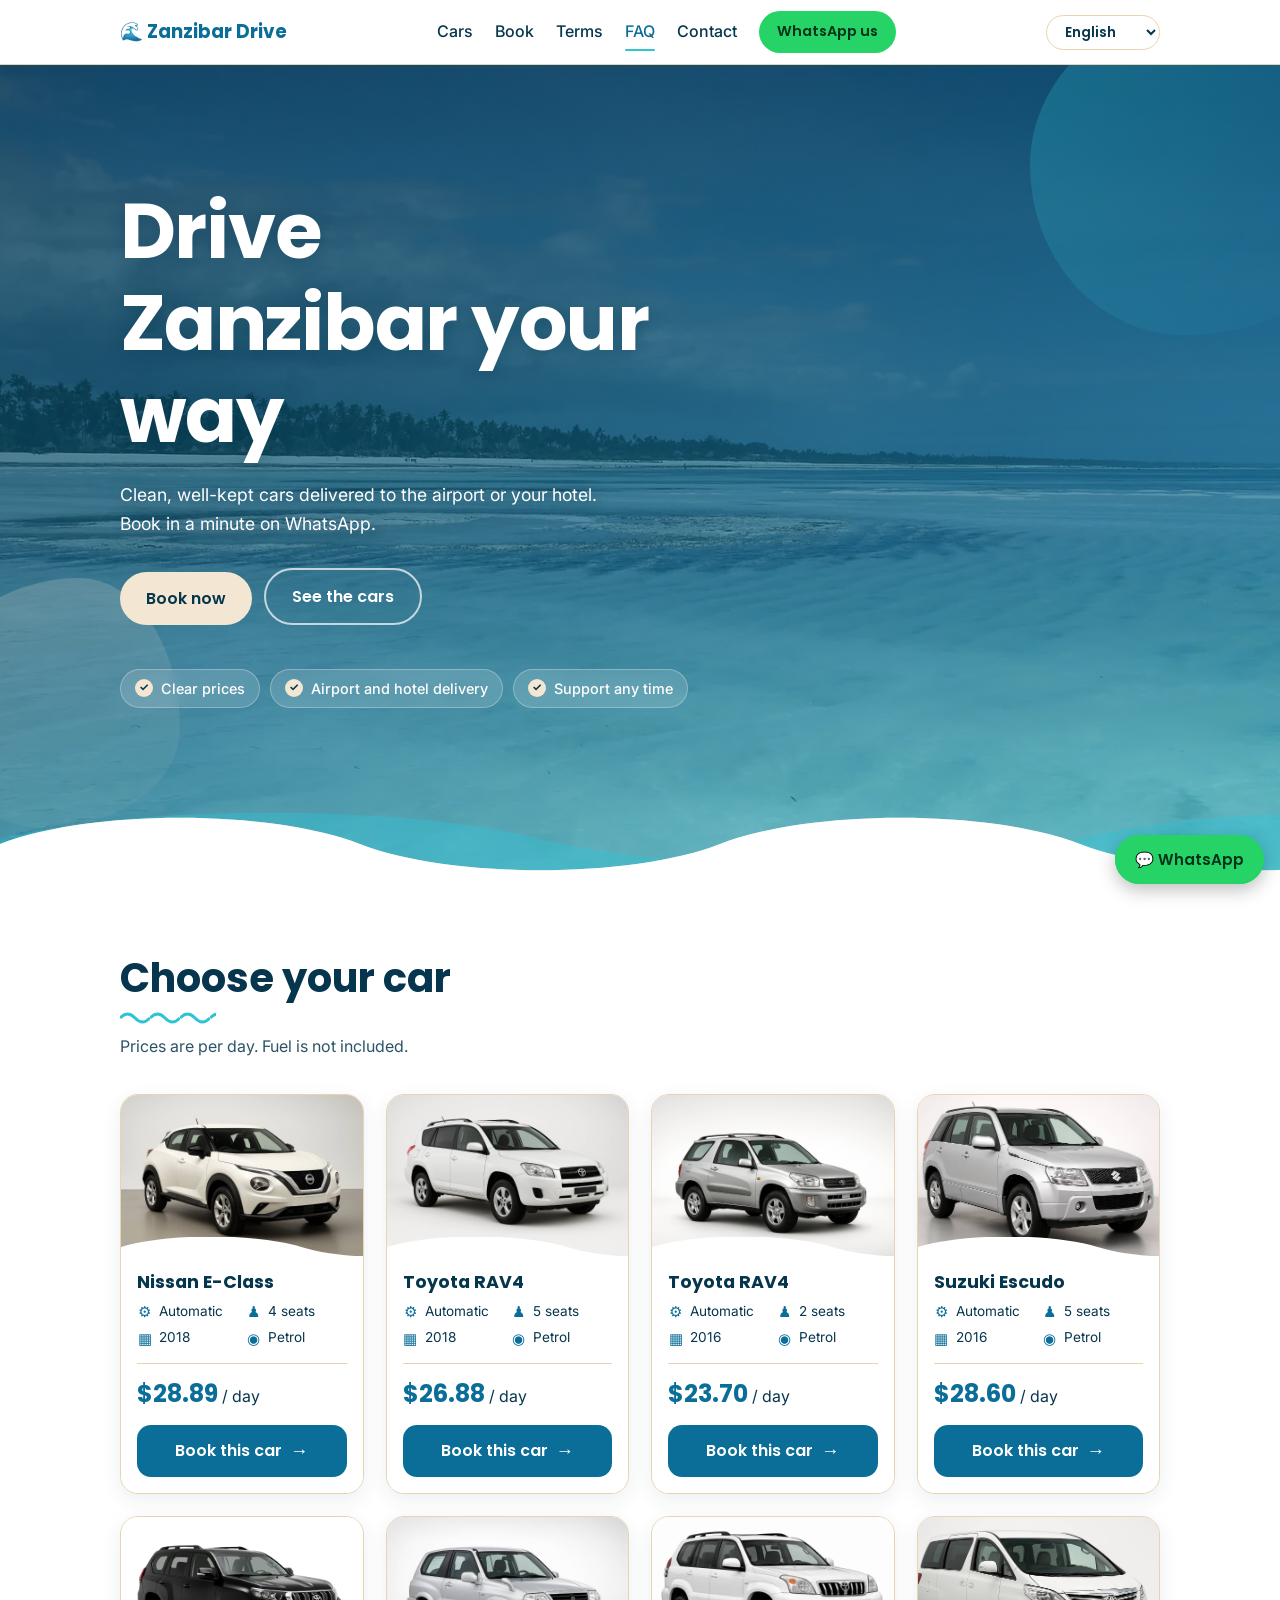
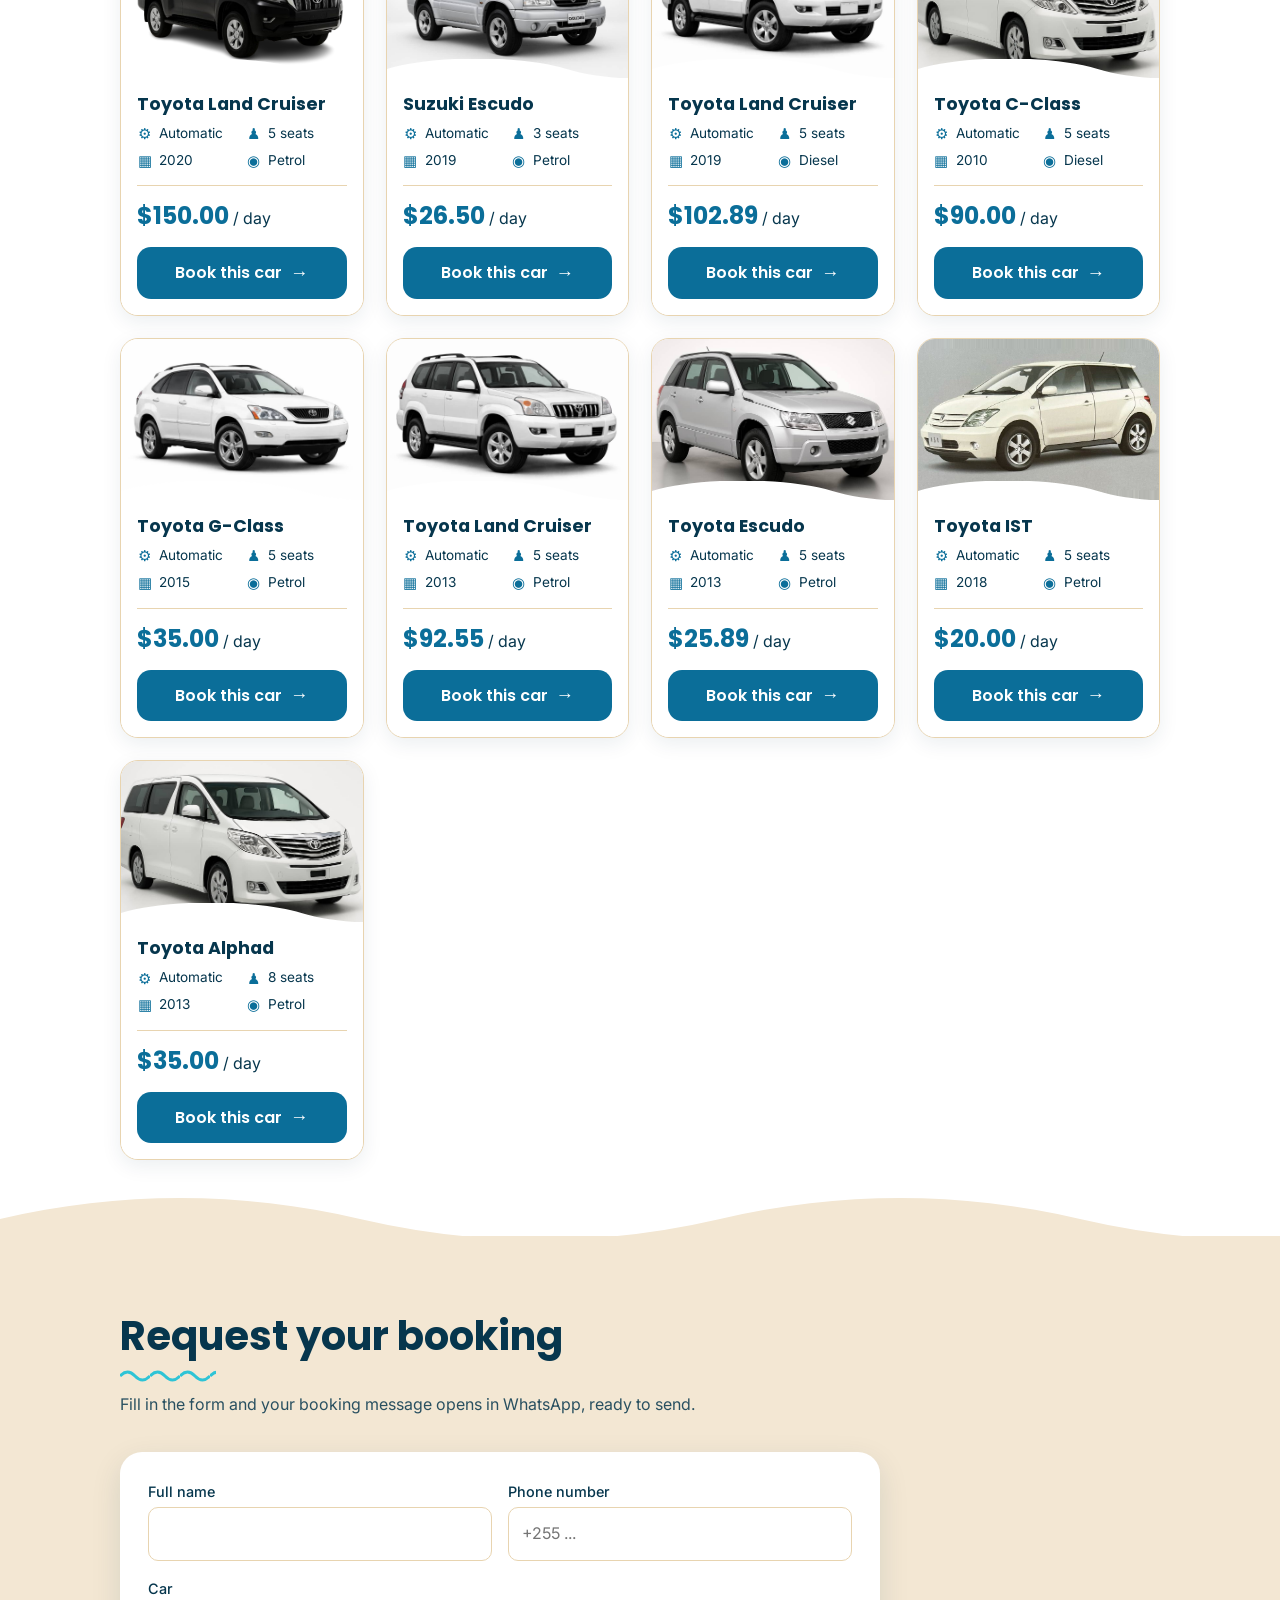
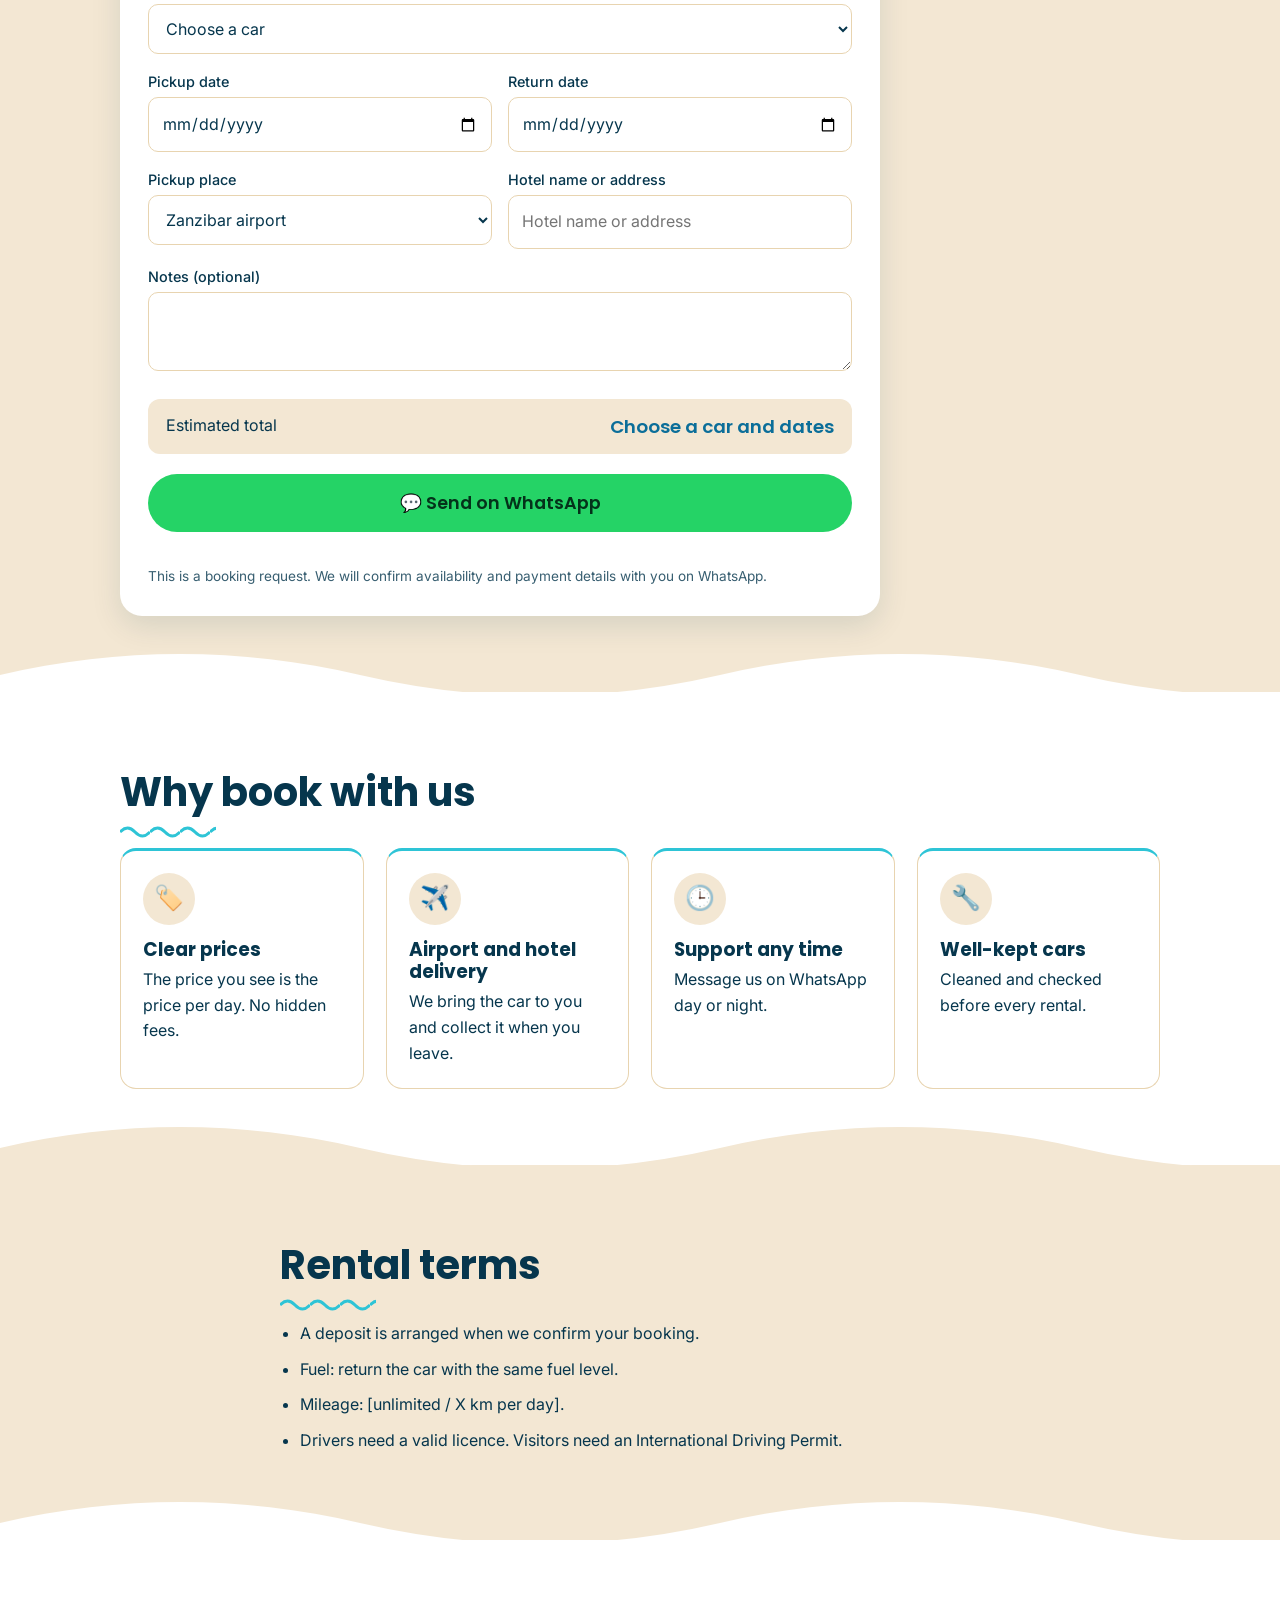
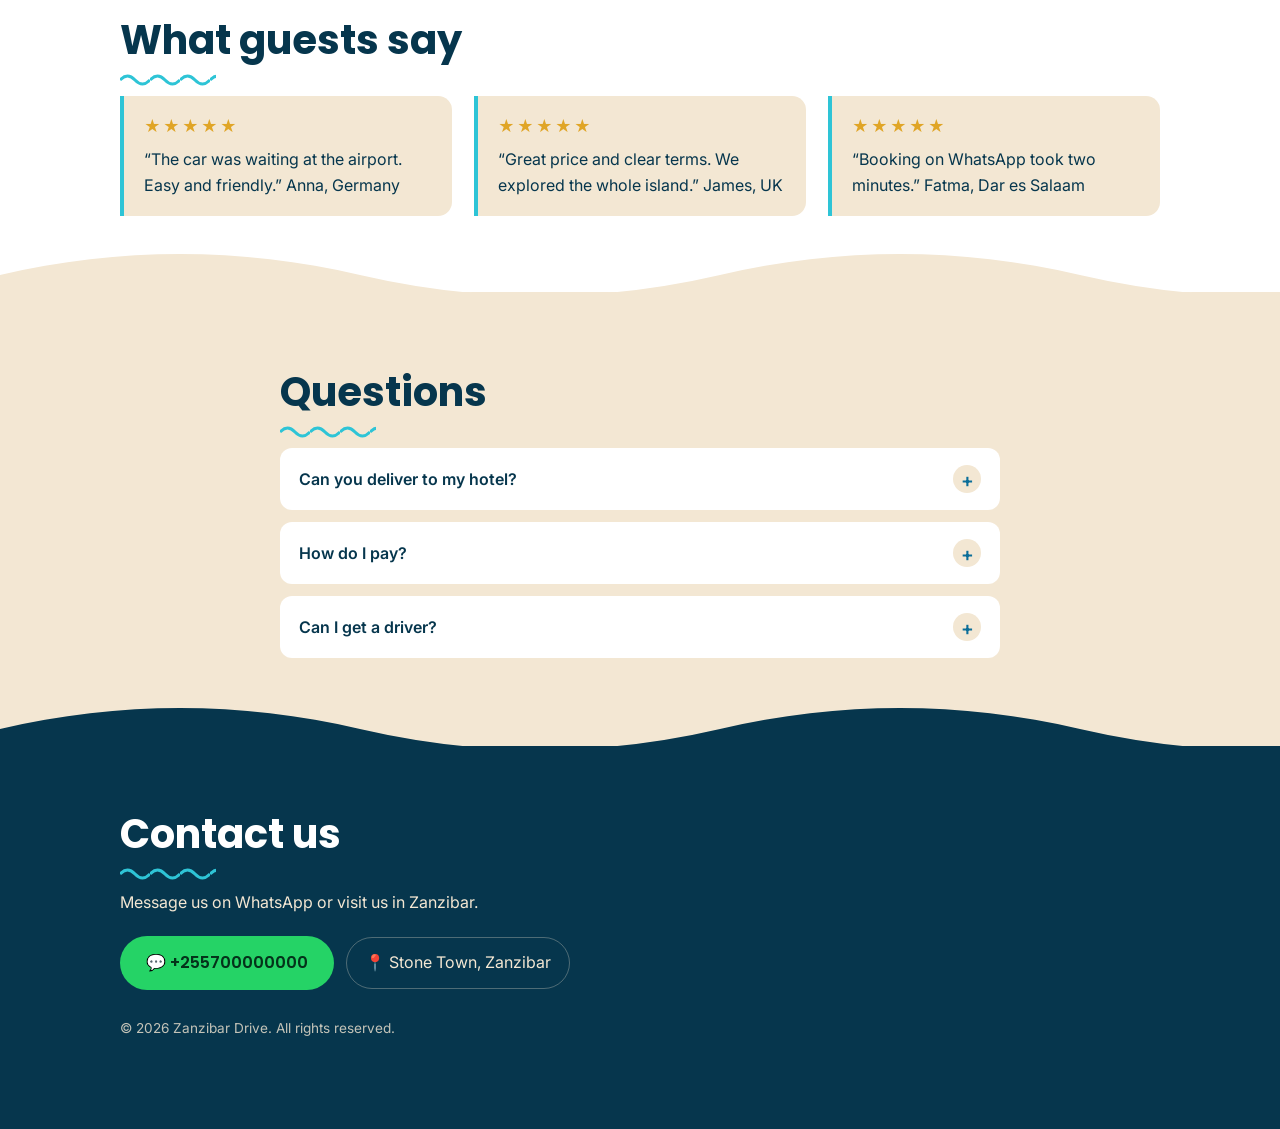
==== index.html @ 54d11bb3 "commit" ====
<!doctype html>
<html lang="en">
  <head>
    <meta charset="UTF-8" />
    <meta name="viewport" content="width=device-width, initial-scale=1" />
    <title>Zanzibar Drive | Car Rental Zanzibar, Airport Pickup</title>
    <meta
      name="description"
      content="Car rental in Zanzibar with airport and hotel delivery. Clear daily prices and easy booking on WhatsApp."
    />
    <meta
      name="keywords"
      content="car rental Zanzibar, airport pickup Zanzibar, hire a car Zanzibar, gari za kukodisha Zanzibar"
    />
    <meta
      property="og:title"
      content="Zanzibar Drive | Car Rental in Zanzibar"
    />
    <meta
      property="og:description"
      content="Clean cars delivered to the airport or your hotel. Book in a minute on WhatsApp."
    />
    <meta property="og:type" content="website" />
    <link rel="preconnect" href="https://fonts.googleapis.com" />
    <link rel="preconnect" href="https://fonts.gstatic.com" crossorigin />
    <link
      href="https://fonts.googleapis.com/css2?family=Inter:wght@400;500&family=Poppins:wght@500;600;700&display=swap"
      rel="stylesheet"
    />
    <link rel="stylesheet" href="css.css" />
  </head>
  <body id="top">
    <header>
      <div class="wrap bar">
        <a class="logo" href="#top">🌊 <span data-biz></span></a>
        <nav class="nav" id="nav">
          <a href="#fleetsec" data-i18n="nav_fleet"></a>
          <a href="#book" data-i18n="nav_book"></a>
          <a href="#terms" data-i18n="nav_terms"></a>
          <a href="#faq" data-i18n="nav_faq"></a>
          <a href="#contact" data-i18n="nav_contact"></a>
          <a class="btn btn-wa sm" data-wa data-i18n="wa"></a>
        </nav>
        <div class="tools">
          <select class="lang" id="lang" aria-label="Language">
            <option value="en">English</option>
            <option value="sw">Kiswahili</option>
            <option value="it">Italiano</option>
            <option value="de">Deutsch</option>
            <option value="fr">Français</option>
            <option value="es">Español</option>
          </select>
          <button class="menu" id="menu" type="button" aria-label="Menu" aria-controls="nav" aria-expanded="false">
            ☰
          </button>
        </div>
      </div>
    </header>

    <section class="hero">
      <div class="blob b1"></div>
      <div class="blob b2"></div>
      <div class="wrap">
        <h1 data-i18n="h1"></h1>
        <p data-i18n="hero_p"></p>
        <a class="btn btn-sand" href="#book" data-i18n="cta_book"></a>
        <a class="btn btn-line" href="#fleetsec" data-i18n="cta_fleet"></a>
        <ul class="trust">
          <li><span data-i18n="w1t"></span></li>
          <li><span data-i18n="w2t"></span></li>
          <li><span data-i18n="w3t"></span></li>
        </ul>
      </div>
      <div class="waves w3"></div>
      <div class="waves w1"></div>
      <div class="waves w2"></div>
    </section>

    <section id="fleetsec">
      <div class="wrap">
        <h2 data-i18n="fleet_h"></h2>
        <p class="lead" data-i18n="fleet_p"></p>
        <div class="grid" id="fleet"></div>
      </div>
    </section>

    <section class="sand" id="book">
      <div class="wrap">
        <h2 data-i18n="book_h"></h2>
        <p class="lead" data-i18n="book_p"></p>
        <form id="form" class="formcard" novalidate>
          <div class="fields">
            <label>
              <span data-i18n="f_name"></span>
              <input name="name" autocomplete="name" required />
            </label>
            <label>
              <span data-i18n="f_phone"></span>
              <input
                name="phone"
                type="tel"
                autocomplete="tel"
                placeholder="+255 ..."
                required
              />
            </label>
            <label class="full">
              <span data-i18n="f_car"></span>
              <select name="car" id="car" required></select>
            </label>
            <label>
              <span data-i18n="f_pick"></span>
              <input name="from" id="from" type="date" required />
            </label>
            <label>
              <span data-i18n="f_ret"></span>
              <input name="to" id="to" type="date" required />
            </label>
            <label>
              <span data-i18n="f_loc"></span>
              <select name="where">
                <option value="airport" data-i18n="l_air"></option>
                <option value="hotel" data-i18n="l_hotel"></option>
                <option value="other" data-i18n="l_other"></option>
              </select>
            </label>
            <label>
              <span data-i18n="f_place"></span>
              <input name="place" data-ph="f_place" />
            </label>
            <label class="full">
              <span data-i18n="f_notes"></span>
              <textarea name="notes" rows="2"></textarea>
            </label>
          </div>
          <div class="est">
            <img id="estImg" alt="" hidden />
            <span data-i18n="est"></span><strong id="total"></strong>
          </div>
          <button class="btn btn-wa big" type="submit">
            💬 <span data-i18n="send"></span>
          </button>
          <p class="msg" id="msg" role="status" aria-live="polite"></p>
          <p class="small" data-i18n="note"></p>
        </form>
      </div>
    </section>

    <section>
      <div class="wrap">
        <h2 data-i18n="why_h"></h2>
        <div class="grid why">
          <div>
            <span>🏷️</span>
            <h3 data-i18n="w1t"></h3>
            <p data-i18n="w1p"></p>
          </div>
          <div>
            <span>✈️</span>
            <h3 data-i18n="w2t"></h3>
            <p data-i18n="w2p"></p>
          </div>
          <div>
            <span>🕒</span>
            <h3 data-i18n="w3t"></h3>
            <p data-i18n="w3p"></p>
          </div>
          <div>
            <span>🔧</span>
            <h3 data-i18n="w4t"></h3>
            <p data-i18n="w4p"></p>
          </div>
        </div>
      </div>
    </section>

    <section class="sand" id="terms">
      <div class="wrap narrow">
        <h2 data-i18n="terms_h"></h2>
        <ul class="terms">
          <li data-i18n="tm1"></li>
          <li data-i18n="tm2"></li>
          <li data-i18n="tm3"></li>
          <li data-i18n="tm4"></li>
        </ul>
      </div>
    </section>

    <section>
      <div class="wrap">
        <h2 data-i18n="rev_h"></h2>
        <!-- PLACEHOLDER reviews: replace with real customer reviews -->
        <div class="grid reviews">
          <blockquote data-i18n="r1"></blockquote>
          <blockquote data-i18n="r2"></blockquote>
          <blockquote data-i18n="r3"></blockquote>
        </div>
      </div>
    </section>

    <section class="sand" id="faq">
      <div class="wrap narrow">
        <h2 data-i18n="faq_h"></h2>
        <details>
          <summary data-i18n="q1"></summary>
          <p data-i18n="a1"></p>
        </details>
        <details>
          <summary data-i18n="q2"></summary>
          <p data-i18n="a2"></p>
        </details>
        <details>
          <summary data-i18n="q3"></summary>
          <p data-i18n="a3"></p>
        </details>
      </div>
    </section>

    <footer id="contact">
      <div class="wrap">
        <h2 data-i18n="contact_h"></h2>
        <p data-i18n="contact_p"></p>
        <div id="contactInfo"></div>
        <p class="small">
          © <span id="year"></span> <span data-biz></span>.
          <span data-i18n="rights"></span>
        </p>
      </div>
    </footer>

    <a class="float" data-wa aria-label="WhatsApp">💬 WhatsApp</a>
    <script src="scripts.js"></script>
  </body>
</html>
---- css.css ----
:root {
  --ws: url("data:image/svg+xml,<svg xmlns='http://www.w3.org/2000/svg' viewBox='0 0 720 40' preserveAspectRatio='none'><path fill='%23F3E7D3' d='M0 22C120-6 240-6 360 22S600 50 720 22V40H0Z'/></svg>");
  --ww: url("data:image/svg+xml,<svg xmlns='http://www.w3.org/2000/svg' viewBox='0 0 720 40' preserveAspectRatio='none'><path fill='white' d='M0 22C120-6 240-6 360 22S600 50 720 22V40H0Z'/></svg>");
  --wd: url("data:image/svg+xml,<svg xmlns='http://www.w3.org/2000/svg' viewBox='0 0 720 40' preserveAspectRatio='none'><path fill='%2306364D' d='M0 22C120-6 240-6 360 22S600 50 720 22V40H0Z'/></svg>");
  --cw: url("data:image/svg+xml,<svg xmlns='http://www.w3.org/2000/svg' viewBox='0 0 360 20' preserveAspectRatio='none'><path fill='white' d='M0 10C45-4 135-4 180 10S315 24 360 10V20H0Z'/></svg>");
  --wl: url("data:image/svg+xml,<svg xmlns='http://www.w3.org/2000/svg' viewBox='0 0 30 12'><path d='M0 6Q7.5-2 15 6T30 6' fill='none' stroke='%232EC4D6' stroke-width='3'/></svg>");
  --ocean: #0B6E99;
  --deep: #06364D;
  --turq: #2EC4D6;
  --sand: #F3E7D3;
  --sand2: #E8D4B0;
  --wa: #25D366
}

* {
  box-sizing: border-box;
  margin: 0
}

html {
  scroll-behavior: smooth;
  scroll-padding-top: 72px
}

body {
  font: 16px/1.6 Inter, sans-serif;
  color: var(--deep);
  background: #fff
}

h1,
h2,
h3,
.logo,
.btn {
  font-family: Poppins, sans-serif
}

h1,
h2,
h3 {
  line-height: 1.2
}

a {
  color: inherit
}

:focus-visible {
  outline: 3px solid var(--turq);
  outline-offset: 2px
}

.wrap {
  max-width: 1080px;
  margin: auto;
  padding: 0 20px
}

.narrow {
  max-width: 760px
}

section {
  position: relative;
  padding: 76px 0
}

section.sand {
  background: var(--sand)
}

section.sand::before,
section.sand::after {
  content: "";
  position: absolute;
  left: 0;
  right: 0;
  height: 40px;
  pointer-events: none;
  background-repeat: repeat-x;
  background-size: 720px 40px;
  background-position: 0 100%;
  --d: 720px;
  animation: drift 24s linear infinite
}

section.sand::before {
  top: -39px;
  background-image: var(--ws)
}

section.sand::after {
  bottom: -1px;
  background-image: var(--ww);
  animation-duration: 34s;
  animation-direction: reverse
}

#faq::after {
  background-image: var(--wd)
}

h2 {
  font-size: clamp(1.8rem, 4vw, 2.5rem);
  margin-bottom: 10px
}

h2::after {
  content: "";
  display: block;
  width: 96px;
  height: 12px;
  margin-top: 10px;
  background: var(--wl) repeat-x 0 0/30px 12px;
  --d: 30px;
  animation: drift 2.4s linear infinite
}

.lead {
  margin-bottom: 34px;
  max-width: 60ch;
  opacity: .85
}

/* header */
header {
  position: sticky;
  top: 0;
  z-index: 20;
  background: rgba(255, 255, 255, .95);
  backdrop-filter: blur(8px);
  border-bottom: 1px solid var(--sand2)
}

.bar {
  display: flex;
  align-items: center;
  justify-content: space-between;
  height: 64px
}

.logo {
  font-weight: 700;
  font-size: 1.15rem;
  text-decoration: none;
  color: var(--ocean)
}

.nav {
  display: flex;
  align-items: center;
  gap: 22px;
  font-weight: 500
}

.nav a {
  text-decoration: none
}

.nav a:not(.btn):hover {
  color: var(--ocean)
}

.tools {
  display: flex;
  gap: 8px;
  align-items: center
}

.lang {
  width: auto
}

.lang,
.menu {
  border: 1px solid var(--sand2);
  background: #fff;
  color: var(--deep);
  border-radius: 99px;
  padding: 6px 14px;
  font: 600 .85rem Poppins, sans-serif;
  cursor: pointer
}

.menu {
  display: none;
  font-size: 1.1rem
}

/* buttons */
.btn {
  position: relative;
  overflow: hidden;
  isolation: isolate;
  display: inline-block;
  padding: 14px 26px;
  border-radius: 99px;
  font-weight: 600;
  font-size: 1rem;
  border: 0;
  cursor: pointer;
  text-decoration: none;
  text-align: center;
  transition: transform .15s
}

.btn::before {
  content: "";
  position: absolute;
  left: -25%;
  top: 115%;
  width: 150%;
  height: 260%;
  border-radius: 42%;
  background: rgba(255, 255, 255, .32);
  z-index: -1;
  transition: top .7s ease;
  animation: spin 6s linear infinite paused
}

.btn:hover::before,
.btn:focus-visible::before {
  top: -80%;
  animation-play-state: running
}

@keyframes spin {
  to {
    transform: rotate(360deg)
  }
}

.btn:hover {
  transform: translateY(-2px)
}

.btn-sand {
  background: var(--sand);
  color: var(--deep)
}

.btn-line {
  border: 2px solid rgba(255, 255, 255, .7);
  color: #fff;
  margin-left: 8px
}

.btn-b {
  background: var(--ocean);
  color: #fff;
  width: 100%
}

.btn-wa {
  background: var(--wa);
  color: #04321a
}

.btn.sm {
  padding: 9px 18px;
  font-size: .9rem
}

.btn.big {
  width: 100%;
  font-size: 1.1rem;
  padding: 16px
}

/* hero */
.hero {
  background: linear-gradient(170deg, rgba(6, 54, 77, .7), rgba(11, 110, 153, .62) 62%, rgba(46, 196, 214, .55)), url(images/hero.webp) center/cover;
  color: #fff;
  padding: 120px 0 170px;
  overflow: hidden
}

.hero h1 {
  font-size: clamp(2.5rem, 8vw, 4.8rem);
  max-width: 11ch;
  font-weight: 700;
  letter-spacing: -.02em
}

.hero p {
  max-width: 46ch;
  margin: 20px 0 30px;
  font-size: 1.1rem
}

.hero .btn {
  margin-bottom: 10px
}

.hero .wrap {
  position: relative;
  z-index: 1
}

.blob {
  position: absolute;
  opacity: .3;
  border-radius: 60% 40% 55% 45%/50% 60% 40% 50%;
  animation: morph 16s ease-in-out infinite alternate
}

.b1 {
  width: 340px;
  height: 340px;
  right: -90px;
  top: -70px;
  background: linear-gradient(135deg, var(--turq), rgba(11, 110, 153, .1))
}

.b2 {
  width: 250px;
  height: 250px;
  left: -70px;
  bottom: 50px;
  opacity: .22;
  background: linear-gradient(160deg, var(--sand), rgba(243, 231, 211, .1));
  animation-duration: 21s;
  animation-delay: -7s
}

@keyframes morph {
  50% {
    border-radius: 40% 60% 45% 55%/60% 40% 60% 40%;
    transform: translate(-22px, 26px) rotate(40deg)
  }

  100% {
    border-radius: 55% 45% 35% 65%/40% 55% 45% 60%;
    transform: translate(16px, -18px) rotate(90deg)
  }
}

.waves {
  position: absolute;
  left: 0;
  right: 0;
  bottom: -1px;
  background-repeat: repeat-x;
  background-position: 0 100%;
  animation: drift var(--t) linear infinite, bob var(--b) ease-in-out infinite alternate
}

.w3 {
  height: 110px;
  --d: 1080px;
  --t: 46s;
  --b: 8s;
  background-size: 1080px 80px;
  background-image: url("data:image/svg+xml,<svg xmlns='http://www.w3.org/2000/svg' viewBox='0 0 1080 80' preserveAspectRatio='none'><path fill='%232EC4D6' fill-opacity='.4' d='M0 40C135 5 405 5 540 40S945 75 1080 40V80H0Z'/></svg>")
}

.w1 {
  height: 100px;
  --d: 720px;
  --t: 30s;
  --b: 6s;
  background-size: 720px 70px;
  background-image: url("data:image/svg+xml,<svg xmlns='http://www.w3.org/2000/svg' viewBox='0 0 720 70' preserveAspectRatio='none'><path fill='%23F3E7D3' fill-opacity='.55' d='M0 35C90 0 270 0 360 35S630 70 720 35V70H0Z'/></svg>")
}

.w2 {
  height: 80px;
  --d: 720px;
  --t: 20s;
  --b: 5s;
  background-size: 720px 70px;
  background-image: url("data:image/svg+xml,<svg xmlns='http://www.w3.org/2000/svg' viewBox='0 0 720 70' preserveAspectRatio='none'><path fill='white' d='M0 35C90 0 270 0 360 35S630 70 720 35V70H0Z'/></svg>");
  animation-direction: reverse, alternate
}

@keyframes drift {
  from {
    background-position-x: 0
  }

  to {
    background-position-x: var(--d)
  }
}

@keyframes bob {
  to {
    transform: translateY(10px)
  }
}

/* cards */
.grid {
  display: grid;
  grid-template-columns: repeat(auto-fit, minmax(230px, 1fr));
  gap: 22px
}

.card {
  background: #fff;
  border: 1px solid var(--sand2);
  border-radius: 18px;
  overflow: hidden;
  box-shadow: 0 6px 20px rgba(6, 54, 77, .08);
  transition: transform .2s, box-shadow .2s
}

.card:hover {
  transform: translateY(-4px);
  box-shadow: 0 12px 28px rgba(6, 54, 77, .14)
}

.card img {
  display: block;
  width: 100%;
  height: auto;
  aspect-ratio: 3/2;
  object-fit: cover;
  background: #fff;
  transition: transform .5s ease
}

.cb {
  position: relative;
  padding: 16px
}

.cb::before {
  content: "";
  position: absolute;
  left: 0;
  right: 0;
  top: -19px;
  height: 20px;
  background: var(--cw) repeat-x 0 0/360px 20px;
  --d: 360px;
  animation: drift 7s linear infinite
}

.cb h3 {
  font-size: 1.1rem;
  font-weight: 700
}

.specs {
  display: grid;
  grid-template-columns: repeat(2, minmax(0, 1fr));
  gap: 5px 8px;
  margin: 8px 0 14px
}

.specs span {
  display: flex;
  align-items: center;
  gap: 7px;
  padding: 0;
  background: none;
  border-radius: 0;
  font-size: .85rem;
  white-space: nowrap
}

.specs span::before {
  width: 15px;
  color: var(--ocean);
  font-size: .95rem;
  line-height: 1;
  text-align: center
}

.specs .trans::before {
  content: "⚙"
}

.specs .seats::before {
  content: "♟"
}

.specs .year::before {
  content: "▦"
}

.specs .fuel::before {
  content: "◉"
}

.price {
  display: flex;
  align-items: baseline;
  gap: 4px;
  border-top: 1px solid var(--sand2);
  padding-top: 12px;
  margin-bottom: 14px
}

.price b {
  font: 700 1.5rem Poppins, sans-serif;
  color: var(--ocean)
}

.card .btn-b {
  display: flex;
  align-items: center;
  justify-content: center;
  gap: 8px;
  border-radius: 14px;
  padding: 13px 18px
}

.card .btn-b::after {
  content: "→";
  font-size: 1.15rem;
  line-height: 1
}

/* form */
.formcard {
  background: #fff;
  border-radius: 22px;
  padding: 28px;
  max-width: 760px;
  box-shadow: 0 10px 30px rgba(6, 54, 77, .12)
}

.fields {
  display: grid;
  grid-template-columns: 1fr 1fr;
  gap: 16px
}

.full {
  grid-column: 1/-1
}

label span {
  display: block;
  font-weight: 500;
  font-size: .9rem;
  margin-bottom: 4px
}

input,
select,
textarea {
  width: 100%;
  padding: 13px;
  border: 1.5px solid var(--sand2);
  border-radius: 10px;
  font: inherit;
  color: var(--deep);
  background: #fff
}

.est {
  display: flex;
  justify-content: space-between;
  align-items: center;
  gap: 12px;
  background: var(--sand);
  border-radius: 12px;
  padding: 14px 18px;
  margin: 20px 0
}

.est strong {
  font: 600 1.15rem Poppins, sans-serif;
  color: var(--ocean);
  text-align: right
}

.msg {
  min-height: 1.5em;
  margin-top: 10px;
  font-weight: 500
}

.msg.err {
  color: #B3261E
}

.msg.ok {
  color: #0B6E99
}

.small {
  font-size: .85rem;
  opacity: .8
}

/* content */
.why>div {
  border-top: 3px solid var(--turq);
  padding-top: 14px
}

.why span {
  font-size: 1.6rem
}

.why h3 {
  margin: 6px 0
}

.terms {
  padding-left: 20px
}

.terms li {
  margin-bottom: 10px
}

blockquote {
  border-left: 4px solid var(--turq);
  background: var(--sand);
  padding: 18px 20px;
  border-radius: 0 14px 14px 0
}

details {
  background: #fff;
  border-radius: 12px;
  padding: 16px 18px;
  margin-bottom: 12px
}

summary {
  cursor: pointer;
  font-weight: 600
}

details p {
  margin-top: 8px
}

footer {
  background: var(--deep);
  color: var(--sand);
  padding: 64px 0 90px
}

footer h2 {
  color: #fff
}

#contactInfo {
  margin: 20px 0;
  display: flex;
  flex-wrap: wrap;
  gap: 12px;
  align-items: center
}

footer .small {
  margin-top: 28px
}

.float::after {
  content: "";
  position: absolute;
  inset: 0;
  border-radius: 99px;
  border: 2px solid var(--wa);
  animation: ripple 2.6s ease-out infinite
}

@keyframes ripple {
  from {
    transform: scale(1);
    opacity: .8
  }

  to {
    transform: scale(1.4, 1.7);
    opacity: 0
  }
}

.float {
  position: fixed;
  right: 16px;
  bottom: 16px;
  z-index: 30;
  background: var(--wa);
  color: #04321a;
  font: 600 .95rem Poppins, sans-serif;
  padding: 13px 20px;
  border-radius: 99px;
  text-decoration: none;
  box-shadow: 0 6px 18px rgba(0, 0, 0, .25)
}

@media(max-width:820px) {
  .menu {
    display: block
  }

  .nav {
    display: none;
    position: absolute;
    top: 100%;
    left: 0;
    right: 0;
    background: #fff;
    flex-direction: column;
    align-items: stretch;
    gap: 14px;
    padding: 18px 20px;
    border-bottom: 1px solid var(--sand2)
  }

  .nav.open {
    display: flex
  }

  .nav .btn {
    display: block
  }

  .fields {
    grid-template-columns: 1fr
  }

  .hero {
    padding: 90px 0 150px
  }

  .btn-line {
    margin-left: 0
  }
}

@media(prefers-reduced-motion:reduce) {

  *,
  *::before,
  *::after {
    animation: none !important;
    transition: none !important
  }

  html {
    scroll-behavior: auto
  }
}

/* ===== UI/UX enhancements ===== */
header {
  transition: box-shadow .25s
}

header.scrolled {
  box-shadow: 0 6px 24px rgba(6, 54, 77, .1)
}

.nav a:not(.btn) {
  position: relative;
  padding: 4px 0
}

.nav a:not(.btn)::after {
  content: "";
  position: absolute;
  left: 0;
  right: 0;
  bottom: -2px;
  height: 2px;
  border-radius: 2px;
  background: var(--turq);
  transform: scaleX(0);
  transition: transform .25s
}

.nav a:not(.btn):hover::after,
.nav a.active::after {
  transform: scaleX(1)
}

.nav a.active {
  color: var(--ocean)
}

/* hero */
.hero h1,
.hero p {
  text-shadow: 0 2px 18px rgba(6, 54, 77, .35)
}

.trust {
  list-style: none;
  padding: 0;
  margin-top: 26px;
  display: flex;
  flex-wrap: wrap;
  gap: 10px
}

.trust li {
  display: inline-flex;
  align-items: center;
  gap: 8px;
  padding: 7px 14px;
  border-radius: 99px;
  background: rgba(255, 255, 255, .14);
  border: 1px solid rgba(255, 255, 255, .28);
  backdrop-filter: blur(6px);
  font-size: .9rem;
  font-weight: 500
}

.trust li::before {
  content: "✓";
  display: grid;
  place-items: center;
  width: 18px;
  height: 18px;
  border-radius: 50%;
  background: var(--sand);
  color: var(--deep);
  font-size: .7rem;
  font-weight: 700
}

/* fleet cards */
.card:hover img {
  transform: scale(1.04)
}

.card {
  display: flex;
  flex-direction: column
}

.cb {
  flex: 1;
  display: flex;
  flex-direction: column;
  background: #fff
}

.cb .btn-b {
  margin-top: auto
}

.price {
  margin-top: auto
}

/* form */
input,
select,
textarea {
  transition: border-color .2s, box-shadow .2s
}

input:hover,
select:hover,
textarea:hover {
  border-color: var(--turq)
}

input:focus,
select:focus,
textarea:focus {
  outline: none;
  border-color: var(--ocean);
  box-shadow: 0 0 0 4px rgba(46, 196, 214, .22)
}

[aria-invalid="true"] {
  border-color: #B3261E;
  background: #FFF6F5
}

[aria-invalid="true"]:focus {
  box-shadow: 0 0 0 4px rgba(179, 38, 30, .15)
}

.est {
  flex-wrap: wrap
}

.est img {
  width: 64px;
  height: 44px;
  object-fit: cover;
  border-radius: 8px;
  background: #fff;
  flex: none
}

.est img+span {
  flex: 1
}

.formcard.flash {
  animation: flash 1.4s ease
}

@keyframes flash {
  0%, 100% {
    box-shadow: 0 10px 30px rgba(6, 54, 77, .12)
  }

  30% {
    box-shadow: 0 0 0 5px var(--turq), 0 10px 30px rgba(6, 54, 77, .18)
  }
}

/* why us */
.why>div {
  background: #fff;
  border: 1px solid var(--sand2);
  border-top: 3px solid var(--turq);
  border-radius: 16px;
  padding: 22px;
  transition: transform .2s, box-shadow .2s
}

.why>div:hover {
  transform: translateY(-3px);
  box-shadow: 0 10px 24px rgba(6, 54, 77, .1)
}

.why span {
  display: grid;
  place-items: center;
  width: 52px;
  height: 52px;
  border-radius: 50%;
  background: var(--sand);
  font-size: 1.5rem
}

.why h3 {
  margin: 14px 0 6px
}

/* reviews */
blockquote::before {
  content: "★★★★★";
  display: block;
  margin-bottom: 8px;
  color: #E0A526;
  letter-spacing: 2px
}

/* FAQ */
details {
  border: 1px solid transparent;
  transition: border-color .2s, box-shadow .2s
}

details[open] {
  border-color: var(--sand2);
  box-shadow: 0 6px 18px rgba(6, 54, 77, .06)
}

summary {
  list-style: none;
  display: flex;
  justify-content: space-between;
  align-items: center;
  gap: 16px
}

summary::-webkit-details-marker {
  display: none
}

summary::after {
  content: "+";
  flex: none;
  display: grid;
  place-items: center;
  width: 28px;
  height: 28px;
  border-radius: 50%;
  background: var(--sand);
  color: var(--ocean);
  font-size: 1.2rem;
  transition: transform .25s
}

details[open] summary::after {
  transform: rotate(45deg)
}

/* footer contact links */
#contactInfo a:not(.btn) {
  text-decoration: none;
  padding: 12px 18px;
  border-radius: 99px;
  border: 1px solid rgba(243, 231, 211, .3)
}

#contactInfo a:not(.btn):hover {
  background: rgba(243, 231, 211, .1)
}

@media(max-width:520px) {
  .hero .btn {
    display: block;
    width: 100%
  }

  .trust li {
    font-size: .82rem
  }

  .formcard {
    padding: 20px
  }
}
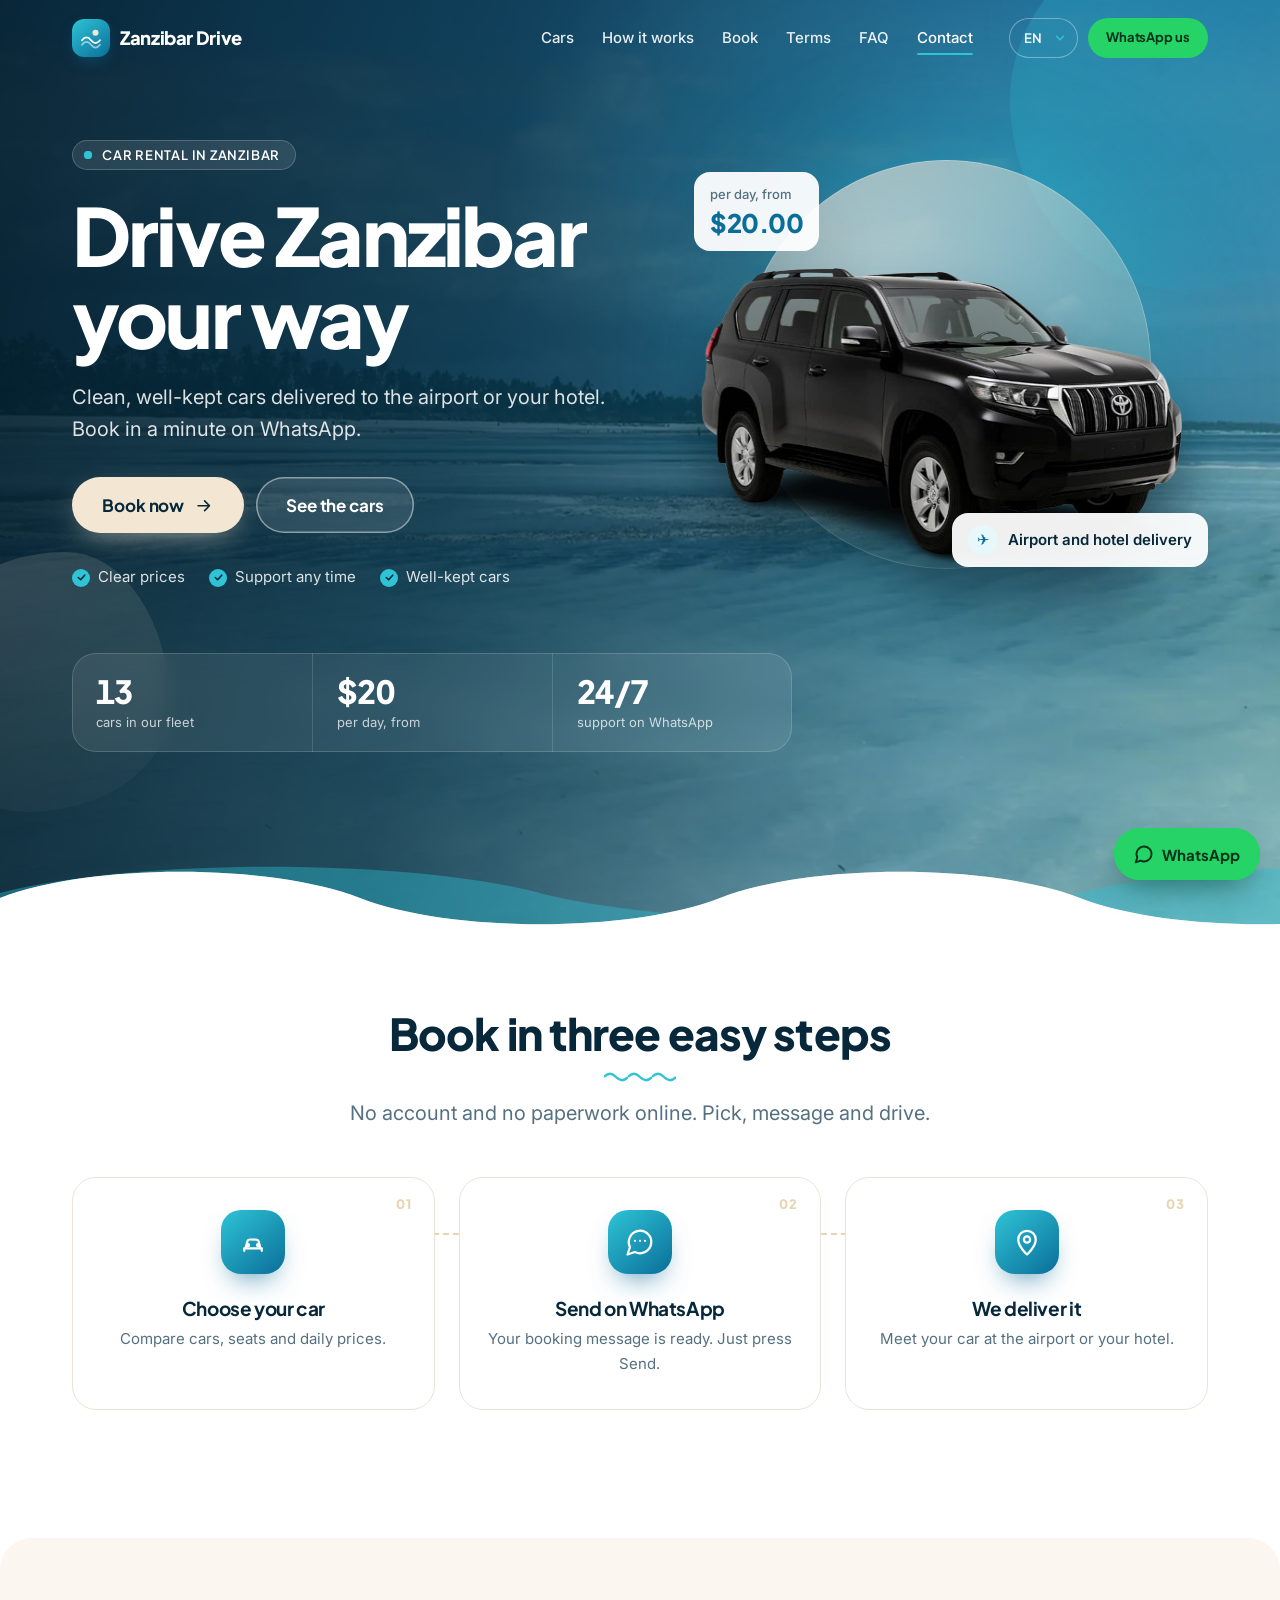
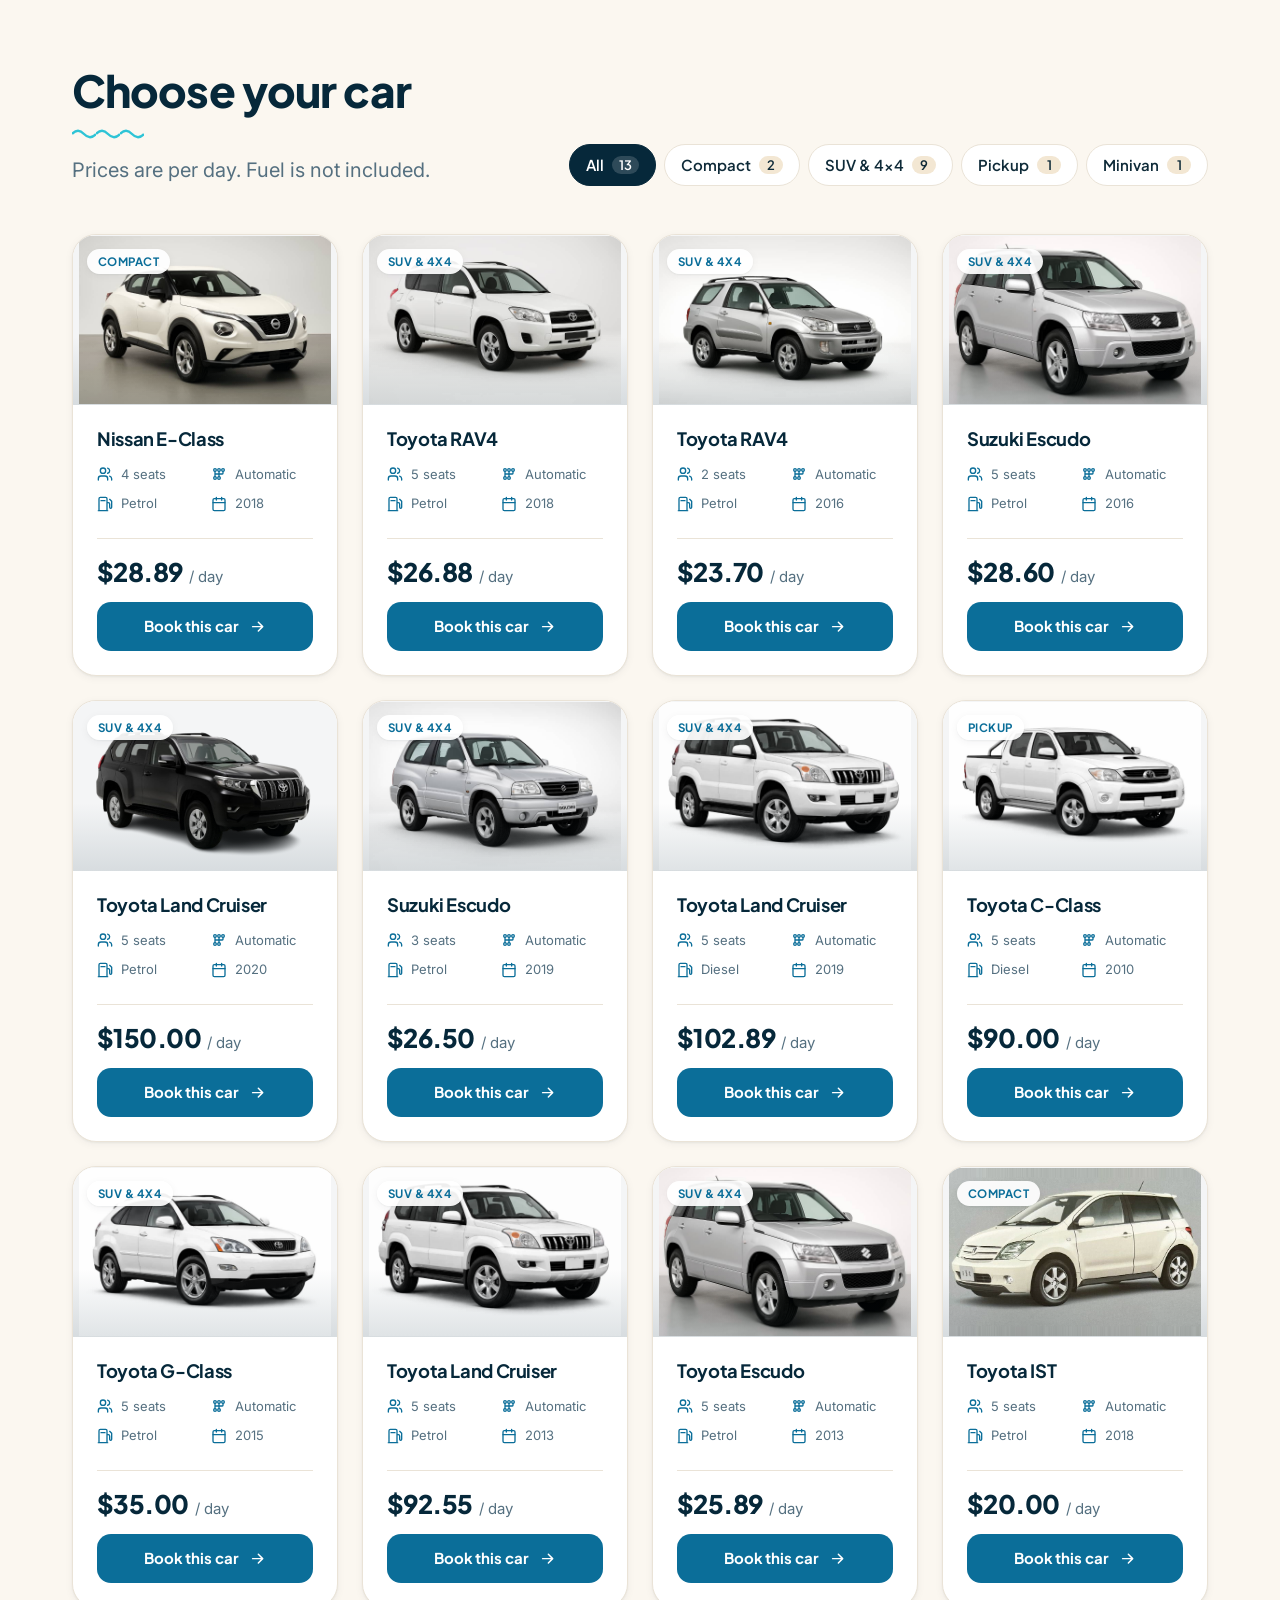
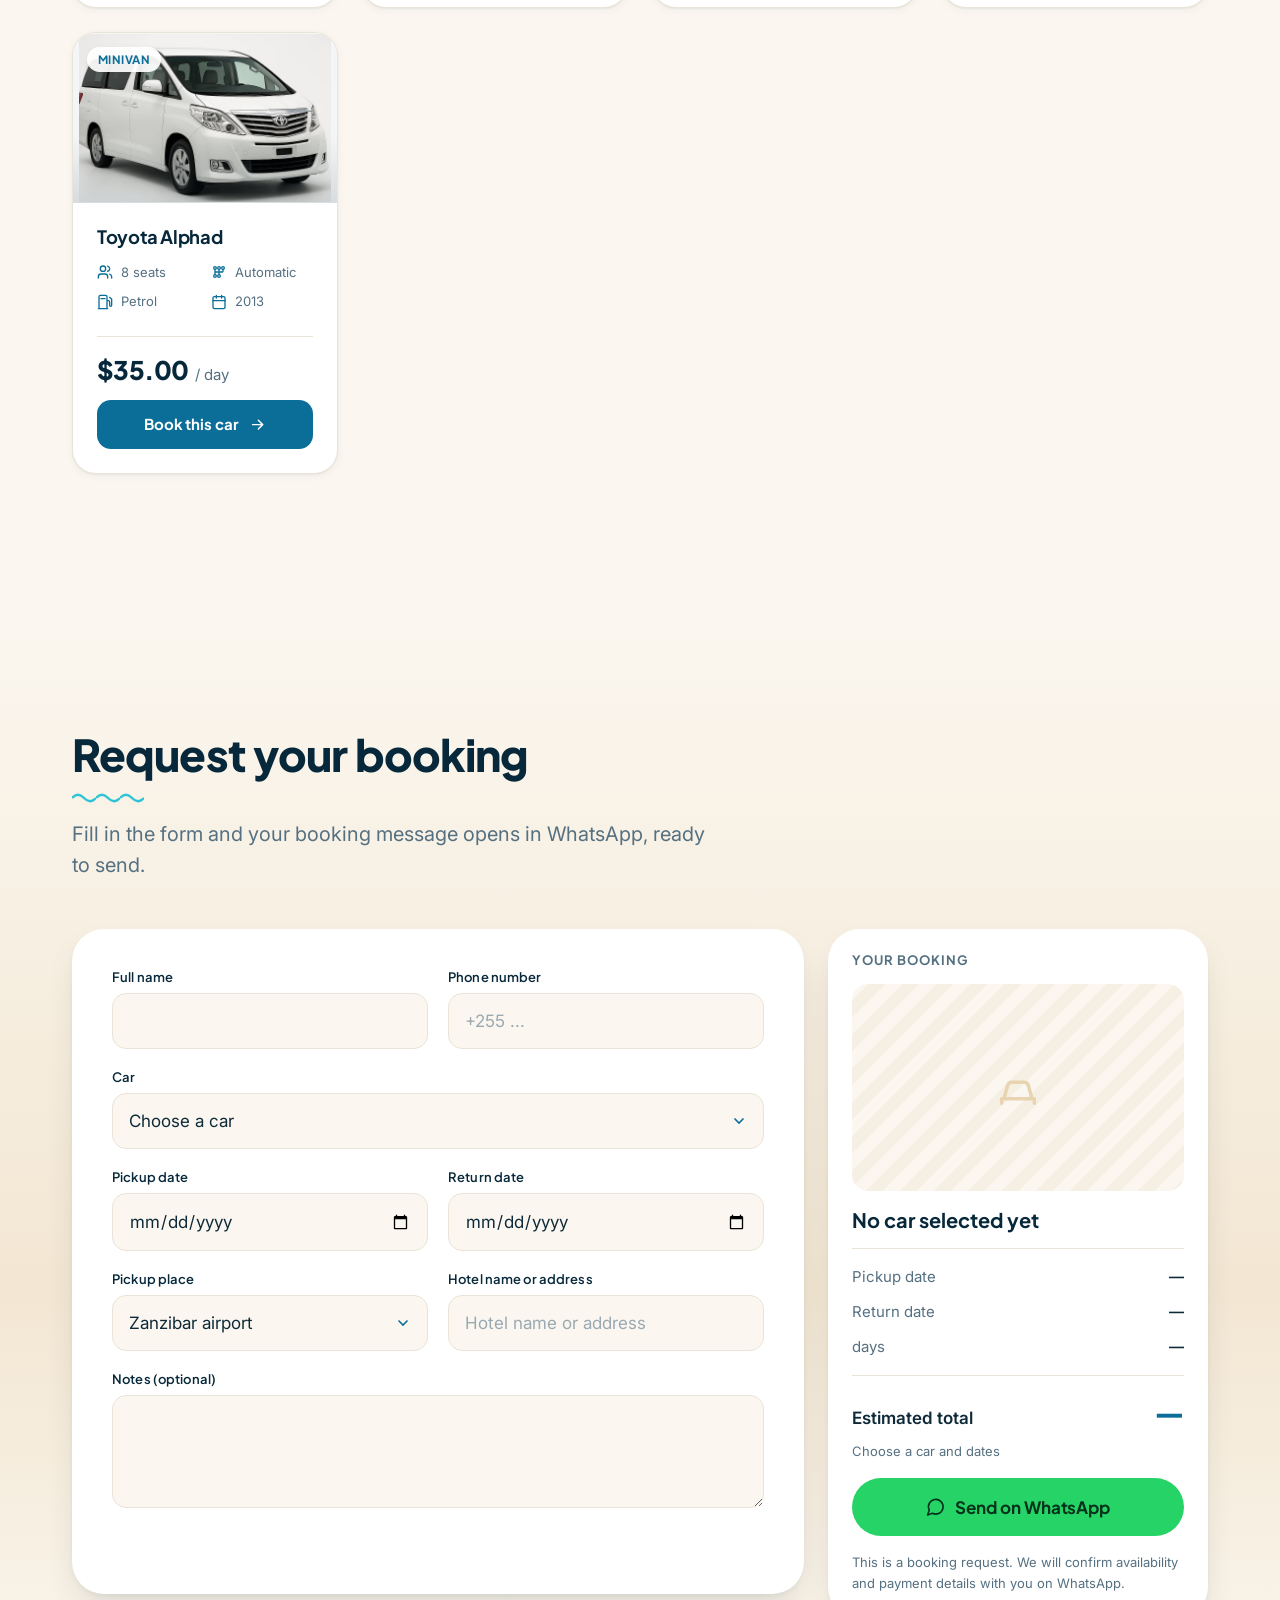
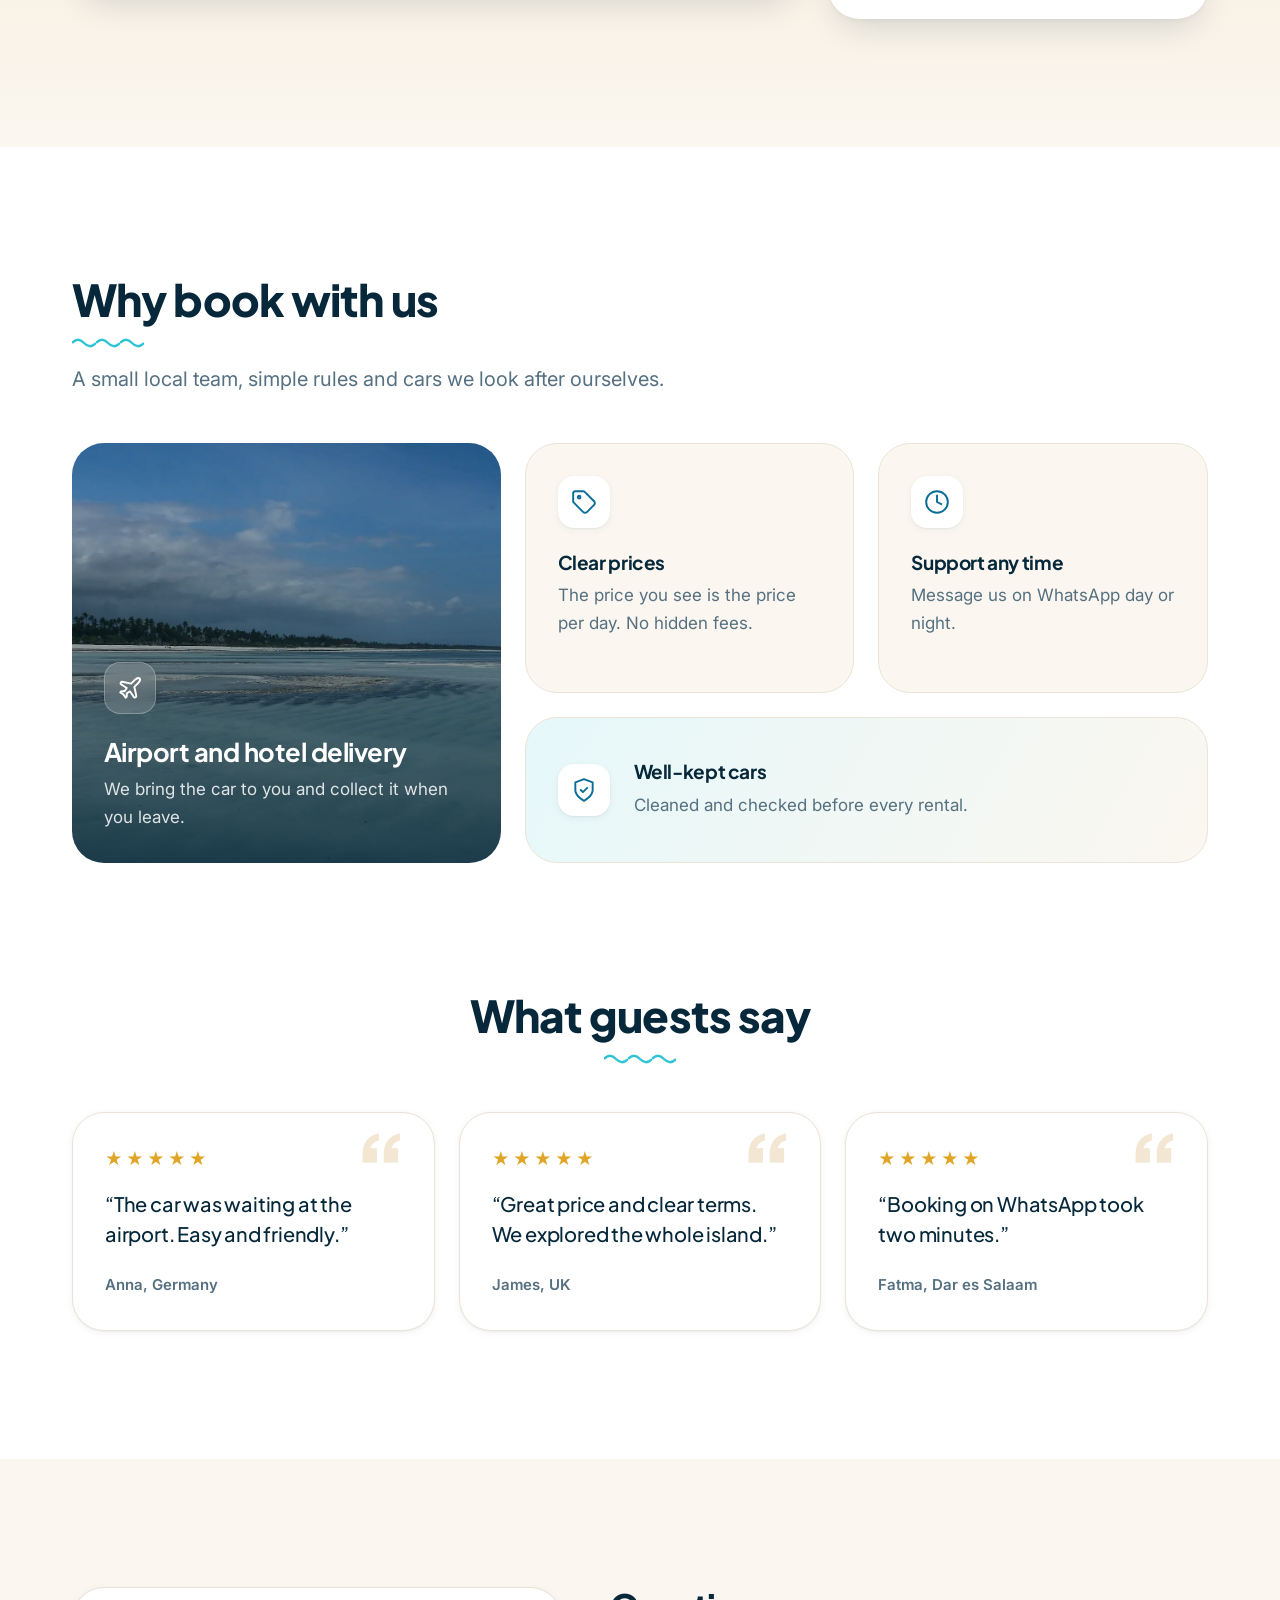
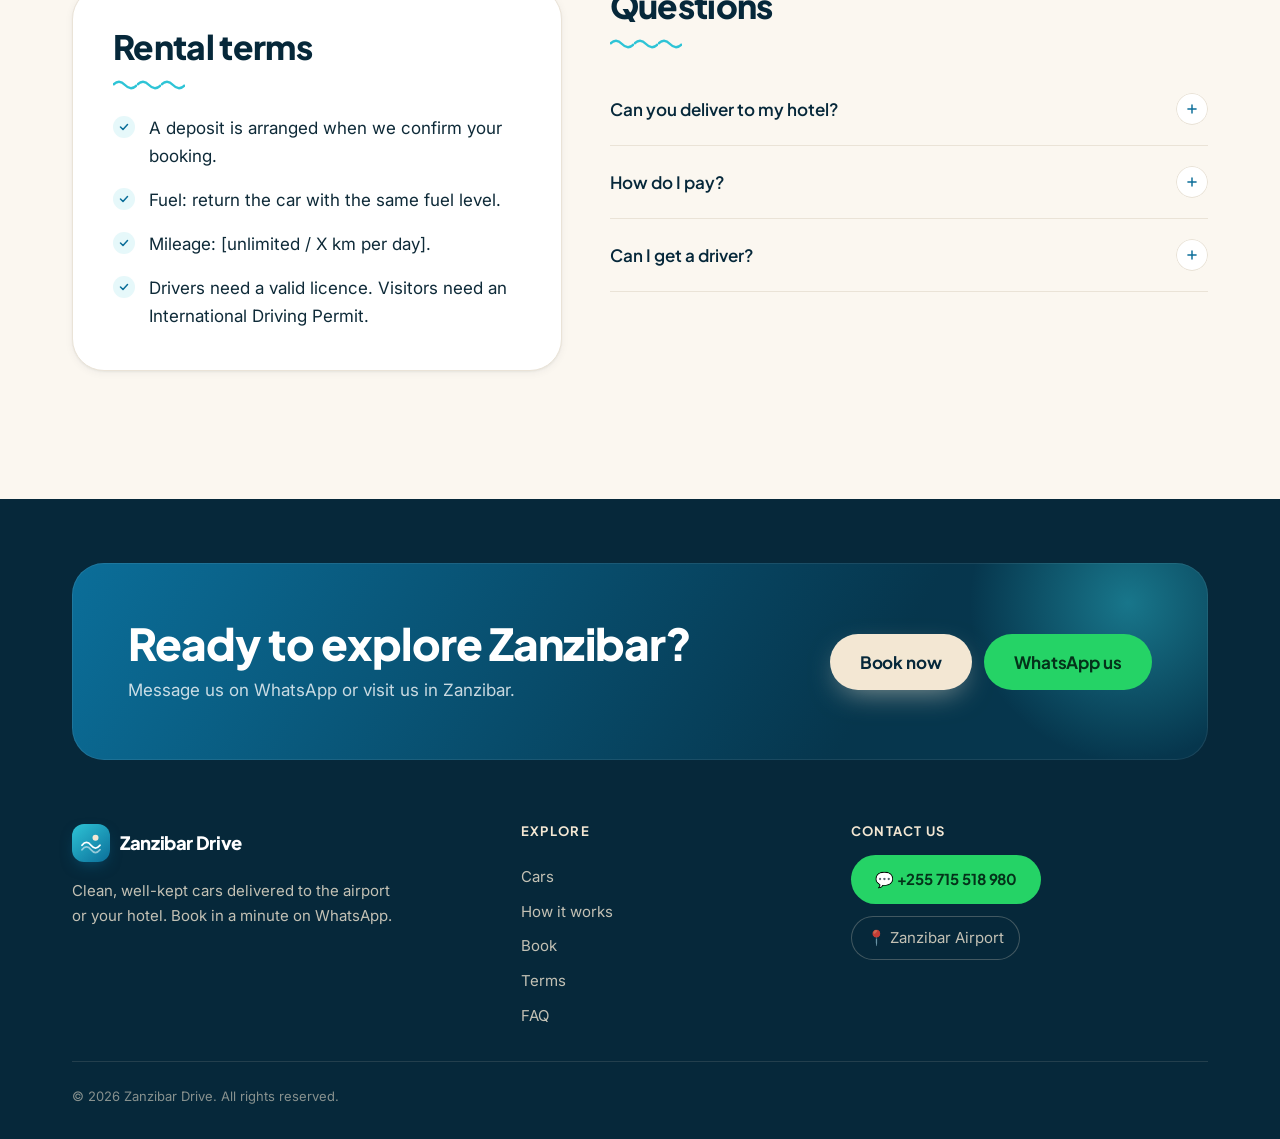
==== commit 9612c673: "commit" ====
--- a/index.html
+++ b/index.html
@@ -12,223 +12,400 @@
       name="keywords"
       content="car rental Zanzibar, airport pickup Zanzibar, hire a car Zanzibar, gari za kukodisha Zanzibar"
     />
-    <meta
-      property="og:title"
-      content="Zanzibar Drive | Car Rental in Zanzibar"
-    />
+    <meta property="og:title" content="Zanzibar Drive | Car Rental in Zanzibar" />
     <meta
       property="og:description"
       content="Clean cars delivered to the airport or your hotel. Book in a minute on WhatsApp."
     />
     <meta property="og:type" content="website" />
+    <meta property="og:image" content="images/hero.webp" />
+    <meta name="theme-color" content="#06364D" />
+    <script>document.documentElement.classList.add('js')</script>
+    <link rel="preload" as="image" href="images/hero.webp" />
     <link rel="preconnect" href="https://fonts.googleapis.com" />
     <link rel="preconnect" href="https://fonts.gstatic.com" crossorigin />
     <link
-      href="https://fonts.googleapis.com/css2?family=Inter:wght@400;500&family=Poppins:wght@500;600;700&display=swap"
+      href="https://fonts.googleapis.com/css2?family=Inter:wght@400;500;600&family=Plus+Jakarta+Sans:wght@500;600;700;800&display=swap"
       rel="stylesheet"
     />
     <link rel="stylesheet" href="css.css" />
   </head>
   <body id="top">
-    <header>
+    <a class="skip" href="#main" data-i18n="skip"></a>
+
+    <!-- ============ Header ============ -->
+    <header class="hdr" id="hdr">
       <div class="wrap bar">
-        <a class="logo" href="#top">🌊 <span data-biz></span></a>
-        <nav class="nav" id="nav">
+        <a class="logo" href="#top">
+          <span class="logo-mark" aria-hidden="true">
+            <svg viewBox="0 0 32 32"><path d="M4 19c4-5 8-5 12 0s8 5 12 0" /><path d="M4 25c4-5 8-5 12 0s8 5 12 0" opacity=".55" /><circle cx="22" cy="9" r="4" /></svg>
+          </span>
+          <span data-biz></span>
+        </a>
+
+        <nav class="nav" id="nav" aria-label="Main">
           <a href="#fleetsec" data-i18n="nav_fleet"></a>
+          <a href="#how" data-i18n="nav_how"></a>
           <a href="#book" data-i18n="nav_book"></a>
           <a href="#terms" data-i18n="nav_terms"></a>
           <a href="#faq" data-i18n="nav_faq"></a>
           <a href="#contact" data-i18n="nav_contact"></a>
-          <a class="btn btn-wa sm" data-wa data-i18n="wa"></a>
+          <div class="nav-extra">
+            <select class="lang" aria-label="Language">
+              <option value="en">English</option>
+              <option value="sw">Kiswahili</option>
+              <option value="it">Italiano</option>
+              <option value="de">Deutsch</option>
+              <option value="fr">Français</option>
+              <option value="es">Español</option>
+            </select>
+            <a class="btn btn-wa" data-wa><span data-i18n="wa"></span></a>
+          </div>
         </nav>
+
         <div class="tools">
           <select class="lang" id="lang" aria-label="Language">
-            <option value="en">English</option>
-            <option value="sw">Kiswahili</option>
-            <option value="it">Italiano</option>
-            <option value="de">Deutsch</option>
-            <option value="fr">Français</option>
-            <option value="es">Español</option>
+            <option value="en">EN</option>
+            <option value="sw">SW</option>
+            <option value="it">IT</option>
+            <option value="de">DE</option>
+            <option value="fr">FR</option>
+            <option value="es">ES</option>
           </select>
+          <a class="btn btn-wa sm hide-m" data-wa><span data-i18n="wa"></span></a>
           <button class="menu" id="menu" type="button" aria-label="Menu" aria-controls="nav" aria-expanded="false">
-            ☰
+            <span></span><span></span>
           </button>
         </div>
       </div>
     </header>
 
-    <section class="hero">
-      <div class="blob b1"></div>
-      <div class="blob b2"></div>
-      <div class="wrap">
-        <h1 data-i18n="h1"></h1>
-        <p data-i18n="hero_p"></p>
-        <a class="btn btn-sand" href="#book" data-i18n="cta_book"></a>
-        <a class="btn btn-line" href="#fleetsec" data-i18n="cta_fleet"></a>
-        <ul class="trust">
-          <li><span data-i18n="w1t"></span></li>
-          <li><span data-i18n="w2t"></span></li>
-          <li><span data-i18n="w3t"></span></li>
-        </ul>
-      </div>
-      <div class="waves w3"></div>
-      <div class="waves w1"></div>
-      <div class="waves w2"></div>
-    </section>
-
-    <section id="fleetsec">
-      <div class="wrap">
-        <h2 data-i18n="fleet_h"></h2>
-        <p class="lead" data-i18n="fleet_p"></p>
-        <div class="grid" id="fleet"></div>
-      </div>
-    </section>
-
-    <section class="sand" id="book">
-      <div class="wrap">
-        <h2 data-i18n="book_h"></h2>
-        <p class="lead" data-i18n="book_p"></p>
-        <form id="form" class="formcard" novalidate>
-          <div class="fields">
-            <label>
-              <span data-i18n="f_name"></span>
-              <input name="name" autocomplete="name" required />
-            </label>
-            <label>
-              <span data-i18n="f_phone"></span>
-              <input
-                name="phone"
-                type="tel"
-                autocomplete="tel"
-                placeholder="+255 ..."
-                required
-              />
-            </label>
-            <label class="full">
-              <span data-i18n="f_car"></span>
-              <select name="car" id="car" required></select>
-            </label>
-            <label>
-              <span data-i18n="f_pick"></span>
-              <input name="from" id="from" type="date" required />
-            </label>
-            <label>
-              <span data-i18n="f_ret"></span>
-              <input name="to" id="to" type="date" required />
-            </label>
-            <label>
-              <span data-i18n="f_loc"></span>
-              <select name="where">
-                <option value="airport" data-i18n="l_air"></option>
-                <option value="hotel" data-i18n="l_hotel"></option>
-                <option value="other" data-i18n="l_other"></option>
-              </select>
-            </label>
-            <label>
-              <span data-i18n="f_place"></span>
-              <input name="place" data-ph="f_place" />
-            </label>
-            <label class="full">
-              <span data-i18n="f_notes"></span>
-              <textarea name="notes" rows="2"></textarea>
-            </label>
-          </div>
-          <div class="est">
-            <img id="estImg" alt="" hidden />
-            <span data-i18n="est"></span><strong id="total"></strong>
-          </div>
-          <button class="btn btn-wa big" type="submit">
-            💬 <span data-i18n="send"></span>
-          </button>
-          <p class="msg" id="msg" role="status" aria-live="polite"></p>
-          <p class="small" data-i18n="note"></p>
-        </form>
-      </div>
-    </section>
-
-    <section>
-      <div class="wrap">
-        <h2 data-i18n="why_h"></h2>
-        <div class="grid why">
-          <div>
-            <span>🏷️</span>
-            <h3 data-i18n="w1t"></h3>
-            <p data-i18n="w1p"></p>
-          </div>
-          <div>
-            <span>✈️</span>
-            <h3 data-i18n="w2t"></h3>
-            <p data-i18n="w2p"></p>
-          </div>
-          <div>
-            <span>🕒</span>
-            <h3 data-i18n="w3t"></h3>
-            <p data-i18n="w3p"></p>
-          </div>
-          <div>
-            <span>🔧</span>
-            <h3 data-i18n="w4t"></h3>
-            <p data-i18n="w4p"></p>
-          </div>
-        </div>
-      </div>
-    </section>
-
-    <section class="sand" id="terms">
-      <div class="wrap narrow">
-        <h2 data-i18n="terms_h"></h2>
-        <ul class="terms">
-          <li data-i18n="tm1"></li>
-          <li data-i18n="tm2"></li>
-          <li data-i18n="tm3"></li>
-          <li data-i18n="tm4"></li>
-        </ul>
-      </div>
-    </section>
-
-    <section>
-      <div class="wrap">
-        <h2 data-i18n="rev_h"></h2>
-        <!-- PLACEHOLDER reviews: replace with real customer reviews -->
-        <div class="grid reviews">
-          <blockquote data-i18n="r1"></blockquote>
-          <blockquote data-i18n="r2"></blockquote>
-          <blockquote data-i18n="r3"></blockquote>
-        </div>
-      </div>
-    </section>
-
-    <section class="sand" id="faq">
-      <div class="wrap narrow">
-        <h2 data-i18n="faq_h"></h2>
-        <details>
-          <summary data-i18n="q1"></summary>
-          <p data-i18n="a1"></p>
-        </details>
-        <details>
-          <summary data-i18n="q2"></summary>
-          <p data-i18n="a2"></p>
-        </details>
-        <details>
-          <summary data-i18n="q3"></summary>
-          <p data-i18n="a3"></p>
-        </details>
-      </div>
-    </section>
-
+    <main id="main">
+      <!-- ============ Hero ============ -->
+      <section class="hero">
+        <div class="hero-bg" aria-hidden="true"></div>
+        <div class="blob b1" aria-hidden="true"></div>
+        <div class="blob b2" aria-hidden="true"></div>
+
+        <div class="wrap hero-grid">
+          <div class="hero-copy">
+            <p class="kicker"><span class="pulse" aria-hidden="true"></span><span data-i18n="hero_kicker"></span></p>
+            <h1 data-i18n="h1"></h1>
+            <p class="hero-p" data-i18n="hero_p"></p>
+            <div class="hero-cta">
+              <a class="btn btn-sand lg" href="#book"><span data-i18n="cta_book"></span>
+                <svg class="ic" viewBox="0 0 24 24" aria-hidden="true"><path d="M5 12h14M13 6l6 6-6 6" /></svg></a>
+              <a class="btn btn-glass lg" href="#fleetsec" data-i18n="cta_fleet"></a>
+            </div>
+            <ul class="trust">
+              <li data-i18n="w1t"></li>
+              <li data-i18n="w3t"></li>
+              <li data-i18n="w4t"></li>
+            </ul>
+          </div>
+
+          <div class="hero-visual" aria-hidden="true">
+            <div class="sun"></div>
+            <img class="hero-car" src="images/Toyota Land Cruiser.png" alt="" width="612" height="408" />
+            <div class="float-chip chip-a">
+              <small data-i18n="stat_from"></small>
+              <b id="heroFrom"></b>
+            </div>
+            <div class="float-chip chip-b">
+              <span class="chip-ic">✈</span><span data-i18n="w2t"></span>
+            </div>
+          </div>
+        </div>
+
+        <div class="wrap">
+          <dl class="stats">
+            <div><dt><b id="statCars" data-count="0">0</b></dt><dd data-i18n="stat_cars"></dd></div>
+            <div><dt><b id="statFrom" data-count="0" data-dec="0">0</b></dt><dd data-i18n="stat_from"></dd></div>
+            <div><dt><b>24/7</b></dt><dd data-i18n="stat_support"></dd></div>          </dl>
+        </div>
+
+        <div class="waves w3" aria-hidden="true"></div>
+        <div class="waves w1" aria-hidden="true"></div>
+        <div class="waves w2" aria-hidden="true"></div>
+      </section>
+
+      <!-- ============ How it works ============ -->
+      <section class="how" id="how">
+        <div class="wrap">
+          <div class="sec-head center reveal">
+            <h2 data-i18n="how_h"></h2>
+            <p class="lead" data-i18n="how_p"></p>
+          </div>
+          <ol class="steps">
+            <li class="step reveal" style="--i:0">
+              <span class="step-n">01</span>
+              <span class="step-ic" aria-hidden="true"><svg viewBox="0 0 24 24"><path d="M5 17h14M6 17l1.5-5.5A2 2 0 0 1 9.4 10h5.2a2 2 0 0 1 1.9 1.5L18 17M5 17v2M19 17v2" /><circle cx="8" cy="14.5" r=".8" /><circle cx="16" cy="14.5" r=".8" /></svg></span>
+              <h3 data-i18n="s1t"></h3>
+              <p data-i18n="s1p"></p>
+            </li>
+            <li class="step reveal" style="--i:1">
+              <span class="step-n">02</span>
+              <span class="step-ic" aria-hidden="true"><svg viewBox="0 0 24 24"><path d="M7.9 20A9 9 0 1 0 4 16.1L2 22Z" /><path d="M8 11h.01M12 11h.01M16 11h.01" /></svg></span>
+              <h3 data-i18n="s2t"></h3>
+              <p data-i18n="s2p"></p>
+            </li>
+            <li class="step reveal" style="--i:2">
+              <span class="step-n">03</span>
+              <span class="step-ic" aria-hidden="true"><svg viewBox="0 0 24 24"><path d="M12 22s7-6.2 7-12a7 7 0 1 0-14 0c0 5.8 7 12 7 12Z" /><circle cx="12" cy="10" r="2.5" /></svg></span>
+              <h3 data-i18n="s3t"></h3>
+              <p data-i18n="s3p"></p>
+            </li>
+          </ol>
+        </div>
+      </section>
+
+      <!-- ============ Fleet ============ -->
+      <section class="fleet" id="fleetsec">
+        <div class="wrap">
+          <div class="sec-head split reveal">
+            <div>
+              <h2 data-i18n="fleet_h"></h2>
+              <p class="lead" data-i18n="fleet_p"></p>
+            </div>
+            <div class="filters" id="filters" role="group" aria-label="Filter"></div>
+          </div>
+          <div class="grid" id="fleet" aria-live="polite"></div>
+        </div>
+      </section>
+
+      <!-- ============ Booking ============ -->
+      <section class="book" id="book">
+        <div class="wrap">
+          <div class="sec-head reveal">
+            <h2 data-i18n="book_h"></h2>
+            <p class="lead" data-i18n="book_p"></p>
+          </div>
+
+          <div class="book-grid reveal">
+            <form id="form" class="formcard" novalidate>
+              <div class="fields">
+                <label>
+                  <span data-i18n="f_name"></span>
+                  <input name="name" autocomplete="name" required />
+                </label>
+                <label>
+                  <span data-i18n="f_phone"></span>
+                  <input name="phone" type="tel" autocomplete="tel" placeholder="+255 ..." required />
+                </label>
+                <label class="full">
+                  <span data-i18n="f_car"></span>
+                  <select name="car" id="car" required></select>
+                </label>
+                <label>
+                  <span data-i18n="f_pick"></span>
+                  <input name="from" id="from" type="date" required />
+                </label>
+                <label>
+                  <span data-i18n="f_ret"></span>
+                  <input name="to" id="to" type="date" required />
+                </label>
+                <label>
+                  <span data-i18n="f_loc"></span>
+                  <select name="where">
+                    <option value="airport" data-i18n="l_air"></option>
+                    <option value="hotel" data-i18n="l_hotel"></option>
+                    <option value="other" data-i18n="l_other"></option>
+                  </select>
+                </label>
+                <label>
+                  <span data-i18n="f_place"></span>
+                  <input name="place" data-ph="f_place" />
+                </label>
+                <label class="full">
+                  <span data-i18n="f_notes"></span>
+                  <textarea name="notes" rows="3"></textarea>
+                </label>
+              </div>
+              <p class="msg" id="msg" role="status" aria-live="polite"></p>
+            </form>
+
+            <aside class="summary" aria-labelledby="sumTitle">
+              <h3 id="sumTitle" data-i18n="sum_h"></h3>
+              <div class="sum-media">
+                <img id="estImg" alt="" hidden />
+                <div class="sum-ph" id="sumPh" aria-hidden="true">
+                  <svg viewBox="0 0 24 24"><path d="M5 17h14M6 17l1.5-5.5A2 2 0 0 1 9.4 10h5.2a2 2 0 0 1 1.9 1.5L18 17M5 17v2M19 17v2" /></svg>
+                </div>
+              </div>
+              <p class="sum-car"><b id="sumCar"></b><span id="sumRate"></span></p>
+              <dl class="sum-rows">
+                <div><dt data-i18n="f_pick"></dt><dd id="sumFrom">—</dd></div>
+                <div><dt data-i18n="f_ret"></dt><dd id="sumTo">—</dd></div>
+                <div><dt data-i18n="days"></dt><dd id="sumDays">—</dd></div>
+              </dl>
+              <div class="sum-total">
+                <span data-i18n="est"></span>
+                <strong id="total">—</strong>
+              </div>
+              <p class="sum-hint" id="sumHint"></p>
+              <button class="btn btn-wa big" id="sendBtn" type="submit" form="form">
+                <svg class="ic" viewBox="0 0 24 24" aria-hidden="true"><path d="M7.9 20A9 9 0 1 0 4 16.1L2 22Z" /></svg>
+                <span data-i18n="send"></span>
+              </button>
+              <p class="small" data-i18n="note"></p>
+            </aside>
+          </div>
+        </div>
+      </section>
+
+      <!-- ============ Why us ============ -->
+      <section class="why-sec">
+        <div class="wrap">
+          <div class="sec-head reveal">
+            <h2 data-i18n="why_h"></h2>
+            <p class="lead" data-i18n="why_p"></p>
+          </div>
+          <div class="bento">
+            <article class="b-card b-feature reveal" style="--i:0">
+              <div class="b-copy">
+                <span class="b-ic" aria-hidden="true"><svg viewBox="0 0 24 24"><path d="M17.8 19.2 16 11l3.5-3.5C21 6 21.5 4 21 3c-1-.5-3 0-4.5 1.5L13 8 4.8 6.2c-.5-.1-.9.1-1.1.5l-.3.5c-.2.5-.1 1 .3 1.3L9 12l-2 3H4l-1 1 3 2 2 3 1-1v-3l3-2 3.5 5.3c.3.4.8.5 1.3.3l.5-.2c.4-.3.6-.7.5-1.2z" /></svg></span>
+                <h3 data-i18n="w2t"></h3>
+                <p data-i18n="w2p"></p>
+              </div>
+            </article>
+            <article class="b-card reveal" style="--i:1">
+              <span class="b-ic" aria-hidden="true"><svg viewBox="0 0 24 24"><path d="M12.6 2.6A2 2 0 0 0 11.2 2H4a2 2 0 0 0-2 2v7.2a2 2 0 0 0 .6 1.4l8.7 8.7a2.4 2.4 0 0 0 3.4 0l6.6-6.6a2.4 2.4 0 0 0 0-3.4z" /><circle cx="7.5" cy="7.5" r="1.2" /></svg></span>
+              <h3 data-i18n="w1t"></h3>
+              <p data-i18n="w1p"></p>
+            </article>
+            <article class="b-card reveal" style="--i:2">
+              <span class="b-ic" aria-hidden="true"><svg viewBox="0 0 24 24"><circle cx="12" cy="12" r="10" /><path d="M12 6v6l4 2" /></svg></span>
+              <h3 data-i18n="w3t"></h3>
+              <p data-i18n="w3p"></p>
+            </article>
+            <article class="b-card b-wide reveal" style="--i:3">
+              <span class="b-ic" aria-hidden="true"><svg viewBox="0 0 24 24"><path d="M12 22s8-4 8-10V5l-8-3-8 3v7c0 6 8 10 8 10Z" /><path d="m9 12 2 2 4-4" /></svg></span>
+              <div>
+                <h3 data-i18n="w4t"></h3>
+                <p data-i18n="w4p"></p>
+              </div>
+            </article>
+          </div>
+        </div>
+      </section>
+
+      <!-- ============ Reviews ============ -->
+      <section class="reviews-sec">
+        <div class="wrap">
+          <div class="sec-head center reveal">
+            <h2 data-i18n="rev_h"></h2>
+          </div>
+          <!-- PLACEHOLDER reviews: replace with real customer reviews -->
+          <div class="reviews">
+            <blockquote class="reveal" style="--i:0" data-review="r1"></blockquote>
+            <blockquote class="reveal" style="--i:1" data-review="r2"></blockquote>
+            <blockquote class="reveal" style="--i:2" data-review="r3"></blockquote>
+          </div>
+        </div>
+      </section>
+
+      <!-- ============ Terms + FAQ ============ -->
+      <section class="info">
+        <div class="wrap info-grid">
+          <div class="terms-card reveal" id="terms">
+            <h2 data-i18n="terms_h"></h2>
+            <ul class="terms">
+              <li data-i18n="tm1"></li>
+              <li data-i18n="tm2"></li>
+              <li data-i18n="tm3"></li>
+              <li data-i18n="tm4"></li>
+            </ul>
+          </div>
+          <div class="faq reveal" id="faq">
+            <h2 data-i18n="faq_h"></h2>
+            <details>
+              <summary data-i18n="q1"></summary>
+              <p data-i18n="a1"></p>
+            </details>
+            <details>
+              <summary data-i18n="q2"></summary>
+              <p data-i18n="a2"></p>
+            </details>
+            <details>
+              <summary data-i18n="q3"></summary>
+              <p data-i18n="a3"></p>
+            </details>
+          </div>
+        </div>
+      </section>
+    </main>
+
+    <!-- ============ Footer ============ -->
     <footer id="contact">
       <div class="wrap">
-        <h2 data-i18n="contact_h"></h2>
-        <p data-i18n="contact_p"></p>
-        <div id="contactInfo"></div>
-        <p class="small">
-          © <span id="year"></span> <span data-biz></span>.
-          <span data-i18n="rights"></span>
+        <div class="cta-band reveal">
+          <div>
+            <h2 data-i18n="cta_h"></h2>
+            <p data-i18n="contact_p"></p>
+          </div>
+          <div class="cta-actions">
+            <a class="btn btn-sand lg" href="#book" data-i18n="cta_book"></a>
+            <a class="btn btn-wa lg" data-wa data-i18n="wa"></a>
+          </div>
+        </div>
+
+        <div class="foot-grid">
+          <div class="foot-brand">
+            <a class="logo" href="#top">
+              <span class="logo-mark" aria-hidden="true">
+                <svg viewBox="0 0 32 32"><path d="M4 19c4-5 8-5 12 0s8 5 12 0" /><path d="M4 25c4-5 8-5 12 0s8 5 12 0" opacity=".55" /><circle cx="22" cy="9" r="4" /></svg>
+              </span>
+              <span data-biz></span>
+            </a>
+            <p data-i18n="hero_p"></p>
+          </div>
+          <nav class="foot-links" aria-label="Footer">
+            <h3 data-i18n="foot_explore"></h3>
+            <a href="#fleetsec" data-i18n="nav_fleet"></a>
+            <a href="#how" data-i18n="nav_how"></a>
+            <a href="#book" data-i18n="nav_book"></a>
+            <a href="#terms" data-i18n="nav_terms"></a>
+            <a href="#faq" data-i18n="nav_faq"></a>
+          </nav>
+          <div class="foot-contact">
+            <h3 data-i18n="contact_h"></h3>
+            <div id="contactInfo"></div>
+          </div>
+        </div>
+
+        <p class="copy">
+          © <span id="year"></span> <span data-biz></span>. <span data-i18n="rights"></span>
         </p>
       </div>
     </footer>
 
-    <a class="float" data-wa aria-label="WhatsApp">💬 WhatsApp</a>
+    <!-- Car details modal -->
+    <dialog class="modal" id="carModal" aria-labelledby="mTitle">
+      <div class="modal-box">
+        <button class="modal-x" type="button" data-close data-i18n-label="close">
+          <svg viewBox="0 0 24 24" aria-hidden="true"><path d="M18 6 6 18M6 6l12 12" /></svg>
+        </button>
+        <div class="modal-media"><img id="mImg" alt="" /></div>
+        <div class="modal-body">
+          <span class="tag" id="mType"></span>
+          <h3 id="mTitle"></h3>
+          <ul class="specs" id="mSpecs"></ul>
+          <div class="modal-foot">
+            <p class="price" id="mPrice"></p>
+            <a class="btn btn-b" href="#book" id="mBook" data-car=""><span data-i18n="book_car"></span>
+              <svg class="ic" viewBox="0 0 24 24" aria-hidden="true"><path d="M5 12h14M13 6l6 6-6 6" /></svg></a>
+          </div>
+        </div>
+      </div>
+    </dialog>
+
+    <div class="toast" id="toast" role="status" aria-live="polite"></div>
+
+    <a class="float" data-wa aria-label="WhatsApp">
+      <svg viewBox="0 0 24 24" aria-hidden="true"><path d="M7.9 20A9 9 0 1 0 4 16.1L2 22Z" /></svg>
+      <span>WhatsApp</span>
+    </a>
+
     <script src="scripts.js"></script>
   </body>
 </html>
--- a/css.css
+++ b/css.css
@@ -1,31 +1,98 @@
+/* =========================================================
+   Zanzibar Drive: design system
+   ========================================================= */
 :root {
-  --ws: url("data:image/svg+xml,<svg xmlns='http://www.w3.org/2000/svg' viewBox='0 0 720 40' preserveAspectRatio='none'><path fill='%23F3E7D3' d='M0 22C120-6 240-6 360 22S600 50 720 22V40H0Z'/></svg>");
-  --ww: url("data:image/svg+xml,<svg xmlns='http://www.w3.org/2000/svg' viewBox='0 0 720 40' preserveAspectRatio='none'><path fill='white' d='M0 22C120-6 240-6 360 22S600 50 720 22V40H0Z'/></svg>");
-  --wd: url("data:image/svg+xml,<svg xmlns='http://www.w3.org/2000/svg' viewBox='0 0 720 40' preserveAspectRatio='none'><path fill='%2306364D' d='M0 22C120-6 240-6 360 22S600 50 720 22V40H0Z'/></svg>");
-  --cw: url("data:image/svg+xml,<svg xmlns='http://www.w3.org/2000/svg' viewBox='0 0 360 20' preserveAspectRatio='none'><path fill='white' d='M0 10C45-4 135-4 180 10S315 24 360 10V20H0Z'/></svg>");
-  --wl: url("data:image/svg+xml,<svg xmlns='http://www.w3.org/2000/svg' viewBox='0 0 30 12'><path d='M0 6Q7.5-2 15 6T30 6' fill='none' stroke='%232EC4D6' stroke-width='3'/></svg>");
+  /* colour */
+  --ink: #06283A;
+  --deep: #06364D;
   --ocean: #0B6E99;
-  --deep: #06364D;
+  --ocean-700: #08597C;
   --turq: #2EC4D6;
+  --turq-50: #E6F8FA;
   --sand: #F3E7D3;
-  --sand2: #E8D4B0;
-  --wa: #25D366
-}
-
-* {
+  --sand-2: #E8D4B0;
+  --sand-50: #FBF7F0;
+  --text: #0E2A38;
+  --muted: #557080;
+  --line: #EAE3D7;
+  --white: #fff;
+  --wa: #25D366;
+  --wa-ink: #04321a;
+  --err: #B3261E;
+  --gold: #E0A526;
+
+  /* type */
+  --f-display: "Plus Jakarta Sans", system-ui, -apple-system, "Segoe UI", sans-serif;
+  --f-body: Inter, system-ui, -apple-system, "Segoe UI", sans-serif;
+  --fs-xs: .8125rem;
+  --fs-sm: .9375rem;
+  --fs-md: 1.0625rem;
+  --fs-lg: 1.25rem;
+  --fs-h3: 1.1875rem;
+  --fs-h2: clamp(1.9rem, 3.6vw, 2.75rem);
+  --fs-h1: clamp(2.6rem, 6.4vw, 5rem);
+
+  /* space (8pt) */
+  --s1: 4px;
+  --s2: 8px;
+  --s3: 12px;
+  --s4: 16px;
+  --s5: 24px;
+  --s6: 32px;
+  --s7: 48px;
+  --s8: 64px;
+  --s9: 96px;
+  --sec: clamp(72px, 10vw, 128px);
+
+  /* shape & depth */
+  --r-sm: 10px;
+  --r: 16px;
+  --r-lg: 24px;
+  --r-xl: 32px;
+  --r-pill: 999px;
+  --sh-1: 0 1px 2px rgba(6, 40, 58, .05), 0 2px 8px rgba(6, 40, 58, .05);
+  --sh-2: 0 2px 4px rgba(6, 40, 58, .04), 0 16px 36px -12px rgba(6, 40, 58, .18);
+  --sh-3: 0 40px 80px -24px rgba(6, 40, 58, .38);
+  --ease: cubic-bezier(.2, .7, .2, 1);
+  --hdr: 76px;
+}
+
+/* =========================================================
+   Base
+   ========================================================= */
+*,
+*::before,
+*::after {
   box-sizing: border-box;
   margin: 0
 }
 
 html {
   scroll-behavior: smooth;
-  scroll-padding-top: 72px
+  scroll-padding-top: calc(var(--hdr) + 12px);
+  -webkit-text-size-adjust: 100%
+}
+
+html.lock {
+  overflow: hidden
 }
 
 body {
-  font: 16px/1.6 Inter, sans-serif;
-  color: var(--deep);
-  background: #fff
+  font: 400 var(--fs-md)/1.65 var(--f-body);
+  color: var(--text);
+  background: var(--white);
+  -webkit-font-smoothing: antialiased;
+  overflow-x: hidden
+}
+
+img,
+svg {
+  display: block;
+  max-width: 100%
+}
+
+[hidden] {
+  display: none !important
 }
 
 h1,
@@ -33,176 +100,155 @@
 h3,
 .logo,
 .btn {
-  font-family: Poppins, sans-serif
+  font-family: var(--f-display)
 }
 
 h1,
 h2,
 h3 {
-  line-height: 1.2
+  line-height: 1.12;
+  letter-spacing: -.02em;
+  color: var(--ink);
+  font-weight: 700
+}
+
+h2 {
+  font-size: var(--fs-h2);
+  font-weight: 800
+}
+
+h3 {
+  font-size: var(--fs-h3)
 }
 
 a {
   color: inherit
 }
 
+button {
+  font: inherit;
+  color: inherit;
+  background: none;
+  border: 0;
+  cursor: pointer
+}
+
 :focus-visible {
   outline: 3px solid var(--turq);
-  outline-offset: 2px
+  outline-offset: 3px;
+  border-radius: 6px
 }
 
 .wrap {
-  max-width: 1080px;
-  margin: auto;
-  padding: 0 20px
-}
-
-.narrow {
-  max-width: 760px
+  width: 100%;
+  max-width: 1200px;
+  margin-inline: auto;
+  padding-inline: clamp(16px, 4vw, 32px)
+}
+
+.ic {
+  width: 1.15em;
+  height: 1.15em;
+  fill: none;
+  stroke: currentColor;
+  stroke-width: 2;
+  stroke-linecap: round;
+  stroke-linejoin: round;
+  flex: none
+}
+
+.skip {
+  position: fixed;
+  left: 16px;
+  top: -60px;
+  z-index: 100;
+  background: var(--ink);
+  color: #fff;
+  padding: 10px 16px;
+  border-radius: var(--r-sm);
+  transition: top .2s
+}
+
+.skip:focus {
+  top: 12px
 }
 
 section {
   position: relative;
-  padding: 76px 0
-}
-
-section.sand {
-  background: var(--sand)
-}
-
-section.sand::before,
-section.sand::after {
-  content: "";
-  position: absolute;
-  left: 0;
-  right: 0;
-  height: 40px;
-  pointer-events: none;
-  background-repeat: repeat-x;
-  background-size: 720px 40px;
-  background-position: 0 100%;
-  --d: 720px;
-  animation: drift 24s linear infinite
-}
-
-section.sand::before {
-  top: -39px;
-  background-image: var(--ws)
-}
-
-section.sand::after {
-  bottom: -1px;
-  background-image: var(--ww);
-  animation-duration: 34s;
-  animation-direction: reverse
-}
-
-#faq::after {
-  background-image: var(--wd)
-}
-
-h2 {
-  font-size: clamp(1.8rem, 4vw, 2.5rem);
-  margin-bottom: 10px
-}
-
-h2::after {
+  padding-block: var(--sec)
+}
+
+.sec-head {
+  max-width: 640px;
+  margin-bottom: var(--s7)
+}
+
+.sec-head.center {
+  margin-inline: auto;
+  text-align: center
+}
+
+.sec-head.split {
+  max-width: none;
+  display: flex;
+  justify-content: space-between;
+  align-items: flex-end;
+  gap: var(--s5);
+  flex-wrap: wrap
+}
+
+/* the brand's wavy underline under headings */
+.sec-head h2::after,
+.info h2::after {
   content: "";
   display: block;
-  width: 96px;
-  height: 12px;
-  margin-top: 10px;
-  background: var(--wl) repeat-x 0 0/30px 12px;
-  --d: 30px;
-  animation: drift 2.4s linear infinite
+  width: 72px;
+  height: 10px;
+  margin-top: 14px;
+  background: url("data:image/svg+xml,<svg xmlns='http://www.w3.org/2000/svg' viewBox='0 0 30 12'><path d='M0 6Q7.5-2 15 6T30 6' fill='none' stroke='%232EC4D6' stroke-width='3'/></svg>") repeat-x 0 0/24px 10px;
+  animation: drift 2.4s linear infinite;
+  --d: 24px
+}
+
+.sec-head.center h2::after {
+  margin-inline: auto
 }
 
 .lead {
-  margin-bottom: 34px;
-  max-width: 60ch;
-  opacity: .85
-}
-
-/* header */
-header {
-  position: sticky;
-  top: 0;
-  z-index: 20;
-  background: rgba(255, 255, 255, .95);
-  backdrop-filter: blur(8px);
-  border-bottom: 1px solid var(--sand2)
-}
-
-.bar {
-  display: flex;
-  align-items: center;
-  justify-content: space-between;
-  height: 64px
-}
-
-.logo {
-  font-weight: 700;
-  font-size: 1.15rem;
-  text-decoration: none;
-  color: var(--ocean)
-}
-
-.nav {
-  display: flex;
-  align-items: center;
-  gap: 22px;
-  font-weight: 500
-}
-
-.nav a {
-  text-decoration: none
-}
-
-.nav a:not(.btn):hover {
-  color: var(--ocean)
-}
-
-.tools {
-  display: flex;
-  gap: 8px;
-  align-items: center
-}
-
-.lang {
-  width: auto
-}
-
-.lang,
-.menu {
-  border: 1px solid var(--sand2);
-  background: #fff;
-  color: var(--deep);
-  border-radius: 99px;
-  padding: 6px 14px;
-  font: 600 .85rem Poppins, sans-serif;
-  cursor: pointer
-}
-
-.menu {
-  display: none;
-  font-size: 1.1rem
-}
-
-/* buttons */
+  margin-top: var(--s4);
+  color: var(--muted);
+  font-size: var(--fs-lg);
+  line-height: 1.55
+}
+
+.small {
+  font-size: var(--fs-xs);
+  color: var(--muted)
+}
+
+/* =========================================================
+   Buttons
+   ========================================================= */
 .btn {
   position: relative;
   overflow: hidden;
   isolation: isolate;
-  display: inline-block;
-  padding: 14px 26px;
-  border-radius: 99px;
-  font-weight: 600;
-  font-size: 1rem;
-  border: 0;
-  cursor: pointer;
+  display: inline-flex;
+  align-items: center;
+  justify-content: center;
+  gap: 10px;
+  min-height: 48px;
+  padding: 12px 24px;
+  border-radius: var(--r-pill);
+  font-weight: 700;
+  font-size: var(--fs-sm);
+  letter-spacing: -.005em;
   text-decoration: none;
   text-align: center;
-  transition: transform .15s
+  white-space: nowrap;
+  cursor: pointer;
+  border: 0;
+  transition: transform .25s var(--ease), box-shadow .25s var(--ease), background-color .25s
 }
 
 .btn::before {
@@ -213,9 +259,9 @@
   width: 150%;
   height: 260%;
   border-radius: 42%;
-  background: rgba(255, 255, 255, .32);
+  background: rgba(255, 255, 255, .28);
   z-index: -1;
-  transition: top .7s ease;
+  transition: top .7s var(--ease);
   animation: spin 6s linear infinite paused
 }
 
@@ -225,100 +271,330 @@
   animation-play-state: running
 }
 
+.btn:hover {
+  transform: translateY(-2px)
+}
+
+.btn:active {
+  transform: translateY(0) scale(.98)
+}
+
+.btn .ic {
+  transition: transform .25s var(--ease)
+}
+
+.btn:hover .ic {
+  transform: translateX(3px)
+}
+
+.btn.sm {
+  min-height: 40px;
+  padding: 8px 18px;
+  font-size: var(--fs-xs)
+}
+
+.btn.lg {
+  min-height: 56px;
+  padding: 14px 30px;
+  font-size: var(--fs-md)
+}
+
+.btn.big {
+  width: 100%;
+  min-height: 58px;
+  font-size: var(--fs-md)
+}
+
+.btn-sand {
+  background: var(--sand);
+  color: var(--ink);
+  box-shadow: 0 10px 30px -10px rgba(243, 231, 211, .6)
+}
+
+.btn-glass {
+  color: #fff;
+  background: rgba(255, 255, 255, .1);
+  box-shadow: inset 0 0 0 1.5px rgba(255, 255, 255, .45);
+  backdrop-filter: blur(8px)
+}
+
+.btn-glass:hover {
+  background: rgba(255, 255, 255, .18)
+}
+
+.btn-b {
+  background: var(--ocean);
+  color: #fff
+}
+
+.btn-b:hover {
+  background: var(--ocean-700);
+  box-shadow: 0 12px 24px -10px rgba(11, 110, 153, .6)
+}
+
+.btn-wa {
+  background: var(--wa);
+  color: var(--wa-ink)
+}
+
+.btn-wa:hover {
+  box-shadow: 0 12px 24px -10px rgba(37, 211, 102, .7)
+}
+
 @keyframes spin {
   to {
     transform: rotate(360deg)
   }
 }
 
-.btn:hover {
-  transform: translateY(-2px)
-}
-
-.btn-sand {
-  background: var(--sand);
-  color: var(--deep)
-}
-
-.btn-line {
-  border: 2px solid rgba(255, 255, 255, .7);
+/* =========================================================
+   Header
+   ========================================================= */
+.hdr {
+  position: fixed;
+  inset: 0 0 auto;
+  z-index: 50;
   color: #fff;
-  margin-left: 8px
-}
-
-.btn-b {
-  background: var(--ocean);
+  transition: background-color .35s, box-shadow .35s, color .35s, backdrop-filter .35s
+}
+
+.hdr.scrolled {
+  color: var(--ink);
+  background: rgba(255, 255, 255, .86);
+  backdrop-filter: saturate(1.6) blur(14px);
+  box-shadow: 0 1px 0 var(--line), 0 10px 30px -18px rgba(6, 40, 58, .35)
+}
+
+.bar {
+  height: var(--hdr);
+  display: flex;
+  align-items: center;
+  gap: var(--s5)
+}
+
+.logo {
+  display: inline-flex;
+  align-items: center;
+  gap: 10px;
+  font-weight: 800;
+  font-size: 1.15rem;
+  letter-spacing: -.02em;
+  text-decoration: none;
+  margin-right: auto
+}
+
+.logo-mark {
+  display: grid;
+  place-items: center;
+  width: 38px;
+  height: 38px;
+  border-radius: 12px;
+  background: linear-gradient(140deg, var(--turq), var(--ocean));
+  box-shadow: 0 6px 16px -6px rgba(11, 110, 153, .7)
+}
+
+.logo-mark svg {
+  width: 24px;
+  height: 24px;
+  fill: none;
+  stroke: #fff;
+  stroke-width: 2.4;
+  stroke-linecap: round
+}
+
+.logo-mark circle {
+  fill: var(--sand);
+  stroke: none
+}
+
+.nav {
+  display: flex;
+  align-items: center;
+  gap: 4px;
+  font-weight: 500;
+  font-size: var(--fs-sm)
+}
+
+.nav>a {
+  position: relative;
+  padding: 8px 12px;
+  border-radius: var(--r-pill);
+  text-decoration: none;
+  opacity: .9;
+  transition: opacity .2s, background-color .2s
+}
+
+.nav>a:hover {
+  opacity: 1;
+  background: rgba(255, 255, 255, .12)
+}
+
+.hdr.scrolled .nav>a:hover {
+  background: var(--turq-50)
+}
+
+.nav>a::after {
+  content: "";
+  position: absolute;
+  left: 12px;
+  right: 12px;
+  bottom: 3px;
+  height: 2px;
+  border-radius: 2px;
+  background: var(--turq);
+  transform: scaleX(0);
+  transition: transform .3s var(--ease)
+}
+
+.nav>a.active {
+  opacity: 1
+}
+
+.nav>a.active::after {
+  transform: scaleX(1)
+}
+
+.nav-extra {
+  display: none
+}
+
+.tools {
+  display: flex;
+  align-items: center;
+  gap: 10px;
+  flex: none
+}
+
+.tools>* {
+  flex: none
+}
+
+.lang {
+  appearance: none;
+  -webkit-appearance: none;
+  min-height: 40px;
+  padding: 8px 32px 8px 14px;
+  border-radius: var(--r-pill);
+  border: 1px solid currentColor;
+  border-color: rgba(255, 255, 255, .35);
+  color: inherit;
+  font: 600 var(--fs-xs) var(--f-display);
+  cursor: pointer;
+  background: transparent url("data:image/svg+xml,<svg xmlns='http://www.w3.org/2000/svg' viewBox='0 0 24 24' fill='none' stroke='%232EC4D6' stroke-width='2.5' stroke-linecap='round'><path d='m6 9 6 6 6-6'/></svg>") no-repeat right 10px center/14px
+}
+
+.hdr.scrolled .lang {
+  border-color: var(--line)
+}
+
+select.lang {
+  width: auto
+}
+
+.nav-extra select.lang {
+  width: 100%
+}
+
+.lang option {
+  color: var(--ink)
+}
+
+.menu {
+  display: none;
+  position: relative;
+  width: 44px;
+  height: 44px;
+  border-radius: 50%;
+  border: 1px solid rgba(255, 255, 255, .35)
+}
+
+.hdr.scrolled .menu {
+  border-color: var(--line)
+}
+
+.menu span {
+  position: absolute;
+  left: 13px;
+  right: 13px;
+  height: 2px;
+  border-radius: 2px;
+  background: currentColor;
+  transition: transform .35s var(--ease), top .35s var(--ease)
+}
+
+.menu span:first-child {
+  top: 17px
+}
+
+.menu span:last-child {
+  top: 25px
+}
+
+.menu[aria-expanded="true"] span:first-child {
+  top: 21px;
+  transform: rotate(45deg)
+}
+
+.menu[aria-expanded="true"] span:last-child {
+  top: 21px;
+  transform: rotate(-45deg)
+}
+
+/* =========================================================
+   Hero
+   ========================================================= */
+.hero {
+  position: relative;
+  min-height: min(100svh, 920px);
+  display: flex;
+  flex-direction: column;
+  justify-content: center;
+  padding: calc(var(--hdr) + 48px) 0 180px;
   color: #fff;
-  width: 100%
-}
-
-.btn-wa {
-  background: var(--wa);
-  color: #04321a
-}
-
-.btn.sm {
-  padding: 9px 18px;
-  font-size: .9rem
-}
-
-.btn.big {
-  width: 100%;
-  font-size: 1.1rem;
-  padding: 16px
-}
-
-/* hero */
-.hero {
-  background: linear-gradient(170deg, rgba(6, 54, 77, .7), rgba(11, 110, 153, .62) 62%, rgba(46, 196, 214, .55)), url(images/hero.webp) center/cover;
-  color: #fff;
-  padding: 120px 0 170px;
-  overflow: hidden
-}
-
-.hero h1 {
-  font-size: clamp(2.5rem, 8vw, 4.8rem);
-  max-width: 11ch;
-  font-weight: 700;
-  letter-spacing: -.02em
-}
-
-.hero p {
-  max-width: 46ch;
-  margin: 20px 0 30px;
-  font-size: 1.1rem
-}
-
-.hero .btn {
-  margin-bottom: 10px
-}
-
-.hero .wrap {
-  position: relative;
-  z-index: 1
+  overflow: hidden;
+  background: var(--deep)
+}
+
+.hero-bg {
+  position: absolute;
+  inset: -6% 0 0;
+  background:
+    linear-gradient(100deg, rgba(4, 30, 45, .94) 0%, rgba(6, 54, 77, .82) 38%, rgba(11, 110, 153, .45) 72%, rgba(46, 196, 214, .25) 100%),
+    url(images/hero.webp) center 60%/cover;
+  transform: scale(1.08);
+  will-change: transform
+}
+
+.hero::after {
+  content: "";
+  position: absolute;
+  inset: 0;
+  pointer-events: none;
+  background: radial-gradient(60% 50% at 80% 20%, rgba(46, 196, 214, .25), transparent 70%)
 }
 
 .blob {
   position: absolute;
-  opacity: .3;
+  opacity: .28;
   border-radius: 60% 40% 55% 45%/50% 60% 40% 50%;
-  animation: morph 16s ease-in-out infinite alternate
+  animation: morph 16s ease-in-out infinite alternate;
+  pointer-events: none
 }
 
 .b1 {
-  width: 340px;
-  height: 340px;
-  right: -90px;
-  top: -70px;
+  width: 380px;
+  height: 380px;
+  right: -110px;
+  top: -90px;
   background: linear-gradient(135deg, var(--turq), rgba(11, 110, 153, .1))
 }
 
 .b2 {
-  width: 250px;
-  height: 250px;
-  left: -70px;
-  bottom: 50px;
-  opacity: .22;
+  width: 260px;
+  height: 260px;
+  left: -90px;
+  bottom: 120px;
+  opacity: .16;
   background: linear-gradient(160deg, var(--sand), rgba(243, 231, 211, .1));
   animation-duration: 21s;
   animation-delay: -7s
@@ -336,14 +612,275 @@
   }
 }
 
+.hero-grid {
+  position: relative;
+  z-index: 2;
+  display: grid;
+  grid-template-columns: 1.05fr .95fr;
+  align-items: center;
+  gap: var(--s6)
+}
+
+.kicker {
+  display: inline-flex;
+  align-items: center;
+  gap: 10px;
+  padding: 7px 16px 7px 12px;
+  border-radius: var(--r-pill);
+  background: rgba(255, 255, 255, .1);
+  box-shadow: inset 0 0 0 1px rgba(255, 255, 255, .2);
+  backdrop-filter: blur(8px);
+  font: 600 var(--fs-xs) var(--f-display);
+  letter-spacing: .06em;
+  text-transform: uppercase
+}
+
+.pulse {
+  position: relative;
+  width: 8px;
+  height: 8px;
+  border-radius: 50%;
+  background: var(--turq)
+}
+
+.pulse::after {
+  content: "";
+  position: absolute;
+  inset: 0;
+  border-radius: 50%;
+  background: var(--turq);
+  animation: ping 2s var(--ease) infinite
+}
+
+@keyframes ping {
+  to {
+    transform: scale(3);
+    opacity: 0
+  }
+}
+
+.hero h1 {
+  margin-top: var(--s5);
+  font-size: var(--fs-h1);
+  font-weight: 800;
+  line-height: 1.02;
+  letter-spacing: -.035em;
+  color: #fff;
+  max-width: 12ch;
+  text-wrap: balance
+}
+
+.hero-p {
+  margin-top: var(--s5);
+  max-width: 46ch;
+  font-size: var(--fs-lg);
+  line-height: 1.6;
+  color: rgba(255, 255, 255, .86)
+}
+
+.hero-cta {
+  display: flex;
+  flex-wrap: wrap;
+  gap: var(--s3);
+  margin-top: var(--s6)
+}
+
+.trust {
+  list-style: none;
+  padding: 0;
+  margin-top: var(--s6);
+  display: flex;
+  flex-wrap: wrap;
+  gap: var(--s2) var(--s5);
+  font-size: var(--fs-sm);
+  color: rgba(255, 255, 255, .85)
+}
+
+.trust li {
+  display: inline-flex;
+  align-items: center;
+  gap: 8px
+}
+
+.trust li::before {
+  content: "";
+  width: 18px;
+  height: 18px;
+  border-radius: 50%;
+  background: var(--turq) url("data:image/svg+xml,<svg xmlns='http://www.w3.org/2000/svg' viewBox='0 0 24 24' fill='none' stroke='%2306283A' stroke-width='3.5' stroke-linecap='round' stroke-linejoin='round'><path d='m5 12 5 5 9-10'/></svg>") center/11px no-repeat;
+  flex: none
+}
+
+/* hero visual: featured car */
+.hero-visual {
+  position: relative;
+  aspect-ratio: 1.15;
+  display: grid;
+  place-items: center;
+  will-change: transform
+}
+
+.sun {
+  position: absolute;
+  width: 78%;
+  aspect-ratio: 1;
+  border-radius: 50%;
+  background:
+    radial-gradient(circle at 35% 30%, rgba(255, 255, 255, .35), transparent 60%),
+    linear-gradient(160deg, rgba(243, 231, 211, .55), rgba(46, 196, 214, .25));
+  box-shadow: inset 0 0 0 1px rgba(255, 255, 255, .25), 0 0 120px rgba(46, 196, 214, .35)
+}
+
+.hero-car {
+  position: relative;
+  width: 108%;
+  max-width: none;
+  margin-top: 14%;
+  filter: drop-shadow(0 40px 30px rgba(0, 15, 25, .55));
+  animation: carIn 1.2s .35s var(--ease) both, hover 6s 1.6s ease-in-out infinite alternate
+}
+
+@keyframes carIn {
+  from {
+    opacity: 0;
+    transform: translateX(18%)
+  }
+}
+
+@keyframes hover {
+  to {
+    transform: translateY(-8px)
+  }
+}
+
+.float-chip {
+  position: absolute;
+  display: flex;
+  align-items: center;
+  gap: 10px;
+  padding: 12px 16px;
+  border-radius: var(--r);
+  background: rgba(255, 255, 255, .94);
+  color: var(--ink);
+  box-shadow: var(--sh-3);
+  font-size: var(--fs-sm);
+  font-weight: 600;
+  animation: rise .9s var(--ease) both
+}
+
+.chip-a {
+  top: 10%;
+  left: 2%;
+  flex-direction: column;
+  align-items: flex-start;
+  gap: 0;
+  animation-delay: .9s
+}
+
+.chip-a small {
+  font-size: var(--fs-xs);
+  color: var(--muted);
+  font-weight: 500
+}
+
+.chip-a b {
+  font: 800 1.6rem var(--f-display);
+  color: var(--ocean);
+  letter-spacing: -.02em
+}
+
+.chip-b {
+  right: 0;
+  bottom: 8%;
+  animation-delay: 1.1s
+}
+
+.chip-ic {
+  display: grid;
+  place-items: center;
+  width: 30px;
+  height: 30px;
+  border-radius: 50%;
+  background: var(--turq-50);
+  color: var(--ocean)
+}
+
+/* stats bar */
+.stats {
+  position: relative;
+  z-index: 2;
+  margin-top: var(--s7);
+  display: grid;
+  grid-template-columns: repeat(3, 1fr);
+  border-radius: var(--r-lg);
+  background: rgba(255, 255, 255, .08);
+  box-shadow: inset 0 0 0 1px rgba(255, 255, 255, .16);
+  backdrop-filter: blur(12px);
+  max-width: 720px
+}
+
+.stats>div {
+  padding: 18px 24px
+}
+
+.stats>div+div {
+  border-left: 1px solid rgba(255, 255, 255, .14)
+}
+
+.stats b {
+  font: 800 clamp(1.5rem, 3vw, 2rem) var(--f-display);
+  letter-spacing: -.02em;
+  font-variant-numeric: tabular-nums
+}
+
+.stats dd {
+  font-size: var(--fs-xs);
+  color: rgba(255, 255, 255, .75)
+}
+
+/* hero entrance */
+.hero-copy>* {
+  animation: rise .9s var(--ease) both
+}
+
+.hero-copy>:nth-child(2) {
+  animation-delay: .08s
+}
+
+.hero-copy>:nth-child(3) {
+  animation-delay: .16s
+}
+
+.hero-copy>:nth-child(4) {
+  animation-delay: .24s
+}
+
+.hero-copy>:nth-child(5) {
+  animation-delay: .32s
+}
+
+.stats {
+  animation: rise .9s .45s var(--ease) both
+}
+
+@keyframes rise {
+  from {
+    opacity: 0;
+    transform: translateY(24px)
+  }
+}
+
+/* signature waves */
 .waves {
   position: absolute;
   left: 0;
   right: 0;
   bottom: -1px;
+  z-index: 1;
   background-repeat: repeat-x;
   background-position: 0 100%;
-  animation: drift var(--t) linear infinite, bob var(--b) ease-in-out infinite alternate
+  animation: drift var(--t) linear infinite, bob var(--b) ease-in-out infinite alternate;
+  pointer-events: none
 }
 
 .w3 {
@@ -390,347 +927,1475 @@
   }
 }
 
-/* cards */
+/* =========================================================
+   How it works
+   ========================================================= */
+.how {
+  padding-top: calc(var(--sec) * .6)
+}
+
+.steps {
+  list-style: none;
+  padding: 0;
+  display: grid;
+  grid-template-columns: repeat(3, 1fr);
+  gap: var(--s5);
+  counter-reset: s;
+  position: relative
+}
+
+.steps::before {
+  content: "";
+  position: absolute;
+  top: 56px;
+  left: 16%;
+  right: 16%;
+  border-top: 2px dashed var(--sand-2);
+  z-index: -1
+}
+
+.step {
+  position: relative;
+  text-align: center;
+  padding: var(--s6) var(--s5);
+  border-radius: var(--r-lg);
+  background: var(--white);
+  border: 1px solid var(--line);
+  transition: transform .35s var(--ease), box-shadow .35s var(--ease), border-color .35s
+}
+
+.step:hover {
+  transform: translateY(-4px);
+  box-shadow: var(--sh-2);
+  border-color: transparent
+}
+
+.step-n {
+  position: absolute;
+  top: 18px;
+  right: 22px;
+  font: 800 var(--fs-xs) var(--f-display);
+  color: var(--sand-2);
+  letter-spacing: .08em
+}
+
+.step-ic {
+  display: grid;
+  place-items: center;
+  width: 64px;
+  height: 64px;
+  margin: 0 auto var(--s5);
+  border-radius: 20px;
+  background: linear-gradient(140deg, var(--turq), var(--ocean));
+  box-shadow: 0 14px 28px -12px rgba(11, 110, 153, .75)
+}
+
+.step-ic svg {
+  width: 30px;
+  height: 30px;
+  fill: none;
+  stroke: #fff;
+  stroke-width: 1.8;
+  stroke-linecap: round;
+  stroke-linejoin: round
+}
+
+.step p {
+  margin-top: var(--s2);
+  color: var(--muted);
+  font-size: var(--fs-sm)
+}
+
+/* =========================================================
+   Fleet
+   ========================================================= */
+.fleet {
+  background: var(--sand-50);
+  border-radius: var(--r-xl) var(--r-xl) 0 0
+}
+
+.filters {
+  display: flex;
+  flex-wrap: wrap;
+  gap: var(--s2)
+}
+
+.fchip {
+  display: inline-flex;
+  align-items: center;
+  gap: 8px;
+  min-height: 42px;
+  padding: 8px 16px;
+  border-radius: var(--r-pill);
+  background: var(--white);
+  border: 1px solid var(--line);
+  font: 600 var(--fs-sm) var(--f-display);
+  color: var(--text);
+  transition: background-color .2s, color .2s, border-color .2s, transform .2s
+}
+
+.fchip span {
+  min-width: 24px;
+  padding: 1px 7px;
+  border-radius: var(--r-pill);
+  background: var(--sand);
+  font-size: var(--fs-xs)
+}
+
+.fchip:hover {
+  border-color: var(--turq);
+  transform: translateY(-1px)
+}
+
+.fchip.on {
+  background: var(--ink);
+  border-color: var(--ink);
+  color: #fff
+}
+
+.fchip.on span {
+  background: rgba(255, 255, 255, .16)
+}
+
 .grid {
   display: grid;
-  grid-template-columns: repeat(auto-fit, minmax(230px, 1fr));
-  gap: 22px
+  grid-template-columns: repeat(auto-fill, minmax(260px, 1fr));
+  gap: var(--s5)
 }
 
 .card {
-  background: #fff;
-  border: 1px solid var(--sand2);
-  border-radius: 18px;
+  display: flex;
+  flex-direction: column;
+  border-radius: var(--r-lg);
+  background: var(--white);
+  border: 1px solid var(--line);
   overflow: hidden;
-  box-shadow: 0 6px 20px rgba(6, 54, 77, .08);
-  transition: transform .2s, box-shadow .2s
+  box-shadow: var(--sh-1);
+  transition: transform .4s var(--ease), box-shadow .4s var(--ease), border-color .4s
 }
 
 .card:hover {
-  transform: translateY(-4px);
-  box-shadow: 0 12px 28px rgba(6, 54, 77, .14)
-}
-
-.card img {
+  transform: translateY(-6px);
+  box-shadow: var(--sh-2);
+  border-color: transparent
+}
+
+.card-media {
+  position: relative;
   display: block;
   width: 100%;
-  height: auto;
+  overflow: hidden;
+  background: #F4F5F6;
+  cursor: zoom-in
+}
+
+.card-media img {
+  width: 100%;
   aspect-ratio: 3/2;
   object-fit: cover;
-  background: #fff;
-  transition: transform .5s ease
-}
-
-.cb {
-  position: relative;
-  padding: 16px
-}
-
-.cb::before {
+  transition: transform .7s var(--ease)
+}
+
+.card:hover .card-media img {
+  transform: scale(1.06)
+}
+
+.card-media::after {
   content: "";
   position: absolute;
-  left: 0;
-  right: 0;
-  top: -19px;
-  height: 20px;
-  background: var(--cw) repeat-x 0 0/360px 20px;
-  --d: 360px;
-  animation: drift 7s linear infinite
+  inset: auto 0 0;
+  height: 40%;
+  background: linear-gradient(to top, rgba(6, 40, 58, .12), transparent);
+  pointer-events: none
+}
+
+.tag {
+  display: inline-block;
+  padding: 5px 11px;
+  border-radius: var(--r-pill);
+  background: rgba(255, 255, 255, .92);
+  color: var(--ocean);
+  font: 700 .72rem var(--f-display);
+  letter-spacing: .04em;
+  text-transform: uppercase;
+  box-shadow: var(--sh-1)
+}
+
+.card-media .tag {
+  position: absolute;
+  top: 14px;
+  left: 14px;
+  z-index: 1
+}
+
+.peek {
+  position: absolute;
+  top: 12px;
+  right: 12px;
+  z-index: 1;
+  display: grid;
+  place-items: center;
+  width: 38px;
+  height: 38px;
+  border-radius: 50%;
+  background: rgba(255, 255, 255, .92);
+  color: var(--ink);
+  box-shadow: var(--sh-1);
+  opacity: 0;
+  transform: scale(.8);
+  transition: opacity .3s, transform .3s var(--ease)
+}
+
+.card:hover .peek,
+.card-media:focus-visible .peek {
+  opacity: 1;
+  transform: none
+}
+
+.cb {
+  flex: 1;
+  display: flex;
+  flex-direction: column;
+  padding: var(--s5)
 }
 
 .cb h3 {
-  font-size: 1.1rem;
-  font-weight: 700
+  font-size: 1.15rem
 }
 
 .specs {
+  list-style: none;
+  padding: 0;
+  margin: 14px 0 var(--s5);
   display: grid;
   grid-template-columns: repeat(2, minmax(0, 1fr));
-  gap: 5px 8px;
-  margin: 8px 0 14px
-}
-
-.specs span {
+  gap: 8px 12px;
+  font-size: var(--fs-xs);
+  color: var(--muted)
+}
+
+.specs li {
   display: flex;
   align-items: center;
-  gap: 7px;
-  padding: 0;
-  background: none;
-  border-radius: 0;
-  font-size: .85rem;
-  white-space: nowrap
-}
-
-.specs span::before {
-  width: 15px;
-  color: var(--ocean);
-  font-size: .95rem;
-  line-height: 1;
-  text-align: center
-}
-
-.specs .trans::before {
-  content: "⚙"
-}
-
-.specs .seats::before {
-  content: "♟"
-}
-
-.specs .year::before {
-  content: "▦"
-}
-
-.specs .fuel::before {
-  content: "◉"
+  gap: 8px;
+  white-space: nowrap;
+  overflow: hidden;
+  text-overflow: ellipsis
+}
+
+.specs .ic {
+  width: 16px;
+  height: 16px;
+  color: var(--ocean)
+}
+
+.card-foot {
+  margin-top: auto;
+  padding-top: var(--s4);
+  border-top: 1px solid var(--line);
+  display: grid;
+  gap: var(--s3)
 }
 
 .price {
   display: flex;
   align-items: baseline;
-  gap: 4px;
-  border-top: 1px solid var(--sand2);
-  padding-top: 12px;
-  margin-bottom: 14px
+  gap: 6px;
+  color: var(--muted);
+  font-size: var(--fs-sm)
 }
 
 .price b {
-  font: 700 1.5rem Poppins, sans-serif;
-  color: var(--ocean)
+  font: 800 1.6rem var(--f-display);
+  color: var(--ink);
+  letter-spacing: -.02em
 }
 
 .card .btn-b {
-  display: flex;
-  align-items: center;
-  justify-content: center;
-  gap: 8px;
-  border-radius: 14px;
-  padding: 13px 18px
-}
-
-.card .btn-b::after {
-  content: "→";
-  font-size: 1.15rem;
-  line-height: 1
-}
-
-/* form */
+  width: 100%;
+  border-radius: 14px
+}
+
+.empty {
+  grid-column: 1/-1;
+  padding: var(--s8) var(--s5);
+  text-align: center;
+  color: var(--muted);
+  border: 1.5px dashed var(--sand-2);
+  border-radius: var(--r-lg)
+}
+
+/* =========================================================
+   Booking
+   ========================================================= */
+.book {
+  background: linear-gradient(180deg, var(--sand-50), var(--sand) 60%, var(--sand-50))
+}
+
+.book-grid {
+  display: grid;
+  grid-template-columns: 1fr 380px;
+  gap: var(--s5);
+  align-items: start;
+  border-radius: var(--r-xl)
+}
+
+.book-grid.flash .formcard,
+.book-grid.flash .summary {
+  animation: flash 1.6s var(--ease)
+}
+
+@keyframes flash {
+  30% {
+    box-shadow: 0 0 0 4px var(--turq), var(--sh-2)
+  }
+}
+
+.formcard,
+.summary {
+  background: var(--white);
+  border-radius: var(--r-xl);
+  box-shadow: var(--sh-2)
+}
+
 .formcard {
-  background: #fff;
-  border-radius: 22px;
-  padding: 28px;
-  max-width: 760px;
-  box-shadow: 0 10px 30px rgba(6, 54, 77, .12)
+  padding: clamp(20px, 4vw, 40px)
 }
 
 .fields {
   display: grid;
   grid-template-columns: 1fr 1fr;
-  gap: 16px
+  gap: 20px
 }
 
 .full {
   grid-column: 1/-1
 }
 
-label span {
+label>span {
   display: block;
-  font-weight: 500;
-  font-size: .9rem;
-  margin-bottom: 4px
+  margin-bottom: 8px;
+  font: 600 var(--fs-xs) var(--f-display);
+  color: var(--ink);
+  letter-spacing: .01em
 }
 
 input,
 select,
 textarea {
   width: 100%;
-  padding: 13px;
-  border: 1.5px solid var(--sand2);
-  border-radius: 10px;
+  min-height: 52px;
+  padding: 13px 16px;
+  border: 1.5px solid var(--line);
+  border-radius: 14px;
   font: inherit;
-  color: var(--deep);
-  background: #fff
-}
-
-.est {
+  font-size: var(--fs-md);
+  color: var(--text);
+  background: var(--sand-50);
+  transition: border-color .2s, box-shadow .2s, background-color .2s
+}
+
+select:not(.lang) {
+  appearance: none;
+  -webkit-appearance: none;
+  padding-right: 44px;
+  background: var(--sand-50) url("data:image/svg+xml,<svg xmlns='http://www.w3.org/2000/svg' viewBox='0 0 24 24' fill='none' stroke='%230B6E99' stroke-width='2.5' stroke-linecap='round'><path d='m6 9 6 6 6-6'/></svg>") no-repeat right 16px center/16px
+}
+
+textarea {
+  resize: vertical;
+  min-height: 96px
+}
+
+input::placeholder,
+textarea::placeholder {
+  color: #9AA9B1
+}
+
+input:hover,
+select:not(.lang):hover,
+textarea:hover {
+  border-color: var(--sand-2)
+}
+
+input:focus,
+select:not(.lang):focus,
+textarea:focus {
+  outline: none;
+  border-color: var(--ocean);
+  background-color: #fff;
+  box-shadow: 0 0 0 4px rgba(46, 196, 214, .2)
+}
+
+[aria-invalid="true"] {
+  border-color: var(--err) !important;
+  background-color: #FFF6F5 !important
+}
+
+[aria-invalid="true"]:focus {
+  box-shadow: 0 0 0 4px rgba(179, 38, 30, .14) !important
+}
+
+.msg {
+  min-height: 1.5em;
+  margin-top: var(--s4);
+  font-size: var(--fs-sm);
+  font-weight: 500
+}
+
+.msg.err {
+  color: var(--err)
+}
+
+.msg.ok {
+  color: var(--ocean)
+}
+
+.summary {
+  position: sticky;
+  top: calc(var(--hdr) + 20px);
+  padding: var(--s5);
+  display: grid;
+  gap: var(--s4)
+}
+
+.summary h3 {
+  font-size: var(--fs-xs);
+  text-transform: uppercase;
+  letter-spacing: .08em;
+  color: var(--muted)
+}
+
+.sum-media {
+  border-radius: var(--r);
+  overflow: hidden;
+  background: #F4F5F6
+}
+
+.sum-media img {
+  width: 100%;
+  aspect-ratio: 16/10;
+  object-fit: cover;
+  animation: fadeIn .5s var(--ease)
+}
+
+.sum-ph {
+  aspect-ratio: 16/10;
+  display: grid;
+  place-items: center;
+  background: repeating-linear-gradient(135deg, var(--sand-50) 0 12px, #F6EFE3 12px 24px)
+}
+
+.sum-ph svg {
+  width: 56px;
+  height: 56px;
+  fill: none;
+  stroke: var(--sand-2);
+  stroke-width: 1.5;
+  stroke-linecap: round;
+  stroke-linejoin: round
+}
+
+@keyframes fadeIn {
+  from {
+    opacity: 0;
+    transform: scale(1.03)
+  }
+}
+
+.sum-car {
+  display: flex;
+  justify-content: space-between;
+  align-items: baseline;
+  gap: var(--s3);
+  flex-wrap: wrap
+}
+
+.sum-car b {
+  font: 700 var(--fs-lg) var(--f-display);
+  color: var(--ink)
+}
+
+.sum-car span {
+  font-size: var(--fs-xs);
+  color: var(--muted)
+}
+
+.sum-rows {
+  display: grid;
+  gap: 10px;
+  padding: var(--s4) 0;
+  border-block: 1px solid var(--line);
+  font-size: var(--fs-sm)
+}
+
+.sum-rows div {
+  display: flex;
+  justify-content: space-between;
+  gap: var(--s3)
+}
+
+.sum-rows dt {
+  color: var(--muted)
+}
+
+.sum-rows dd {
+  font-weight: 600;
+  text-align: right
+}
+
+.sum-total {
+  display: flex;
+  justify-content: space-between;
+  align-items: baseline;
+  gap: var(--s3)
+}
+
+.sum-total span {
+  font-weight: 600
+}
+
+.sum-total strong {
+  font: 800 1.9rem var(--f-display);
+  color: var(--ocean);
+  letter-spacing: -.02em
+}
+
+.sum-hint {
+  margin-top: -8px;
+  font-size: var(--fs-xs);
+  color: var(--muted)
+}
+
+.sum-hint:empty {
+  display: none
+}
+
+#sendBtn.is-sent {
+  animation: pop .5s var(--ease)
+}
+
+@keyframes pop {
+  40% {
+    transform: scale(1.04)
+  }
+}
+
+/* =========================================================
+   Why us (bento)
+   ========================================================= */
+.bento {
+  display: grid;
+  grid-template-columns: 1.3fr 1fr 1fr;
+  grid-template-rows: auto auto;
+  gap: var(--s5)
+}
+
+.b-card {
+  position: relative;
+  padding: var(--s6);
+  border-radius: var(--r-xl);
+  background: var(--sand-50);
+  border: 1px solid var(--line);
+  transition: transform .35s var(--ease), box-shadow .35s var(--ease)
+}
+
+.b-card:hover {
+  transform: translateY(-4px);
+  box-shadow: var(--sh-2)
+}
+
+.b-card p {
+  margin-top: var(--s2);
+  color: var(--muted)
+}
+
+.b-ic {
+  display: grid;
+  place-items: center;
+  width: 52px;
+  height: 52px;
+  margin-bottom: var(--s5);
+  border-radius: 16px;
+  background: var(--white);
+  color: var(--ocean);
+  box-shadow: var(--sh-1)
+}
+
+.b-ic svg {
+  width: 26px;
+  height: 26px;
+  fill: none;
+  stroke: currentColor;
+  stroke-width: 1.8;
+  stroke-linecap: round;
+  stroke-linejoin: round
+}
+
+.b-feature {
+  grid-row: span 2;
+  min-height: 420px;
+  display: flex;
+  align-items: flex-end;
+  overflow: hidden;
+  border: 0;
+  color: #fff;
+  background:
+    linear-gradient(180deg, rgba(6, 40, 58, .05) 20%, rgba(6, 40, 58, .88) 100%),
+    url(images/hero.webp) center/cover
+}
+
+.b-feature h3 {
+  color: #fff;
+  font-size: 1.6rem
+}
+
+.b-feature p {
+  color: rgba(255, 255, 255, .85);
+  max-width: 34ch
+}
+
+.b-feature .b-ic {
+  background: rgba(255, 255, 255, .16);
+  color: #fff;
+  backdrop-filter: blur(8px);
+  box-shadow: inset 0 0 0 1px rgba(255, 255, 255, .25)
+}
+
+.b-wide {
+  grid-column: span 2;
+  display: flex;
+  gap: var(--s5);
+  align-items: center;
+  background: linear-gradient(120deg, var(--turq-50), var(--sand-50))
+}
+
+.b-wide .b-ic {
+  margin-bottom: 0
+}
+
+/* =========================================================
+   Reviews
+   ========================================================= */
+.reviews-sec {
+  padding-top: 0
+}
+
+.reviews {
+  display: grid;
+  grid-template-columns: repeat(3, 1fr);
+  gap: var(--s5)
+}
+
+blockquote {
+  position: relative;
+  display: flex;
+  flex-direction: column;
+  padding: var(--s6);
+  border-radius: var(--r-xl);
+  background: var(--white);
+  border: 1px solid var(--line);
+  box-shadow: var(--sh-1)
+}
+
+blockquote::before {
+  content: "★★★★★";
+  color: var(--gold);
+  letter-spacing: 3px;
+  margin-bottom: var(--s4)
+}
+
+blockquote::after {
+  content: "“";
+  position: absolute;
+  top: 6px;
+  right: 24px;
+  font: 800 6rem/1 var(--f-display);
+  color: var(--sand);
+  pointer-events: none
+}
+
+blockquote p {
+  font: 500 var(--fs-lg)/1.5 var(--f-display);
+  color: var(--ink);
+  letter-spacing: -.01em
+}
+
+blockquote cite {
+  margin-top: auto;
+  padding-top: var(--s5);
+  font-style: normal;
+  font-size: var(--fs-sm);
+  font-weight: 600;
+  color: var(--muted)
+}
+
+/* =========================================================
+   Terms + FAQ
+   ========================================================= */
+.info {
+  background: var(--sand-50)
+}
+
+.info-grid {
+  display: grid;
+  grid-template-columns: .9fr 1.1fr;
+  gap: var(--s7);
+  align-items: start
+}
+
+.info h2 {
+  font-size: clamp(1.6rem, 3vw, 2.1rem);
+  margin-bottom: var(--s5)
+}
+
+.terms-card {
+  padding: clamp(24px, 4vw, 40px);
+  border-radius: var(--r-xl);
+  background: var(--white);
+  box-shadow: var(--sh-1);
+  border: 1px solid var(--line)
+}
+
+.terms {
+  list-style: none;
+  padding: 0;
+  display: grid;
+  gap: var(--s4)
+}
+
+.terms li {
+  position: relative;
+  padding-left: 36px;
+  color: var(--text)
+}
+
+.terms li::before {
+  content: "";
+  position: absolute;
+  left: 0;
+  top: 2px;
+  width: 22px;
+  height: 22px;
+  border-radius: 50%;
+  background: var(--turq-50) url("data:image/svg+xml,<svg xmlns='http://www.w3.org/2000/svg' viewBox='0 0 24 24' fill='none' stroke='%230B6E99' stroke-width='3' stroke-linecap='round' stroke-linejoin='round'><path d='m5 12 5 5 9-10'/></svg>") center/12px no-repeat
+}
+
+details {
+  border-bottom: 1px solid var(--line)
+}
+
+summary {
+  list-style: none;
   display: flex;
   justify-content: space-between;
   align-items: center;
-  gap: 12px;
-  background: var(--sand);
-  border-radius: 12px;
-  padding: 14px 18px;
-  margin: 20px 0
-}
-
-.est strong {
-  font: 600 1.15rem Poppins, sans-serif;
-  color: var(--ocean);
-  text-align: right
-}
-
-.msg {
-  min-height: 1.5em;
-  margin-top: 10px;
-  font-weight: 500
-}
-
-.msg.err {
-  color: #B3261E
-}
-
-.msg.ok {
-  color: #0B6E99
-}
-
-.small {
-  font-size: .85rem;
-  opacity: .8
-}
-
-/* content */
-.why>div {
-  border-top: 3px solid var(--turq);
-  padding-top: 14px
-}
-
-.why span {
-  font-size: 1.6rem
-}
-
-.why h3 {
-  margin: 6px 0
-}
-
-.terms {
-  padding-left: 20px
-}
-
-.terms li {
-  margin-bottom: 10px
-}
-
-blockquote {
-  border-left: 4px solid var(--turq);
-  background: var(--sand);
-  padding: 18px 20px;
-  border-radius: 0 14px 14px 0
-}
-
-details {
-  background: #fff;
-  border-radius: 12px;
-  padding: 16px 18px;
-  margin-bottom: 12px
-}
-
-summary {
+  gap: var(--s4);
+  padding: 20px 0;
   cursor: pointer;
-  font-weight: 600
+  font: 600 var(--fs-md) var(--f-display);
+  color: var(--ink)
+}
+
+summary::-webkit-details-marker {
+  display: none
+}
+
+summary::after {
+  content: "";
+  flex: none;
+  width: 32px;
+  height: 32px;
+  border-radius: 50%;
+  background: var(--white) url("data:image/svg+xml,<svg xmlns='http://www.w3.org/2000/svg' viewBox='0 0 24 24' fill='none' stroke='%230B6E99' stroke-width='2.5' stroke-linecap='round'><path d='M12 5v14M5 12h14'/></svg>") center/14px no-repeat;
+  box-shadow: inset 0 0 0 1px var(--line);
+  transition: transform .35s var(--ease), background-color .3s
+}
+
+details[open] summary::after {
+  transform: rotate(135deg);
+  background-color: var(--turq-50)
+}
+
+summary:hover {
+  color: var(--ocean)
 }
 
 details p {
-  margin-top: 8px
-}
-
+  padding: 0 48px 20px 0;
+  color: var(--muted);
+  animation: rise .4s var(--ease)
+}
+
+/* =========================================================
+   Footer
+   ========================================================= */
 footer {
-  background: var(--deep);
-  color: var(--sand);
-  padding: 64px 0 90px
-}
-
-footer h2 {
+  position: relative;
+  background: var(--ink);
+  color: rgba(243, 231, 211, .8);
+  padding: var(--s8) 0 var(--s6)
+}
+
+.cta-band {
+  position: relative;
+  overflow: hidden;
+  display: flex;
+  justify-content: space-between;
+  align-items: center;
+  gap: var(--s5);
+  flex-wrap: wrap;
+  padding: clamp(28px, 5vw, 56px);
+  border-radius: var(--r-xl);
+  background: linear-gradient(120deg, var(--ocean), var(--deep) 70%);
+  box-shadow: inset 0 0 0 1px rgba(255, 255, 255, .08);
+  margin-bottom: var(--s8)
+}
+
+.cta-band::before {
+  content: "";
+  position: absolute;
+  right: -80px;
+  top: -120px;
+  width: 320px;
+  height: 320px;
+  border-radius: 50%;
+  background: radial-gradient(circle, rgba(46, 196, 214, .45), transparent 70%);
+  pointer-events: none
+}
+
+.cta-band h2 {
   color: #fff
 }
 
-#contactInfo {
-  margin: 20px 0;
+.cta-band p {
+  margin-top: var(--s2);
+  color: rgba(255, 255, 255, .78)
+}
+
+.cta-actions {
+  position: relative;
   display: flex;
   flex-wrap: wrap;
-  gap: 12px;
-  align-items: center
-}
-
-footer .small {
-  margin-top: 28px
+  gap: var(--s3)
+}
+
+.foot-grid {
+  display: grid;
+  grid-template-columns: 1.4fr 1fr 1.2fr;
+  gap: var(--s6);
+  padding-bottom: var(--s6);
+  border-bottom: 1px solid rgba(243, 231, 211, .12)
+}
+
+.foot-brand .logo {
+  color: #fff
+}
+
+.foot-brand p {
+  margin-top: var(--s4);
+  max-width: 36ch;
+  font-size: var(--fs-sm)
+}
+
+footer h3 {
+  margin-bottom: var(--s4);
+  font-size: var(--fs-xs);
+  text-transform: uppercase;
+  letter-spacing: .1em;
+  color: var(--sand)
+}
+
+.foot-links {
+  display: flex;
+  flex-direction: column;
+  gap: 10px;
+  font-size: var(--fs-sm)
+}
+
+.foot-links a {
+  width: fit-content;
+  text-decoration: none;
+  transition: color .2s, transform .2s
+}
+
+.foot-links a:hover {
+  color: #fff;
+  transform: translateX(3px)
+}
+
+#contactInfo {
+  display: flex;
+  flex-direction: column;
+  align-items: flex-start;
+  gap: var(--s3)
+}
+
+#contactInfo .addr {
+  text-decoration: none;
+  font-size: var(--fs-sm);
+  padding: 10px 16px;
+  border-radius: var(--r-pill);
+  box-shadow: inset 0 0 0 1px rgba(243, 231, 211, .25);
+  transition: background-color .2s
+}
+
+#contactInfo .addr:hover {
+  background: rgba(243, 231, 211, .08)
+}
+
+.copy {
+  padding-top: var(--s5);
+  font-size: var(--fs-xs);
+  color: rgba(243, 231, 211, .55)
+}
+
+/* =========================================================
+   Modal, toast, floating WhatsApp
+   ========================================================= */
+.modal {
+  width: min(880px, calc(100% - 32px));
+  max-height: calc(100% - 32px);
+  margin: auto;
+  padding: 0;
+  border: 0;
+  border-radius: var(--r-xl);
+  background: var(--white);
+  color: var(--text);
+  box-shadow: var(--sh-3);
+  overflow: auto
+}
+
+.modal::backdrop {
+  background: rgba(4, 25, 37, .6);
+  backdrop-filter: blur(6px)
+}
+
+.modal[open] {
+  animation: modalIn .45s var(--ease)
+}
+
+.modal[open]::backdrop {
+  animation: fadeIn .3s ease
+}
+
+@keyframes modalIn {
+  from {
+    opacity: 0;
+    transform: translateY(24px) scale(.97)
+  }
+}
+
+.modal-box {
+  position: relative;
+  display: grid;
+  grid-template-columns: 1.2fr 1fr
+}
+
+.modal-media {
+  background: #F4F5F6
+}
+
+.modal-media img {
+  width: 100%;
+  height: 100%;
+  min-height: 300px;
+  object-fit: cover
+}
+
+.modal-body {
+  display: flex;
+  flex-direction: column;
+  align-items: flex-start;
+  gap: var(--s3);
+  padding: clamp(24px, 4vw, 40px)
+}
+
+.modal-body .tag {
+  background: var(--turq-50);
+  box-shadow: none
+}
+
+.modal-body h3 {
+  font-size: clamp(1.5rem, 3vw, 2rem);
+  font-weight: 800
+}
+
+.modal-body .specs {
+  width: 100%;
+  font-size: var(--fs-sm);
+  gap: 12px
+}
+
+.modal-foot {
+  margin-top: auto;
+  width: 100%;
+  display: grid;
+  gap: var(--s3);
+  padding-top: var(--s4);
+  border-top: 1px solid var(--line)
+}
+
+.modal-foot .btn {
+  width: 100%
+}
+
+.modal-x {
+  position: absolute;
+  top: 14px;
+  right: 14px;
+  z-index: 2;
+  display: grid;
+  place-items: center;
+  width: 42px;
+  height: 42px;
+  border-radius: 50%;
+  background: rgba(255, 255, 255, .95);
+  box-shadow: var(--sh-1);
+  transition: transform .25s var(--ease)
+}
+
+.modal-x:hover {
+  transform: rotate(90deg)
+}
+
+.modal-x svg {
+  width: 20px;
+  height: 20px;
+  fill: none;
+  stroke: var(--ink);
+  stroke-width: 2.2;
+  stroke-linecap: round
+}
+
+.toast {
+  position: fixed;
+  left: 50%;
+  bottom: 24px;
+  z-index: 60;
+  max-width: calc(100% - 32px);
+  padding: 14px 20px;
+  border-radius: var(--r);
+  background: var(--ink);
+  color: #fff;
+  font-size: var(--fs-sm);
+  font-weight: 500;
+  box-shadow: var(--sh-3);
+  transform: translate(-50%, 140%);
+  opacity: 0;
+  transition: transform .45s var(--ease), opacity .3s;
+  pointer-events: none
+}
+
+.toast.show {
+  transform: translate(-50%, 0);
+  opacity: 1
+}
+
+.toast.err {
+  background: var(--err)
+}
+
+.toast.ok {
+  background: var(--ocean)
+}
+
+.float {
+  position: fixed;
+  right: 20px;
+  bottom: 20px;
+  z-index: 40;
+  display: inline-flex;
+  align-items: center;
+  gap: 8px;
+  min-height: 52px;
+  padding: 12px 20px;
+  border-radius: var(--r-pill);
+  background: var(--wa);
+  color: var(--wa-ink);
+  font: 700 var(--fs-sm) var(--f-display);
+  text-decoration: none;
+  box-shadow: 0 14px 30px -10px rgba(4, 50, 26, .55);
+  transition: transform .25s var(--ease)
+}
+
+.float:hover {
+  transform: translateY(-3px)
+}
+
+.float svg {
+  width: 20px;
+  height: 20px;
+  fill: none;
+  stroke: currentColor;
+  stroke-width: 2.2;
+  stroke-linejoin: round
 }
 
 .float::after {
   content: "";
   position: absolute;
   inset: 0;
-  border-radius: 99px;
+  border-radius: inherit;
   border: 2px solid var(--wa);
   animation: ripple 2.6s ease-out infinite
 }
 
 @keyframes ripple {
-  from {
-    transform: scale(1);
-    opacity: .8
-  }
-
   to {
-    transform: scale(1.4, 1.7);
+    transform: scale(1.35, 1.6);
     opacity: 0
   }
 }
 
-.float {
-  position: fixed;
-  right: 16px;
-  bottom: 16px;
-  z-index: 30;
-  background: var(--wa);
-  color: #04321a;
-  font: 600 .95rem Poppins, sans-serif;
-  padding: 13px 20px;
-  border-radius: 99px;
-  text-decoration: none;
-  box-shadow: 0 6px 18px rgba(0, 0, 0, .25)
-}
-
-@media(max-width:820px) {
+/* =========================================================
+   Scroll reveal (only when JS is running)
+   ========================================================= */
+.js .reveal {
+  opacity: 0;
+  transform: translateY(28px);
+  transition: opacity .8s var(--ease), transform .8s var(--ease);
+  transition-delay: calc(var(--i, 0) * 90ms)
+}
+
+.js .reveal.in {
+  opacity: 1;
+  transform: none
+}
+
+/* =========================================================
+   Responsive
+   ========================================================= */
+@media (max-width: 1080px) {
+  .nav>a {
+    padding: 8px 9px
+  }
+
+  .hide-m {
+    display: none
+  }
+}
+
+@media (max-width: 960px) {
+  .hero-grid {
+    grid-template-columns: 1fr
+  }
+
+  .hero-visual {
+    max-width: 520px;
+    width: 100%;
+    margin: 0 auto;
+    aspect-ratio: 1.5
+  }
+
+  .hero-car {
+    margin-top: 6%
+  }
+
+  .book-grid {
+    grid-template-columns: 1fr
+  }
+
+  .summary {
+    position: static
+  }
+
+  .bento {
+    grid-template-columns: 1fr 1fr
+  }
+
+  .b-feature {
+    grid-column: span 2;
+    grid-row: auto;
+    min-height: 320px
+  }
+
+  .info-grid {
+    grid-template-columns: 1fr;
+    gap: var(--s6)
+  }
+
+  .foot-grid {
+    grid-template-columns: 1fr 1fr
+  }
+
+  .foot-brand {
+    grid-column: span 2
+  }
+}
+
+@media (max-width: 900px) {
   .menu {
-    display: block
+    display: block;
+    z-index: 2
+  }
+
+  .tools .lang {
+    display: none
   }
 
   .nav {
-    display: none;
-    position: absolute;
-    top: 100%;
-    left: 0;
-    right: 0;
-    background: #fff;
+    position: fixed;
+    inset: 0;
+    z-index: 1;
     flex-direction: column;
     align-items: stretch;
-    gap: 14px;
-    padding: 18px 20px;
-    border-bottom: 1px solid var(--sand2)
+    justify-content: flex-start;
+    gap: 4px;
+    padding: calc(var(--hdr) + 24px) 24px 32px;
+    background: var(--ink);
+    color: #fff;
+    font: 700 1.6rem var(--f-display);
+    letter-spacing: -.02em;
+    opacity: 0;
+    visibility: hidden;
+    transform: translateY(-12px);
+    transition: opacity .35s var(--ease), transform .35s var(--ease), visibility .35s
   }
 
   .nav.open {
-    display: flex
-  }
-
-  .nav .btn {
-    display: block
+    opacity: 1;
+    visibility: visible;
+    transform: none
+  }
+
+  .nav>a {
+    padding: 12px 0;
+    border-radius: 0;
+    border-bottom: 1px solid rgba(255, 255, 255, .08)
+  }
+
+  .nav>a:hover {
+    background: none
+  }
+
+  .nav>a::after {
+    left: 0;
+    right: auto;
+    width: 32px;
+    bottom: 8px
+  }
+
+  .nav-extra {
+    display: grid;
+    gap: var(--s3);
+    margin-top: auto
+  }
+
+  .nav-extra .lang {
+    min-height: 52px;
+    font-size: var(--fs-md);
+    border-color: rgba(255, 255, 255, .25) !important;
+    color: #fff
+  }
+
+  .nav-extra .btn {
+    min-height: 56px;
+    font-size: var(--fs-md)
+  }
+
+  .hdr.menu-open {
+    color: #fff;
+    background: transparent;
+    box-shadow: none;
+    backdrop-filter: none
+  }
+
+  .hdr.menu-open .logo {
+    position: relative;
+    z-index: 2
+  }
+
+  .hdr.menu-open .menu {
+    border-color: rgba(255, 255, 255, .3)
+  }
+}
+
+@media (max-width: 720px) {
+  :root {
+    --hdr: 68px
+  }
+
+  .steps {
+    grid-template-columns: 1fr
+  }
+
+  .steps::before {
+    display: none
+  }
+
+  .step {
+    display: grid;
+    grid-template-columns: auto 1fr;
+    gap: 4px 18px;
+    text-align: left;
+    padding: var(--s5)
+  }
+
+  .step-ic {
+    grid-row: span 2;
+    margin: 0;
+    width: 56px;
+    height: 56px
+  }
+
+  .step p {
+    margin: 0
+  }
+
+  .reviews {
+    grid-template-columns: 1fr
+  }
+
+  .stats>div {
+    padding: 14px 16px
+  }
+
+  .chip-b {
+    display: none
+  }
+}
+
+@media (max-width: 560px) {
+  .hero {
+    padding-bottom: 150px
+  }
+
+  .hero-cta .btn {
+    flex: 1 1 100%
   }
 
   .fields {
     grid-template-columns: 1fr
   }
 
-  .hero {
-    padding: 90px 0 150px
-  }
-
-  .btn-line {
-    margin-left: 0
-  }
-}
-
-@media(prefers-reduced-motion:reduce) {
+  /* compact horizontal car cards on phones */
+  .grid {
+    gap: var(--s3)
+  }
+
+  .card {
+    display: grid;
+    grid-template-columns: 38% 1fr;
+    border-radius: var(--r)
+  }
+
+  .card-media img {
+    height: 100%;
+    aspect-ratio: auto;
+    min-height: 100%
+  }
+
+  .card-media .tag {
+    top: 8px;
+    left: 8px;
+    padding: 3px 8px;
+    font-size: .62rem
+  }
+
+  .peek {
+    display: none
+  }
+
+  .cb {
+    padding: 14px
+  }
+
+  .cb h3 {
+    font-size: 1rem
+  }
+
+  .specs {
+    grid-template-columns: 1fr 1fr;
+    gap: 4px 8px;
+    margin: 8px 0 10px;
+    font-size: .75rem
+  }
+
+  .specs .ic {
+    width: 13px;
+    height: 13px
+  }
+
+  .card-foot {
+    padding-top: 10px;
+    gap: 8px
+  }
+
+  .price b {
+    font-size: 1.25rem
+  }
+
+  .card .btn-b {
+    min-height: 42px;
+    padding: 8px 12px;
+    font-size: var(--fs-xs)
+  }
+
+  .card:hover {
+    transform: none
+  }
+
+  .bento {
+    grid-template-columns: 1fr
+  }
+
+  .b-feature,
+  .b-wide {
+    grid-column: auto
+  }
+
+  .b-wide {
+    flex-direction: column;
+    align-items: flex-start
+  }
+
+  .b-wide .b-ic {
+    margin-bottom: var(--s2)
+  }
+
+  .foot-grid {
+    grid-template-columns: 1fr
+  }
+
+  .foot-brand {
+    grid-column: auto
+  }
+
+  .cta-actions,
+  .cta-actions .btn {
+    width: 100%
+  }
+
+  .modal-box {
+    grid-template-columns: 1fr
+  }
+
+  .modal-media img {
+    min-height: 0;
+    aspect-ratio: 3/2
+  }
+
+  .float span {
+    display: none
+  }
+
+  .float {
+    padding: 0;
+    width: 56px;
+    justify-content: center
+  }
+
+  .chip-a {
+    top: 0
+  }
+
+  .stats b {
+    font-size: 1.35rem
+  }
+}
+
+@media (prefers-reduced-motion: reduce) {
 
   *,
   *::before,
@@ -742,273 +2407,9 @@
   html {
     scroll-behavior: auto
   }
-}
-
-/* ===== UI/UX enhancements ===== */
-header {
-  transition: box-shadow .25s
-}
-
-header.scrolled {
-  box-shadow: 0 6px 24px rgba(6, 54, 77, .1)
-}
-
-.nav a:not(.btn) {
-  position: relative;
-  padding: 4px 0
-}
-
-.nav a:not(.btn)::after {
-  content: "";
-  position: absolute;
-  left: 0;
-  right: 0;
-  bottom: -2px;
-  height: 2px;
-  border-radius: 2px;
-  background: var(--turq);
-  transform: scaleX(0);
-  transition: transform .25s
-}
-
-.nav a:not(.btn):hover::after,
-.nav a.active::after {
-  transform: scaleX(1)
-}
-
-.nav a.active {
-  color: var(--ocean)
-}
-
-/* hero */
-.hero h1,
-.hero p {
-  text-shadow: 0 2px 18px rgba(6, 54, 77, .35)
-}
-
-.trust {
-  list-style: none;
-  padding: 0;
-  margin-top: 26px;
-  display: flex;
-  flex-wrap: wrap;
-  gap: 10px
-}
-
-.trust li {
-  display: inline-flex;
-  align-items: center;
-  gap: 8px;
-  padding: 7px 14px;
-  border-radius: 99px;
-  background: rgba(255, 255, 255, .14);
-  border: 1px solid rgba(255, 255, 255, .28);
-  backdrop-filter: blur(6px);
-  font-size: .9rem;
-  font-weight: 500
-}
-
-.trust li::before {
-  content: "✓";
-  display: grid;
-  place-items: center;
-  width: 18px;
-  height: 18px;
-  border-radius: 50%;
-  background: var(--sand);
-  color: var(--deep);
-  font-size: .7rem;
-  font-weight: 700
-}
-
-/* fleet cards */
-.card:hover img {
-  transform: scale(1.04)
-}
-
-.card {
-  display: flex;
-  flex-direction: column
-}
-
-.cb {
-  flex: 1;
-  display: flex;
-  flex-direction: column;
-  background: #fff
-}
-
-.cb .btn-b {
-  margin-top: auto
-}
-
-.price {
-  margin-top: auto
-}
-
-/* form */
-input,
-select,
-textarea {
-  transition: border-color .2s, box-shadow .2s
-}
-
-input:hover,
-select:hover,
-textarea:hover {
-  border-color: var(--turq)
-}
-
-input:focus,
-select:focus,
-textarea:focus {
-  outline: none;
-  border-color: var(--ocean);
-  box-shadow: 0 0 0 4px rgba(46, 196, 214, .22)
-}
-
-[aria-invalid="true"] {
-  border-color: #B3261E;
-  background: #FFF6F5
-}
-
-[aria-invalid="true"]:focus {
-  box-shadow: 0 0 0 4px rgba(179, 38, 30, .15)
-}
-
-.est {
-  flex-wrap: wrap
-}
-
-.est img {
-  width: 64px;
-  height: 44px;
-  object-fit: cover;
-  border-radius: 8px;
-  background: #fff;
-  flex: none
-}
-
-.est img+span {
-  flex: 1
-}
-
-.formcard.flash {
-  animation: flash 1.4s ease
-}
-
-@keyframes flash {
-  0%, 100% {
-    box-shadow: 0 10px 30px rgba(6, 54, 77, .12)
-  }
-
-  30% {
-    box-shadow: 0 0 0 5px var(--turq), 0 10px 30px rgba(6, 54, 77, .18)
-  }
-}
-
-/* why us */
-.why>div {
-  background: #fff;
-  border: 1px solid var(--sand2);
-  border-top: 3px solid var(--turq);
-  border-radius: 16px;
-  padding: 22px;
-  transition: transform .2s, box-shadow .2s
-}
-
-.why>div:hover {
-  transform: translateY(-3px);
-  box-shadow: 0 10px 24px rgba(6, 54, 77, .1)
-}
-
-.why span {
-  display: grid;
-  place-items: center;
-  width: 52px;
-  height: 52px;
-  border-radius: 50%;
-  background: var(--sand);
-  font-size: 1.5rem
-}
-
-.why h3 {
-  margin: 14px 0 6px
-}
-
-/* reviews */
-blockquote::before {
-  content: "★★★★★";
-  display: block;
-  margin-bottom: 8px;
-  color: #E0A526;
-  letter-spacing: 2px
-}
-
-/* FAQ */
-details {
-  border: 1px solid transparent;
-  transition: border-color .2s, box-shadow .2s
-}
-
-details[open] {
-  border-color: var(--sand2);
-  box-shadow: 0 6px 18px rgba(6, 54, 77, .06)
-}
-
-summary {
-  list-style: none;
-  display: flex;
-  justify-content: space-between;
-  align-items: center;
-  gap: 16px
-}
-
-summary::-webkit-details-marker {
-  display: none
-}
-
-summary::after {
-  content: "+";
-  flex: none;
-  display: grid;
-  place-items: center;
-  width: 28px;
-  height: 28px;
-  border-radius: 50%;
-  background: var(--sand);
-  color: var(--ocean);
-  font-size: 1.2rem;
-  transition: transform .25s
-}
-
-details[open] summary::after {
-  transform: rotate(45deg)
-}
-
-/* footer contact links */
-#contactInfo a:not(.btn) {
-  text-decoration: none;
-  padding: 12px 18px;
-  border-radius: 99px;
-  border: 1px solid rgba(243, 231, 211, .3)
-}
-
-#contactInfo a:not(.btn):hover {
-  background: rgba(243, 231, 211, .1)
-}
-
-@media(max-width:520px) {
-  .hero .btn {
-    display: block;
-    width: 100%
-  }
-
-  .trust li {
-    font-size: .82rem
-  }
-
-  .formcard {
-    padding: 20px
-  }
-}
+
+  .js .reveal {
+    opacity: 1;
+    transform: none
+  }
+}
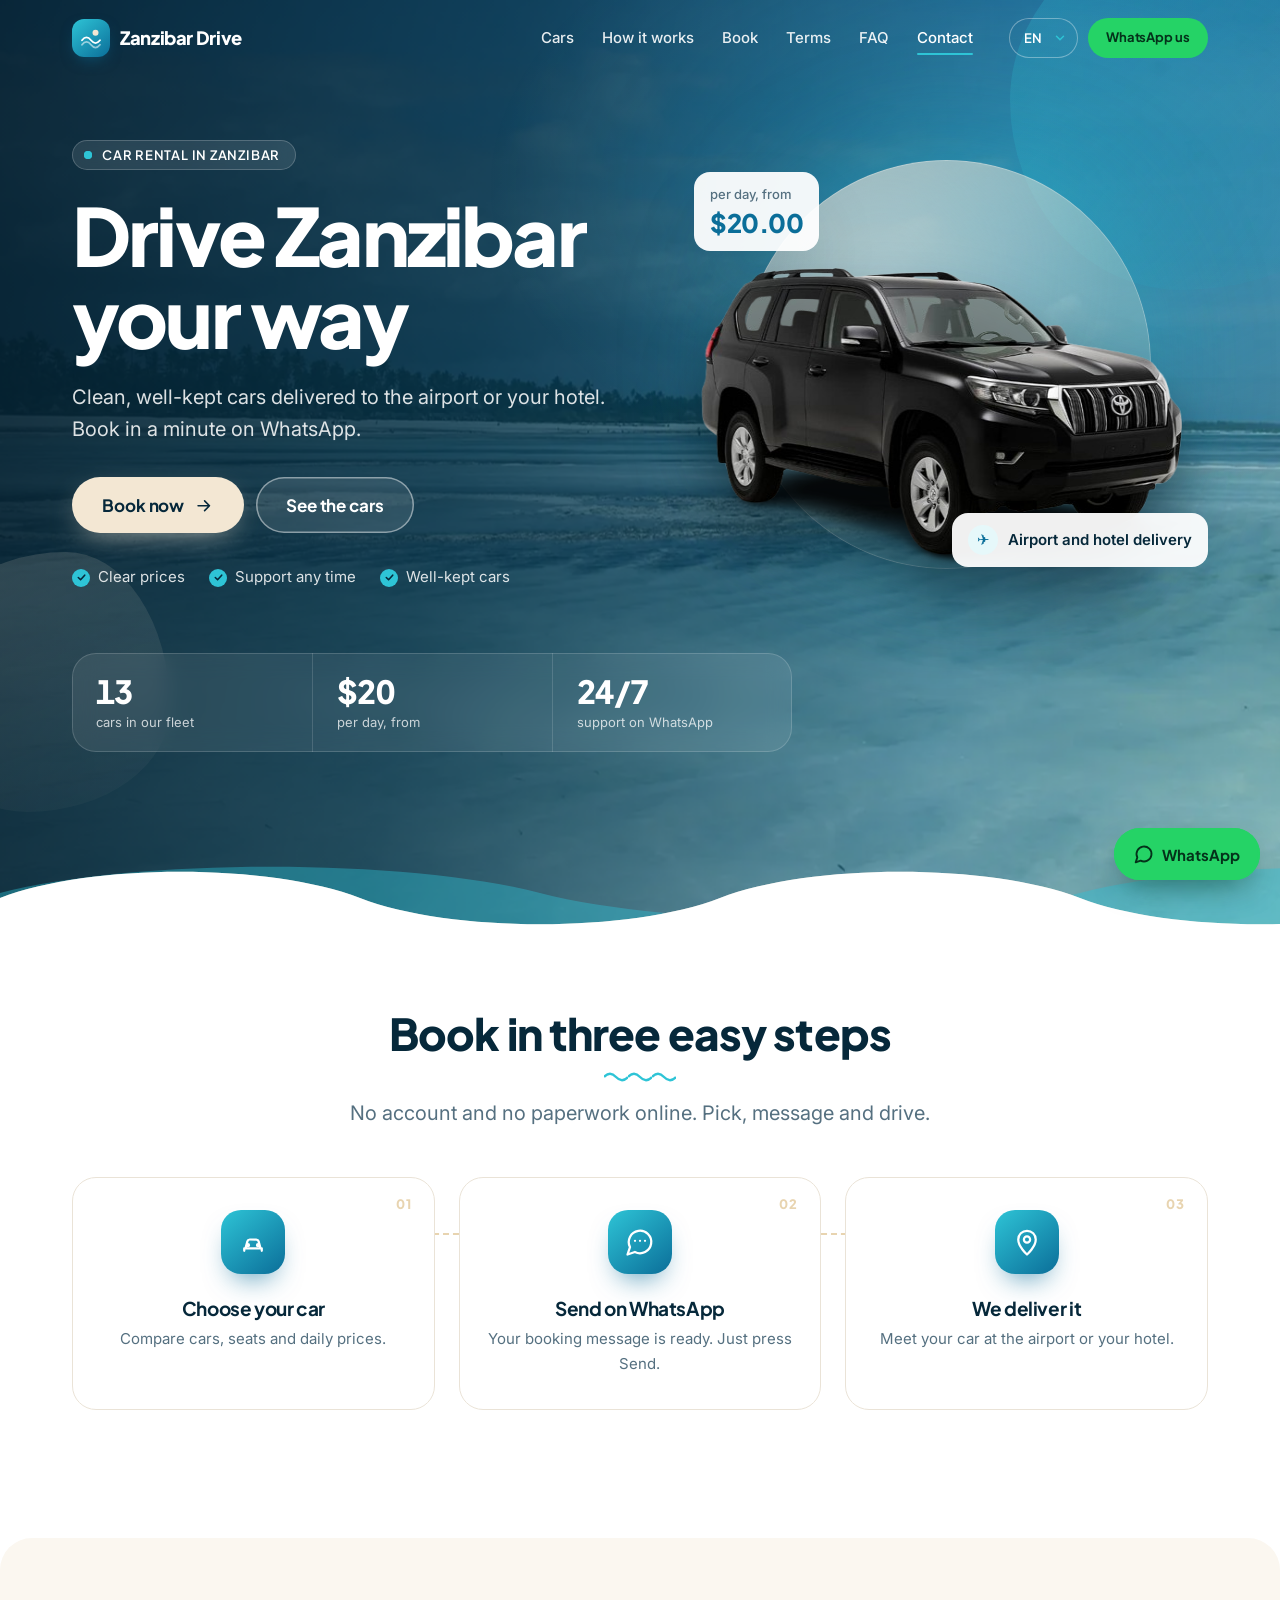
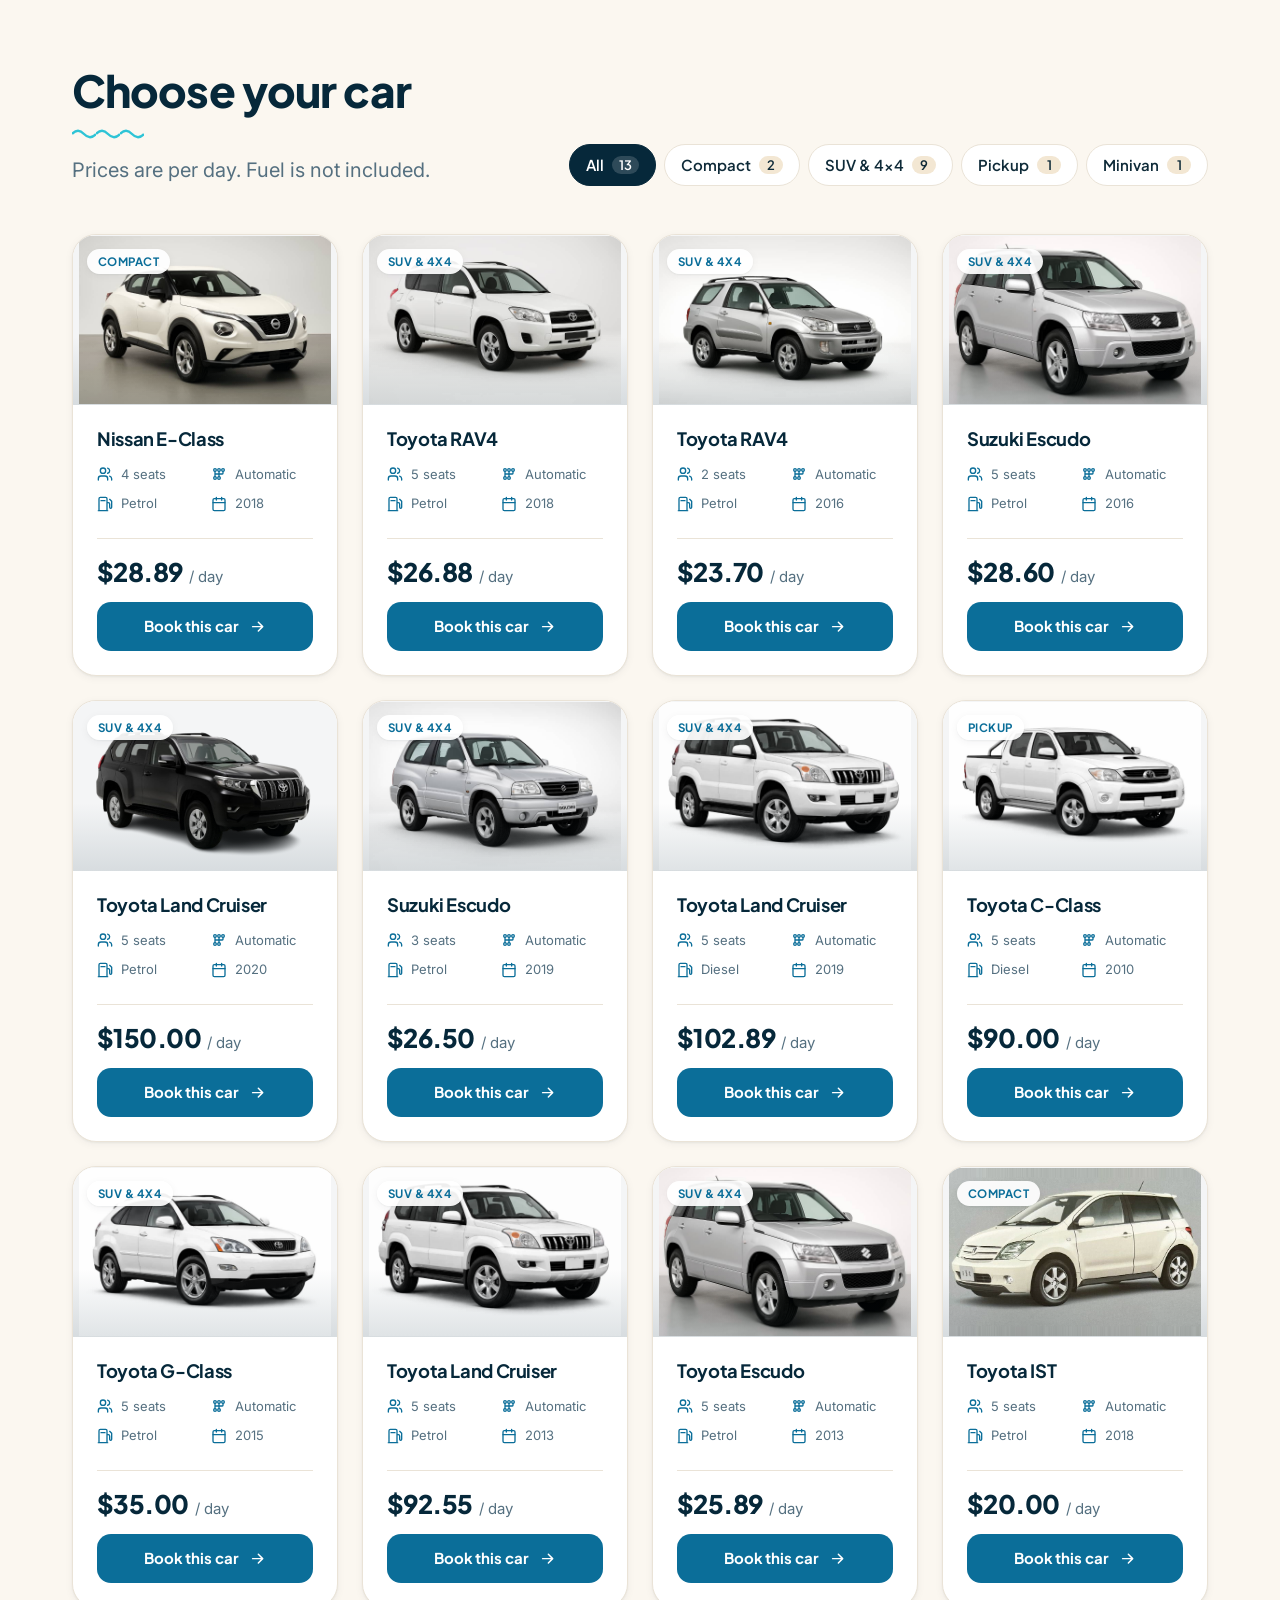
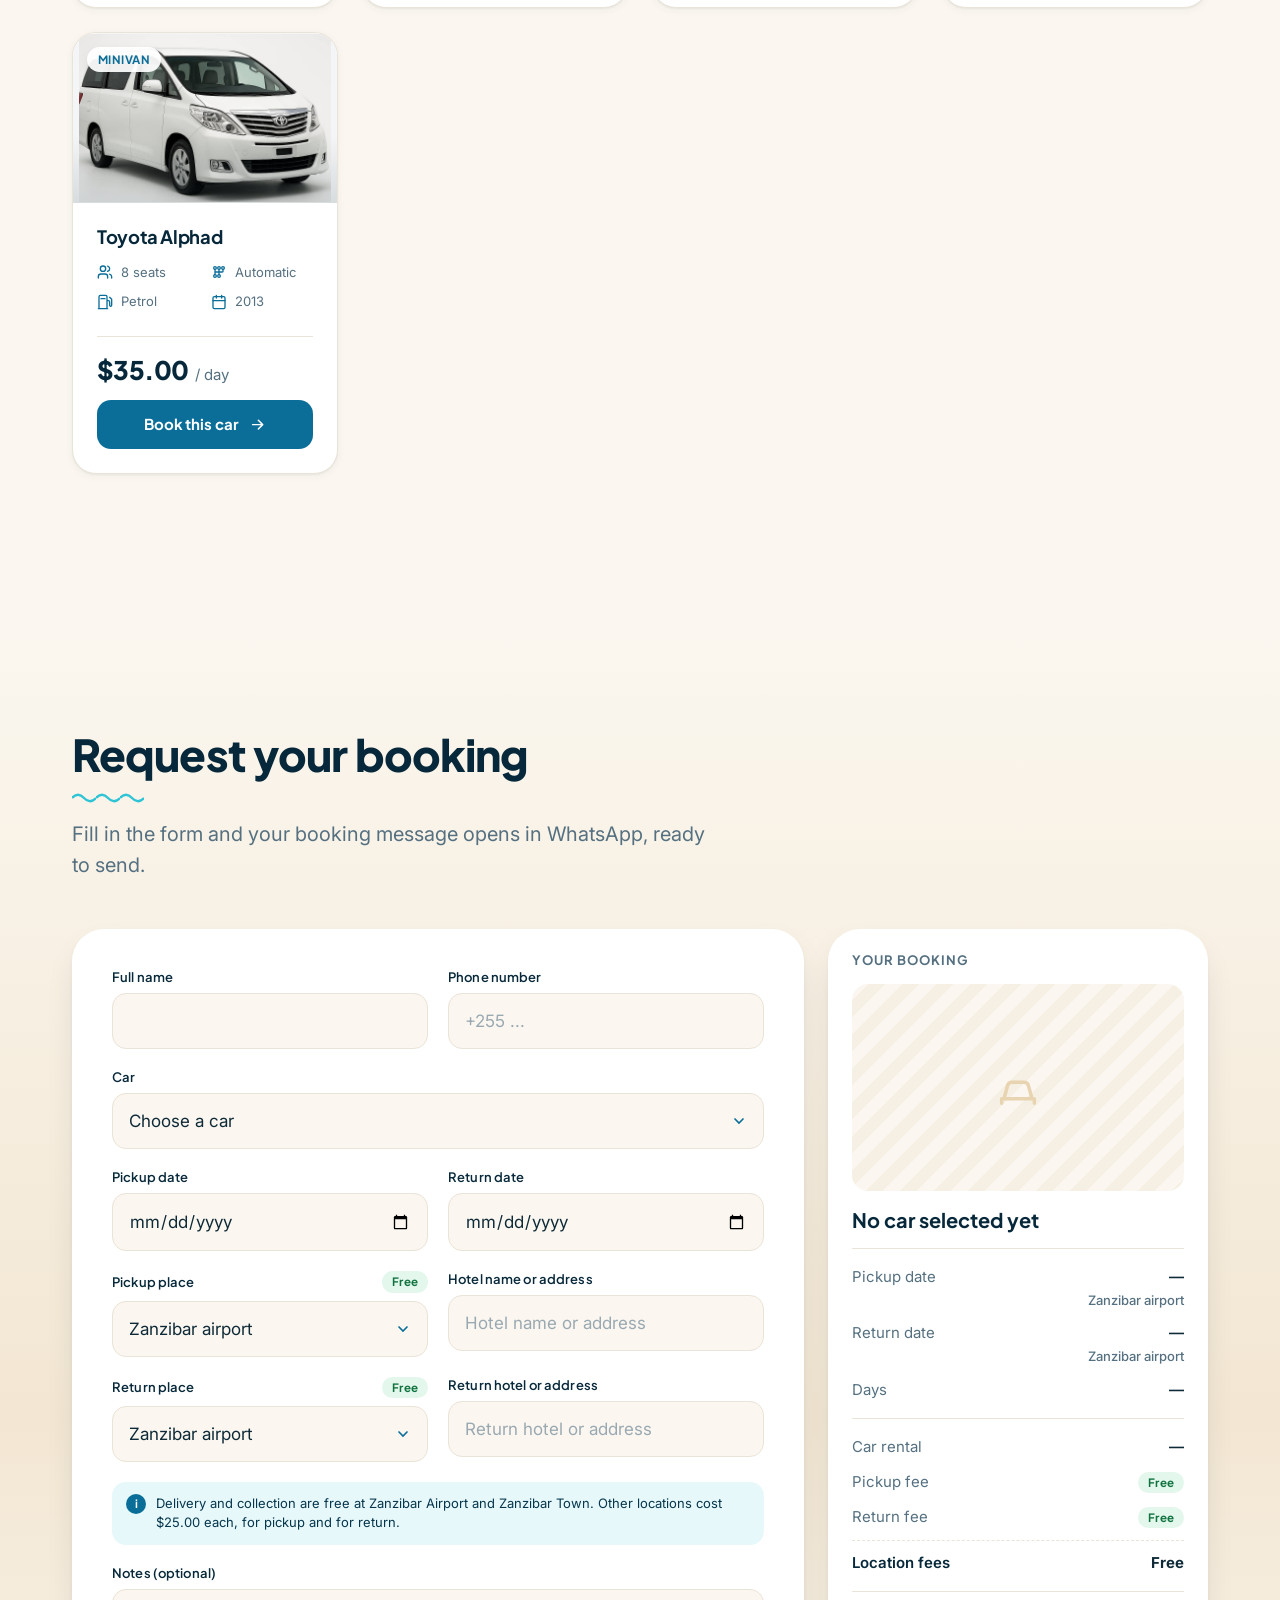
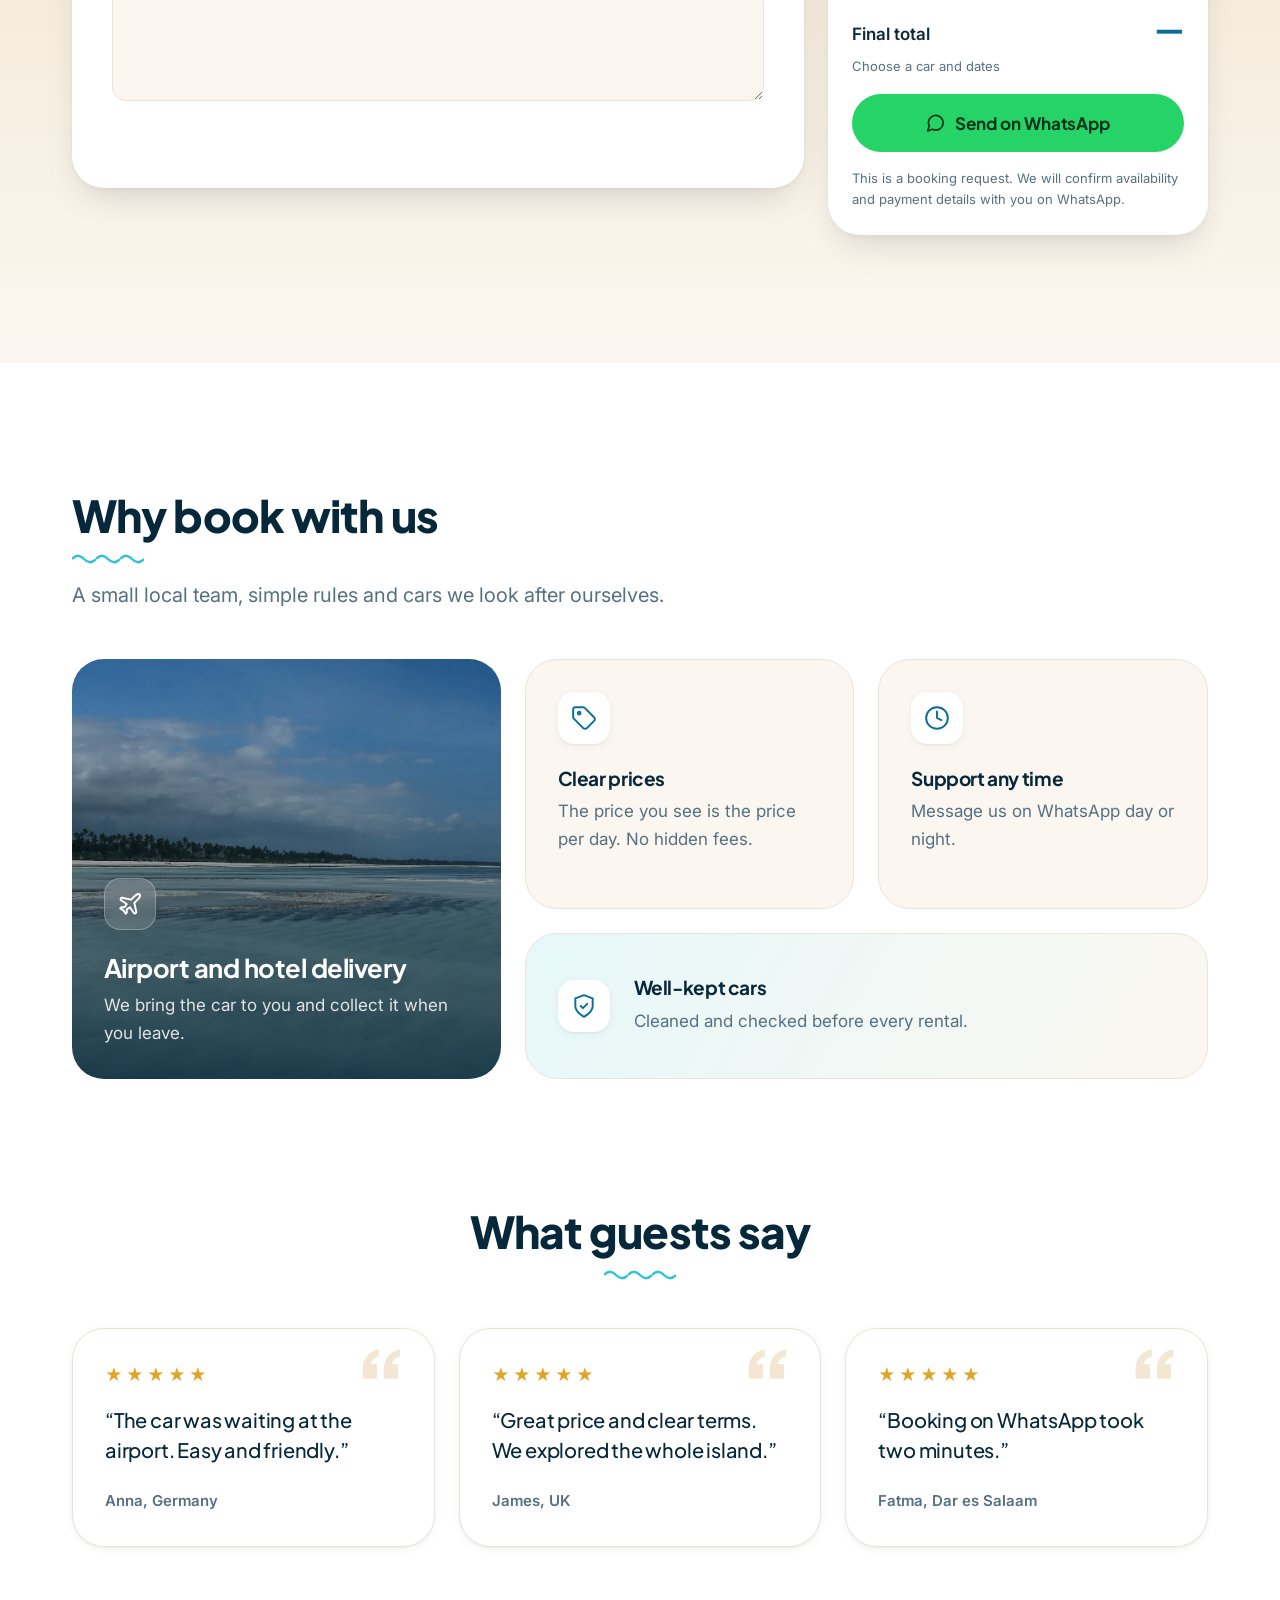
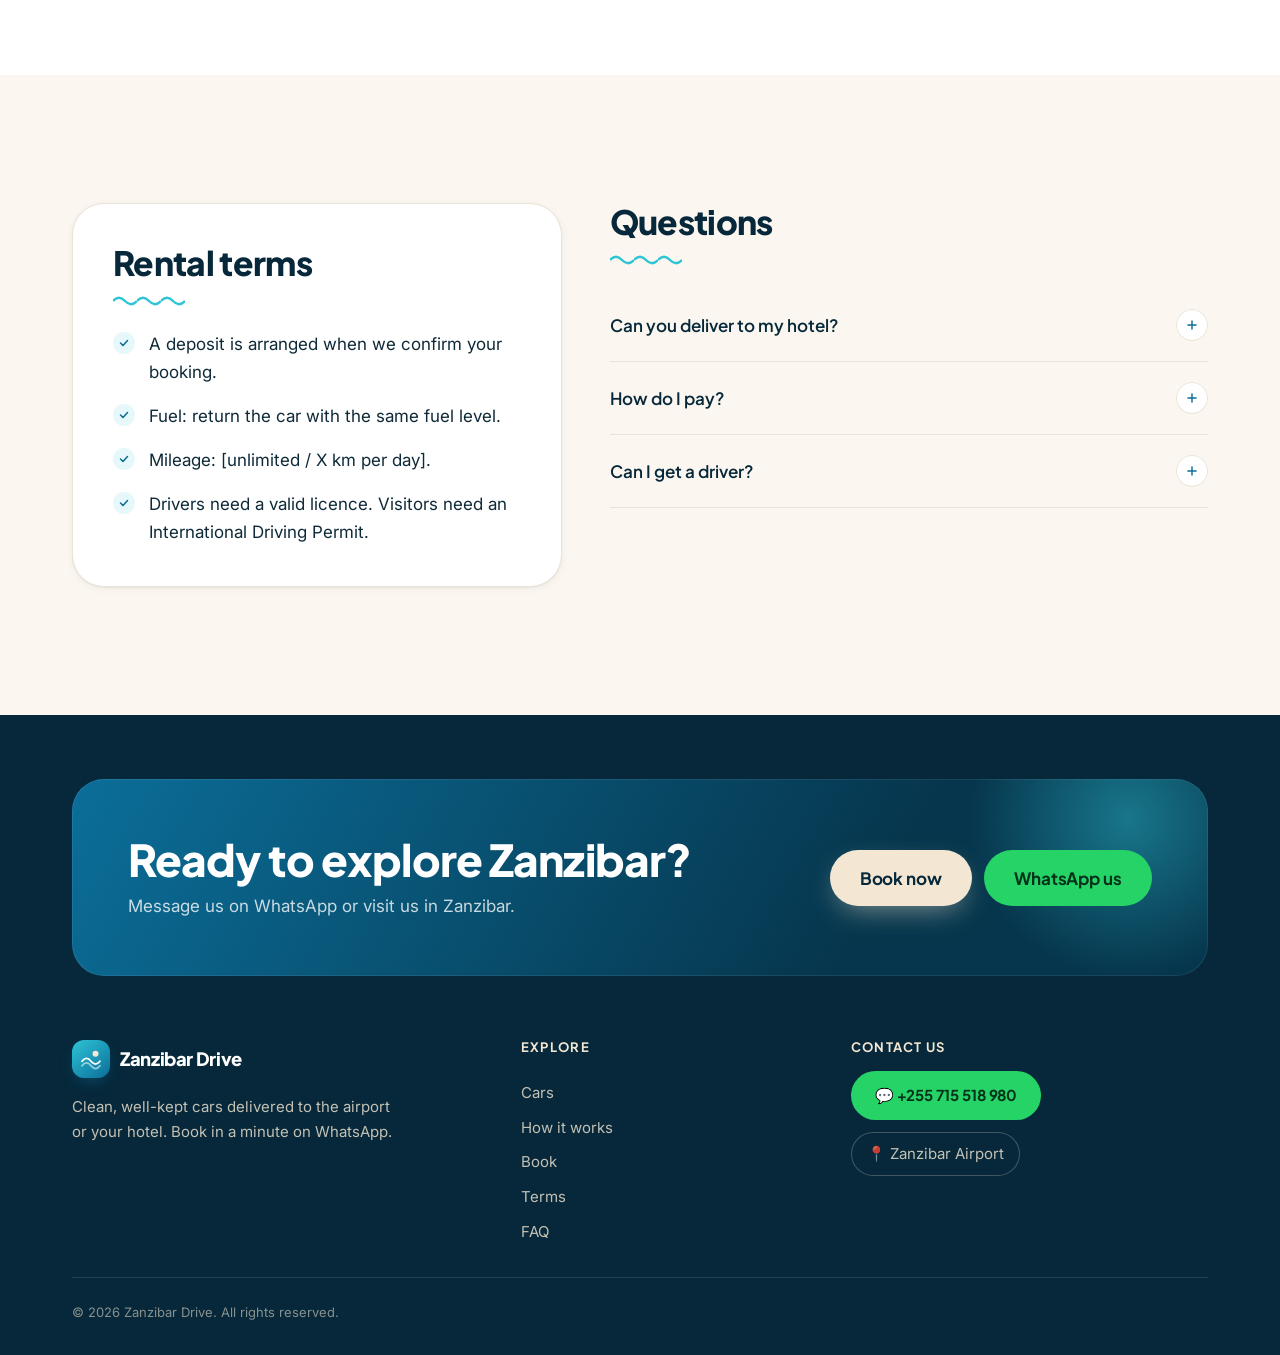
==== commit 66ef2351: "hh" ====
--- a/index.html
+++ b/index.html
@@ -205,17 +205,22 @@
                   <input name="to" id="to" type="date" required />
                 </label>
                 <label>
-                  <span data-i18n="f_loc"></span>
-                  <select name="where">
-                    <option value="airport" data-i18n="l_air"></option>
-                    <option value="hotel" data-i18n="l_hotel"></option>
-                    <option value="other" data-i18n="l_other"></option>
-                  </select>
+                  <span class="lbl"><span data-i18n="f_loc"></span><em class="fee-pill" id="pickupFeePill"></em></span>
+                  <select name="pickup_loc" id="pickupLoc" class="loc-select" required></select>
                 </label>
                 <label>
                   <span data-i18n="f_place"></span>
                   <input name="place" data-ph="f_place" />
                 </label>
+                <label>
+                  <span class="lbl"><span data-i18n="f_ret_loc"></span><em class="fee-pill" id="returnFeePill"></em></span>
+                  <select name="return_loc" id="returnLoc" class="loc-select" required></select>
+                </label>
+                <label>
+                  <span data-i18n="f_ret_place"></span>
+                  <input name="return_place" data-ph="f_ret_place" />
+                </label>
+                <p class="full fee-note" id="feeNote"></p>
                 <label class="full">
                   <span data-i18n="f_notes"></span>
                   <textarea name="notes" rows="3"></textarea>
@@ -233,13 +238,10 @@
                 </div>
               </div>
               <p class="sum-car"><b id="sumCar"></b><span id="sumRate"></span></p>
-              <dl class="sum-rows">
-                <div><dt data-i18n="f_pick"></dt><dd id="sumFrom">—</dd></div>
-                <div><dt data-i18n="f_ret"></dt><dd id="sumTo">—</dd></div>
-                <div><dt data-i18n="days"></dt><dd id="sumDays">—</dd></div>
-              </dl>
+              <dl class="sum-rows" id="sumTrip"></dl>
+              <dl class="sum-rows sum-money" id="sumMoney"></dl>
               <div class="sum-total">
-                <span data-i18n="est"></span>
+                <span data-i18n="sum_total"></span>
                 <strong id="total">—</strong>
               </div>
               <p class="sum-hint" id="sumHint"></p>
--- a/css.css
+++ b/css.css
@@ -2413,3 +2413,114 @@
     transform: none
   }
 }
+
+
+/* =========================================================
+   Delivery & return location fees
+   ========================================================= */
+label>.lbl {
+  display: flex;
+  align-items: center;
+  justify-content: space-between;
+  gap: 8px;
+  margin-bottom: 8px;
+  font: 600 var(--fs-xs) var(--f-display);
+  color: var(--ink)
+}
+
+.fee-pill {
+  display: inline-flex;
+  align-items: center;
+  padding: 2px 10px;
+  border-radius: var(--r-pill);
+  font: 700 .72rem/1.5 var(--f-display);
+  font-style: normal;
+  letter-spacing: .02em;
+  white-space: nowrap
+}
+
+.fee-pill:empty {
+  display: none
+}
+
+.fee-pill.is-free {
+  background: #E3F7EC;
+  color: #11733F
+}
+
+.fee-pill.is-paid {
+  background: #FFF1DD;
+  color: #8A5300
+}
+
+.fee-note {
+  display: flex;
+  gap: 10px;
+  align-items: flex-start;
+  padding: 12px 14px;
+  border-radius: 14px;
+  background: var(--turq-50);
+  color: var(--deep);
+  font-size: var(--fs-xs);
+  line-height: 1.5
+}
+
+.fee-note::before {
+  content: "i";
+  flex: none;
+  display: grid;
+  place-items: center;
+  width: 20px;
+  height: 20px;
+  border-radius: 50%;
+  background: var(--ocean);
+  color: #fff;
+  font: 700 .72rem var(--f-display)
+}
+
+.sum-rows dd small {
+  display: block;
+  font-size: var(--fs-xs);
+  font-weight: 500;
+  color: var(--muted)
+}
+
+.sum-rows+.sum-rows {
+  margin-top: calc(var(--s4) * -1);
+  border-top: 0
+}
+
+.sum-money div.sub {
+  padding-top: 10px;
+  border-top: 1px dashed var(--line)
+}
+
+.sum-money div.sub dt {
+  color: var(--ink);
+  font-weight: 600
+}
+
+#total.bump {
+  animation: bump .45s var(--ease)
+}
+
+@keyframes bump {
+  40% {
+    transform: scale(1.08);
+    color: var(--turq)
+  }
+}
+
+optgroup {
+  font-weight: 700;
+  color: var(--muted)
+}
+
+option {
+  color: var(--text);
+  font-weight: 400
+}
+
+.sum-rows dt::first-letter {
+  text-transform: uppercase
+}
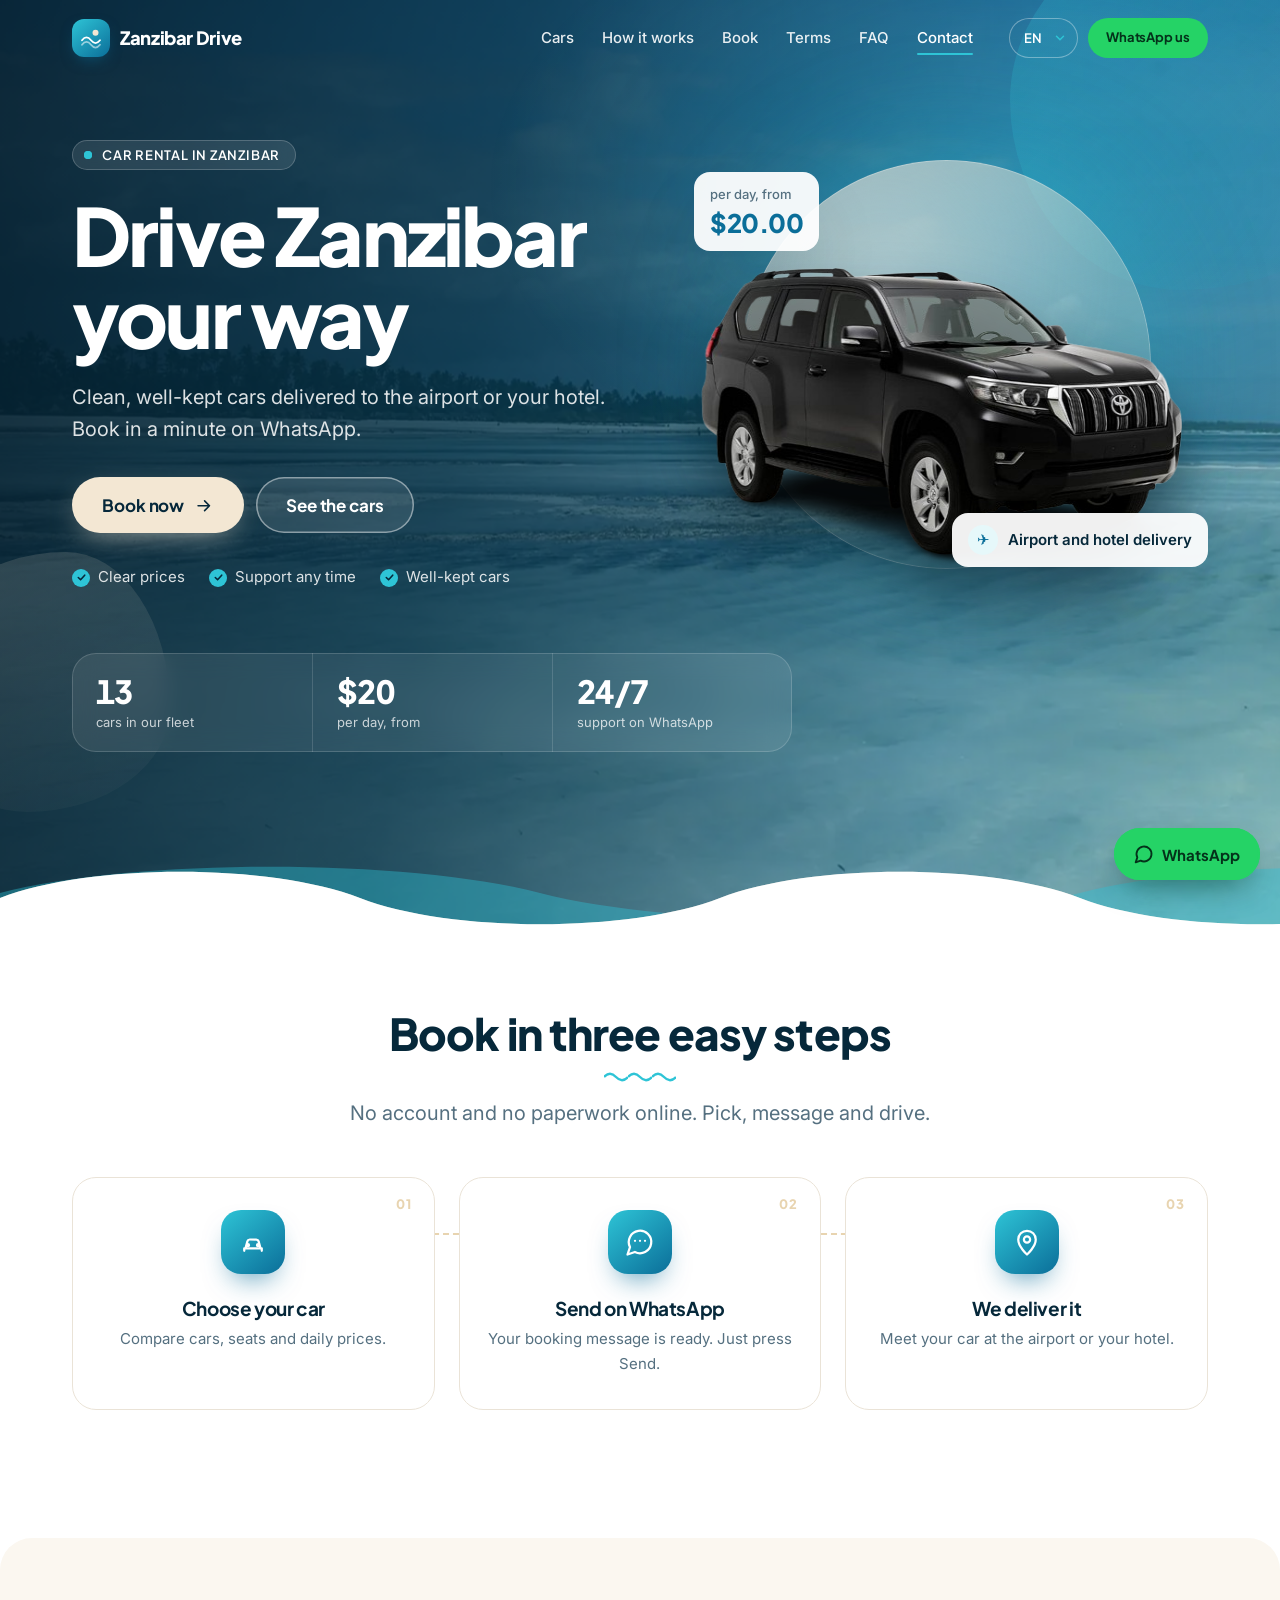
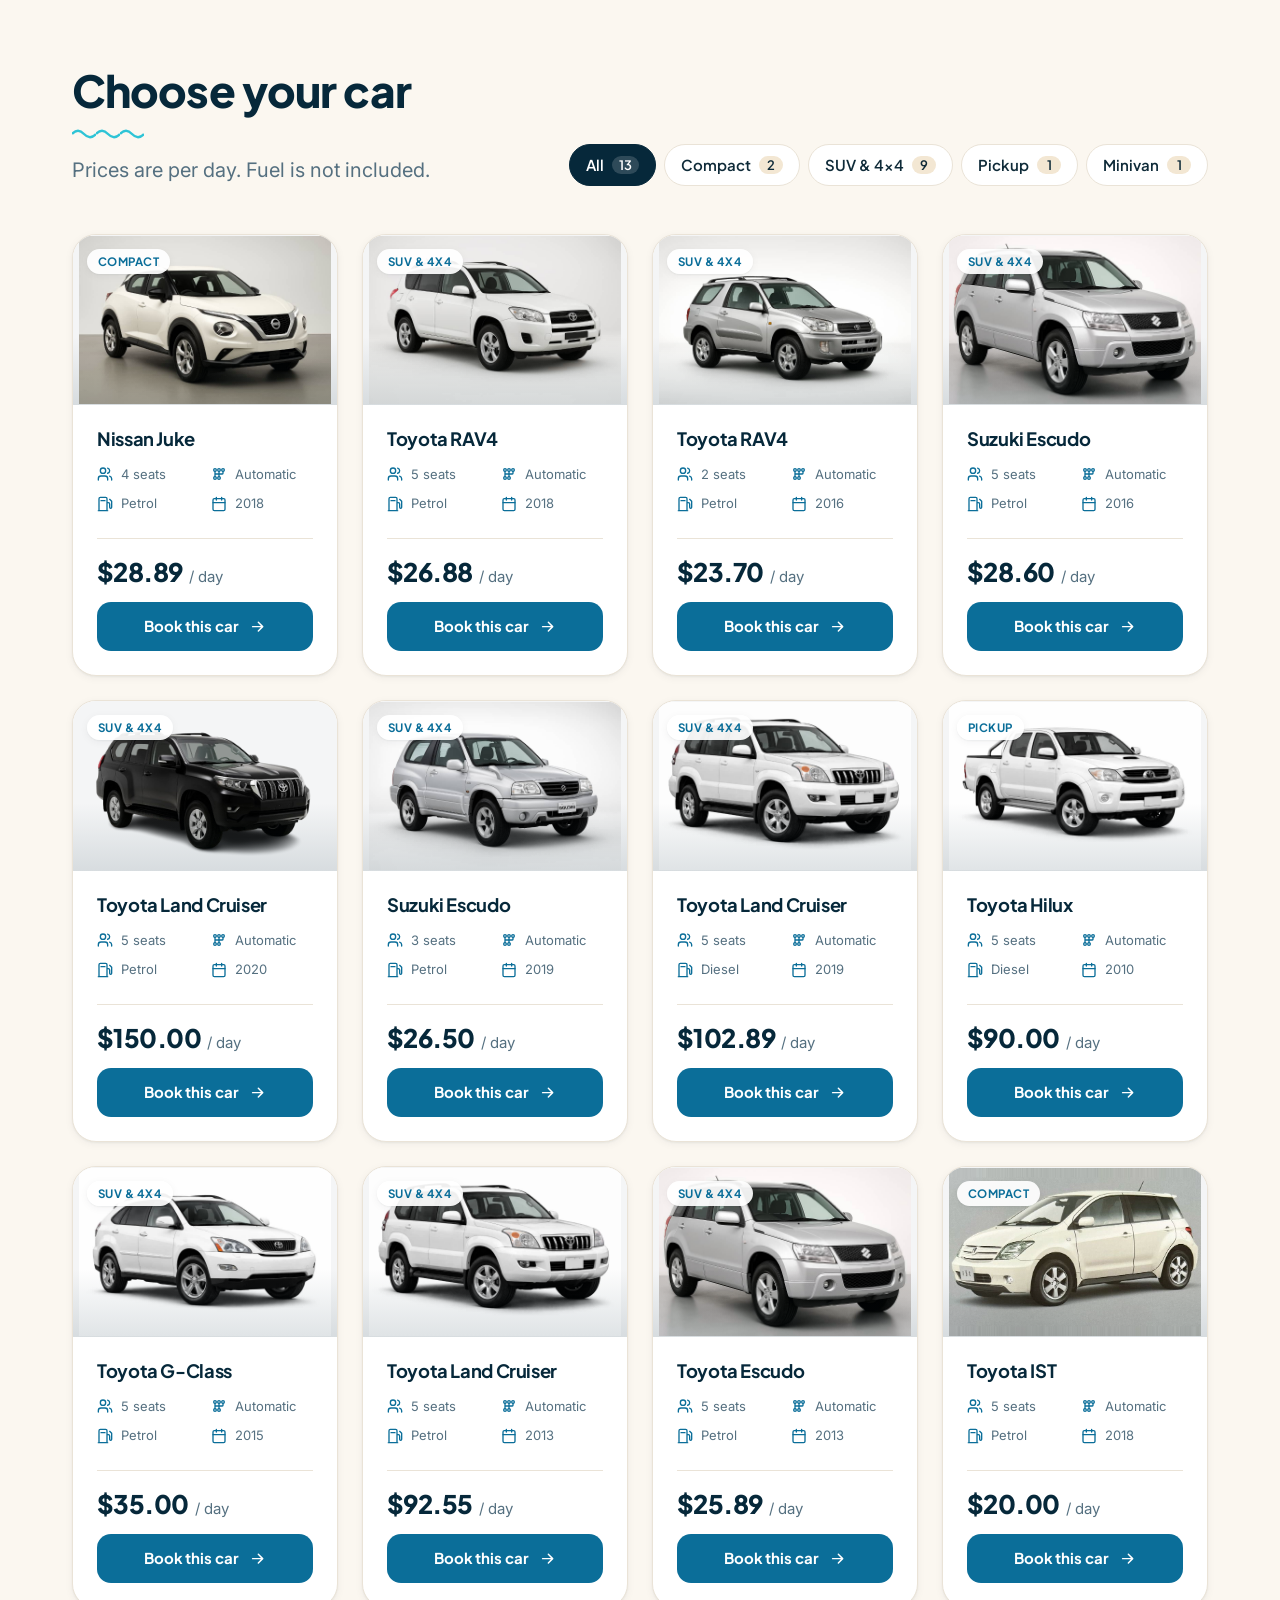
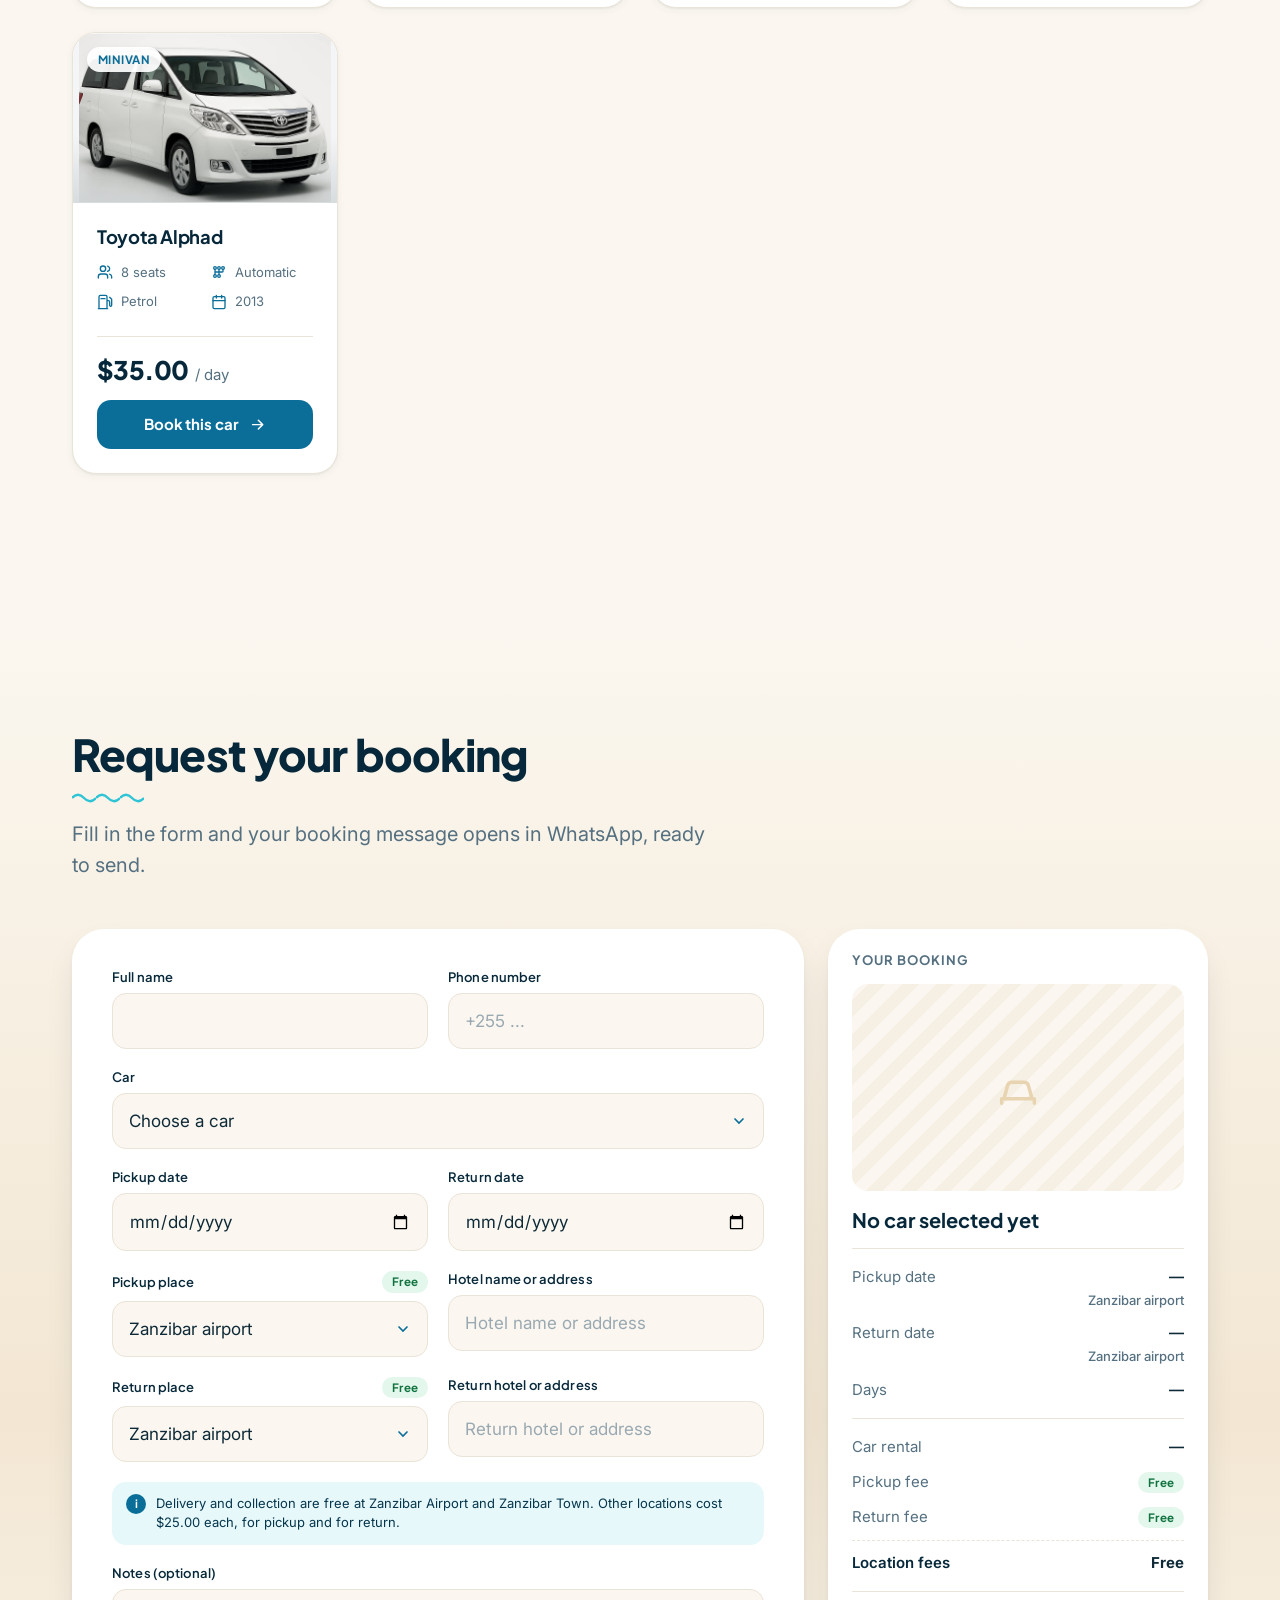
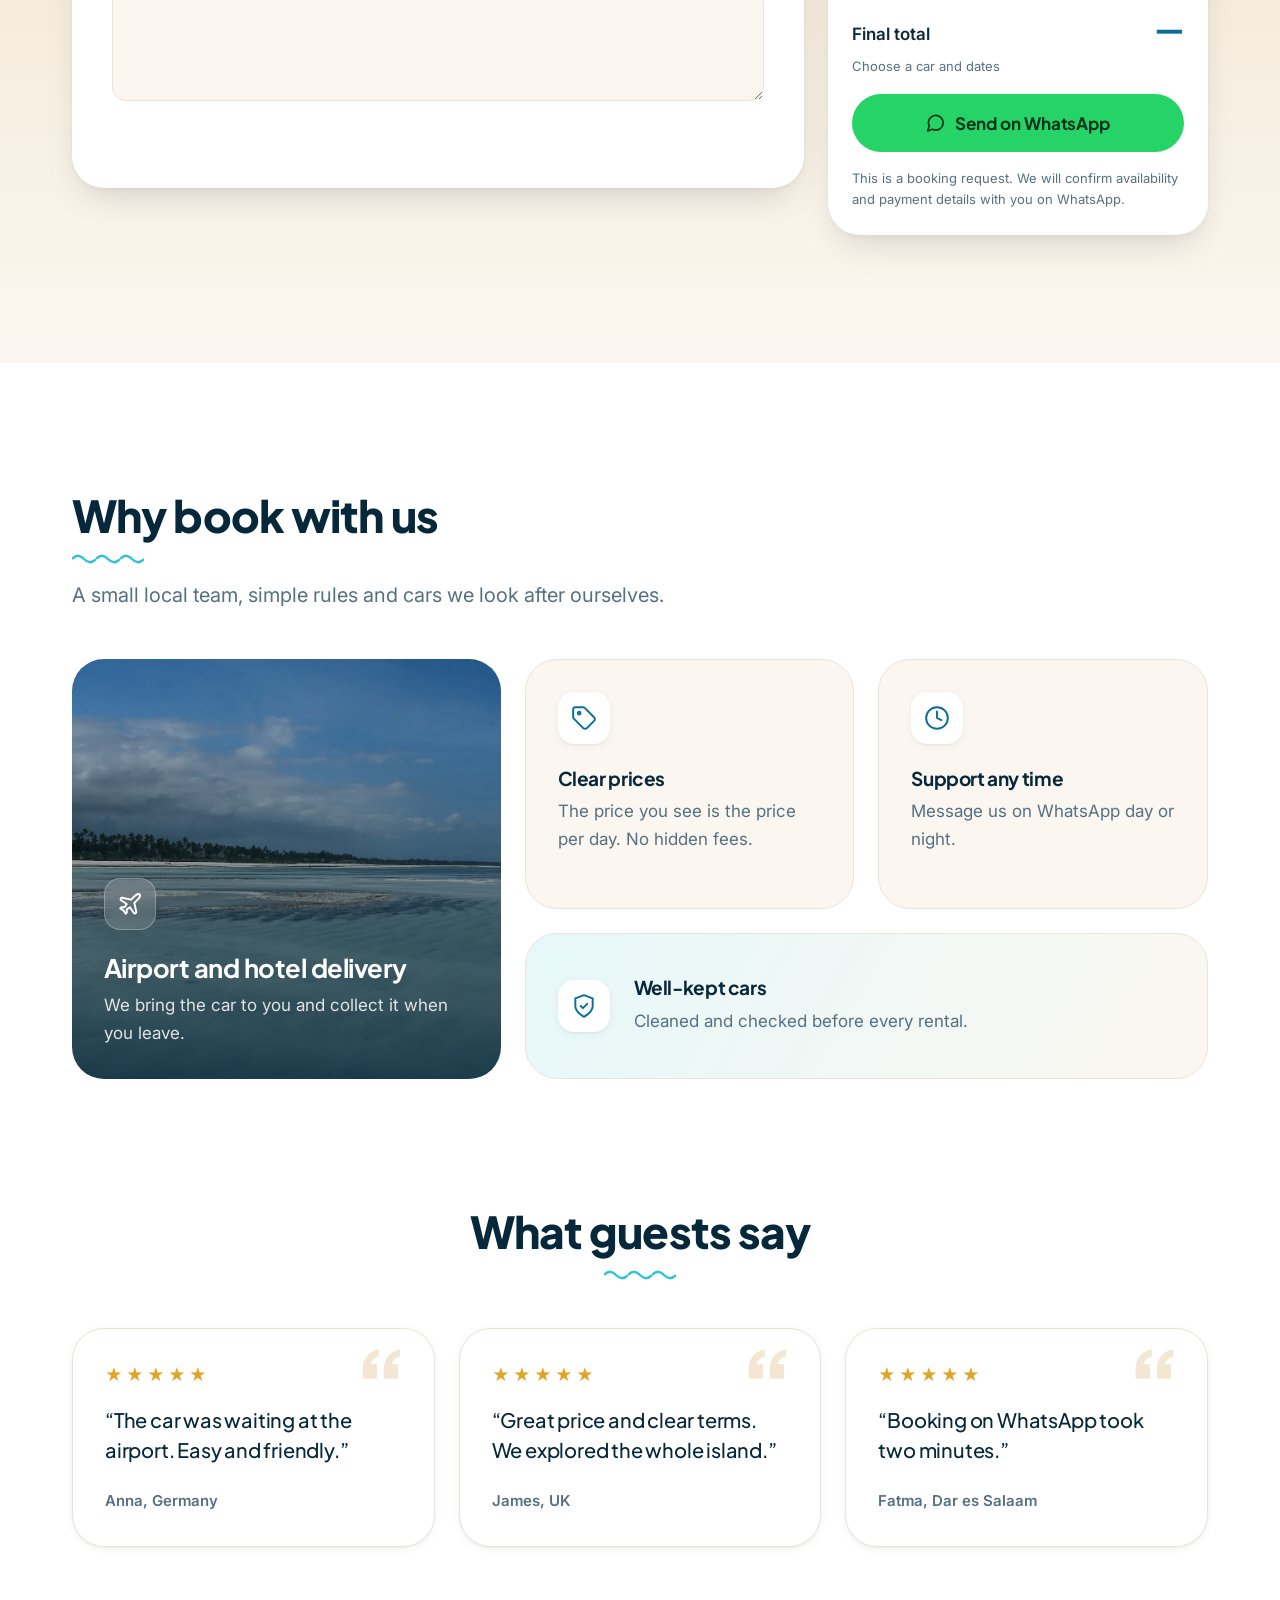
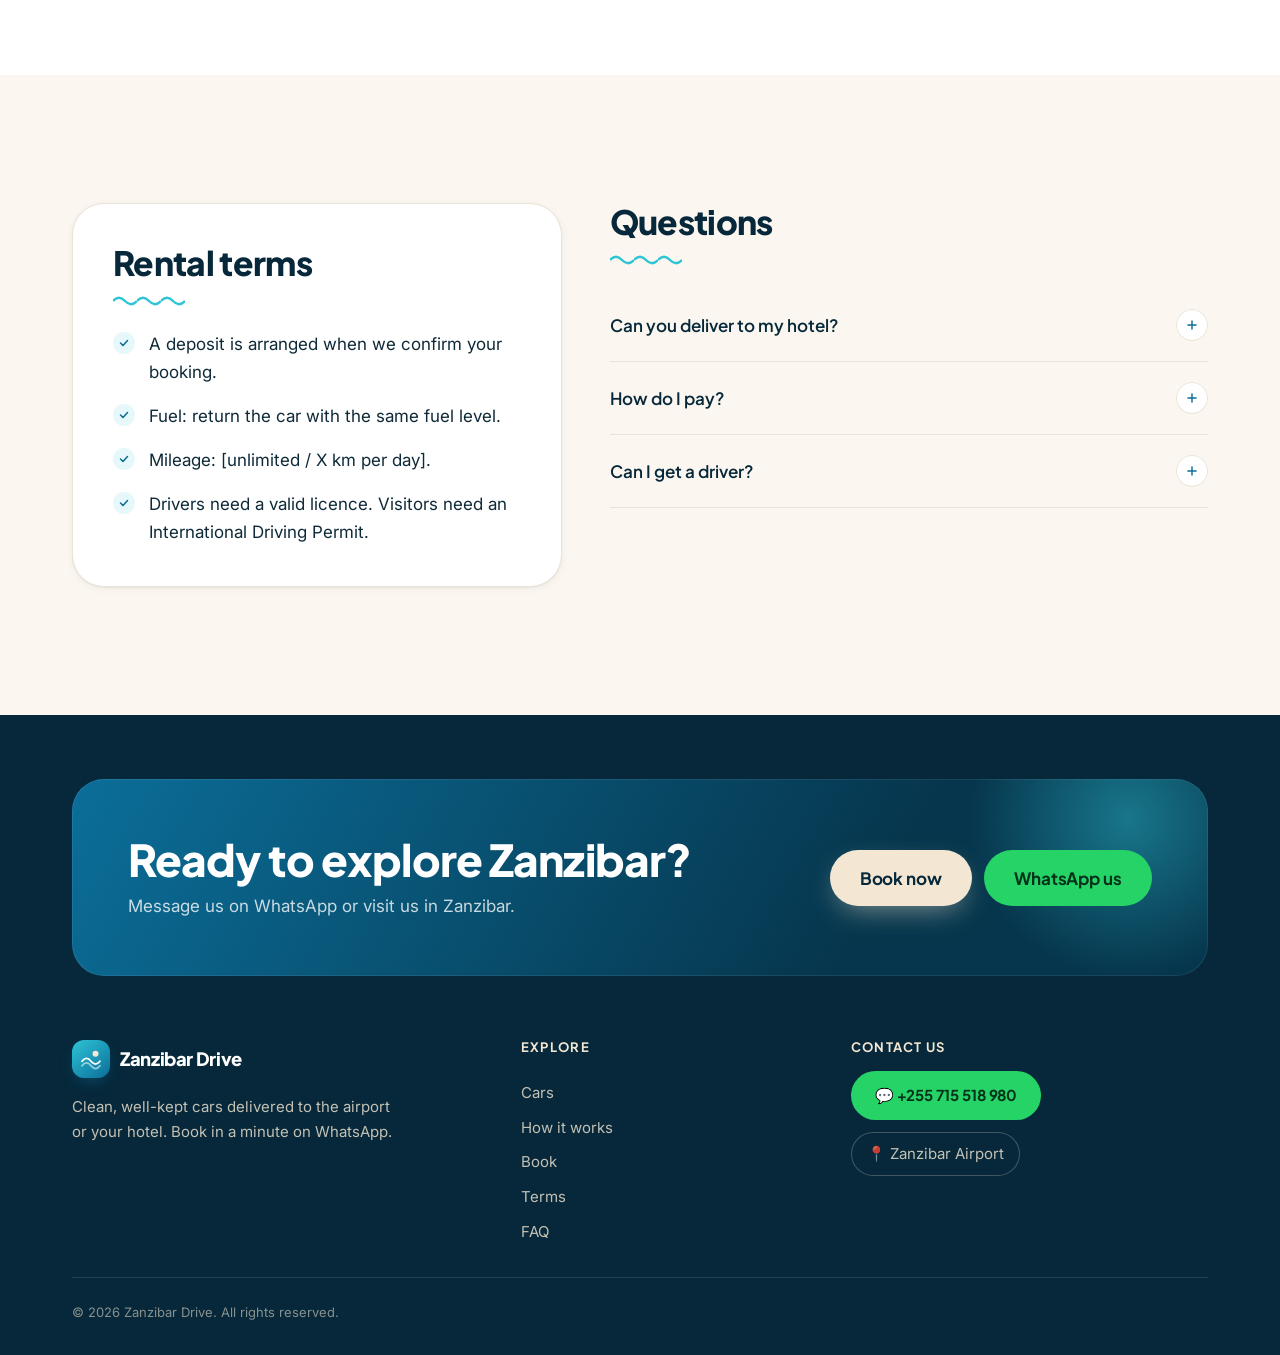
==== commit 32bb9180: "commit" ====
--- a/index.html
+++ b/index.html
@@ -12,7 +12,10 @@
       name="keywords"
       content="car rental Zanzibar, airport pickup Zanzibar, hire a car Zanzibar, gari za kukodisha Zanzibar"
     />
-    <meta property="og:title" content="Zanzibar Drive | Car Rental in Zanzibar" />
+    <meta
+      property="og:title"
+      content="Zanzibar Drive | Car Rental in Zanzibar"
+    />
     <meta
       property="og:description"
       content="Clean cars delivered to the airport or your hotel. Book in a minute on WhatsApp."
@@ -20,7 +23,9 @@
     <meta property="og:type" content="website" />
     <meta property="og:image" content="images/hero.webp" />
     <meta name="theme-color" content="#06364D" />
-    <script>document.documentElement.classList.add('js')</script>
+    <script>
+      document.documentElement.classList.add("js");
+    </script>
     <link rel="preload" as="image" href="images/hero.webp" />
     <link rel="preconnect" href="https://fonts.googleapis.com" />
     <link rel="preconnect" href="https://fonts.gstatic.com" crossorigin />
@@ -38,7 +43,11 @@
       <div class="wrap bar">
         <a class="logo" href="#top">
           <span class="logo-mark" aria-hidden="true">
-            <svg viewBox="0 0 32 32"><path d="M4 19c4-5 8-5 12 0s8 5 12 0" /><path d="M4 25c4-5 8-5 12 0s8 5 12 0" opacity=".55" /><circle cx="22" cy="9" r="4" /></svg>
+            <svg viewBox="0 0 32 32">
+              <path d="M4 19c4-5 8-5 12 0s8 5 12 0" />
+              <path d="M4 25c4-5 8-5 12 0s8 5 12 0" opacity=".55" />
+              <circle cx="22" cy="9" r="4" />
+            </svg>
           </span>
           <span data-biz></span>
         </a>
@@ -72,8 +81,17 @@
             <option value="fr">FR</option>
             <option value="es">ES</option>
           </select>
-          <a class="btn btn-wa sm hide-m" data-wa><span data-i18n="wa"></span></a>
-          <button class="menu" id="menu" type="button" aria-label="Menu" aria-controls="nav" aria-expanded="false">
+          <a class="btn btn-wa sm hide-m" data-wa
+            ><span data-i18n="wa"></span
+          ></a>
+          <button
+            class="menu"
+            id="menu"
+            type="button"
+            aria-label="Menu"
+            aria-controls="nav"
+            aria-expanded="false"
+          >
             <span></span><span></span>
           </button>
         </div>
@@ -89,13 +107,23 @@
 
         <div class="wrap hero-grid">
           <div class="hero-copy">
-            <p class="kicker"><span class="pulse" aria-hidden="true"></span><span data-i18n="hero_kicker"></span></p>
+            <p class="kicker">
+              <span class="pulse" aria-hidden="true"></span
+              ><span data-i18n="hero_kicker"></span>
+            </p>
             <h1 data-i18n="h1"></h1>
             <p class="hero-p" data-i18n="hero_p"></p>
             <div class="hero-cta">
-              <a class="btn btn-sand lg" href="#book"><span data-i18n="cta_book"></span>
-                <svg class="ic" viewBox="0 0 24 24" aria-hidden="true"><path d="M5 12h14M13 6l6 6-6 6" /></svg></a>
-              <a class="btn btn-glass lg" href="#fleetsec" data-i18n="cta_fleet"></a>
+              <a class="btn btn-sand lg" href="#book"
+                ><span data-i18n="cta_book"></span>
+                <svg class="ic" viewBox="0 0 24 24" aria-hidden="true">
+                  <path d="M5 12h14M13 6l6 6-6 6" /></svg
+              ></a>
+              <a
+                class="btn btn-glass lg"
+                href="#fleetsec"
+                data-i18n="cta_fleet"
+              ></a>
             </div>
             <ul class="trust">
               <li data-i18n="w1t"></li>
@@ -106,7 +134,13 @@
 
           <div class="hero-visual" aria-hidden="true">
             <div class="sun"></div>
-            <img class="hero-car" src="images/Toyota Land Cruiser.png" alt="" width="612" height="408" />
+            <img
+              class="hero-car"
+              src="images/Toyota Land Cruiser.png"
+              alt=""
+              width="612"
+              height="408"
+            />
             <div class="float-chip chip-a">
               <small data-i18n="stat_from"></small>
               <b id="heroFrom"></b>
@@ -119,9 +153,19 @@
 
         <div class="wrap">
           <dl class="stats">
-            <div><dt><b id="statCars" data-count="0">0</b></dt><dd data-i18n="stat_cars"></dd></div>
-            <div><dt><b id="statFrom" data-count="0" data-dec="0">0</b></dt><dd data-i18n="stat_from"></dd></div>
-            <div><dt><b>24/7</b></dt><dd data-i18n="stat_support"></dd></div>          </dl>
+            <div>
+              <dt><b id="statCars" data-count="0">0</b></dt>
+              <dd data-i18n="stat_cars"></dd>
+            </div>
+            <div>
+              <dt><b id="statFrom" data-count="0" data-dec="0">0</b></dt>
+              <dd data-i18n="stat_from"></dd>
+            </div>
+            <div>
+              <dt><b>24/7</b></dt>
+              <dd data-i18n="stat_support"></dd>
+            </div>
+          </dl>
         </div>
 
         <div class="waves w3" aria-hidden="true"></div>
@@ -137,21 +181,36 @@
             <p class="lead" data-i18n="how_p"></p>
           </div>
           <ol class="steps">
-            <li class="step reveal" style="--i:0">
+            <li class="step reveal" style="--i: 0">
               <span class="step-n">01</span>
-              <span class="step-ic" aria-hidden="true"><svg viewBox="0 0 24 24"><path d="M5 17h14M6 17l1.5-5.5A2 2 0 0 1 9.4 10h5.2a2 2 0 0 1 1.9 1.5L18 17M5 17v2M19 17v2" /><circle cx="8" cy="14.5" r=".8" /><circle cx="16" cy="14.5" r=".8" /></svg></span>
+              <span class="step-ic" aria-hidden="true"
+                ><svg viewBox="0 0 24 24">
+                  <path
+                    d="M5 17h14M6 17l1.5-5.5A2 2 0 0 1 9.4 10h5.2a2 2 0 0 1 1.9 1.5L18 17M5 17v2M19 17v2"
+                  />
+                  <circle cx="8" cy="14.5" r=".8" />
+                  <circle cx="16" cy="14.5" r=".8" /></svg
+              ></span>
               <h3 data-i18n="s1t"></h3>
               <p data-i18n="s1p"></p>
             </li>
-            <li class="step reveal" style="--i:1">
+            <li class="step reveal" style="--i: 1">
               <span class="step-n">02</span>
-              <span class="step-ic" aria-hidden="true"><svg viewBox="0 0 24 24"><path d="M7.9 20A9 9 0 1 0 4 16.1L2 22Z" /><path d="M8 11h.01M12 11h.01M16 11h.01" /></svg></span>
+              <span class="step-ic" aria-hidden="true"
+                ><svg viewBox="0 0 24 24">
+                  <path d="M7.9 20A9 9 0 1 0 4 16.1L2 22Z" />
+                  <path d="M8 11h.01M12 11h.01M16 11h.01" /></svg
+              ></span>
               <h3 data-i18n="s2t"></h3>
               <p data-i18n="s2p"></p>
             </li>
-            <li class="step reveal" style="--i:2">
+            <li class="step reveal" style="--i: 2">
               <span class="step-n">03</span>
-              <span class="step-ic" aria-hidden="true"><svg viewBox="0 0 24 24"><path d="M12 22s7-6.2 7-12a7 7 0 1 0-14 0c0 5.8 7 12 7 12Z" /><circle cx="12" cy="10" r="2.5" /></svg></span>
+              <span class="step-ic" aria-hidden="true"
+                ><svg viewBox="0 0 24 24">
+                  <path d="M12 22s7-6.2 7-12a7 7 0 1 0-14 0c0 5.8 7 12 7 12Z" />
+                  <circle cx="12" cy="10" r="2.5" /></svg
+              ></span>
               <h3 data-i18n="s3t"></h3>
               <p data-i18n="s3p"></p>
             </li>
@@ -167,7 +226,12 @@
               <h2 data-i18n="fleet_h"></h2>
               <p class="lead" data-i18n="fleet_p"></p>
             </div>
-            <div class="filters" id="filters" role="group" aria-label="Filter"></div>
+            <div
+              class="filters"
+              id="filters"
+              role="group"
+              aria-label="Filter"
+            ></div>
           </div>
           <div class="grid" id="fleet" aria-live="polite"></div>
         </div>
@@ -190,7 +254,13 @@
                 </label>
                 <label>
                   <span data-i18n="f_phone"></span>
-                  <input name="phone" type="tel" autocomplete="tel" placeholder="+255 ..." required />
+                  <input
+                    name="phone"
+                    type="tel"
+                    autocomplete="tel"
+                    placeholder="+255 ..."
+                    required
+                  />
                 </label>
                 <label class="full">
                   <span data-i18n="f_car"></span>
@@ -205,16 +275,32 @@
                   <input name="to" id="to" type="date" required />
                 </label>
                 <label>
-                  <span class="lbl"><span data-i18n="f_loc"></span><em class="fee-pill" id="pickupFeePill"></em></span>
-                  <select name="pickup_loc" id="pickupLoc" class="loc-select" required></select>
+                  <span class="lbl"
+                    ><span data-i18n="f_loc"></span
+                    ><em class="fee-pill" id="pickupFeePill"></em
+                  ></span>
+                  <select
+                    name="pickup_loc"
+                    id="pickupLoc"
+                    class="loc-select"
+                    required
+                  ></select>
                 </label>
                 <label>
                   <span data-i18n="f_place"></span>
                   <input name="place" data-ph="f_place" />
                 </label>
                 <label>
-                  <span class="lbl"><span data-i18n="f_ret_loc"></span><em class="fee-pill" id="returnFeePill"></em></span>
-                  <select name="return_loc" id="returnLoc" class="loc-select" required></select>
+                  <span class="lbl"
+                    ><span data-i18n="f_ret_loc"></span
+                    ><em class="fee-pill" id="returnFeePill"></em
+                  ></span>
+                  <select
+                    name="return_loc"
+                    id="returnLoc"
+                    class="loc-select"
+                    required
+                  ></select>
                 </label>
                 <label>
                   <span data-i18n="f_ret_place"></span>
@@ -234,10 +320,16 @@
               <div class="sum-media">
                 <img id="estImg" alt="" hidden />
                 <div class="sum-ph" id="sumPh" aria-hidden="true">
-                  <svg viewBox="0 0 24 24"><path d="M5 17h14M6 17l1.5-5.5A2 2 0 0 1 9.4 10h5.2a2 2 0 0 1 1.9 1.5L18 17M5 17v2M19 17v2" /></svg>
+                  <svg viewBox="0 0 24 24">
+                    <path
+                      d="M5 17h14M6 17l1.5-5.5A2 2 0 0 1 9.4 10h5.2a2 2 0 0 1 1.9 1.5L18 17M5 17v2M19 17v2"
+                    />
+                  </svg>
                 </div>
               </div>
-              <p class="sum-car"><b id="sumCar"></b><span id="sumRate"></span></p>
+              <p class="sum-car">
+                <b id="sumCar"></b><span id="sumRate"></span>
+              </p>
               <dl class="sum-rows" id="sumTrip"></dl>
               <dl class="sum-rows sum-money" id="sumMoney"></dl>
               <div class="sum-total">
@@ -245,8 +337,15 @@
                 <strong id="total">—</strong>
               </div>
               <p class="sum-hint" id="sumHint"></p>
-              <button class="btn btn-wa big" id="sendBtn" type="submit" form="form">
-                <svg class="ic" viewBox="0 0 24 24" aria-hidden="true"><path d="M7.9 20A9 9 0 1 0 4 16.1L2 22Z" /></svg>
+              <button
+                class="btn btn-wa big"
+                id="sendBtn"
+                type="submit"
+                form="form"
+              >
+                <svg class="ic" viewBox="0 0 24 24" aria-hidden="true">
+                  <path d="M7.9 20A9 9 0 1 0 4 16.1L2 22Z" />
+                </svg>
                 <span data-i18n="send"></span>
               </button>
               <p class="small" data-i18n="note"></p>
@@ -263,25 +362,44 @@
             <p class="lead" data-i18n="why_p"></p>
           </div>
           <div class="bento">
-            <article class="b-card b-feature reveal" style="--i:0">
+            <article class="b-card b-feature reveal" style="--i: 0">
               <div class="b-copy">
-                <span class="b-ic" aria-hidden="true"><svg viewBox="0 0 24 24"><path d="M17.8 19.2 16 11l3.5-3.5C21 6 21.5 4 21 3c-1-.5-3 0-4.5 1.5L13 8 4.8 6.2c-.5-.1-.9.1-1.1.5l-.3.5c-.2.5-.1 1 .3 1.3L9 12l-2 3H4l-1 1 3 2 2 3 1-1v-3l3-2 3.5 5.3c.3.4.8.5 1.3.3l.5-.2c.4-.3.6-.7.5-1.2z" /></svg></span>
+                <span class="b-ic" aria-hidden="true"
+                  ><svg viewBox="0 0 24 24">
+                    <path
+                      d="M17.8 19.2 16 11l3.5-3.5C21 6 21.5 4 21 3c-1-.5-3 0-4.5 1.5L13 8 4.8 6.2c-.5-.1-.9.1-1.1.5l-.3.5c-.2.5-.1 1 .3 1.3L9 12l-2 3H4l-1 1 3 2 2 3 1-1v-3l3-2 3.5 5.3c.3.4.8.5 1.3.3l.5-.2c.4-.3.6-.7.5-1.2z"
+                    /></svg
+                ></span>
                 <h3 data-i18n="w2t"></h3>
                 <p data-i18n="w2p"></p>
               </div>
             </article>
-            <article class="b-card reveal" style="--i:1">
-              <span class="b-ic" aria-hidden="true"><svg viewBox="0 0 24 24"><path d="M12.6 2.6A2 2 0 0 0 11.2 2H4a2 2 0 0 0-2 2v7.2a2 2 0 0 0 .6 1.4l8.7 8.7a2.4 2.4 0 0 0 3.4 0l6.6-6.6a2.4 2.4 0 0 0 0-3.4z" /><circle cx="7.5" cy="7.5" r="1.2" /></svg></span>
+            <article class="b-card reveal" style="--i: 1">
+              <span class="b-ic" aria-hidden="true"
+                ><svg viewBox="0 0 24 24">
+                  <path
+                    d="M12.6 2.6A2 2 0 0 0 11.2 2H4a2 2 0 0 0-2 2v7.2a2 2 0 0 0 .6 1.4l8.7 8.7a2.4 2.4 0 0 0 3.4 0l6.6-6.6a2.4 2.4 0 0 0 0-3.4z"
+                  />
+                  <circle cx="7.5" cy="7.5" r="1.2" /></svg
+              ></span>
               <h3 data-i18n="w1t"></h3>
               <p data-i18n="w1p"></p>
             </article>
-            <article class="b-card reveal" style="--i:2">
-              <span class="b-ic" aria-hidden="true"><svg viewBox="0 0 24 24"><circle cx="12" cy="12" r="10" /><path d="M12 6v6l4 2" /></svg></span>
+            <article class="b-card reveal" style="--i: 2">
+              <span class="b-ic" aria-hidden="true"
+                ><svg viewBox="0 0 24 24">
+                  <circle cx="12" cy="12" r="10" />
+                  <path d="M12 6v6l4 2" /></svg
+              ></span>
               <h3 data-i18n="w3t"></h3>
               <p data-i18n="w3p"></p>
             </article>
-            <article class="b-card b-wide reveal" style="--i:3">
-              <span class="b-ic" aria-hidden="true"><svg viewBox="0 0 24 24"><path d="M12 22s8-4 8-10V5l-8-3-8 3v7c0 6 8 10 8 10Z" /><path d="m9 12 2 2 4-4" /></svg></span>
+            <article class="b-card b-wide reveal" style="--i: 3">
+              <span class="b-ic" aria-hidden="true"
+                ><svg viewBox="0 0 24 24">
+                  <path d="M12 22s8-4 8-10V5l-8-3-8 3v7c0 6 8 10 8 10Z" />
+                  <path d="m9 12 2 2 4-4" /></svg
+              ></span>
               <div>
                 <h3 data-i18n="w4t"></h3>
                 <p data-i18n="w4p"></p>
@@ -299,9 +417,21 @@
           </div>
           <!-- PLACEHOLDER reviews: replace with real customer reviews -->
           <div class="reviews">
-            <blockquote class="reveal" style="--i:0" data-review="r1"></blockquote>
-            <blockquote class="reveal" style="--i:1" data-review="r2"></blockquote>
-            <blockquote class="reveal" style="--i:2" data-review="r3"></blockquote>
+            <blockquote
+              class="reveal"
+              style="--i: 0"
+              data-review="r1"
+            ></blockquote>
+            <blockquote
+              class="reveal"
+              style="--i: 1"
+              data-review="r2"
+            ></blockquote>
+            <blockquote
+              class="reveal"
+              style="--i: 2"
+              data-review="r3"
+            ></blockquote>
           </div>
         </div>
       </section>
@@ -355,7 +485,11 @@
           <div class="foot-brand">
             <a class="logo" href="#top">
               <span class="logo-mark" aria-hidden="true">
-                <svg viewBox="0 0 32 32"><path d="M4 19c4-5 8-5 12 0s8 5 12 0" /><path d="M4 25c4-5 8-5 12 0s8 5 12 0" opacity=".55" /><circle cx="22" cy="9" r="4" /></svg>
+                <svg viewBox="0 0 32 32">
+                  <path d="M4 19c4-5 8-5 12 0s8 5 12 0" />
+                  <path d="M4 25c4-5 8-5 12 0s8 5 12 0" opacity=".55" />
+                  <circle cx="22" cy="9" r="4" />
+                </svg>
               </span>
               <span data-biz></span>
             </a>
@@ -376,7 +510,8 @@
         </div>
 
         <p class="copy">
-          © <span id="year"></span> <span data-biz></span>. <span data-i18n="rights"></span>
+          © <span id="year"></span> <span data-biz></span>.
+          <span data-i18n="rights"></span>
         </p>
       </div>
     </footer>
@@ -384,8 +519,15 @@
     <!-- Car details modal -->
     <dialog class="modal" id="carModal" aria-labelledby="mTitle">
       <div class="modal-box">
-        <button class="modal-x" type="button" data-close data-i18n-label="close">
-          <svg viewBox="0 0 24 24" aria-hidden="true"><path d="M18 6 6 18M6 6l12 12" /></svg>
+        <button
+          class="modal-x"
+          type="button"
+          data-close
+          data-i18n-label="close"
+        >
+          <svg viewBox="0 0 24 24" aria-hidden="true">
+            <path d="M18 6 6 18M6 6l12 12" />
+          </svg>
         </button>
         <div class="modal-media"><img id="mImg" alt="" /></div>
         <div class="modal-body">
@@ -394,8 +536,11 @@
           <ul class="specs" id="mSpecs"></ul>
           <div class="modal-foot">
             <p class="price" id="mPrice"></p>
-            <a class="btn btn-b" href="#book" id="mBook" data-car=""><span data-i18n="book_car"></span>
-              <svg class="ic" viewBox="0 0 24 24" aria-hidden="true"><path d="M5 12h14M13 6l6 6-6 6" /></svg></a>
+            <a class="btn btn-b" href="#book" id="mBook" data-car=""
+              ><span data-i18n="book_car"></span>
+              <svg class="ic" viewBox="0 0 24 24" aria-hidden="true">
+                <path d="M5 12h14M13 6l6 6-6 6" /></svg
+            ></a>
           </div>
         </div>
       </div>
@@ -404,7 +549,9 @@
     <div class="toast" id="toast" role="status" aria-live="polite"></div>
 
     <a class="float" data-wa aria-label="WhatsApp">
-      <svg viewBox="0 0 24 24" aria-hidden="true"><path d="M7.9 20A9 9 0 1 0 4 16.1L2 22Z" /></svg>
+      <svg viewBox="0 0 24 24" aria-hidden="true">
+        <path d="M7.9 20A9 9 0 1 0 4 16.1L2 22Z" />
+      </svg>
       <span>WhatsApp</span>
     </a>
 
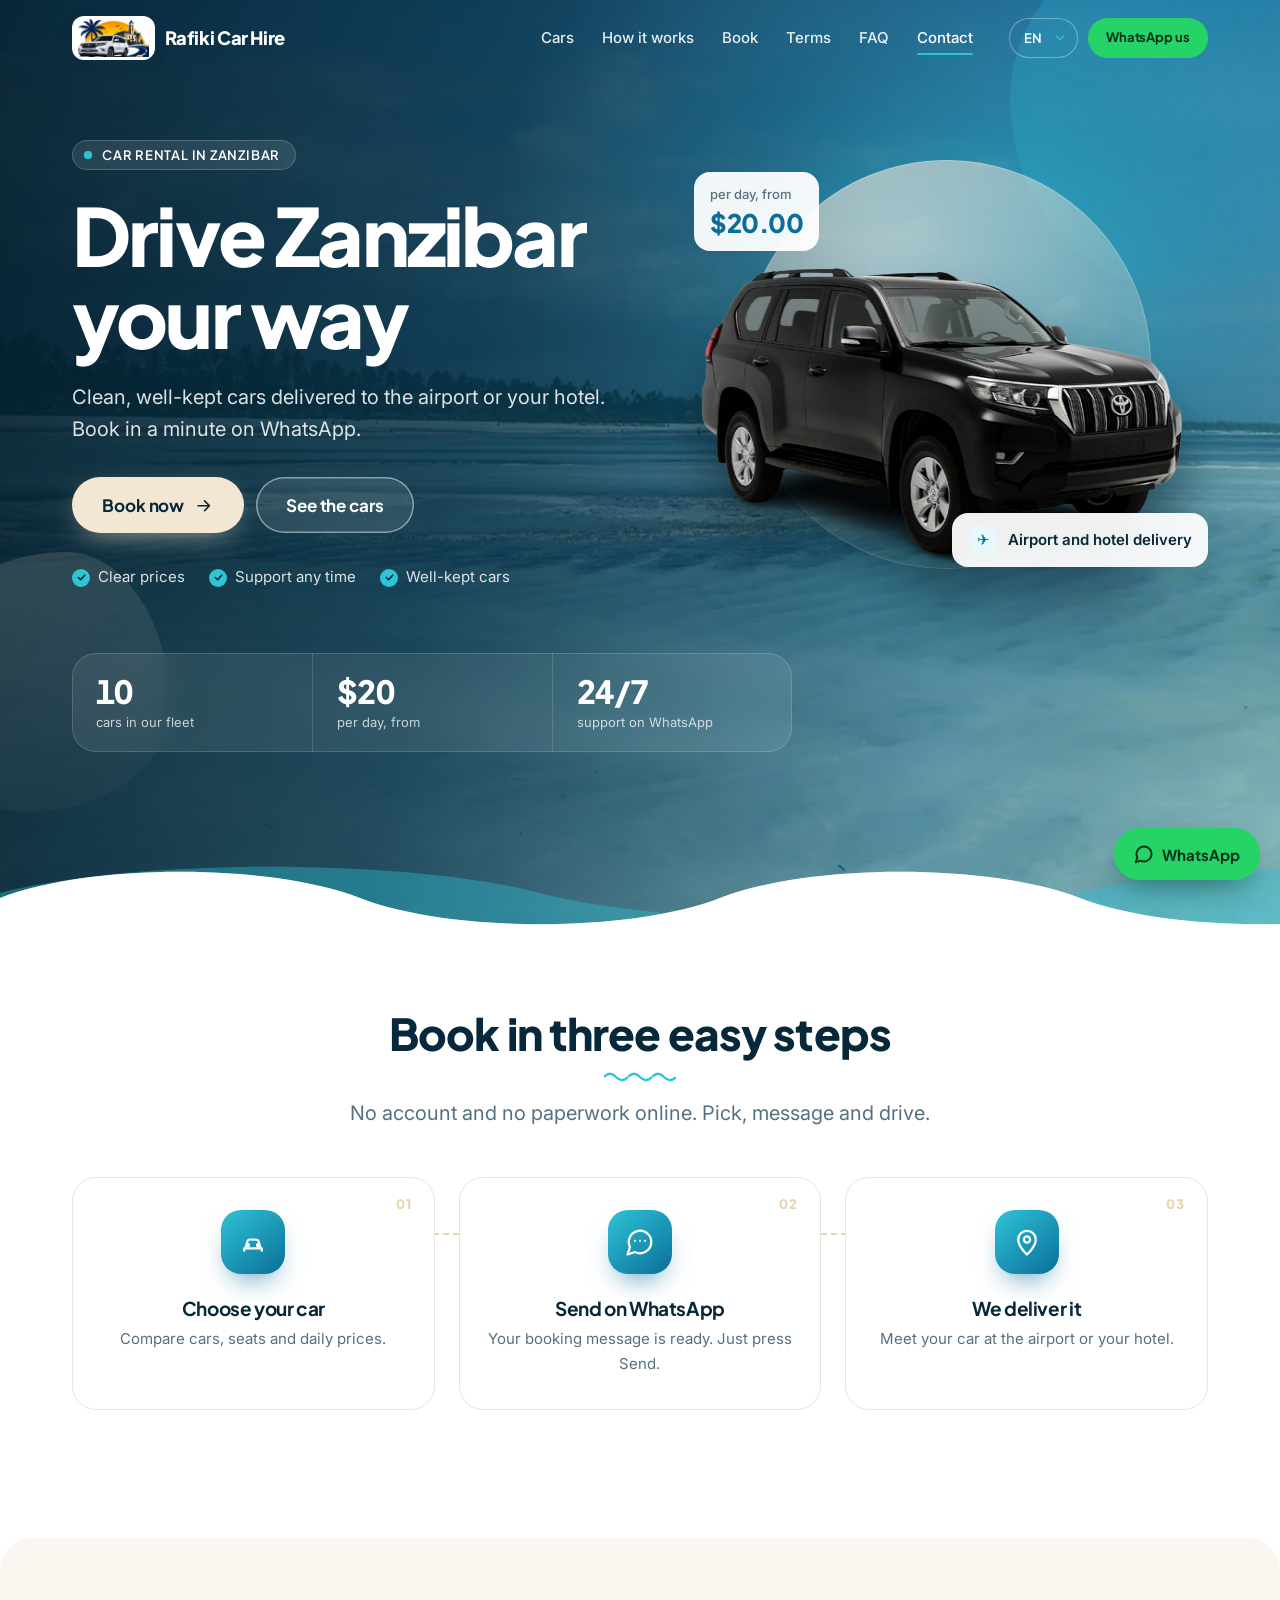
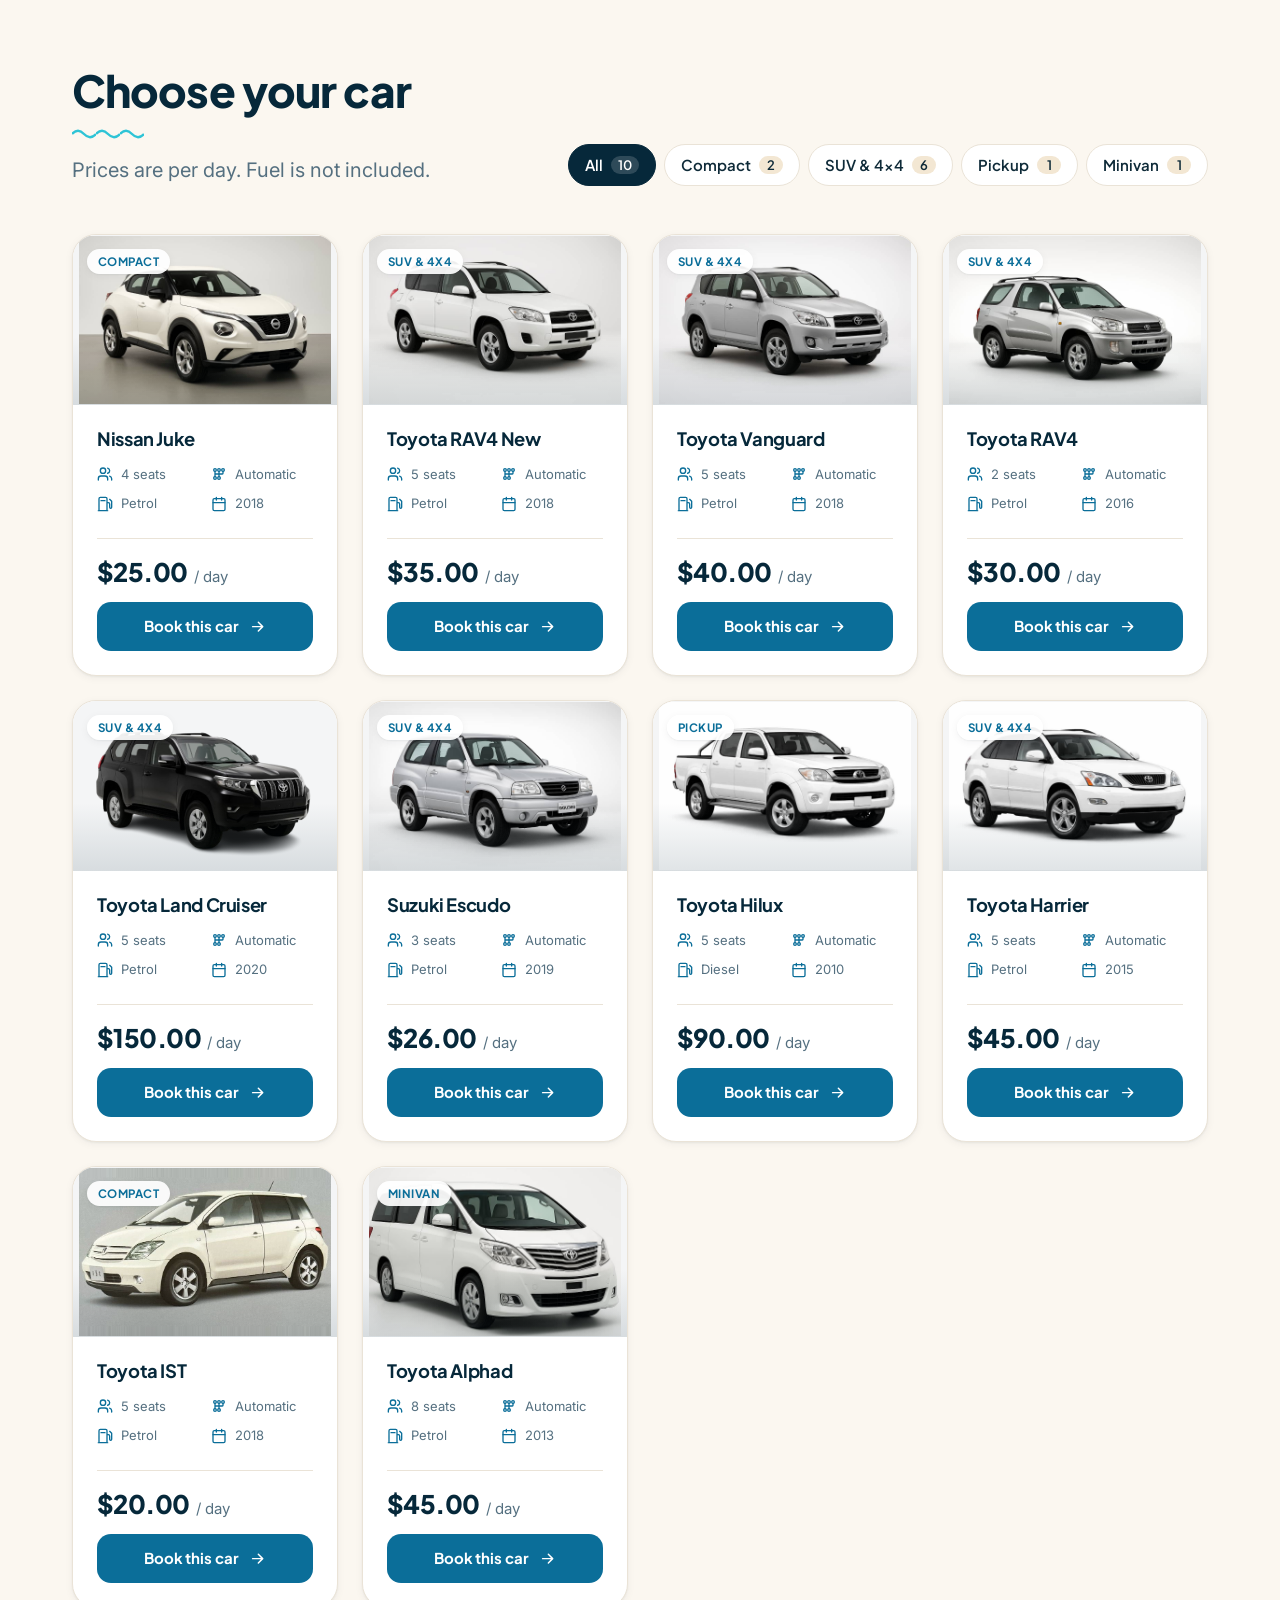
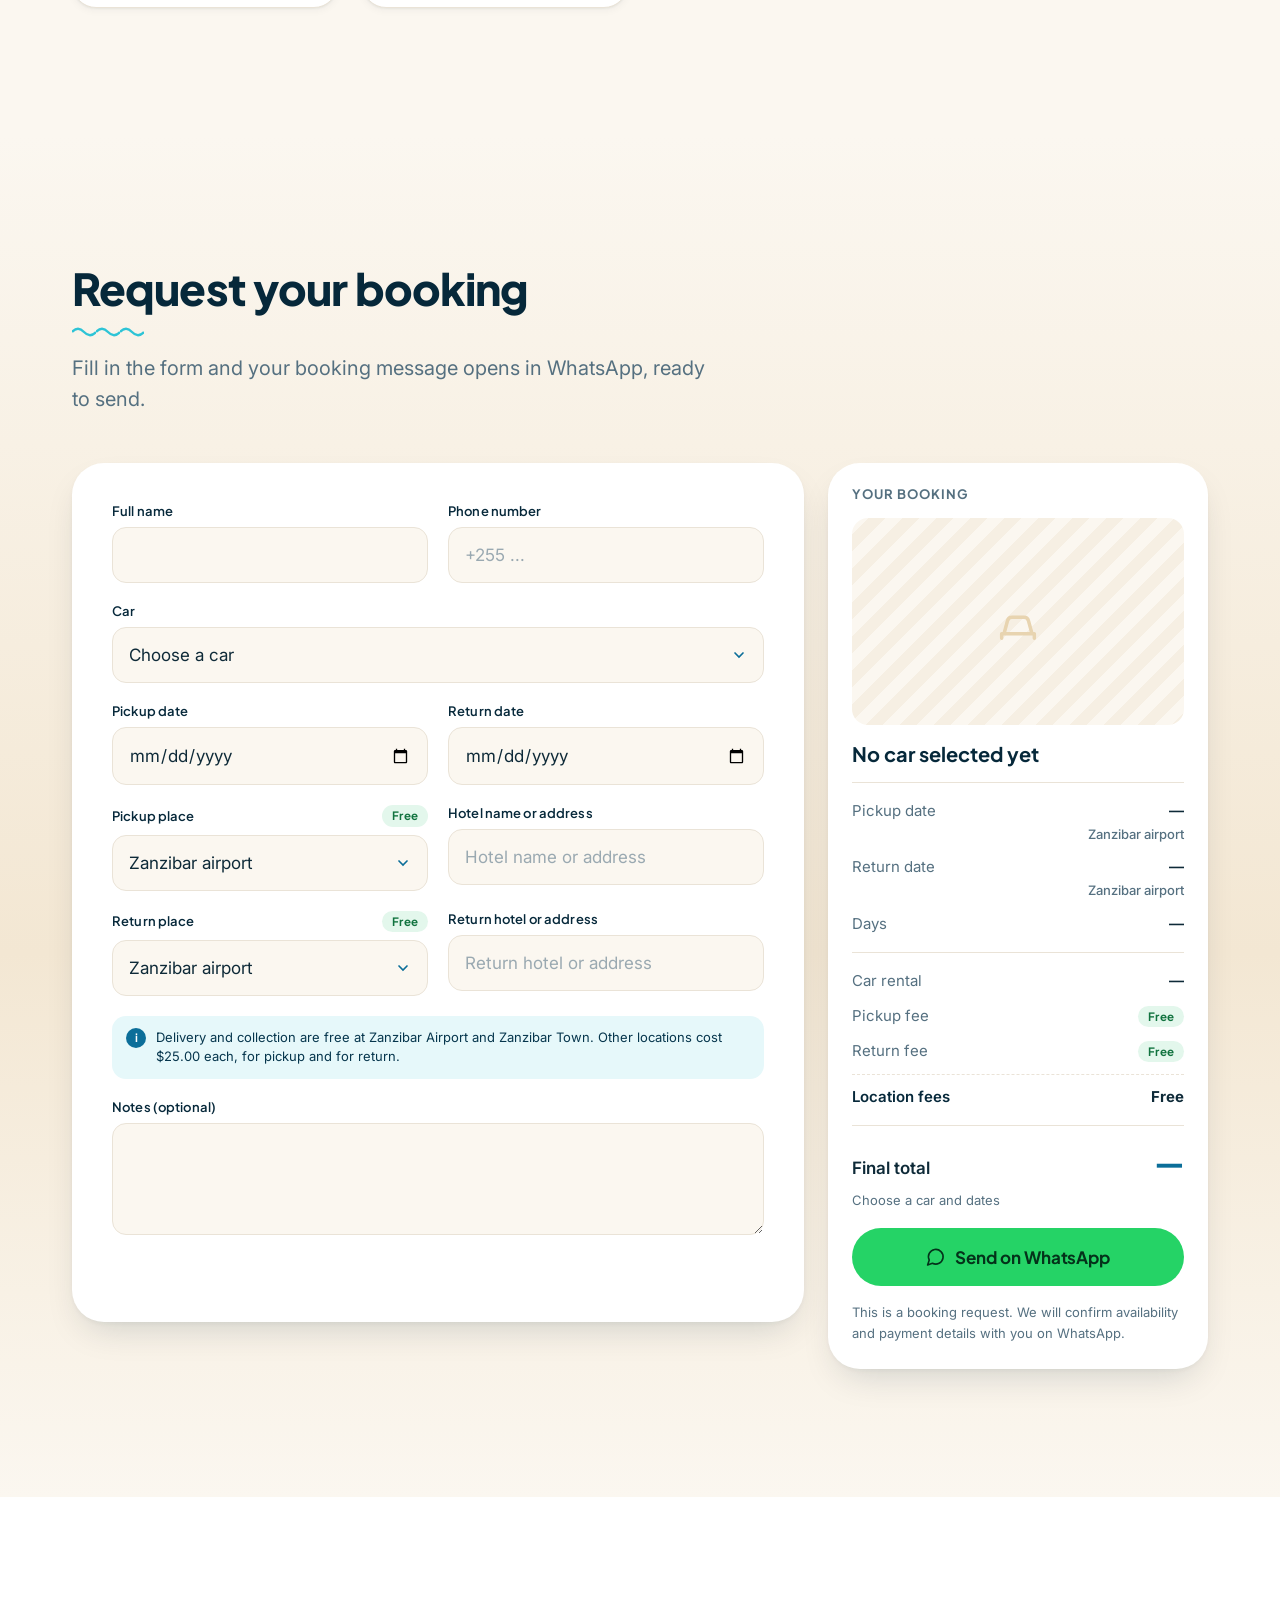
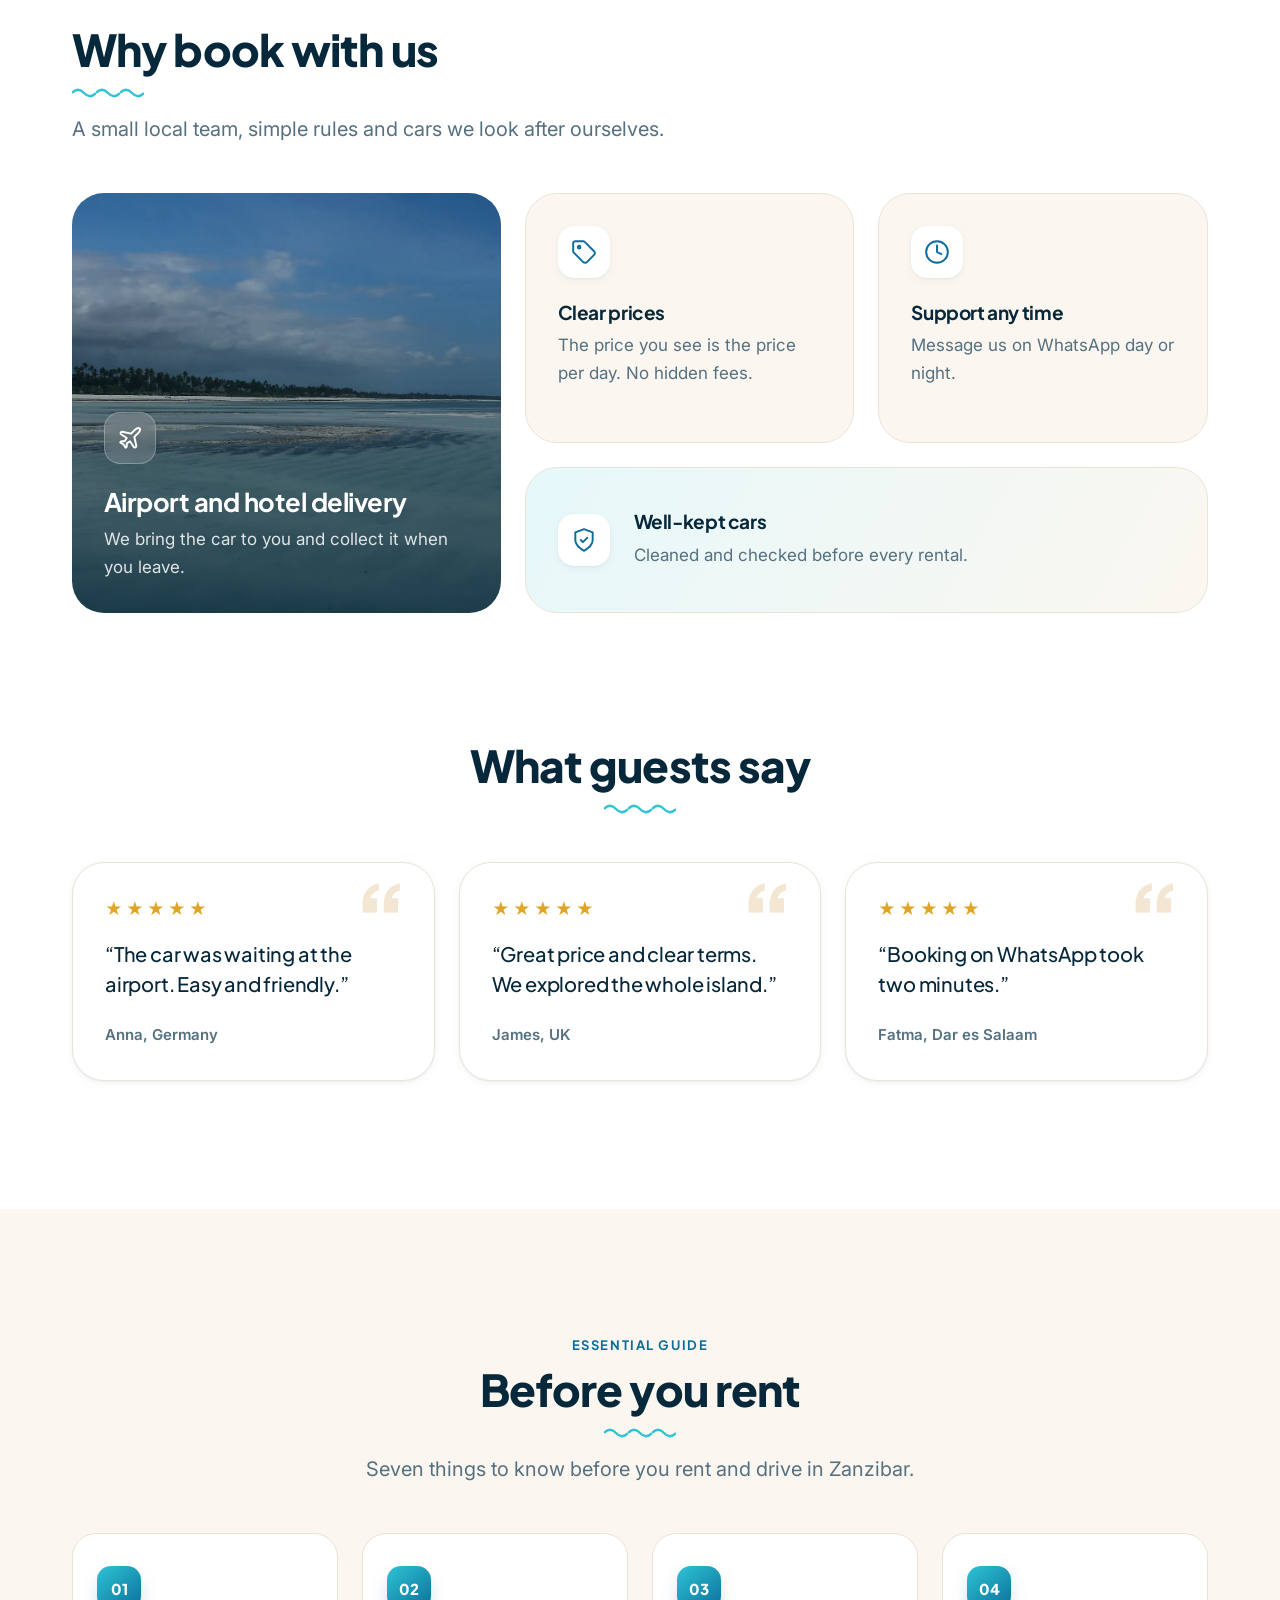
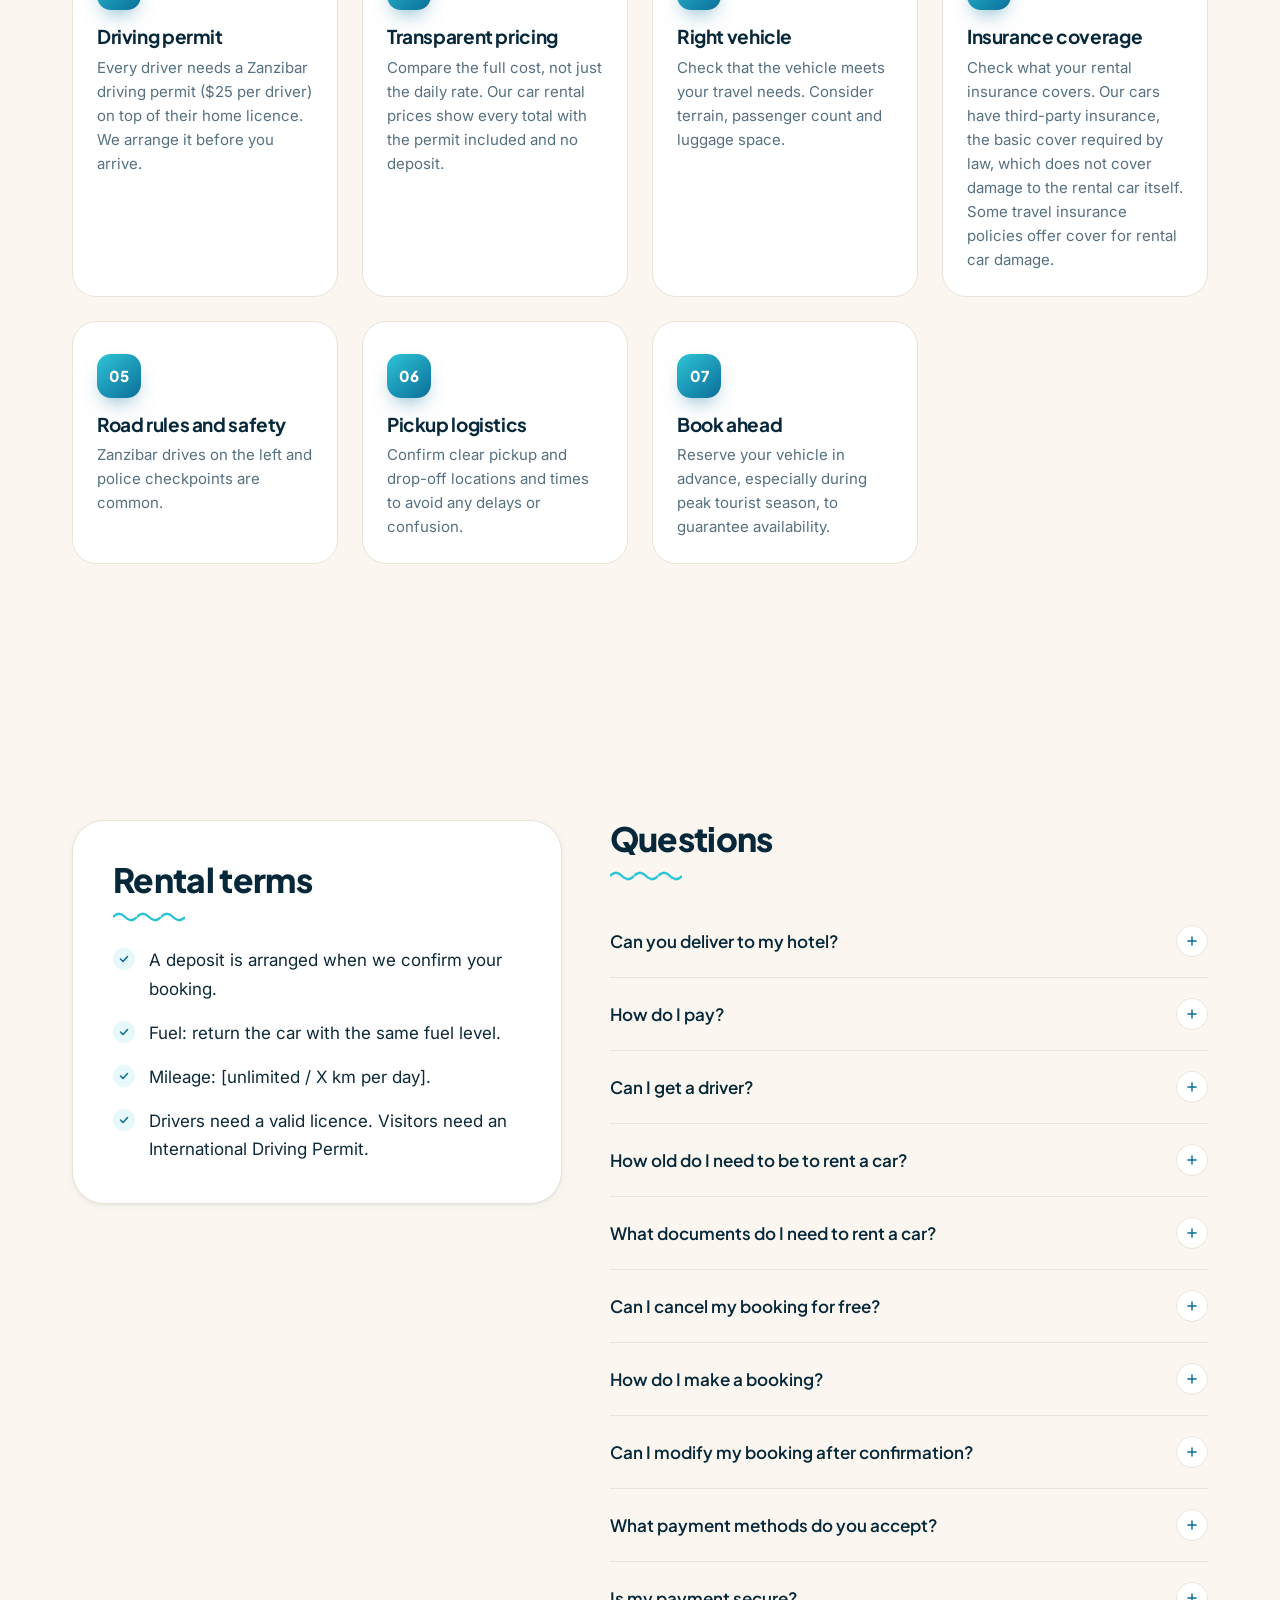
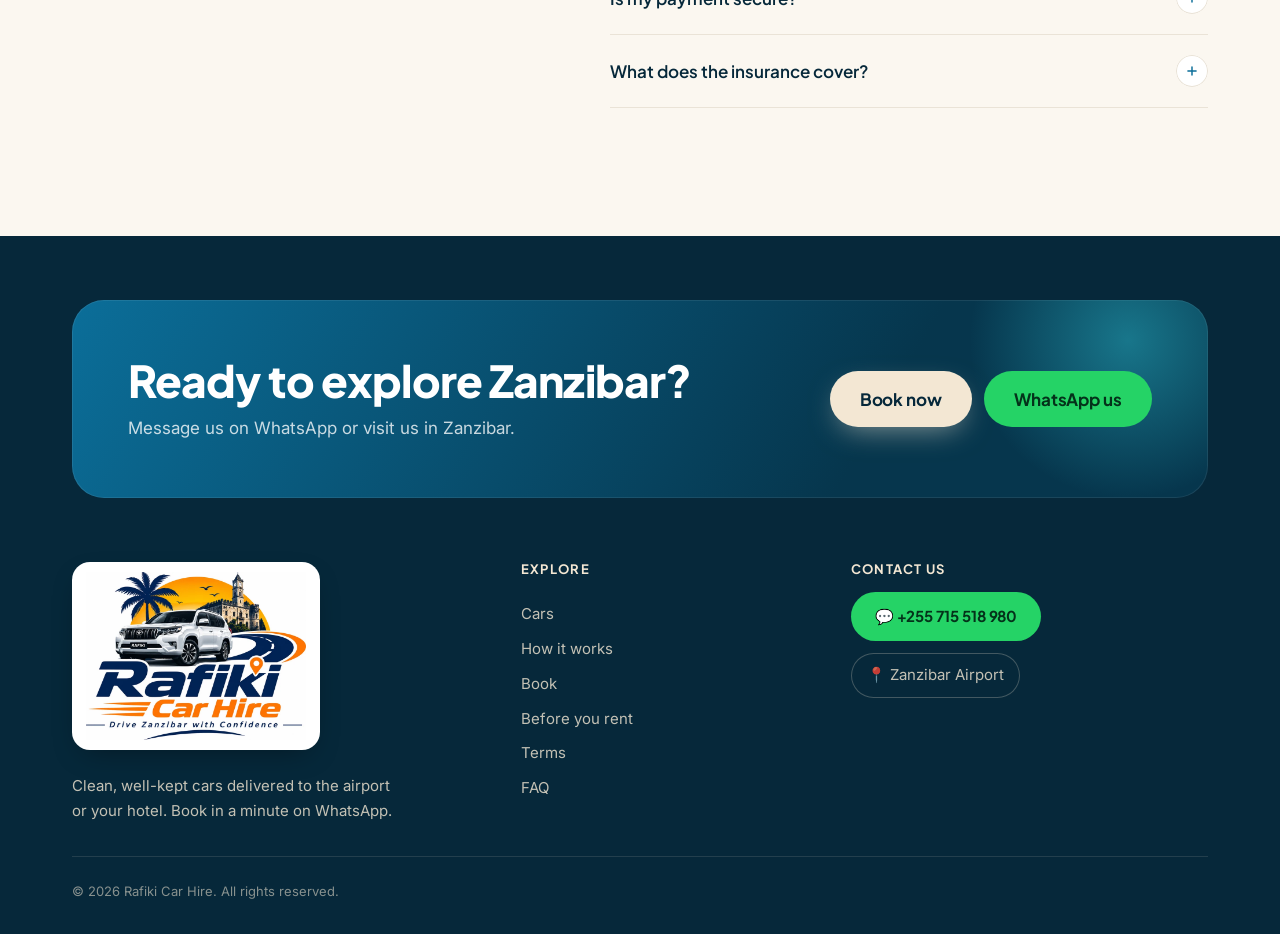
==== commit e6d73716: "commit" ====
--- a/index.html
+++ b/index.html
@@ -3,7 +3,7 @@
   <head>
     <meta charset="UTF-8" />
     <meta name="viewport" content="width=device-width, initial-scale=1" />
-    <title>Zanzibar Drive | Car Rental Zanzibar, Airport Pickup</title>
+    <title>Rafiki Car Hire | Car Rental Zanzibar, Airport Pickup</title>
     <meta
       name="description"
       content="Car rental in Zanzibar with airport and hotel delivery. Clear daily prices and easy booking on WhatsApp."
@@ -14,14 +14,16 @@
     />
     <meta
       property="og:title"
-      content="Zanzibar Drive | Car Rental in Zanzibar"
+      content="Rafiki Car Hire | Car Rental in Zanzibar"
     />
     <meta
       property="og:description"
       content="Clean cars delivered to the airport or your hotel. Book in a minute on WhatsApp."
     />
     <meta property="og:type" content="website" />
-    <meta property="og:image" content="images/hero.webp" />
+    <meta property="og:image" content="https://kingkunta28.github.io/ZanCarRental/images/logo.webp" />
+    <link rel="icon" type="image/png" href="images/favicon.png" />
+    <link rel="apple-touch-icon" href="images/favicon.png" />
     <meta name="theme-color" content="#06364D" />
     <script>
       document.documentElement.classList.add("js");
@@ -42,13 +44,7 @@
     <header class="hdr" id="hdr">
       <div class="wrap bar">
         <a class="logo" href="#top">
-          <span class="logo-mark" aria-hidden="true">
-            <svg viewBox="0 0 32 32">
-              <path d="M4 19c4-5 8-5 12 0s8 5 12 0" />
-              <path d="M4 25c4-5 8-5 12 0s8 5 12 0" opacity=".55" />
-              <circle cx="22" cy="9" r="4" />
-            </svg>
-          </span>
+          <span class="logo-mark"><img src="images/logo-mark.webp" alt="" width="284" height="160" /></span>
           <span data-biz></span>
         </a>
 
@@ -436,6 +432,54 @@
         </div>
       </section>
 
+      <!-- ============ Before you rent ============ -->
+      <section class="guide" id="guide">
+        <div class="wrap">
+          <div class="sec-head center reveal">
+            <p class="eyebrow" data-i18n="g_k"></p>
+            <h2 data-i18n="g_h"></h2>
+            <p class="lead" data-i18n="g_p"></p>
+          </div>
+          <ol class="g-grid">
+            <li class="g-card reveal" style="--i: 0">
+              <span class="g-n" aria-hidden="true">01</span>
+              <h3 data-i18n="g1t"></h3>
+              <p data-i18n="g1p"></p>
+            </li>
+            <li class="g-card reveal" style="--i: 1">
+              <span class="g-n" aria-hidden="true">02</span>
+              <h3 data-i18n="g2t"></h3>
+              <p data-i18n="g2p"></p>
+            </li>
+            <li class="g-card reveal" style="--i: 2">
+              <span class="g-n" aria-hidden="true">03</span>
+              <h3 data-i18n="g3t"></h3>
+              <p data-i18n="g3p"></p>
+            </li>
+            <li class="g-card reveal" style="--i: 3">
+              <span class="g-n" aria-hidden="true">04</span>
+              <h3 data-i18n="g4t"></h3>
+              <p data-i18n="g4p"></p>
+            </li>
+            <li class="g-card reveal" style="--i: 4">
+              <span class="g-n" aria-hidden="true">05</span>
+              <h3 data-i18n="g5t"></h3>
+              <p data-i18n="g5p"></p>
+            </li>
+            <li class="g-card reveal" style="--i: 5">
+              <span class="g-n" aria-hidden="true">06</span>
+              <h3 data-i18n="g6t"></h3>
+              <p data-i18n="g6p"></p>
+            </li>
+            <li class="g-card reveal" style="--i: 6">
+              <span class="g-n" aria-hidden="true">07</span>
+              <h3 data-i18n="g7t"></h3>
+              <p data-i18n="g7p"></p>
+            </li>
+          </ol>
+        </div>
+      </section>
+
       <!-- ============ Terms + FAQ ============ -->
       <section class="info">
         <div class="wrap info-grid">
@@ -462,6 +506,38 @@
               <summary data-i18n="q3"></summary>
               <p data-i18n="a3"></p>
             </details>
+            <details>
+              <summary data-i18n="q4"></summary>
+              <p data-i18n="a4"></p>
+            </details>
+            <details>
+              <summary data-i18n="q5"></summary>
+              <p data-i18n="a5"></p>
+            </details>
+            <details>
+              <summary data-i18n="q6"></summary>
+              <p data-i18n="a6"></p>
+            </details>
+            <details>
+              <summary data-i18n="q7"></summary>
+              <p data-i18n="a7"></p>
+            </details>
+            <details>
+              <summary data-i18n="q8"></summary>
+              <p data-i18n="a8"></p>
+            </details>
+            <details>
+              <summary data-i18n="q9"></summary>
+              <p data-i18n="a9"></p>
+            </details>
+            <details>
+              <summary data-i18n="q10"></summary>
+              <p data-i18n="a10"></p>
+            </details>
+            <details>
+              <summary data-i18n="q11"></summary>
+              <p data-i18n="a11"></p>
+            </details>
           </div>
         </div>
       </section>
@@ -483,16 +559,7 @@
 
         <div class="foot-grid">
           <div class="foot-brand">
-            <a class="logo" href="#top">
-              <span class="logo-mark" aria-hidden="true">
-                <svg viewBox="0 0 32 32">
-                  <path d="M4 19c4-5 8-5 12 0s8 5 12 0" />
-                  <path d="M4 25c4-5 8-5 12 0s8 5 12 0" opacity=".55" />
-                  <circle cx="22" cy="9" r="4" />
-                </svg>
-              </span>
-              <span data-biz></span>
-            </a>
+            <a class="foot-logo" href="#top"><img src="images/logo.webp" alt="Rafiki Car Hire, Drive Zanzibar with Confidence" width="760" height="582" loading="lazy" /></a>
             <p data-i18n="hero_p"></p>
           </div>
           <nav class="foot-links" aria-label="Footer">
@@ -500,6 +567,7 @@
             <a href="#fleetsec" data-i18n="nav_fleet"></a>
             <a href="#how" data-i18n="nav_how"></a>
             <a href="#book" data-i18n="nav_book"></a>
+            <a href="#guide" data-i18n="nav_guide"></a>
             <a href="#terms" data-i18n="nav_terms"></a>
             <a href="#faq" data-i18n="nav_faq"></a>
           </nav>
--- a/css.css
+++ b/css.css
@@ -1,5 +1,5 @@
 /* =========================================================
-   Zanzibar Drive: design system
+   Rafiki Car Hire: design system
    ========================================================= */
 :root {
   /* colour */
@@ -2524,3 +2524,109 @@
 .sum-rows dt::first-letter {
   text-transform: uppercase
 }
+
+/* ===== Brand logo (Rafiki Car Hire) ===== */
+.logo-mark {
+  width: auto;
+  height: 44px;
+  padding: 3px 6px;
+  background: #fff;
+  border-radius: 12px;
+  box-shadow: 0 6px 16px -8px rgba(6, 54, 77, .55)
+}
+
+.logo { white-space: nowrap }
+
+.logo-mark { display: flex; overflow: hidden }
+
+.logo-mark img {
+  height: 38px;
+  width: auto;
+  max-width: none;
+  display: block
+}
+
+.foot-logo {
+  display: inline-block;
+  background: #fff;
+  border-radius: 18px;
+  padding: 10px 14px;
+  box-shadow: 0 10px 30px -12px rgba(0, 0, 0, .45)
+}
+
+.foot-logo img {
+  width: 220px;
+  height: auto;
+  display: block
+}
+
+@media (max-width: 400px) {
+  .logo { font-size: 1rem; gap: 8px }
+  .logo-mark { height: 38px; padding: 2px 5px }
+  .logo-mark img { height: 34px }
+}
+
+/* ===== Before you rent guide ===== */
+.guide {
+  background: var(--sand-50)
+}
+
+.eyebrow {
+  font: 700 var(--fs-xs) var(--f-display);
+  letter-spacing: .12em;
+  text-transform: uppercase;
+  color: var(--ocean);
+  margin-bottom: var(--s3)
+}
+
+.g-grid {
+  list-style: none;
+  padding: 0;
+  margin: 0;
+  display: grid;
+  grid-template-columns: repeat(auto-fill, minmax(250px, 1fr));
+  gap: var(--s5)
+}
+
+.g-card {
+  position: relative;
+  padding: var(--s6) var(--s5) var(--s5);
+  border-radius: var(--r-lg);
+  background: var(--white);
+  border: 1px solid var(--line);
+  transition: transform .35s var(--ease), box-shadow .35s var(--ease), border-color .35s
+}
+
+.g-card:hover {
+  transform: translateY(-4px);
+  box-shadow: var(--sh-2);
+  border-color: transparent
+}
+
+.g-n {
+  display: inline-grid;
+  place-items: center;
+  width: 44px;
+  height: 44px;
+  margin-bottom: var(--s4);
+  border-radius: 14px;
+  background: linear-gradient(140deg, var(--turq), var(--ocean));
+  color: #fff;
+  font: 800 var(--fs-sm) var(--f-display);
+  box-shadow: 0 10px 22px -10px rgba(11, 110, 153, .75)
+}
+
+.g-card p {
+  margin-top: var(--s2);
+  color: var(--muted);
+  font-size: var(--fs-sm);
+  line-height: 1.6
+}
+
+@media (prefers-reduced-motion: reduce) {
+  .g-card,
+  .g-card:hover {
+    transition: none;
+    transform: none
+  }
+}
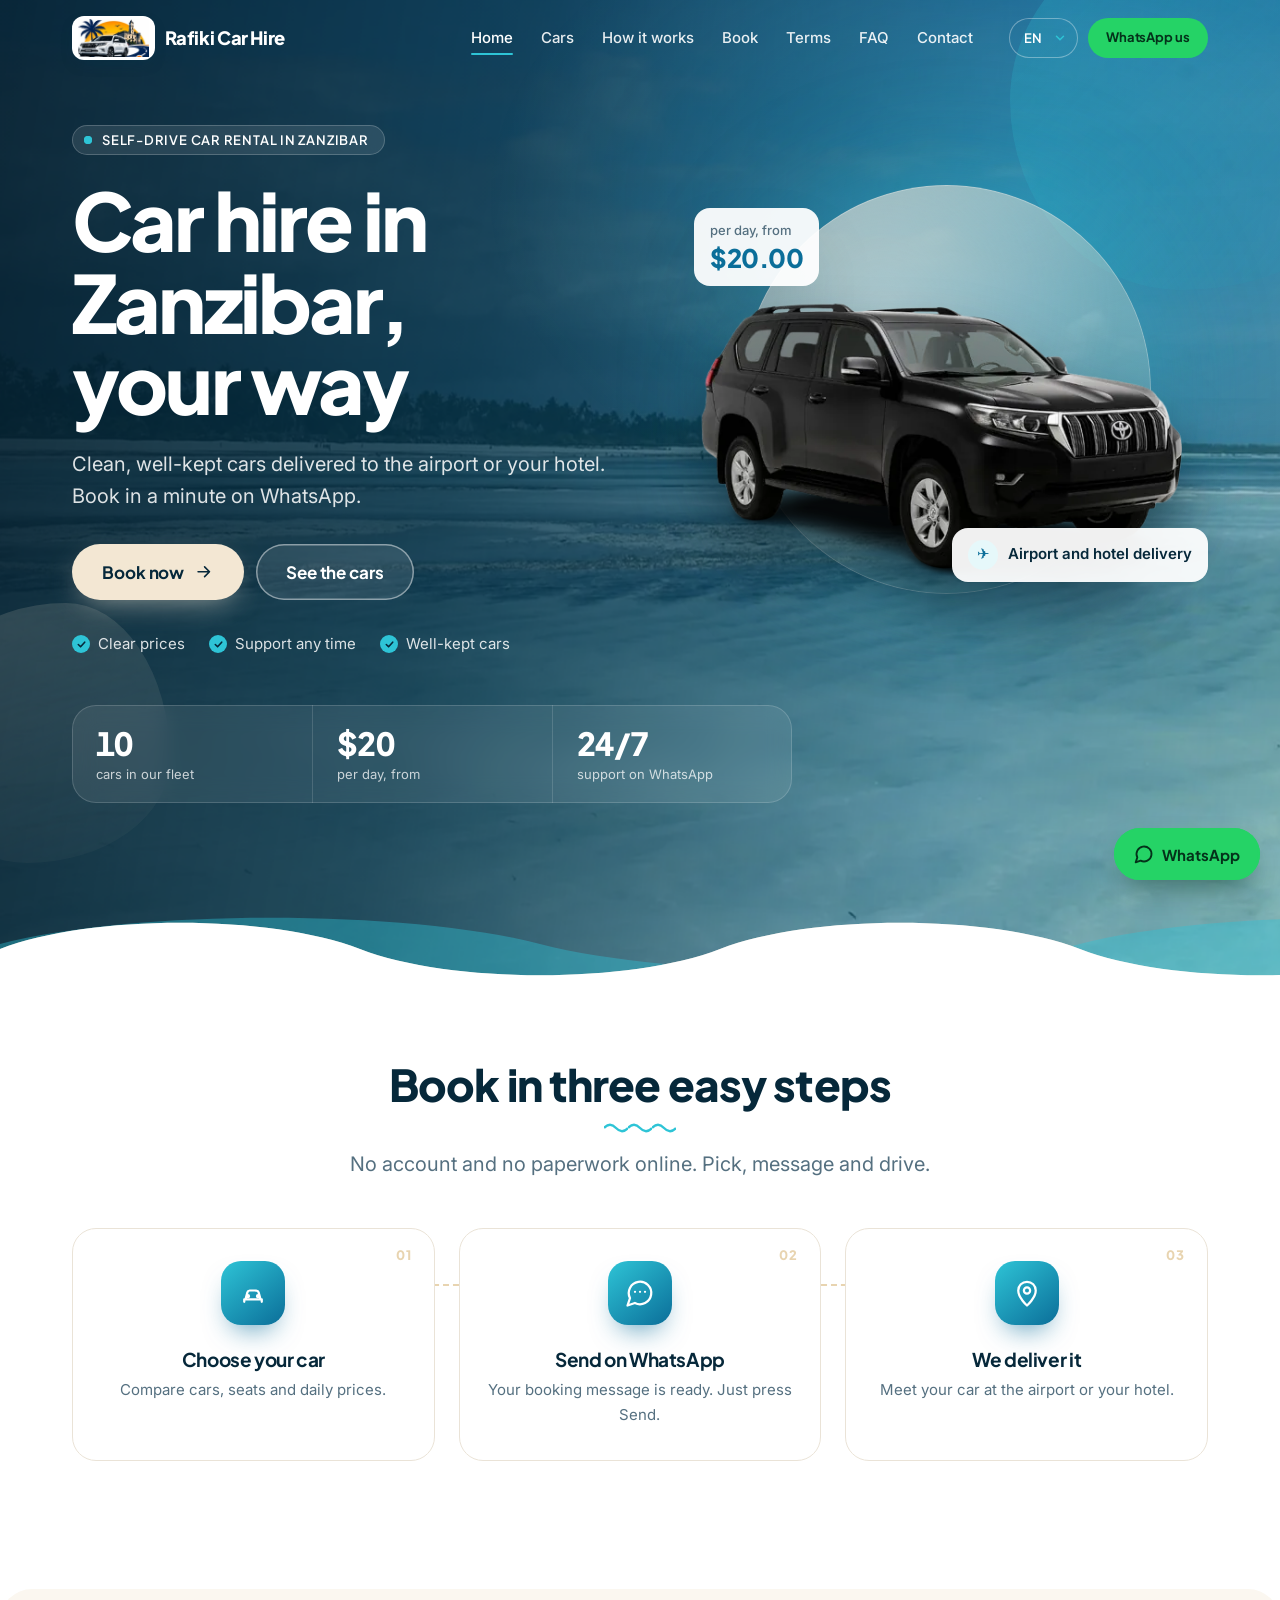
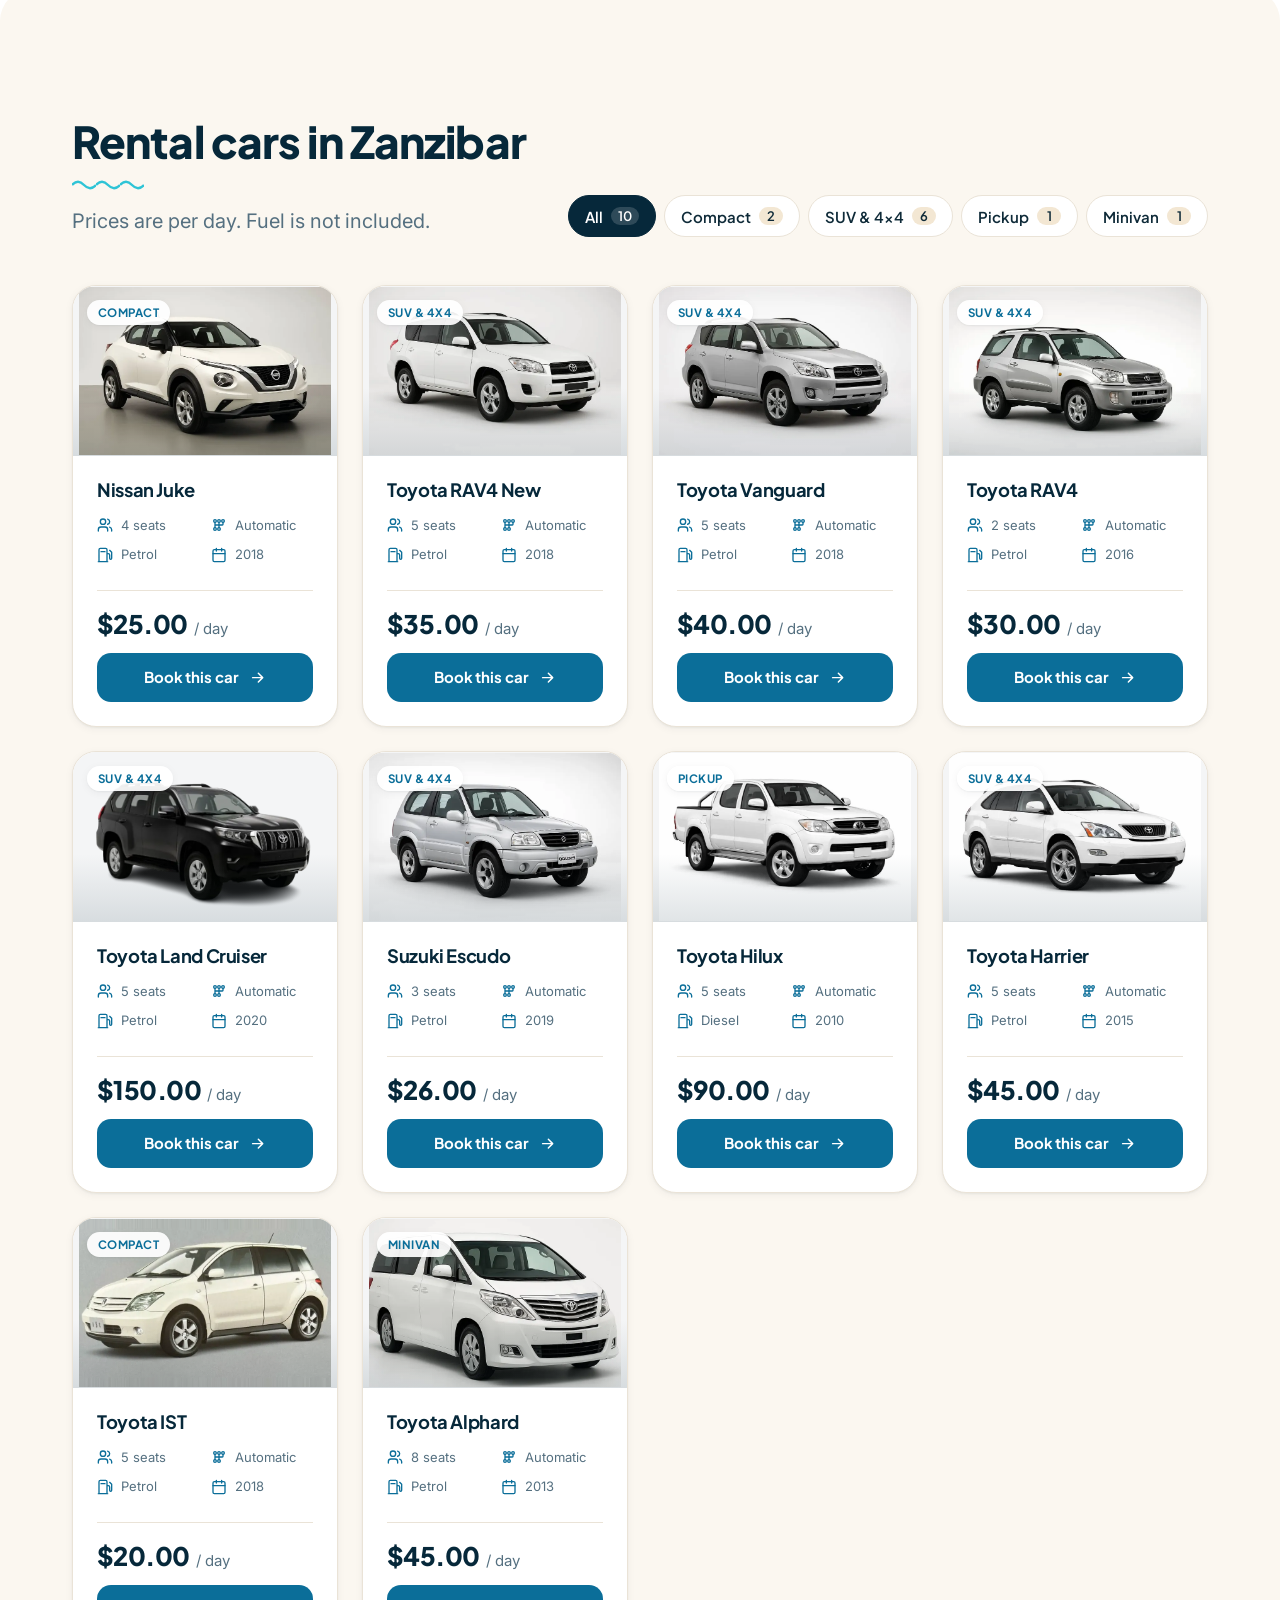
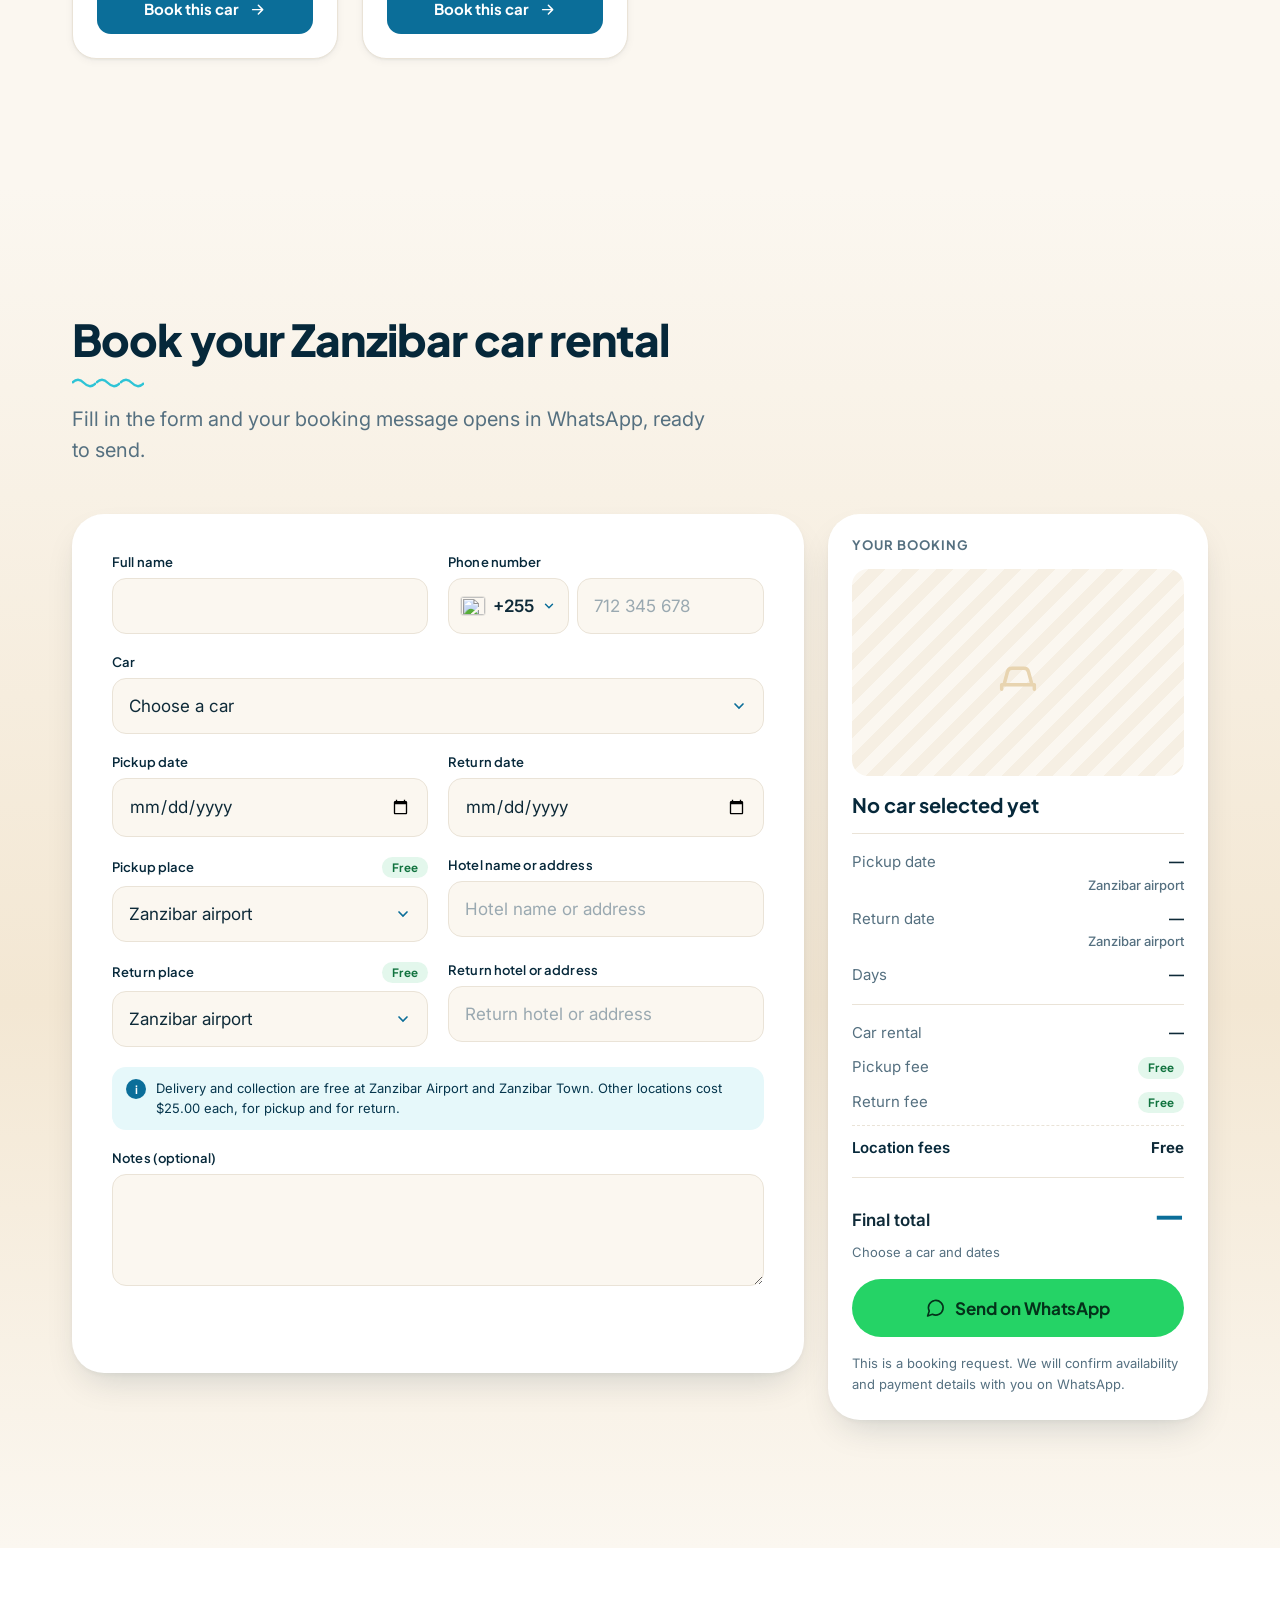
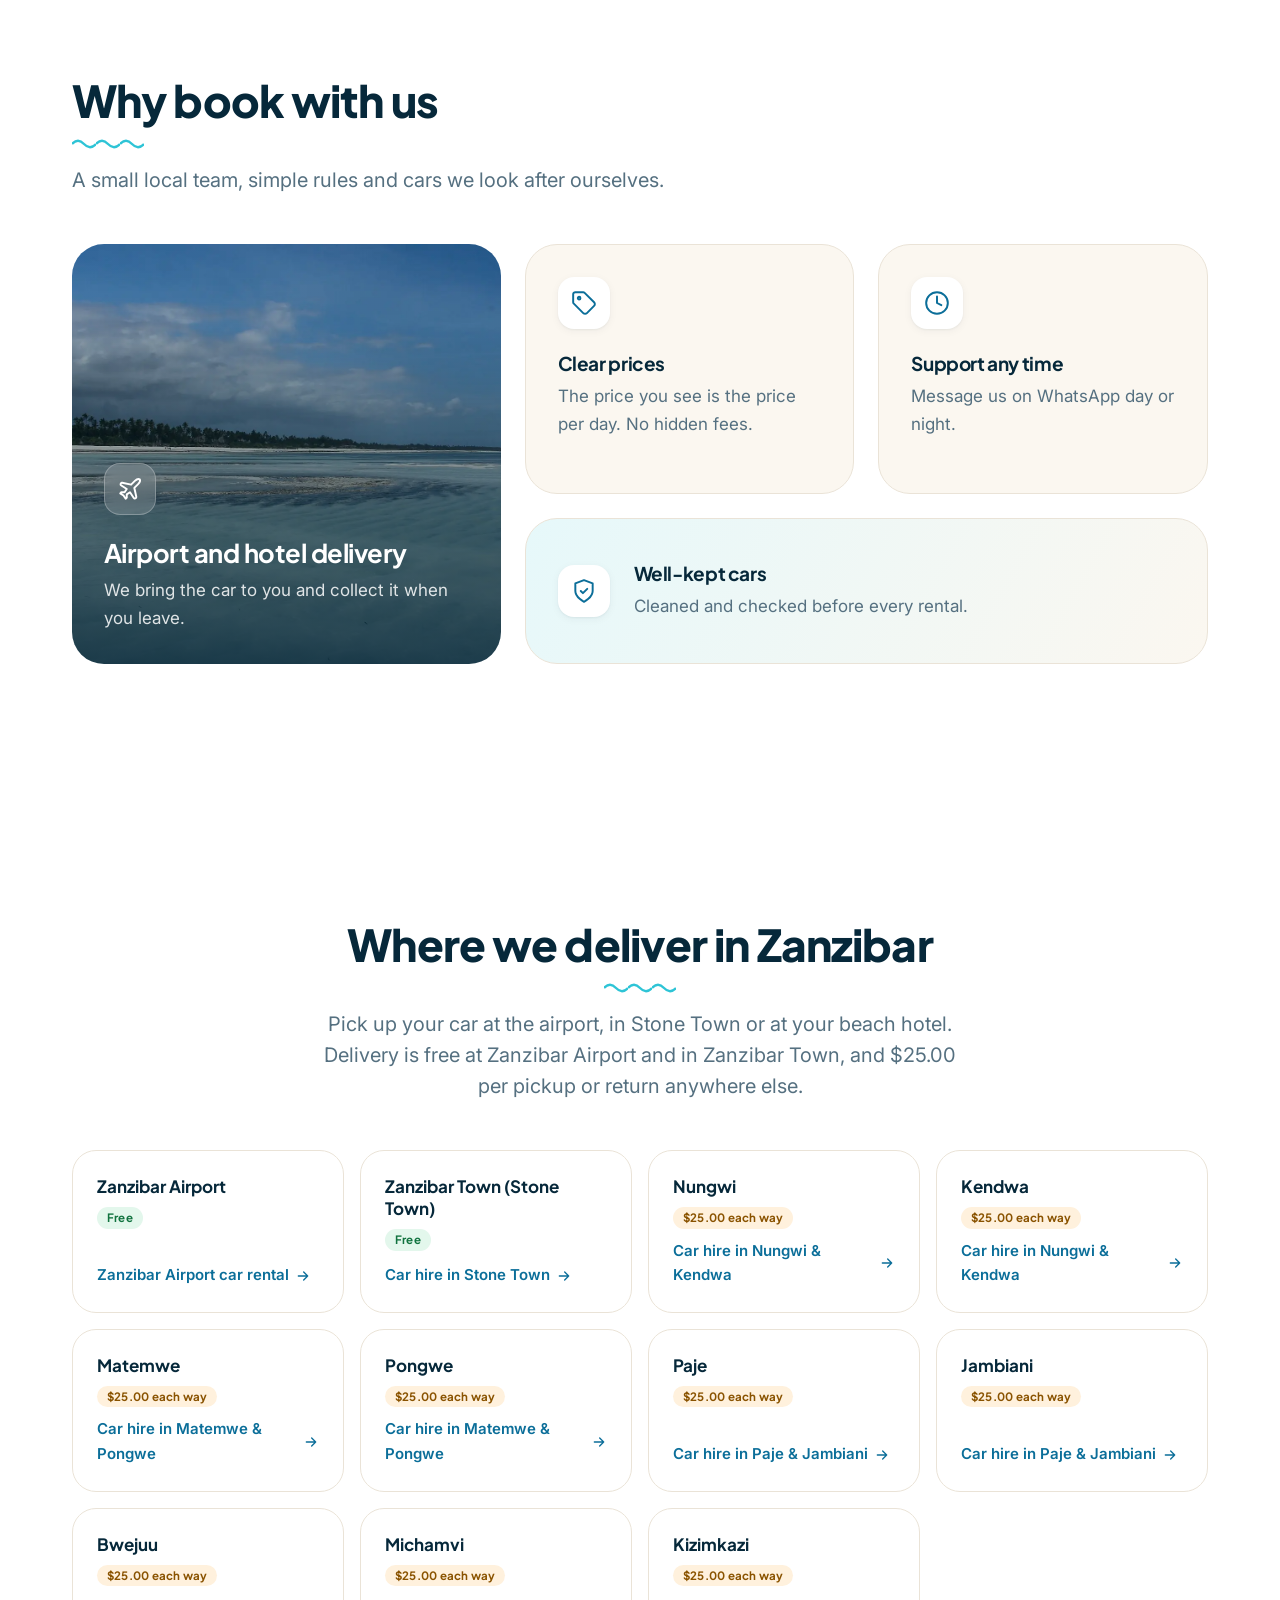
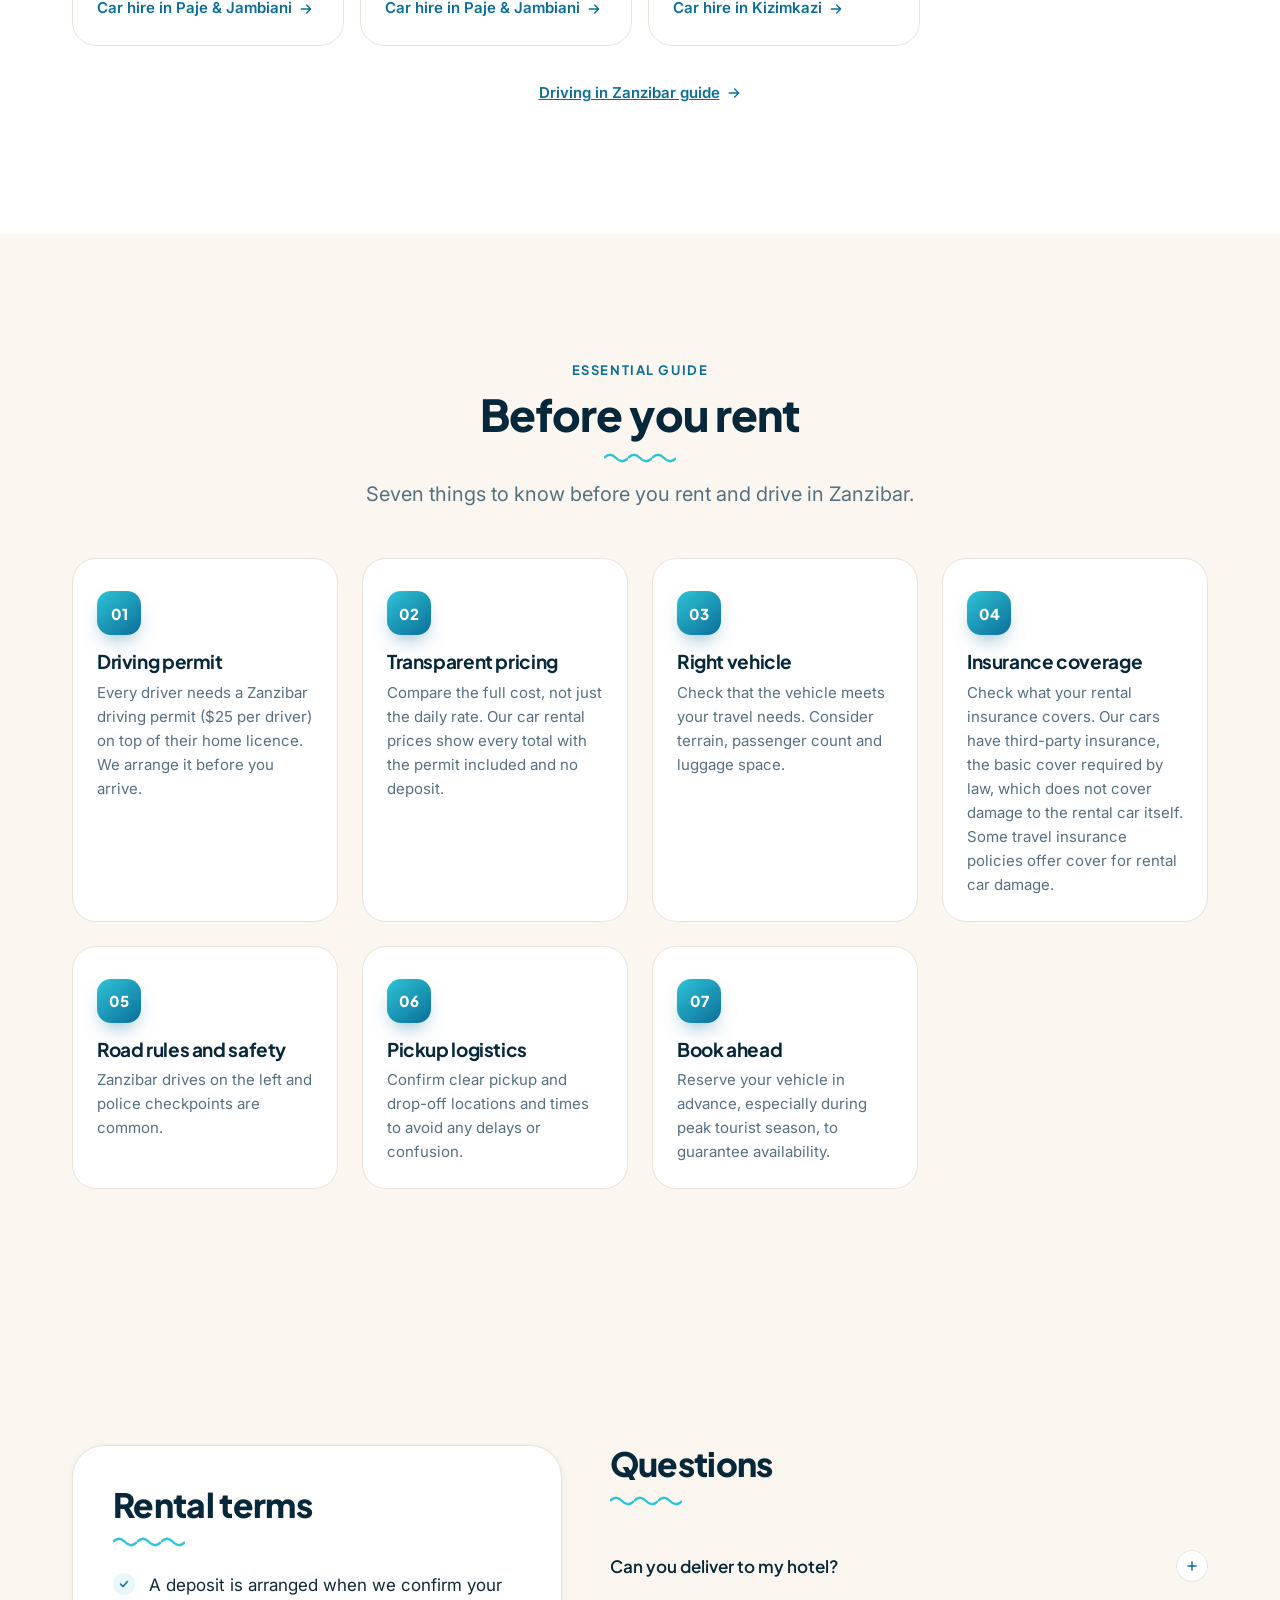
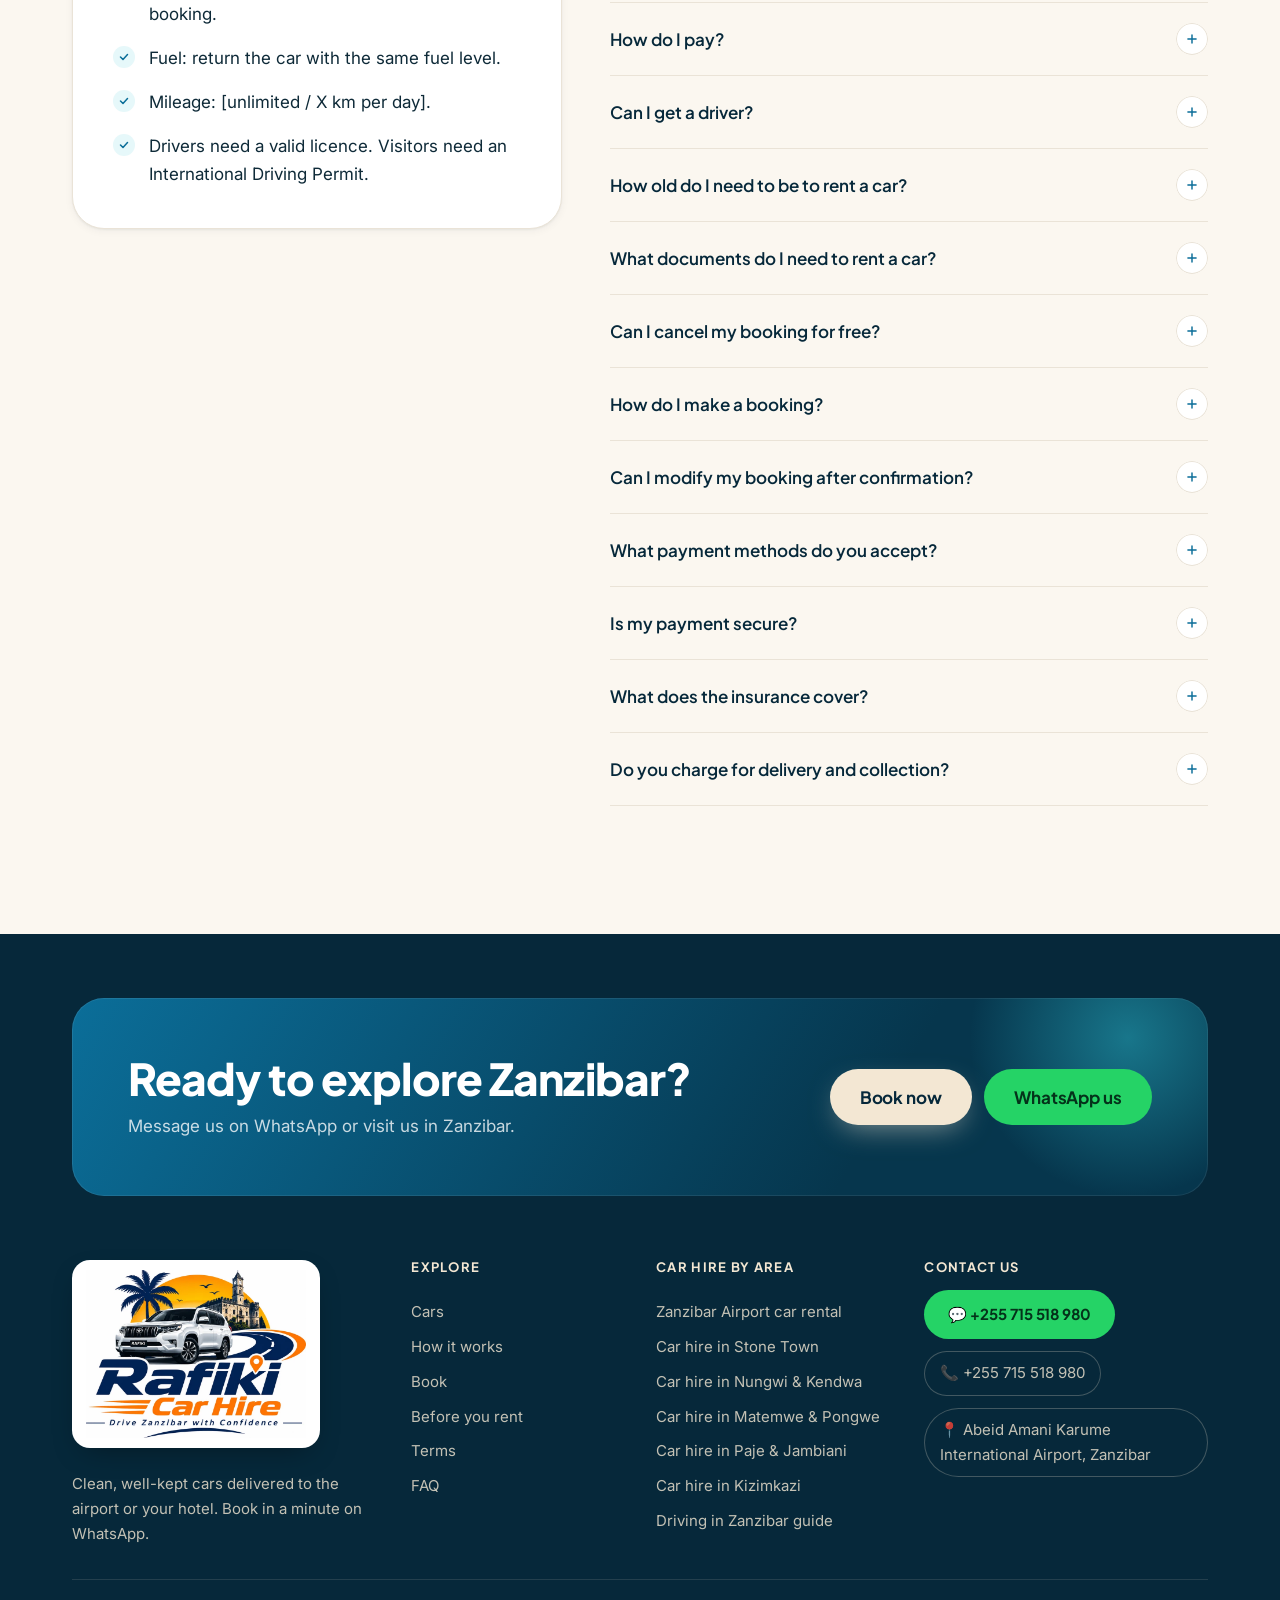
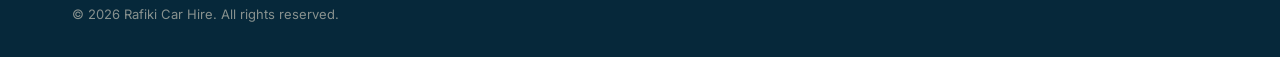
==== commit 9e4e4c88: "commit" ====
--- a/index.html
+++ b/index.html
@@ -3,27 +3,33 @@
   <head>
     <meta charset="UTF-8" />
     <meta name="viewport" content="width=device-width, initial-scale=1" />
-    <title>Rafiki Car Hire | Car Rental Zanzibar, Airport Pickup</title>
-    <meta
-      name="description"
-      content="Car rental in Zanzibar with airport and hotel delivery. Clear daily prices and easy booking on WhatsApp."
-    />
-    <meta
-      name="keywords"
-      content="car rental Zanzibar, airport pickup Zanzibar, hire a car Zanzibar, gari za kukodisha Zanzibar"
-    />
-    <meta
-      property="og:title"
-      content="Rafiki Car Hire | Car Rental in Zanzibar"
-    />
-    <meta
-      property="og:description"
-      content="Clean cars delivered to the airport or your hotel. Book in a minute on WhatsApp."
-    />
+    <!--build:head-->
+    <title>Car Hire Zanzibar | Rafiki Car Hire – Airport &amp; Hotel Delivery</title>
+    <meta name="description" content="Self-drive car rental in Zanzibar from $20/day. SUVs, 4x4s, compact cars and minivans, with free delivery at Zanzibar Airport and Stone Town. Book on WhatsApp." />
+    <meta name="robots" content="index, follow, max-image-preview:large" />
+    <link rel="canonical" href="https://kingkunta28.github.io/ZanCarRental/" />
     <meta property="og:type" content="website" />
-    <meta property="og:image" content="https://kingkunta28.github.io/ZanCarRental/images/logo.webp" />
+    <meta property="og:site_name" content="Rafiki Car Hire" />
+    <meta property="og:locale" content="en_GB" />
+    <meta property="og:title" content="Car Hire Zanzibar | Rafiki Car Hire – Airport &amp; Hotel Delivery" />
+    <meta property="og:description" content="Self-drive car rental in Zanzibar from $20/day. SUVs, 4x4s, compact cars and minivans, with free delivery at Zanzibar Airport and Stone Town. Book on WhatsApp." />
+    <meta property="og:url" content="https://kingkunta28.github.io/ZanCarRental/" />
+    <meta property="og:image" content="https://kingkunta28.github.io/ZanCarRental/images/rafiki-car-hire-zanzibar-og.jpg" />
+    <meta property="og:image:width" content="1200" />
+    <meta property="og:image:height" content="630" />
+    <meta property="og:image:alt" content="Rafiki Car Hire, car hire in Zanzibar" />
+    <meta name="twitter:card" content="summary_large_image" />
+    <meta name="twitter:title" content="Car Hire Zanzibar | Rafiki Car Hire – Airport &amp; Hotel Delivery" />
+    <meta name="twitter:description" content="Self-drive car rental in Zanzibar from $20/day. SUVs, 4x4s, compact cars and minivans, with free delivery at Zanzibar Airport and Stone Town. Book on WhatsApp." />
+    <meta name="twitter:image" content="https://kingkunta28.github.io/ZanCarRental/images/rafiki-car-hire-zanzibar-og.jpg" />
+    <meta name="geo.region" content="TZ-15" />
+    <meta name="geo.placename" content="Zanzibar" />
+    <script type="application/ld+json">{"@context":"https://schema.org","@graph":[{"@type":"AutoRental","@id":"https://kingkunta28.github.io/ZanCarRental/#business","name":"Rafiki Car Hire","alternateName":"Rafiki Car Hire Zanzibar","slogan":"Drive Zanzibar with Confidence","description":"Self-drive car rental in Zanzibar with delivery to Zanzibar Airport, Stone Town and beach hotels around the island. Cars from $20 per day.","url":"https://kingkunta28.github.io/ZanCarRental/","logo":"https://kingkunta28.github.io/ZanCarRental/images/logo.webp","image":["https://kingkunta28.github.io/ZanCarRental/images/rafiki-car-hire-zanzibar-og.jpg","https://kingkunta28.github.io/ZanCarRental/images/hero.webp"],"telephone":"+255715518980","address":{"@type":"PostalAddress","streetAddress":"Abeid Amani Karume International Airport","addressLocality":"Zanzibar","addressRegion":"Zanzibar","addressCountry":"TZ"},"areaServed":[{"@type":"Place","name":"Zanzibar, Tanzania"},{"@type":"Place","name":"Abeid Amani Karume International Airport, Zanzibar"},{"@type":"Place","name":"Zanzibar Town (Stone Town), Zanzibar"},{"@type":"Place","name":"Nungwi, Zanzibar"},{"@type":"Place","name":"Kendwa, Zanzibar"},{"@type":"Place","name":"Matemwe, Zanzibar"},{"@type":"Place","name":"Pongwe, Zanzibar"},{"@type":"Place","name":"Paje, Zanzibar"},{"@type":"Place","name":"Jambiani, Zanzibar"},{"@type":"Place","name":"Bwejuu, Zanzibar"},{"@type":"Place","name":"Michamvi, Zanzibar"},{"@type":"Place","name":"Kizimkazi, Zanzibar"}],"priceRange":"$20 - $150 per day","contactPoint":{"@type":"ContactPoint","telephone":"+255715518980","contactType":"reservations"},"hasOfferCatalog":{"@type":"OfferCatalog","name":"Rental cars in Zanzibar","itemListElement":[{"@type":"Offer","itemOffered":{"@type":"Car","name":"Nissan Juke","vehicleModelDate":"2018","vehicleSeatingCapacity":4,"vehicleTransmission":"Automatic","fuelType":"Petrol","image":"https://kingkunta28.github.io/ZanCarRental/images/cars/nissan-juke-2018-car-hire-zanzibar.webp"},"priceSpecification":{"@type":"UnitPriceSpecification","price":25,"priceCurrency":"USD","unitCode":"DAY"}},{"@type":"Offer","itemOffered":{"@type":"Car","name":"Toyota RAV4 New","vehicleModelDate":"2018","vehicleSeatingCapacity":5,"vehicleTransmission":"Automatic","fuelType":"Petrol","image":"https://kingkunta28.github.io/ZanCarRental/images/cars/toyota-rav4-2018-suv-rental-zanzibar.webp"},"priceSpecification":{"@type":"UnitPriceSpecification","price":35,"priceCurrency":"USD","unitCode":"DAY"}},{"@type":"Offer","itemOffered":{"@type":"Car","name":"Toyota Vanguard","vehicleModelDate":"2018","vehicleSeatingCapacity":5,"vehicleTransmission":"Automatic","fuelType":"Petrol","image":"https://kingkunta28.github.io/ZanCarRental/images/cars/toyota-vanguard-2018-suv-rental-zanzibar.webp"},"priceSpecification":{"@type":"UnitPriceSpecification","price":40,"priceCurrency":"USD","unitCode":"DAY"}},{"@type":"Offer","itemOffered":{"@type":"Car","name":"Toyota RAV4","vehicleModelDate":"2016","vehicleSeatingCapacity":2,"vehicleTransmission":"Automatic","fuelType":"Petrol","image":"https://kingkunta28.github.io/ZanCarRental/images/cars/toyota-rav4-2016-3-door-rental-zanzibar.webp"},"priceSpecification":{"@type":"UnitPriceSpecification","price":30,"priceCurrency":"USD","unitCode":"DAY"}},{"@type":"Offer","itemOffered":{"@type":"Car","name":"Toyota Land Cruiser","vehicleModelDate":"2020","vehicleSeatingCapacity":5,"vehicleTransmission":"Automatic","fuelType":"Petrol","image":"https://kingkunta28.github.io/ZanCarRental/images/cars/toyota-land-cruiser-2020-4x4-rental-zanzibar.webp"},"priceSpecification":{"@type":"UnitPriceSpecification","price":150,"priceCurrency":"USD","unitCode":"DAY"}},{"@type":"Offer","itemOffered":{"@type":"Car","name":"Suzuki Escudo","vehicleModelDate":"2019","vehicleSeatingCapacity":3,"vehicleTransmission":"Automatic","fuelType":"Petrol","image":"https://kingkunta28.github.io/ZanCarRental/images/cars/suzuki-escudo-2019-4x4-rental-zanzibar.webp"},"priceSpecification":{"@type":"UnitPriceSpecification","price":26,"priceCurrency":"USD","unitCode":"DAY"}},{"@type":"Offer","itemOffered":{"@type":"Car","name":"Toyota Hilux","vehicleModelDate":"2010","vehicleSeatingCapacity":5,"vehicleTransmission":"Automatic","fuelType":"Diesel","image":"https://kingkunta28.github.io/ZanCarRental/images/cars/toyota-hilux-pickup-rental-zanzibar.webp"},"priceSpecification":{"@type":"UnitPriceSpecification","price":90,"priceCurrency":"USD","unitCode":"DAY"}},{"@type":"Offer","itemOffered":{"@type":"Car","name":"Toyota Harrier","vehicleModelDate":"2015","vehicleSeatingCapacity":5,"vehicleTransmission":"Automatic","fuelType":"Petrol","image":"https://kingkunta28.github.io/ZanCarRental/images/cars/toyota-harrier-2015-suv-rental-zanzibar.webp"},"priceSpecification":{"@type":"UnitPriceSpecification","price":45,"priceCurrency":"USD","unitCode":"DAY"}},{"@type":"Offer","itemOffered":{"@type":"Car","name":"Toyota IST","vehicleModelDate":"2018","vehicleSeatingCapacity":5,"vehicleTransmission":"Automatic","fuelType":"Petrol","image":"https://kingkunta28.github.io/ZanCarRental/images/cars/toyota-ist-2018-compact-car-hire-zanzibar.webp"},"priceSpecification":{"@type":"UnitPriceSpecification","price":20,"priceCurrency":"USD","unitCode":"DAY"}},{"@type":"Offer","itemOffered":{"@type":"Car","name":"Toyota Alphard","vehicleModelDate":"2013","vehicleSeatingCapacity":8,"vehicleTransmission":"Automatic","fuelType":"Petrol","image":"https://kingkunta28.github.io/ZanCarRental/images/cars/toyota-alphard-minivan-rental-zanzibar.webp"},"priceSpecification":{"@type":"UnitPriceSpecification","price":45,"priceCurrency":"USD","unitCode":"DAY"}}]}},{"@type":"WebSite","@id":"https://kingkunta28.github.io/ZanCarRental/#website","url":"https://kingkunta28.github.io/ZanCarRental/","name":"Rafiki Car Hire","inLanguage":"en","publisher":{"@id":"https://kingkunta28.github.io/ZanCarRental/#business"}},{"@type":"WebPage","@id":"https://kingkunta28.github.io/ZanCarRental/#webpage","url":"https://kingkunta28.github.io/ZanCarRental/","name":"Car Hire Zanzibar | Rafiki Car Hire – Airport & Hotel Delivery","description":"Self-drive car rental in Zanzibar from $20/day. SUVs, 4x4s, compact cars and minivans, with free delivery at Zanzibar Airport and Stone Town. Book on WhatsApp.","inLanguage":"en","isPartOf":{"@id":"https://kingkunta28.github.io/ZanCarRental/#website"},"about":{"@id":"https://kingkunta28.github.io/ZanCarRental/#business"},"primaryImageOfPage":"https://kingkunta28.github.io/ZanCarRental/images/rafiki-car-hire-zanzibar-og.jpg"}]}</script>
+    <!--/build:head-->
     <link rel="icon" type="image/png" href="images/favicon.png" />
     <link rel="apple-touch-icon" href="images/favicon.png" />
+    <!-- Google Search Console: paste the verification meta tag here, e.g.
+         <meta name="google-site-verification" content="..." /> -->
     <meta name="theme-color" content="#06364D" />
     <script>
       document.documentElement.classList.add("js");
@@ -31,30 +37,29 @@
     <link rel="preload" as="image" href="images/hero.webp" />
     <link rel="preconnect" href="https://fonts.googleapis.com" />
     <link rel="preconnect" href="https://fonts.gstatic.com" crossorigin />
-    <link
-      href="https://fonts.googleapis.com/css2?family=Inter:wght@400;500;600&family=Plus+Jakarta+Sans:wght@500;600;700;800&display=swap"
-      rel="stylesheet"
-    />
+    <link rel="preload" as="style" href="https://fonts.googleapis.com/css2?family=Inter:wght@400;500;600&family=Plus+Jakarta+Sans:wght@500;600;700;800&display=swap" onload="this.onload=null;this.rel='stylesheet'" />
+    <noscript><link rel="stylesheet" href="https://fonts.googleapis.com/css2?family=Inter:wght@400;500;600&family=Plus+Jakarta+Sans:wght@500;600;700;800&display=swap" /></noscript>
     <link rel="stylesheet" href="css.css" />
   </head>
   <body id="top">
-    <a class="skip" href="#main" data-i18n="skip"></a>
+    <a class="skip" href="#main" data-i18n="skip">Skip to content</a>
 
     <!-- ============ Header ============ -->
     <header class="hdr" id="hdr">
       <div class="wrap bar">
         <a class="logo" href="#top">
           <span class="logo-mark"><img src="images/logo-mark.webp" alt="" width="284" height="160" /></span>
-          <span data-biz></span>
+          <span data-biz>Rafiki Car Hire</span>
         </a>
 
         <nav class="nav" id="nav" aria-label="Main">
-          <a href="#fleetsec" data-i18n="nav_fleet"></a>
-          <a href="#how" data-i18n="nav_how"></a>
-          <a href="#book" data-i18n="nav_book"></a>
-          <a href="#terms" data-i18n="nav_terms"></a>
-          <a href="#faq" data-i18n="nav_faq"></a>
-          <a href="#contact" data-i18n="nav_contact"></a>
+          <a href="#top" data-i18n="nav_home">Home</a>
+          <a href="#fleetsec" data-i18n="nav_fleet">Cars</a>
+          <a href="#how" data-i18n="nav_how">How it works</a>
+          <a href="#book" data-i18n="nav_book">Book</a>
+          <a href="#terms" data-i18n="nav_terms">Terms</a>
+          <a href="#faq" data-i18n="nav_faq">FAQ</a>
+          <a href="#contact" data-i18n="nav_contact">Contact</a>
           <div class="nav-extra">
             <select class="lang" aria-label="Language">
               <option value="en">English</option>
@@ -64,7 +69,7 @@
               <option value="fr">Français</option>
               <option value="es">Español</option>
             </select>
-            <a class="btn btn-wa" data-wa><span data-i18n="wa"></span></a>
+            <a class="btn btn-wa" data-wa href="https://wa.me/255715518980" target="_blank" rel="noopener"><span data-i18n="wa">WhatsApp us</span></a>
           </div>
         </nav>
 
@@ -77,8 +82,8 @@
             <option value="fr">FR</option>
             <option value="es">ES</option>
           </select>
-          <a class="btn btn-wa sm hide-m" data-wa
-            ><span data-i18n="wa"></span
+          <a class="btn btn-wa sm hide-m"
+             data-wa href="https://wa.me/255715518980" target="_blank" rel="noopener"><span data-i18n="wa">WhatsApp us</span
           ></a>
           <button
             class="menu"
@@ -105,13 +110,13 @@
           <div class="hero-copy">
             <p class="kicker">
               <span class="pulse" aria-hidden="true"></span
-              ><span data-i18n="hero_kicker"></span>
+              ><span data-i18n="hero_kicker">Self-drive car rental in Zanzibar</span>
             </p>
-            <h1 data-i18n="h1"></h1>
-            <p class="hero-p" data-i18n="hero_p"></p>
+            <h1 data-i18n="h1">Car hire in Zanzibar, your way</h1>
+            <p class="hero-p" data-i18n="hero_p">Clean, well-kept cars delivered to the airport or your hotel. Book in a minute on WhatsApp.</p>
             <div class="hero-cta">
               <a class="btn btn-sand lg" href="#book"
-                ><span data-i18n="cta_book"></span>
+                ><span data-i18n="cta_book">Book now</span>
                 <svg class="ic" viewBox="0 0 24 24" aria-hidden="true">
                   <path d="M5 12h14M13 6l6 6-6 6" /></svg
               ></a>
@@ -119,12 +124,12 @@
                 class="btn btn-glass lg"
                 href="#fleetsec"
                 data-i18n="cta_fleet"
-              ></a>
+              >See the cars</a>
             </div>
             <ul class="trust">
-              <li data-i18n="w1t"></li>
-              <li data-i18n="w3t"></li>
-              <li data-i18n="w4t"></li>
+              <li data-i18n="w1t">Clear prices</li>
+              <li data-i18n="w3t">Support any time</li>
+              <li data-i18n="w4t">Well-kept cars</li>
             </ul>
           </div>
 
@@ -132,17 +137,18 @@
             <div class="sun"></div>
             <img
               class="hero-car"
-              src="images/Toyota Land Cruiser.png"
+              src="images/toyota-land-cruiser-hero-zanzibar.webp"
+              fetchpriority="high"
               alt=""
               width="612"
               height="408"
             />
             <div class="float-chip chip-a">
-              <small data-i18n="stat_from"></small>
-              <b id="heroFrom"></b>
+              <small data-i18n="stat_from">per day, from</small>
+              <b id="heroFrom">$20.00</b>
             </div>
             <div class="float-chip chip-b">
-              <span class="chip-ic">✈</span><span data-i18n="w2t"></span>
+              <span class="chip-ic">✈</span><span data-i18n="w2t">Airport and hotel delivery</span>
             </div>
           </div>
         </div>
@@ -150,16 +156,16 @@
         <div class="wrap">
           <dl class="stats">
             <div>
-              <dt><b id="statCars" data-count="0">0</b></dt>
-              <dd data-i18n="stat_cars"></dd>
+              <dt><b id="statCars" data-count="0">10</b></dt>
+              <dd data-i18n="stat_cars">cars in our fleet</dd>
             </div>
             <div>
-              <dt><b id="statFrom" data-count="0" data-dec="0">0</b></dt>
-              <dd data-i18n="stat_from"></dd>
+              <dt><b id="statFrom" data-count="0" data-dec="0">$20</b></dt>
+              <dd data-i18n="stat_from">per day, from</dd>
             </div>
             <div>
               <dt><b>24/7</b></dt>
-              <dd data-i18n="stat_support"></dd>
+              <dd data-i18n="stat_support">support on WhatsApp</dd>
             </div>
           </dl>
         </div>
@@ -173,8 +179,8 @@
       <section class="how" id="how">
         <div class="wrap">
           <div class="sec-head center reveal">
-            <h2 data-i18n="how_h"></h2>
-            <p class="lead" data-i18n="how_p"></p>
+            <h2 data-i18n="how_h">Book in three easy steps</h2>
+            <p class="lead" data-i18n="how_p">No account and no paperwork online. Pick, message and drive.</p>
           </div>
           <ol class="steps">
             <li class="step reveal" style="--i: 0">
@@ -187,8 +193,8 @@
                   <circle cx="8" cy="14.5" r=".8" />
                   <circle cx="16" cy="14.5" r=".8" /></svg
               ></span>
-              <h3 data-i18n="s1t"></h3>
-              <p data-i18n="s1p"></p>
+              <h3 data-i18n="s1t">Choose your car</h3>
+              <p data-i18n="s1p">Compare cars, seats and daily prices.</p>
             </li>
             <li class="step reveal" style="--i: 1">
               <span class="step-n">02</span>
@@ -197,8 +203,8 @@
                   <path d="M7.9 20A9 9 0 1 0 4 16.1L2 22Z" />
                   <path d="M8 11h.01M12 11h.01M16 11h.01" /></svg
               ></span>
-              <h3 data-i18n="s2t"></h3>
-              <p data-i18n="s2p"></p>
+              <h3 data-i18n="s2t">Send on WhatsApp</h3>
+              <p data-i18n="s2p">Your booking message is ready. Just press Send.</p>
             </li>
             <li class="step reveal" style="--i: 2">
               <span class="step-n">03</span>
@@ -207,8 +213,8 @@
                   <path d="M12 22s7-6.2 7-12a7 7 0 1 0-14 0c0 5.8 7 12 7 12Z" />
                   <circle cx="12" cy="10" r="2.5" /></svg
               ></span>
-              <h3 data-i18n="s3t"></h3>
-              <p data-i18n="s3p"></p>
+              <h3 data-i18n="s3t">We deliver it</h3>
+              <p data-i18n="s3p">Meet your car at the airport or your hotel.</p>
             </li>
           </ol>
         </div>
@@ -219,8 +225,8 @@
         <div class="wrap">
           <div class="sec-head split reveal">
             <div>
-              <h2 data-i18n="fleet_h"></h2>
-              <p class="lead" data-i18n="fleet_p"></p>
+              <h2 data-i18n="fleet_h">Rental cars in Zanzibar</h2>
+              <p class="lead" data-i18n="fleet_p">Prices are per day. Fuel is not included.</p>
             </div>
             <div
               class="filters"
@@ -229,7 +235,158 @@
               aria-label="Filter"
             ></div>
           </div>
-          <div class="grid" id="fleet" aria-live="polite"></div>
+          <div class="grid" id="fleet" aria-live="polite"><!--build:fleet-->
+    <article class="card">
+      <button type="button" class="card-media" data-details="nissan-e-class" aria-label="View details: Nissan Juke"><img src="images/cars/nissan-juke-2018-car-hire-zanzibar.webp" alt="Nissan Juke 2018 compact car for hire in Zanzibar" width="800" height="533" loading="lazy" decoding="async"><span class="tag">Compact</span><span class="peek"><svg class="ic" viewBox="0 0 24 24" aria-hidden="true"><path d="M15 3h6v6M9 21H3v-6M21 3l-7 7M3 21l7-7"/></svg></span></button>
+      <div class="cb">
+        <h3>Nissan Juke</h3>
+        <ul class="specs">
+          <li><svg class="ic" viewBox="0 0 24 24" aria-hidden="true"><path d="M16 21v-2a4 4 0 0 0-4-4H6a4 4 0 0 0-4 4v2"/><circle cx="9" cy="7" r="4"/><path d="M22 21v-2a4 4 0 0 0-3-3.87M16 3.13a4 4 0 0 1 0 7.75"/></svg>4 seats</li>
+          <li><svg class="ic" viewBox="0 0 24 24" aria-hidden="true"><circle cx="6" cy="6" r="2"/><circle cx="12" cy="6" r="2"/><circle cx="18" cy="6" r="2"/><circle cx="6" cy="18" r="2"/><circle cx="12" cy="18" r="2"/><path d="M6 8v8M12 8v8M18 8v3a1 1 0 0 1-1 1H6"/></svg>Automatic</li>
+          <li><svg class="ic" viewBox="0 0 24 24" aria-hidden="true"><path d="M3 22V4a2 2 0 0 1 2-2h8a2 2 0 0 1 2 2v18M2 22h14M6 7h6M15 10h2a2 2 0 0 1 2 2v5a1.5 1.5 0 0 0 3 0V8l-3-3"/></svg>Petrol</li>
+          <li><svg class="ic" viewBox="0 0 24 24" aria-hidden="true"><rect x="3" y="4" width="18" height="18" rx="2"/><path d="M16 2v4M8 2v4M3 10h18"/></svg>2018</li></ul>
+        <div class="card-foot">
+          <p class="price"><b>$25.00</b><span>/ day</span></p>
+          <a class="btn btn-b" href="#book" data-car="nissan-e-class">Book this car<svg class="ic" viewBox="0 0 24 24" aria-hidden="true"><path d="M5 12h14M13 6l6 6-6 6"/></svg></a>
+        </div>
+      </div>
+    </article>
+    <article class="card">
+      <button type="button" class="card-media" data-details="rav4-2018" aria-label="View details: Toyota RAV4 New"><img src="images/cars/toyota-rav4-2018-suv-rental-zanzibar.webp" alt="Toyota RAV4 New 2018 SUV for hire in Zanzibar" width="800" height="533" loading="lazy" decoding="async"><span class="tag">SUV &amp; 4x4</span><span class="peek"><svg class="ic" viewBox="0 0 24 24" aria-hidden="true"><path d="M15 3h6v6M9 21H3v-6M21 3l-7 7M3 21l7-7"/></svg></span></button>
+      <div class="cb">
+        <h3>Toyota RAV4 New</h3>
+        <ul class="specs">
+          <li><svg class="ic" viewBox="0 0 24 24" aria-hidden="true"><path d="M16 21v-2a4 4 0 0 0-4-4H6a4 4 0 0 0-4 4v2"/><circle cx="9" cy="7" r="4"/><path d="M22 21v-2a4 4 0 0 0-3-3.87M16 3.13a4 4 0 0 1 0 7.75"/></svg>5 seats</li>
+          <li><svg class="ic" viewBox="0 0 24 24" aria-hidden="true"><circle cx="6" cy="6" r="2"/><circle cx="12" cy="6" r="2"/><circle cx="18" cy="6" r="2"/><circle cx="6" cy="18" r="2"/><circle cx="12" cy="18" r="2"/><path d="M6 8v8M12 8v8M18 8v3a1 1 0 0 1-1 1H6"/></svg>Automatic</li>
+          <li><svg class="ic" viewBox="0 0 24 24" aria-hidden="true"><path d="M3 22V4a2 2 0 0 1 2-2h8a2 2 0 0 1 2 2v18M2 22h14M6 7h6M15 10h2a2 2 0 0 1 2 2v5a1.5 1.5 0 0 0 3 0V8l-3-3"/></svg>Petrol</li>
+          <li><svg class="ic" viewBox="0 0 24 24" aria-hidden="true"><rect x="3" y="4" width="18" height="18" rx="2"/><path d="M16 2v4M8 2v4M3 10h18"/></svg>2018</li></ul>
+        <div class="card-foot">
+          <p class="price"><b>$35.00</b><span>/ day</span></p>
+          <a class="btn btn-b" href="#book" data-car="rav4-2018">Book this car<svg class="ic" viewBox="0 0 24 24" aria-hidden="true"><path d="M5 12h14M13 6l6 6-6 6"/></svg></a>
+        </div>
+      </div>
+    </article>
+    <article class="card">
+      <button type="button" class="card-media" data-details="vanguard-2018" aria-label="View details: Toyota Vanguard"><img src="images/cars/toyota-vanguard-2018-suv-rental-zanzibar.webp" alt="Toyota Vanguard 2018 SUV for hire in Zanzibar" width="800" height="533" loading="lazy" decoding="async"><span class="tag">SUV &amp; 4x4</span><span class="peek"><svg class="ic" viewBox="0 0 24 24" aria-hidden="true"><path d="M15 3h6v6M9 21H3v-6M21 3l-7 7M3 21l7-7"/></svg></span></button>
+      <div class="cb">
+        <h3>Toyota Vanguard</h3>
+        <ul class="specs">
+          <li><svg class="ic" viewBox="0 0 24 24" aria-hidden="true"><path d="M16 21v-2a4 4 0 0 0-4-4H6a4 4 0 0 0-4 4v2"/><circle cx="9" cy="7" r="4"/><path d="M22 21v-2a4 4 0 0 0-3-3.87M16 3.13a4 4 0 0 1 0 7.75"/></svg>5 seats</li>
+          <li><svg class="ic" viewBox="0 0 24 24" aria-hidden="true"><circle cx="6" cy="6" r="2"/><circle cx="12" cy="6" r="2"/><circle cx="18" cy="6" r="2"/><circle cx="6" cy="18" r="2"/><circle cx="12" cy="18" r="2"/><path d="M6 8v8M12 8v8M18 8v3a1 1 0 0 1-1 1H6"/></svg>Automatic</li>
+          <li><svg class="ic" viewBox="0 0 24 24" aria-hidden="true"><path d="M3 22V4a2 2 0 0 1 2-2h8a2 2 0 0 1 2 2v18M2 22h14M6 7h6M15 10h2a2 2 0 0 1 2 2v5a1.5 1.5 0 0 0 3 0V8l-3-3"/></svg>Petrol</li>
+          <li><svg class="ic" viewBox="0 0 24 24" aria-hidden="true"><rect x="3" y="4" width="18" height="18" rx="2"/><path d="M16 2v4M8 2v4M3 10h18"/></svg>2018</li></ul>
+        <div class="card-foot">
+          <p class="price"><b>$40.00</b><span>/ day</span></p>
+          <a class="btn btn-b" href="#book" data-car="vanguard-2018">Book this car<svg class="ic" viewBox="0 0 24 24" aria-hidden="true"><path d="M5 12h14M13 6l6 6-6 6"/></svg></a>
+        </div>
+      </div>
+    </article>
+    <article class="card">
+      <button type="button" class="card-media" data-details="rav4-2016" aria-label="View details: Toyota RAV4"><img src="images/cars/toyota-rav4-2016-3-door-rental-zanzibar.webp" alt="Toyota RAV4 2016 SUV for hire in Zanzibar" width="800" height="533" loading="lazy" decoding="async"><span class="tag">SUV &amp; 4x4</span><span class="peek"><svg class="ic" viewBox="0 0 24 24" aria-hidden="true"><path d="M15 3h6v6M9 21H3v-6M21 3l-7 7M3 21l7-7"/></svg></span></button>
+      <div class="cb">
+        <h3>Toyota RAV4</h3>
+        <ul class="specs">
+          <li><svg class="ic" viewBox="0 0 24 24" aria-hidden="true"><path d="M16 21v-2a4 4 0 0 0-4-4H6a4 4 0 0 0-4 4v2"/><circle cx="9" cy="7" r="4"/><path d="M22 21v-2a4 4 0 0 0-3-3.87M16 3.13a4 4 0 0 1 0 7.75"/></svg>2 seats</li>
+          <li><svg class="ic" viewBox="0 0 24 24" aria-hidden="true"><circle cx="6" cy="6" r="2"/><circle cx="12" cy="6" r="2"/><circle cx="18" cy="6" r="2"/><circle cx="6" cy="18" r="2"/><circle cx="12" cy="18" r="2"/><path d="M6 8v8M12 8v8M18 8v3a1 1 0 0 1-1 1H6"/></svg>Automatic</li>
+          <li><svg class="ic" viewBox="0 0 24 24" aria-hidden="true"><path d="M3 22V4a2 2 0 0 1 2-2h8a2 2 0 0 1 2 2v18M2 22h14M6 7h6M15 10h2a2 2 0 0 1 2 2v5a1.5 1.5 0 0 0 3 0V8l-3-3"/></svg>Petrol</li>
+          <li><svg class="ic" viewBox="0 0 24 24" aria-hidden="true"><rect x="3" y="4" width="18" height="18" rx="2"/><path d="M16 2v4M8 2v4M3 10h18"/></svg>2016</li></ul>
+        <div class="card-foot">
+          <p class="price"><b>$30.00</b><span>/ day</span></p>
+          <a class="btn btn-b" href="#book" data-car="rav4-2016">Book this car<svg class="ic" viewBox="0 0 24 24" aria-hidden="true"><path d="M5 12h14M13 6l6 6-6 6"/></svg></a>
+        </div>
+      </div>
+    </article>
+    <article class="card">
+      <button type="button" class="card-media" data-details="land-cruiser-2020" aria-label="View details: Toyota Land Cruiser"><img src="images/cars/toyota-land-cruiser-2020-4x4-rental-zanzibar.webp" alt="Toyota Land Cruiser 2020 SUV for hire in Zanzibar" width="800" height="533" loading="lazy" decoding="async"><span class="tag">SUV &amp; 4x4</span><span class="peek"><svg class="ic" viewBox="0 0 24 24" aria-hidden="true"><path d="M15 3h6v6M9 21H3v-6M21 3l-7 7M3 21l7-7"/></svg></span></button>
+      <div class="cb">
+        <h3>Toyota Land Cruiser</h3>
+        <ul class="specs">
+          <li><svg class="ic" viewBox="0 0 24 24" aria-hidden="true"><path d="M16 21v-2a4 4 0 0 0-4-4H6a4 4 0 0 0-4 4v2"/><circle cx="9" cy="7" r="4"/><path d="M22 21v-2a4 4 0 0 0-3-3.87M16 3.13a4 4 0 0 1 0 7.75"/></svg>5 seats</li>
+          <li><svg class="ic" viewBox="0 0 24 24" aria-hidden="true"><circle cx="6" cy="6" r="2"/><circle cx="12" cy="6" r="2"/><circle cx="18" cy="6" r="2"/><circle cx="6" cy="18" r="2"/><circle cx="12" cy="18" r="2"/><path d="M6 8v8M12 8v8M18 8v3a1 1 0 0 1-1 1H6"/></svg>Automatic</li>
+          <li><svg class="ic" viewBox="0 0 24 24" aria-hidden="true"><path d="M3 22V4a2 2 0 0 1 2-2h8a2 2 0 0 1 2 2v18M2 22h14M6 7h6M15 10h2a2 2 0 0 1 2 2v5a1.5 1.5 0 0 0 3 0V8l-3-3"/></svg>Petrol</li>
+          <li><svg class="ic" viewBox="0 0 24 24" aria-hidden="true"><rect x="3" y="4" width="18" height="18" rx="2"/><path d="M16 2v4M8 2v4M3 10h18"/></svg>2020</li></ul>
+        <div class="card-foot">
+          <p class="price"><b>$150.00</b><span>/ day</span></p>
+          <a class="btn btn-b" href="#book" data-car="land-cruiser-2020">Book this car<svg class="ic" viewBox="0 0 24 24" aria-hidden="true"><path d="M5 12h14M13 6l6 6-6 6"/></svg></a>
+        </div>
+      </div>
+    </article>
+    <article class="card">
+      <button type="button" class="card-media" data-details="suzuki-escudo-2019" aria-label="View details: Suzuki Escudo"><img src="images/cars/suzuki-escudo-2019-4x4-rental-zanzibar.webp" alt="Suzuki Escudo 2019 SUV for hire in Zanzibar" width="800" height="533" loading="lazy" decoding="async"><span class="tag">SUV &amp; 4x4</span><span class="peek"><svg class="ic" viewBox="0 0 24 24" aria-hidden="true"><path d="M15 3h6v6M9 21H3v-6M21 3l-7 7M3 21l7-7"/></svg></span></button>
+      <div class="cb">
+        <h3>Suzuki Escudo</h3>
+        <ul class="specs">
+          <li><svg class="ic" viewBox="0 0 24 24" aria-hidden="true"><path d="M16 21v-2a4 4 0 0 0-4-4H6a4 4 0 0 0-4 4v2"/><circle cx="9" cy="7" r="4"/><path d="M22 21v-2a4 4 0 0 0-3-3.87M16 3.13a4 4 0 0 1 0 7.75"/></svg>3 seats</li>
+          <li><svg class="ic" viewBox="0 0 24 24" aria-hidden="true"><circle cx="6" cy="6" r="2"/><circle cx="12" cy="6" r="2"/><circle cx="18" cy="6" r="2"/><circle cx="6" cy="18" r="2"/><circle cx="12" cy="18" r="2"/><path d="M6 8v8M12 8v8M18 8v3a1 1 0 0 1-1 1H6"/></svg>Automatic</li>
+          <li><svg class="ic" viewBox="0 0 24 24" aria-hidden="true"><path d="M3 22V4a2 2 0 0 1 2-2h8a2 2 0 0 1 2 2v18M2 22h14M6 7h6M15 10h2a2 2 0 0 1 2 2v5a1.5 1.5 0 0 0 3 0V8l-3-3"/></svg>Petrol</li>
+          <li><svg class="ic" viewBox="0 0 24 24" aria-hidden="true"><rect x="3" y="4" width="18" height="18" rx="2"/><path d="M16 2v4M8 2v4M3 10h18"/></svg>2019</li></ul>
+        <div class="card-foot">
+          <p class="price"><b>$26.00</b><span>/ day</span></p>
+          <a class="btn btn-b" href="#book" data-car="suzuki-escudo-2019">Book this car<svg class="ic" viewBox="0 0 24 24" aria-hidden="true"><path d="M5 12h14M13 6l6 6-6 6"/></svg></a>
+        </div>
+      </div>
+    </article>
+    <article class="card">
+      <button type="button" class="card-media" data-details="toyota-c-class" aria-label="View details: Toyota Hilux"><img src="images/cars/toyota-hilux-pickup-rental-zanzibar.webp" alt="Toyota Hilux 2010 pickup for hire in Zanzibar" width="800" height="533" loading="lazy" decoding="async"><span class="tag">Pickup</span><span class="peek"><svg class="ic" viewBox="0 0 24 24" aria-hidden="true"><path d="M15 3h6v6M9 21H3v-6M21 3l-7 7M3 21l7-7"/></svg></span></button>
+      <div class="cb">
+        <h3>Toyota Hilux</h3>
+        <ul class="specs">
+          <li><svg class="ic" viewBox="0 0 24 24" aria-hidden="true"><path d="M16 21v-2a4 4 0 0 0-4-4H6a4 4 0 0 0-4 4v2"/><circle cx="9" cy="7" r="4"/><path d="M22 21v-2a4 4 0 0 0-3-3.87M16 3.13a4 4 0 0 1 0 7.75"/></svg>5 seats</li>
+          <li><svg class="ic" viewBox="0 0 24 24" aria-hidden="true"><circle cx="6" cy="6" r="2"/><circle cx="12" cy="6" r="2"/><circle cx="18" cy="6" r="2"/><circle cx="6" cy="18" r="2"/><circle cx="12" cy="18" r="2"/><path d="M6 8v8M12 8v8M18 8v3a1 1 0 0 1-1 1H6"/></svg>Automatic</li>
+          <li><svg class="ic" viewBox="0 0 24 24" aria-hidden="true"><path d="M3 22V4a2 2 0 0 1 2-2h8a2 2 0 0 1 2 2v18M2 22h14M6 7h6M15 10h2a2 2 0 0 1 2 2v5a1.5 1.5 0 0 0 3 0V8l-3-3"/></svg>Diesel</li>
+          <li><svg class="ic" viewBox="0 0 24 24" aria-hidden="true"><rect x="3" y="4" width="18" height="18" rx="2"/><path d="M16 2v4M8 2v4M3 10h18"/></svg>2010</li></ul>
+        <div class="card-foot">
+          <p class="price"><b>$90.00</b><span>/ day</span></p>
+          <a class="btn btn-b" href="#book" data-car="toyota-c-class">Book this car<svg class="ic" viewBox="0 0 24 24" aria-hidden="true"><path d="M5 12h14M13 6l6 6-6 6"/></svg></a>
+        </div>
+      </div>
+    </article>
+    <article class="card">
+      <button type="button" class="card-media" data-details="toyota-g-class" aria-label="View details: Toyota Harrier"><img src="images/cars/toyota-harrier-2015-suv-rental-zanzibar.webp" alt="Toyota Harrier 2015 SUV for hire in Zanzibar" width="800" height="533" loading="lazy" decoding="async"><span class="tag">SUV &amp; 4x4</span><span class="peek"><svg class="ic" viewBox="0 0 24 24" aria-hidden="true"><path d="M15 3h6v6M9 21H3v-6M21 3l-7 7M3 21l7-7"/></svg></span></button>
+      <div class="cb">
+        <h3>Toyota Harrier</h3>
+        <ul class="specs">
+          <li><svg class="ic" viewBox="0 0 24 24" aria-hidden="true"><path d="M16 21v-2a4 4 0 0 0-4-4H6a4 4 0 0 0-4 4v2"/><circle cx="9" cy="7" r="4"/><path d="M22 21v-2a4 4 0 0 0-3-3.87M16 3.13a4 4 0 0 1 0 7.75"/></svg>5 seats</li>
+          <li><svg class="ic" viewBox="0 0 24 24" aria-hidden="true"><circle cx="6" cy="6" r="2"/><circle cx="12" cy="6" r="2"/><circle cx="18" cy="6" r="2"/><circle cx="6" cy="18" r="2"/><circle cx="12" cy="18" r="2"/><path d="M6 8v8M12 8v8M18 8v3a1 1 0 0 1-1 1H6"/></svg>Automatic</li>
+          <li><svg class="ic" viewBox="0 0 24 24" aria-hidden="true"><path d="M3 22V4a2 2 0 0 1 2-2h8a2 2 0 0 1 2 2v18M2 22h14M6 7h6M15 10h2a2 2 0 0 1 2 2v5a1.5 1.5 0 0 0 3 0V8l-3-3"/></svg>Petrol</li>
+          <li><svg class="ic" viewBox="0 0 24 24" aria-hidden="true"><rect x="3" y="4" width="18" height="18" rx="2"/><path d="M16 2v4M8 2v4M3 10h18"/></svg>2015</li></ul>
+        <div class="card-foot">
+          <p class="price"><b>$45.00</b><span>/ day</span></p>
+          <a class="btn btn-b" href="#book" data-car="toyota-g-class">Book this car<svg class="ic" viewBox="0 0 24 24" aria-hidden="true"><path d="M5 12h14M13 6l6 6-6 6"/></svg></a>
+        </div>
+      </div>
+    </article>
+    <article class="card">
+      <button type="button" class="card-media" data-details="toyota-ist" aria-label="View details: Toyota IST"><img src="images/cars/toyota-ist-2018-compact-car-hire-zanzibar.webp" alt="Toyota IST 2018 compact car for hire in Zanzibar" width="800" height="533" loading="lazy" decoding="async"><span class="tag">Compact</span><span class="peek"><svg class="ic" viewBox="0 0 24 24" aria-hidden="true"><path d="M15 3h6v6M9 21H3v-6M21 3l-7 7M3 21l7-7"/></svg></span></button>
+      <div class="cb">
+        <h3>Toyota IST</h3>
+        <ul class="specs">
+          <li><svg class="ic" viewBox="0 0 24 24" aria-hidden="true"><path d="M16 21v-2a4 4 0 0 0-4-4H6a4 4 0 0 0-4 4v2"/><circle cx="9" cy="7" r="4"/><path d="M22 21v-2a4 4 0 0 0-3-3.87M16 3.13a4 4 0 0 1 0 7.75"/></svg>5 seats</li>
+          <li><svg class="ic" viewBox="0 0 24 24" aria-hidden="true"><circle cx="6" cy="6" r="2"/><circle cx="12" cy="6" r="2"/><circle cx="18" cy="6" r="2"/><circle cx="6" cy="18" r="2"/><circle cx="12" cy="18" r="2"/><path d="M6 8v8M12 8v8M18 8v3a1 1 0 0 1-1 1H6"/></svg>Automatic</li>
+          <li><svg class="ic" viewBox="0 0 24 24" aria-hidden="true"><path d="M3 22V4a2 2 0 0 1 2-2h8a2 2 0 0 1 2 2v18M2 22h14M6 7h6M15 10h2a2 2 0 0 1 2 2v5a1.5 1.5 0 0 0 3 0V8l-3-3"/></svg>Petrol</li>
+          <li><svg class="ic" viewBox="0 0 24 24" aria-hidden="true"><rect x="3" y="4" width="18" height="18" rx="2"/><path d="M16 2v4M8 2v4M3 10h18"/></svg>2018</li></ul>
+        <div class="card-foot">
+          <p class="price"><b>$20.00</b><span>/ day</span></p>
+          <a class="btn btn-b" href="#book" data-car="toyota-ist">Book this car<svg class="ic" viewBox="0 0 24 24" aria-hidden="true"><path d="M5 12h14M13 6l6 6-6 6"/></svg></a>
+        </div>
+      </div>
+    </article>
+    <article class="card">
+      <button type="button" class="card-media" data-details="toyota-alphad" aria-label="View details: Toyota Alphard"><img src="images/cars/toyota-alphard-minivan-rental-zanzibar.webp" alt="Toyota Alphard 2013 minivan for hire in Zanzibar" width="800" height="533" loading="lazy" decoding="async"><span class="tag">Minivan</span><span class="peek"><svg class="ic" viewBox="0 0 24 24" aria-hidden="true"><path d="M15 3h6v6M9 21H3v-6M21 3l-7 7M3 21l7-7"/></svg></span></button>
+      <div class="cb">
+        <h3>Toyota Alphard</h3>
+        <ul class="specs">
+          <li><svg class="ic" viewBox="0 0 24 24" aria-hidden="true"><path d="M16 21v-2a4 4 0 0 0-4-4H6a4 4 0 0 0-4 4v2"/><circle cx="9" cy="7" r="4"/><path d="M22 21v-2a4 4 0 0 0-3-3.87M16 3.13a4 4 0 0 1 0 7.75"/></svg>8 seats</li>
+          <li><svg class="ic" viewBox="0 0 24 24" aria-hidden="true"><circle cx="6" cy="6" r="2"/><circle cx="12" cy="6" r="2"/><circle cx="18" cy="6" r="2"/><circle cx="6" cy="18" r="2"/><circle cx="12" cy="18" r="2"/><path d="M6 8v8M12 8v8M18 8v3a1 1 0 0 1-1 1H6"/></svg>Automatic</li>
+          <li><svg class="ic" viewBox="0 0 24 24" aria-hidden="true"><path d="M3 22V4a2 2 0 0 1 2-2h8a2 2 0 0 1 2 2v18M2 22h14M6 7h6M15 10h2a2 2 0 0 1 2 2v5a1.5 1.5 0 0 0 3 0V8l-3-3"/></svg>Petrol</li>
+          <li><svg class="ic" viewBox="0 0 24 24" aria-hidden="true"><rect x="3" y="4" width="18" height="18" rx="2"/><path d="M16 2v4M8 2v4M3 10h18"/></svg>2013</li></ul>
+        <div class="card-foot">
+          <p class="price"><b>$45.00</b><span>/ day</span></p>
+          <a class="btn btn-b" href="#book" data-car="toyota-alphad">Book this car<svg class="ic" viewBox="0 0 24 24" aria-hidden="true"><path d="M5 12h14M13 6l6 6-6 6"/></svg></a>
+        </div>
+      </div>
+    </article>
+          <!--/build:fleet--></div>
         </div>
       </section>
 
@@ -237,42 +394,64 @@
       <section class="book" id="book">
         <div class="wrap">
           <div class="sec-head reveal">
-            <h2 data-i18n="book_h"></h2>
-            <p class="lead" data-i18n="book_p"></p>
+            <h2 data-i18n="book_h">Book your Zanzibar car rental</h2>
+            <p class="lead" data-i18n="book_p">Fill in the form and your booking message opens in WhatsApp, ready to send.</p>
           </div>
 
           <div class="book-grid reveal">
             <form id="form" class="formcard" novalidate>
               <div class="fields">
                 <label>
-                  <span data-i18n="f_name"></span>
+                  <span data-i18n="f_name">Full name</span>
                   <input name="name" autocomplete="name" required />
                 </label>
-                <label>
-                  <span data-i18n="f_phone"></span>
-                  <input
-                    name="phone"
-                    type="tel"
-                    autocomplete="tel"
-                    placeholder="+255 ..."
-                    required
-                  />
-                </label>
+                <div class="tel-field">
+                  <label for="phone"><span data-i18n="f_phone">Phone number</span></label>
+                  <div class="tel-group" id="telGroup">
+                    <button
+                      type="button"
+                      class="cc-btn"
+                      id="ccBtn"
+                      aria-haspopup="listbox"
+                      aria-expanded="false"
+                      aria-controls="ccPop"
+                    ></button>
+                    <input
+                      id="phone"
+                      name="phone"
+                      type="tel"
+                      autocomplete="tel-national"
+                      inputmode="tel"
+                      placeholder="712 345 678"
+                      required
+                    />
+                    <input type="hidden" name="dial" id="dial" value="255" />
+                    <div class="cc-pop" id="ccPop" hidden>
+                      <input
+                        type="search"
+                        class="cc-search"
+                        id="ccSearch"
+                        data-ph="cc_search"
+                        autocomplete="off" placeholder="Search country or code" />
+                      <ul class="cc-list" id="ccList" role="listbox"></ul>
+                    </div>
+                  </div>
+                </div>
                 <label class="full">
-                  <span data-i18n="f_car"></span>
-                  <select name="car" id="car" required></select>
+                  <span data-i18n="f_car">Car</span>
+                  <select name="car" id="car" required><option value="">Choose a car</option><option value="nissan-e-class">Nissan Juke (2018) · $25.00 / day</option><option value="rav4-2018">Toyota RAV4 New (2018) · $35.00 / day</option><option value="vanguard-2018">Toyota Vanguard (2018) · $40.00 / day</option><option value="rav4-2016">Toyota RAV4 (2016) · $30.00 / day</option><option value="land-cruiser-2020">Toyota Land Cruiser (2020) · $150.00 / day</option><option value="suzuki-escudo-2019">Suzuki Escudo (2019) · $26.00 / day</option><option value="toyota-c-class">Toyota Hilux (2010) · $90.00 / day</option><option value="toyota-g-class">Toyota Harrier (2015) · $45.00 / day</option><option value="toyota-ist">Toyota IST (2018) · $20.00 / day</option><option value="toyota-alphad">Toyota Alphard (2013) · $45.00 / day</option></select>
                 </label>
                 <label>
-                  <span data-i18n="f_pick"></span>
+                  <span data-i18n="f_pick">Pickup date</span>
                   <input name="from" id="from" type="date" required />
                 </label>
                 <label>
-                  <span data-i18n="f_ret"></span>
+                  <span data-i18n="f_ret">Return date</span>
                   <input name="to" id="to" type="date" required />
                 </label>
                 <label>
                   <span class="lbl"
-                    ><span data-i18n="f_loc"></span
+                    ><span data-i18n="f_loc">Pickup place</span
                     ><em class="fee-pill" id="pickupFeePill"></em
                   ></span>
                   <select
@@ -280,15 +459,15 @@
                     id="pickupLoc"
                     class="loc-select"
                     required
-                  ></select>
+                  ><optgroup label="Free"><option value="airport">Zanzibar airport</option><option value="town">Zanzibar Town (Stone Town)</option></optgroup><optgroup label="+$25.00 · Outside the free zone"><option value="nungwi">Nungwi</option><option value="kendwa">Kendwa</option><option value="matemwe">Matemwe</option><option value="pongwe">Pongwe</option><option value="paje">Paje</option><option value="jambiani">Jambiani</option><option value="bwejuu">Bwejuu</option><option value="michamvi">Michamvi</option><option value="kizimkazi">Kizimkazi</option><option value="other">Other address</option></optgroup></select>
                 </label>
                 <label>
-                  <span data-i18n="f_place"></span>
-                  <input name="place" data-ph="f_place" />
+                  <span data-i18n="f_place">Hotel name or address</span>
+                  <input name="place" data-ph="f_place" placeholder="Hotel name or address" />
                 </label>
                 <label>
                   <span class="lbl"
-                    ><span data-i18n="f_ret_loc"></span
+                    ><span data-i18n="f_ret_loc">Return place</span
                     ><em class="fee-pill" id="returnFeePill"></em
                   ></span>
                   <select
@@ -296,15 +475,15 @@
                     id="returnLoc"
                     class="loc-select"
                     required
-                  ></select>
+                  ><optgroup label="Free"><option value="airport">Zanzibar airport</option><option value="town">Zanzibar Town (Stone Town)</option></optgroup><optgroup label="+$25.00 · Outside the free zone"><option value="nungwi">Nungwi</option><option value="kendwa">Kendwa</option><option value="matemwe">Matemwe</option><option value="pongwe">Pongwe</option><option value="paje">Paje</option><option value="jambiani">Jambiani</option><option value="bwejuu">Bwejuu</option><option value="michamvi">Michamvi</option><option value="kizimkazi">Kizimkazi</option><option value="other">Other address</option></optgroup></select>
                 </label>
                 <label>
-                  <span data-i18n="f_ret_place"></span>
-                  <input name="return_place" data-ph="f_ret_place" />
+                  <span data-i18n="f_ret_place">Return hotel or address</span>
+                  <input name="return_place" data-ph="f_ret_place" placeholder="Return hotel or address" />
                 </label>
-                <p class="full fee-note" id="feeNote"></p>
+                <p class="full fee-note" id="feeNote">Delivery and collection are free at Zanzibar Airport and Zanzibar Town. Other locations cost $25.00 each, for pickup and for return.</p>
                 <label class="full">
-                  <span data-i18n="f_notes"></span>
+                  <span data-i18n="f_notes">Notes (optional)</span>
                   <textarea name="notes" rows="3"></textarea>
                 </label>
               </div>
@@ -312,7 +491,7 @@
             </form>
 
             <aside class="summary" aria-labelledby="sumTitle">
-              <h3 id="sumTitle" data-i18n="sum_h"></h3>
+              <h3 id="sumTitle" data-i18n="sum_h">Your booking</h3>
               <div class="sum-media">
                 <img id="estImg" alt="" hidden />
                 <div class="sum-ph" id="sumPh" aria-hidden="true">
@@ -329,7 +508,7 @@
               <dl class="sum-rows" id="sumTrip"></dl>
               <dl class="sum-rows sum-money" id="sumMoney"></dl>
               <div class="sum-total">
-                <span data-i18n="sum_total"></span>
+                <span data-i18n="sum_total">Final total</span>
                 <strong id="total">—</strong>
               </div>
               <p class="sum-hint" id="sumHint"></p>
@@ -342,9 +521,9 @@
                 <svg class="ic" viewBox="0 0 24 24" aria-hidden="true">
                   <path d="M7.9 20A9 9 0 1 0 4 16.1L2 22Z" />
                 </svg>
-                <span data-i18n="send"></span>
+                <span data-i18n="send">Send on WhatsApp</span>
               </button>
-              <p class="small" data-i18n="note"></p>
+              <p class="small" data-i18n="note">This is a booking request. We will confirm availability and payment details with you on WhatsApp.</p>
             </aside>
           </div>
         </div>
@@ -354,8 +533,8 @@
       <section class="why-sec">
         <div class="wrap">
           <div class="sec-head reveal">
-            <h2 data-i18n="why_h"></h2>
-            <p class="lead" data-i18n="why_p"></p>
+            <h2 data-i18n="why_h">Why book with us</h2>
+            <p class="lead" data-i18n="why_p">A small local team, simple rules and cars we look after ourselves.</p>
           </div>
           <div class="bento">
             <article class="b-card b-feature reveal" style="--i: 0">
@@ -366,8 +545,8 @@
                       d="M17.8 19.2 16 11l3.5-3.5C21 6 21.5 4 21 3c-1-.5-3 0-4.5 1.5L13 8 4.8 6.2c-.5-.1-.9.1-1.1.5l-.3.5c-.2.5-.1 1 .3 1.3L9 12l-2 3H4l-1 1 3 2 2 3 1-1v-3l3-2 3.5 5.3c.3.4.8.5 1.3.3l.5-.2c.4-.3.6-.7.5-1.2z"
                     /></svg
                 ></span>
-                <h3 data-i18n="w2t"></h3>
-                <p data-i18n="w2p"></p>
+                <h3 data-i18n="w2t">Airport and hotel delivery</h3>
+                <p data-i18n="w2p">We bring the car to you and collect it when you leave.</p>
               </div>
             </article>
             <article class="b-card reveal" style="--i: 1">
@@ -378,8 +557,8 @@
                   />
                   <circle cx="7.5" cy="7.5" r="1.2" /></svg
               ></span>
-              <h3 data-i18n="w1t"></h3>
-              <p data-i18n="w1p"></p>
+              <h3 data-i18n="w1t">Clear prices</h3>
+              <p data-i18n="w1p">The price you see is the price per day. No hidden fees.</p>
             </article>
             <article class="b-card reveal" style="--i: 2">
               <span class="b-ic" aria-hidden="true"
@@ -387,8 +566,8 @@
                   <circle cx="12" cy="12" r="10" />
                   <path d="M12 6v6l4 2" /></svg
               ></span>
-              <h3 data-i18n="w3t"></h3>
-              <p data-i18n="w3p"></p>
+              <h3 data-i18n="w3t">Support any time</h3>
+              <p data-i18n="w3p">Message us on WhatsApp day or night.</p>
             </article>
             <article class="b-card b-wide reveal" style="--i: 3">
               <span class="b-ic" aria-hidden="true"
@@ -397,38 +576,37 @@
                   <path d="m9 12 2 2 4-4" /></svg
               ></span>
               <div>
-                <h3 data-i18n="w4t"></h3>
-                <p data-i18n="w4p"></p>
+                <h3 data-i18n="w4t">Well-kept cars</h3>
+                <p data-i18n="w4p">Cleaned and checked before every rental.</p>
               </div>
             </article>
           </div>
         </div>
       </section>
 
-      <!-- ============ Reviews ============ -->
-      <section class="reviews-sec">
+      <!-- ============ Delivery areas ============ -->
+      <section class="areas" id="areas">
         <div class="wrap">
           <div class="sec-head center reveal">
-            <h2 data-i18n="rev_h"></h2>
-          </div>
-          <!-- PLACEHOLDER reviews: replace with real customer reviews -->
-          <div class="reviews">
-            <blockquote
-              class="reveal"
-              style="--i: 0"
-              data-review="r1"
-            ></blockquote>
-            <blockquote
-              class="reveal"
-              style="--i: 1"
-              data-review="r2"
-            ></blockquote>
-            <blockquote
-              class="reveal"
-              style="--i: 2"
-              data-review="r3"
-            ></blockquote>
-          </div>
+            <h2 data-i18n="area_h">Where we deliver in Zanzibar</h2>
+            <p class="lead" data-i18n="area_p">Pick up your car at the airport, in Stone Town or at your beach hotel. Delivery is free at Zanzibar Airport and in Zanzibar Town, and $25.00 per pickup or return anywhere else.</p>
+          </div>
+          <!--build:areas-->
+          <ul class="area-grid">
+            <li><a class="area-card" href="car-hire-zanzibar-airport/"><span class="area-name">Zanzibar Airport</span><span class="fee-pill is-free" data-i18n="free">Free</span><span class="area-go">Zanzibar Airport car rental<svg class="ic" viewBox="0 0 24 24" aria-hidden="true"><path d="M5 12h14M13 6l6 6-6 6"/></svg></span></a></li>
+            <li><a class="area-card" href="car-hire-stone-town/"><span class="area-name">Zanzibar Town (Stone Town)</span><span class="fee-pill is-free" data-i18n="free">Free</span><span class="area-go">Car hire in Stone Town<svg class="ic" viewBox="0 0 24 24" aria-hidden="true"><path d="M5 12h14M13 6l6 6-6 6"/></svg></span></a></li>
+            <li><a class="area-card" href="car-hire-nungwi-kendwa/"><span class="area-name">Nungwi</span><span class="fee-pill is-paid" data-i18n="area_paid">$25.00 each way</span><span class="area-go">Car hire in Nungwi &amp; Kendwa<svg class="ic" viewBox="0 0 24 24" aria-hidden="true"><path d="M5 12h14M13 6l6 6-6 6"/></svg></span></a></li>
+            <li><a class="area-card" href="car-hire-nungwi-kendwa/"><span class="area-name">Kendwa</span><span class="fee-pill is-paid" data-i18n="area_paid">$25.00 each way</span><span class="area-go">Car hire in Nungwi &amp; Kendwa<svg class="ic" viewBox="0 0 24 24" aria-hidden="true"><path d="M5 12h14M13 6l6 6-6 6"/></svg></span></a></li>
+            <li><a class="area-card" href="car-hire-matemwe-pongwe/"><span class="area-name">Matemwe</span><span class="fee-pill is-paid" data-i18n="area_paid">$25.00 each way</span><span class="area-go">Car hire in Matemwe &amp; Pongwe<svg class="ic" viewBox="0 0 24 24" aria-hidden="true"><path d="M5 12h14M13 6l6 6-6 6"/></svg></span></a></li>
+            <li><a class="area-card" href="car-hire-matemwe-pongwe/"><span class="area-name">Pongwe</span><span class="fee-pill is-paid" data-i18n="area_paid">$25.00 each way</span><span class="area-go">Car hire in Matemwe &amp; Pongwe<svg class="ic" viewBox="0 0 24 24" aria-hidden="true"><path d="M5 12h14M13 6l6 6-6 6"/></svg></span></a></li>
+            <li><a class="area-card" href="car-hire-paje-jambiani/"><span class="area-name">Paje</span><span class="fee-pill is-paid" data-i18n="area_paid">$25.00 each way</span><span class="area-go">Car hire in Paje &amp; Jambiani<svg class="ic" viewBox="0 0 24 24" aria-hidden="true"><path d="M5 12h14M13 6l6 6-6 6"/></svg></span></a></li>
+            <li><a class="area-card" href="car-hire-paje-jambiani/"><span class="area-name">Jambiani</span><span class="fee-pill is-paid" data-i18n="area_paid">$25.00 each way</span><span class="area-go">Car hire in Paje &amp; Jambiani<svg class="ic" viewBox="0 0 24 24" aria-hidden="true"><path d="M5 12h14M13 6l6 6-6 6"/></svg></span></a></li>
+            <li><a class="area-card" href="car-hire-paje-jambiani/"><span class="area-name">Bwejuu</span><span class="fee-pill is-paid" data-i18n="area_paid">$25.00 each way</span><span class="area-go">Car hire in Paje &amp; Jambiani<svg class="ic" viewBox="0 0 24 24" aria-hidden="true"><path d="M5 12h14M13 6l6 6-6 6"/></svg></span></a></li>
+            <li><a class="area-card" href="car-hire-paje-jambiani/"><span class="area-name">Michamvi</span><span class="fee-pill is-paid" data-i18n="area_paid">$25.00 each way</span><span class="area-go">Car hire in Paje &amp; Jambiani<svg class="ic" viewBox="0 0 24 24" aria-hidden="true"><path d="M5 12h14M13 6l6 6-6 6"/></svg></span></a></li>
+            <li><a class="area-card" href="car-hire-kizimkazi/"><span class="area-name">Kizimkazi</span><span class="fee-pill is-paid" data-i18n="area_paid">$25.00 each way</span><span class="area-go">Car hire in Kizimkazi<svg class="ic" viewBox="0 0 24 24" aria-hidden="true"><path d="M5 12h14M13 6l6 6-6 6"/></svg></span></a></li>
+          </ul>
+          <p class="area-guide"><a href="driving-in-zanzibar/">Driving in Zanzibar guide<svg class="ic" viewBox="0 0 24 24" aria-hidden="true"><path d="M5 12h14M13 6l6 6-6 6"/></svg></a></p>
+          <!--/build:areas-->
         </div>
       </section>
 
@@ -436,45 +614,45 @@
       <section class="guide" id="guide">
         <div class="wrap">
           <div class="sec-head center reveal">
-            <p class="eyebrow" data-i18n="g_k"></p>
-            <h2 data-i18n="g_h"></h2>
-            <p class="lead" data-i18n="g_p"></p>
+            <p class="eyebrow" data-i18n="g_k">Essential guide</p>
+            <h2 data-i18n="g_h">Before you rent</h2>
+            <p class="lead" data-i18n="g_p">Seven things to know before you rent and drive in Zanzibar.</p>
           </div>
           <ol class="g-grid">
             <li class="g-card reveal" style="--i: 0">
               <span class="g-n" aria-hidden="true">01</span>
-              <h3 data-i18n="g1t"></h3>
-              <p data-i18n="g1p"></p>
+              <h3 data-i18n="g1t">Driving permit</h3>
+              <p data-i18n="g1p">Every driver needs a Zanzibar driving permit ($25 per driver) on top of their home licence. We arrange it before you arrive.</p>
             </li>
             <li class="g-card reveal" style="--i: 1">
               <span class="g-n" aria-hidden="true">02</span>
-              <h3 data-i18n="g2t"></h3>
-              <p data-i18n="g2p"></p>
+              <h3 data-i18n="g2t">Transparent pricing</h3>
+              <p data-i18n="g2p">Compare the full cost, not just the daily rate. Our car rental prices show every total with the permit included and no deposit.</p>
             </li>
             <li class="g-card reveal" style="--i: 2">
               <span class="g-n" aria-hidden="true">03</span>
-              <h3 data-i18n="g3t"></h3>
-              <p data-i18n="g3p"></p>
+              <h3 data-i18n="g3t">Right vehicle</h3>
+              <p data-i18n="g3p">Check that the vehicle meets your travel needs. Consider terrain, passenger count and luggage space.</p>
             </li>
             <li class="g-card reveal" style="--i: 3">
               <span class="g-n" aria-hidden="true">04</span>
-              <h3 data-i18n="g4t"></h3>
-              <p data-i18n="g4p"></p>
+              <h3 data-i18n="g4t">Insurance coverage</h3>
+              <p data-i18n="g4p">Check what your rental insurance covers. Our cars have third-party insurance, the basic cover required by law, which does not cover damage to the rental car itself. Some travel insurance policies offer cover for rental car damage.</p>
             </li>
             <li class="g-card reveal" style="--i: 4">
               <span class="g-n" aria-hidden="true">05</span>
-              <h3 data-i18n="g5t"></h3>
-              <p data-i18n="g5p"></p>
+              <h3 data-i18n="g5t">Road rules and safety</h3>
+              <p data-i18n="g5p">Zanzibar drives on the left and police checkpoints are common.</p>
             </li>
             <li class="g-card reveal" style="--i: 5">
               <span class="g-n" aria-hidden="true">06</span>
-              <h3 data-i18n="g6t"></h3>
-              <p data-i18n="g6p"></p>
+              <h3 data-i18n="g6t">Pickup logistics</h3>
+              <p data-i18n="g6p">Confirm clear pickup and drop-off locations and times to avoid any delays or confusion.</p>
             </li>
             <li class="g-card reveal" style="--i: 6">
               <span class="g-n" aria-hidden="true">07</span>
-              <h3 data-i18n="g7t"></h3>
-              <p data-i18n="g7p"></p>
+              <h3 data-i18n="g7t">Book ahead</h3>
+              <p data-i18n="g7p">Reserve your vehicle in advance, especially during peak tourist season, to guarantee availability.</p>
             </li>
           </ol>
         </div>
@@ -484,59 +662,63 @@
       <section class="info">
         <div class="wrap info-grid">
           <div class="terms-card reveal" id="terms">
-            <h2 data-i18n="terms_h"></h2>
+            <h2 data-i18n="terms_h">Rental terms</h2>
             <ul class="terms">
-              <li data-i18n="tm1"></li>
-              <li data-i18n="tm2"></li>
-              <li data-i18n="tm3"></li>
-              <li data-i18n="tm4"></li>
+              <li data-i18n="tm1">A deposit is arranged when we confirm your booking.</li>
+              <li data-i18n="tm2">Fuel: return the car with the same fuel level.</li>
+              <li data-i18n="tm3">Mileage: [unlimited / X km per day].</li>
+              <li data-i18n="tm4">Drivers need a valid licence. Visitors need an International Driving Permit.</li>
             </ul>
           </div>
           <div class="faq reveal" id="faq">
-            <h2 data-i18n="faq_h"></h2>
-            <details>
-              <summary data-i18n="q1"></summary>
-              <p data-i18n="a1"></p>
-            </details>
-            <details>
-              <summary data-i18n="q2"></summary>
-              <p data-i18n="a2"></p>
-            </details>
-            <details>
-              <summary data-i18n="q3"></summary>
-              <p data-i18n="a3"></p>
-            </details>
-            <details>
-              <summary data-i18n="q4"></summary>
-              <p data-i18n="a4"></p>
-            </details>
-            <details>
-              <summary data-i18n="q5"></summary>
-              <p data-i18n="a5"></p>
-            </details>
-            <details>
-              <summary data-i18n="q6"></summary>
-              <p data-i18n="a6"></p>
-            </details>
-            <details>
-              <summary data-i18n="q7"></summary>
-              <p data-i18n="a7"></p>
-            </details>
-            <details>
-              <summary data-i18n="q8"></summary>
-              <p data-i18n="a8"></p>
-            </details>
-            <details>
-              <summary data-i18n="q9"></summary>
-              <p data-i18n="a9"></p>
-            </details>
-            <details>
-              <summary data-i18n="q10"></summary>
-              <p data-i18n="a10"></p>
-            </details>
-            <details>
-              <summary data-i18n="q11"></summary>
-              <p data-i18n="a11"></p>
+            <h2 data-i18n="faq_h">Questions</h2>
+            <details>
+              <summary data-i18n="q1">Can you deliver to my hotel?</summary>
+              <p data-i18n="a1">Yes. Add your hotel in the form and we will meet you there.</p>
+            </details>
+            <details>
+              <summary data-i18n="q2">How do I pay?</summary>
+              <p data-i18n="a2">Payment is arranged with us on WhatsApp after your booking is confirmed.</p>
+            </details>
+            <details>
+              <summary data-i18n="q3">Can I get a driver?</summary>
+              <p data-i18n="a3">Yes. Tell us in the notes and we will confirm the price.</p>
+            </details>
+            <details>
+              <summary data-i18n="q4">How old do I need to be to rent a car?</summary>
+              <p data-i18n="a4">The minimum age to rent a car is 21 years. Drivers under 25 may incur a young driver surcharge. Maximum age is 80 years.</p>
+            </details>
+            <details>
+              <summary data-i18n="q5">What documents do I need to rent a car?</summary>
+              <p data-i18n="a5">You need a valid driver&#39;s license, passport or ID card, and a credit card for the security deposit.</p>
+            </details>
+            <details>
+              <summary data-i18n="q6">Can I cancel my booking for free?</summary>
+              <p data-i18n="a6">Yes, you can cancel for free up to 48 hours before your pickup time. Cancellations within 48 hours may incur a fee.</p>
+            </details>
+            <details>
+              <summary data-i18n="q7">How do I make a booking?</summary>
+              <p data-i18n="a7">Choose a car, your dates and your pickup and return locations, then add your name and phone number. The summary shows your total, including any delivery fees. Tap &quot;Send on WhatsApp&quot; and send the message. We will confirm availability and payment with you on WhatsApp.</p>
+            </details>
+            <details>
+              <summary data-i18n="q8">Can I modify my booking after confirmation?</summary>
+              <p data-i18n="a8">Yes, you can modify your booking by contacting our support team at least 24 hours before pickup.</p>
+            </details>
+            <details>
+              <summary data-i18n="q9">What payment methods do you accept?</summary>
+              <p data-i18n="a9">We accept credit cards (Visa, Mastercard), bank transfers, and cash on delivery (for local bookings).</p>
+            </details>
+            <details>
+              <summary data-i18n="q10">Is my payment secure?</summary>
+              <p data-i18n="a10">Yes, all payments are processed through secure PesaPal payment gateway. Your card details are never stored on our servers.</p>
+            </details>
+            <details>
+              <summary data-i18n="q11">What does the insurance cover?</summary>
+              <p data-i18n="a11">Basic insurance includes CDW (Collision Damage Waiver) and Theft Protection. Full coverage adds zero excess and roadside assistance.</p>
+            </details>
+            <details>
+              <summary data-i18n="q12">Do you charge for delivery and collection?</summary>
+              <p data-i18n="a12">Delivery and collection are free at Zanzibar Airport and in Zanzibar Town (Stone Town). Anywhere else costs $25.00 for the pickup and $25.00 for the return, so picking up in Nungwi and returning in Paje costs $50.00 in total. The booking summary shows these fees before you send your request.</p>
             </details>
           </div>
         </div>
@@ -548,38 +730,52 @@
       <div class="wrap">
         <div class="cta-band reveal">
           <div>
-            <h2 data-i18n="cta_h"></h2>
-            <p data-i18n="contact_p"></p>
+            <h2 data-i18n="cta_h">Ready to explore Zanzibar?</h2>
+            <p data-i18n="contact_p">Message us on WhatsApp or visit us in Zanzibar.</p>
           </div>
           <div class="cta-actions">
-            <a class="btn btn-sand lg" href="#book" data-i18n="cta_book"></a>
-            <a class="btn btn-wa lg" data-wa data-i18n="wa"></a>
+            <a class="btn btn-sand lg" href="#book" data-i18n="cta_book">Book now</a>
+            <a class="btn btn-wa lg" data-i18n="wa" data-wa href="https://wa.me/255715518980" target="_blank" rel="noopener">WhatsApp us</a>
           </div>
         </div>
 
         <div class="foot-grid">
           <div class="foot-brand">
             <a class="foot-logo" href="#top"><img src="images/logo.webp" alt="Rafiki Car Hire, Drive Zanzibar with Confidence" width="760" height="582" loading="lazy" /></a>
-            <p data-i18n="hero_p"></p>
+            <p data-i18n="hero_p">Clean, well-kept cars delivered to the airport or your hotel. Book in a minute on WhatsApp.</p>
           </div>
           <nav class="foot-links" aria-label="Footer">
-            <h3 data-i18n="foot_explore"></h3>
-            <a href="#fleetsec" data-i18n="nav_fleet"></a>
-            <a href="#how" data-i18n="nav_how"></a>
-            <a href="#book" data-i18n="nav_book"></a>
-            <a href="#guide" data-i18n="nav_guide"></a>
-            <a href="#terms" data-i18n="nav_terms"></a>
-            <a href="#faq" data-i18n="nav_faq"></a>
+            <h3 data-i18n="foot_explore">Explore</h3>
+            <a href="#fleetsec" data-i18n="nav_fleet">Cars</a>
+            <a href="#how" data-i18n="nav_how">How it works</a>
+            <a href="#book" data-i18n="nav_book">Book</a>
+            <a href="#guide" data-i18n="nav_guide">Before you rent</a>
+            <a href="#terms" data-i18n="nav_terms">Terms</a>
+            <a href="#faq" data-i18n="nav_faq">FAQ</a>
+          </nav>
+          <nav class="foot-links" aria-label="Car hire by area">
+            <h3 data-i18n="foot_areas">Car hire by area</h3>
+            <!--build:footareas-->
+            <a href="car-hire-zanzibar-airport/">Zanzibar Airport car rental</a>
+            <a href="car-hire-stone-town/">Car hire in Stone Town</a>
+            <a href="car-hire-nungwi-kendwa/">Car hire in Nungwi &amp; Kendwa</a>
+            <a href="car-hire-matemwe-pongwe/">Car hire in Matemwe &amp; Pongwe</a>
+            <a href="car-hire-paje-jambiani/">Car hire in Paje &amp; Jambiani</a>
+            <a href="car-hire-kizimkazi/">Car hire in Kizimkazi</a>
+            <a href="driving-in-zanzibar/">Driving in Zanzibar guide</a>
+            <!--/build:footareas-->
           </nav>
           <div class="foot-contact">
-            <h3 data-i18n="contact_h"></h3>
-            <div id="contactInfo"></div>
+            <h3 data-i18n="contact_h">Contact us</h3>
+            <div id="contactInfo"><!--build:contact--><a class="btn btn-wa" href="https://wa.me/255715518980" target="_blank" rel="noopener">💬 +255 715 518 980</a>
+   <a class="addr" href="tel:+255715518980">📞 +255 715 518 980</a>
+   <a class="addr" href="https://maps.google.com/?q=Abeid%20Amani%20Karume%20International%20Airport%2C%20Zanzibar" target="_blank" rel="noopener">📍 Abeid Amani Karume International Airport, Zanzibar</a><!--/build:contact--></div>
           </div>
         </div>
 
         <p class="copy">
-          © <span id="year"></span> <span data-biz></span>.
-          <span data-i18n="rights"></span>
+          © <span id="year">2026</span> <span data-biz>Rafiki Car Hire</span>.
+          <span data-i18n="rights">All rights reserved.</span>
         </p>
       </div>
     </footer>
@@ -591,7 +787,7 @@
           class="modal-x"
           type="button"
           data-close
-          data-i18n-label="close"
+          data-i18n-label="close" aria-label="Close"
         >
           <svg viewBox="0 0 24 24" aria-hidden="true">
             <path d="M18 6 6 18M6 6l12 12" />
@@ -605,7 +801,7 @@
           <div class="modal-foot">
             <p class="price" id="mPrice"></p>
             <a class="btn btn-b" href="#book" id="mBook" data-car=""
-              ><span data-i18n="book_car"></span>
+              ><span data-i18n="book_car">Book this car</span>
               <svg class="ic" viewBox="0 0 24 24" aria-hidden="true">
                 <path d="M5 12h14M13 6l6 6-6 6" /></svg
             ></a>
@@ -616,13 +812,14 @@
 
     <div class="toast" id="toast" role="status" aria-live="polite"></div>
 
-    <a class="float" data-wa aria-label="WhatsApp">
+    <a class="float" aria-label="WhatsApp" data-wa href="https://wa.me/255715518980" target="_blank" rel="noopener">
       <svg viewBox="0 0 24 24" aria-hidden="true">
         <path d="M7.9 20A9 9 0 1 0 4 16.1L2 22Z" />
       </svg>
       <span>WhatsApp</span>
     </a>
 
+    <script src="analytics.js"></script>
     <script src="scripts.js"></script>
   </body>
 </html>
--- a/css.css
+++ b/css.css
@@ -1091,6 +1091,7 @@
 
 .card-media img {
   width: 100%;
+  height: auto;
   aspect-ratio: 3/2;
   object-fit: cover;
   transition: transform .7s var(--ease)
@@ -1782,7 +1783,7 @@
 
 .foot-grid {
   display: grid;
-  grid-template-columns: 1.4fr 1fr 1.2fr;
+  grid-template-columns: 1.3fr .9fr 1fr 1.2fr;
   gap: var(--s6);
   padding-bottom: var(--s6);
   border-bottom: 1px solid rgba(243, 231, 211, .12)
@@ -2630,3 +2631,549 @@
     transform: none
   }
 }
+
+/* ===== Phone country code picker ===== */
+.tel-field>label>span {
+  display: block;
+  margin-bottom: 8px;
+  font: 600 var(--fs-xs) var(--f-display);
+  color: var(--ink);
+  letter-spacing: .01em
+}
+
+.tel-group {
+  position: relative;
+  display: flex;
+  gap: 8px
+}
+
+.tel-group #phone {
+  flex: 1;
+  min-width: 0
+}
+
+.cc-btn {
+  flex: none;
+  display: inline-flex;
+  align-items: center;
+  gap: 8px;
+  min-height: 52px;
+  padding: 0 34px 0 12px;
+  border: 1.5px solid var(--line);
+  border-radius: 14px;
+  background: var(--sand-50) url("data:image/svg+xml,<svg xmlns='http://www.w3.org/2000/svg' viewBox='0 0 24 24' fill='none' stroke='%230B6E99' stroke-width='2.5' stroke-linecap='round'><path d='m6 9 6 6 6-6'/></svg>") no-repeat right 12px center/14px;
+  font: 600 var(--fs-md) var(--f-body, inherit);
+  color: var(--text);
+  cursor: pointer;
+  transition: border-color .2s, box-shadow .2s, background-color .2s
+}
+
+.cc-btn:hover {
+  border-color: var(--sand-2)
+}
+
+.cc-btn:focus-visible,
+.cc-btn[aria-expanded="true"] {
+  outline: none;
+  border-color: var(--ocean);
+  background-color: #fff;
+  box-shadow: 0 0 0 4px rgba(46, 196, 214, .2)
+}
+
+.cc-flag {
+  display: block;
+  width: 24px;
+  height: 18px;
+  object-fit: cover;
+  border-radius: 3px;
+  box-shadow: 0 0 0 1px rgba(0, 0, 0, .08);
+  flex: none
+}
+
+.cc-pop {
+  position: absolute;
+  z-index: 30;
+  top: calc(100% + 6px);
+  left: 0;
+  width: min(320px, 100%);
+  min-width: 260px;
+  padding: 8px;
+  background: #fff;
+  border: 1px solid var(--line);
+  border-radius: 16px;
+  box-shadow: var(--sh-2, 0 18px 40px -16px rgba(6, 54, 77, .35))
+}
+
+.cc-search {
+  min-height: 44px;
+  padding: 10px 12px;
+  margin-bottom: 6px;
+  font-size: var(--fs-sm)
+}
+
+.cc-list {
+  list-style: none;
+  margin: 0;
+  padding: 0;
+  max-height: 260px;
+  overflow-y: auto;
+  overscroll-behavior: contain
+}
+
+.cc-list [role=option] {
+  display: flex;
+  align-items: center;
+  gap: 10px;
+  padding: 10px;
+  border-radius: 10px;
+  cursor: pointer;
+  font-size: var(--fs-sm)
+}
+
+.cc-list [role=option]:hover,
+.cc-list [role=option]:focus {
+  outline: none;
+  background: var(--turq-50, #E8F8FA)
+}
+
+.cc-list [aria-selected="true"] {
+  font-weight: 600;
+  color: var(--ocean)
+}
+
+.cc-name {
+  flex: 1
+}
+
+.cc-dial {
+  color: var(--muted);
+  font-variant-numeric: tabular-nums
+}
+
+/* =========================================================
+   Delivery areas (home page)
+   ========================================================= */
+.area-grid {
+  list-style: none;
+  margin: 0;
+  padding: 0;
+  display: grid;
+  grid-template-columns: repeat(auto-fill, minmax(220px, 1fr));
+  gap: var(--s4)
+}
+
+.area-card {
+  display: flex;
+  flex-direction: column;
+  align-items: flex-start;
+  gap: 10px;
+  height: 100%;
+  padding: var(--s5);
+  border-radius: var(--r-lg);
+  background: var(--white);
+  border: 1px solid var(--line);
+  color: var(--ink);
+  text-decoration: none;
+  transition: transform .3s var(--ease), box-shadow .3s var(--ease), border-color .3s
+}
+
+.area-card:hover,
+.area-card:focus-visible {
+  transform: translateY(-3px);
+  box-shadow: var(--sh-2);
+  border-color: transparent
+}
+
+.area-name {
+  font: 700 var(--fs-md) var(--f-display)
+}
+
+.area-go,
+.area-guide a,
+.all-cars a,
+.area-links a {
+  display: inline-flex;
+  align-items: center;
+  gap: 6px;
+  font-weight: 600;
+  font-size: var(--fs-sm);
+  color: var(--ocean)
+}
+
+.area-go {
+  margin-top: auto
+}
+
+.area-go .ic,
+.area-guide .ic,
+.all-cars .ic,
+.area-links .ic {
+  width: 16px;
+  height: 16px;
+  transition: transform .25s var(--ease)
+}
+
+.area-card:hover .ic,
+.area-guide a:hover .ic,
+.all-cars a:hover .ic,
+.area-links a:hover .ic {
+  transform: translateX(3px)
+}
+
+.area-guide,
+.all-cars {
+  margin-top: var(--s6);
+  text-align: center
+}
+
+/* =========================================================
+   Location pages and guide
+   ========================================================= */
+/* Location pages use the same hero as the home page; long titles a little smaller */
+.subpage .hero h1 {
+  font-size: clamp(2.3rem, 5.2vw, 4rem)
+}
+
+.subpage .crumbs {
+  margin-bottom: var(--s4)
+}
+
+.page-404 {
+  padding-top: var(--s8)
+}
+
+.page-hero {
+  padding: calc(var(--sec) * .7) 0 calc(var(--sec) * .6);
+  background: linear-gradient(135deg, var(--ink) 0%, var(--ocean) 100%);
+  color: #fff
+}
+
+.page-hero h1 {
+  max-width: 20ch;
+  font-size: clamp(2rem, 4.6vw, 3.2rem);
+  font-weight: 800;
+  color: #fff
+}
+
+.page-intro {
+  max-width: 62ch;
+  margin-top: var(--s4);
+  font-size: var(--fs-lg);
+  line-height: 1.6;
+  color: rgba(255, 255, 255, .86)
+}
+
+.page-hero .hero-cta {
+  margin-top: var(--s6)
+}
+
+.crumbs ol {
+  display: flex;
+  flex-wrap: wrap;
+  gap: 6px;
+  margin: 0 0 var(--s4);
+  padding: 0;
+  list-style: none;
+  font-size: var(--fs-sm);
+  color: rgba(255, 255, 255, .75)
+}
+
+.crumbs li+li::before {
+  content: "›";
+  margin-right: 6px
+}
+
+.crumbs a {
+  color: #fff
+}
+
+.page-grid {
+  display: grid;
+  grid-template-columns: minmax(0, 1fr) 340px;
+  gap: var(--s7);
+  align-items: start
+}
+
+.prose {
+  max-width: 68ch
+}
+
+.prose h2 {
+  margin: var(--s7) 0 var(--s3);
+  font-size: clamp(1.35rem, 2.4vw, 1.7rem)
+}
+
+.prose h2:first-child {
+  margin-top: 0
+}
+
+.prose p,
+.prose li {
+  color: var(--text);
+  line-height: 1.7
+}
+
+.prose p+p,
+.prose p+ul,
+.prose ul+p {
+  margin-top: var(--s3)
+}
+
+.prose ul {
+  padding-left: 1.2em
+}
+
+.prose li+li {
+  margin-top: 6px
+}
+
+.page-side {
+  position: sticky;
+  top: 96px
+}
+
+.side-card {
+  display: flex;
+  flex-direction: column;
+  gap: var(--s3);
+  padding: var(--s6);
+  border-radius: var(--r-lg);
+  background: var(--white);
+  border: 1px solid var(--line);
+  box-shadow: var(--sh-2)
+}
+
+.side-card h2 {
+  font-size: var(--fs-lg)
+}
+
+.fee-list {
+  list-style: none;
+  margin: 0;
+  padding: 0
+}
+
+.fee-list li {
+  display: flex;
+  justify-content: space-between;
+  align-items: center;
+  gap: 12px;
+  padding: 10px 0;
+  border-bottom: 1px solid var(--line);
+  font-size: var(--fs-sm)
+}
+
+.side-note,
+.side-from {
+  font-size: var(--fs-sm);
+  color: var(--muted)
+}
+
+.side-from b {
+  color: var(--ink);
+  font-size: var(--fs-lg)
+}
+
+.side-card .btn {
+  justify-content: center
+}
+
+.page-cars {
+  background: var(--sand-50)
+}
+
+.page-cars h2,
+.page-more h2 {
+  margin-bottom: var(--s6)
+}
+
+.subpage .card-media {
+  cursor: default
+}
+
+.area-links {
+  list-style: none;
+  margin: 0;
+  padding: 0;
+  display: flex;
+  flex-wrap: wrap;
+  gap: var(--s3)
+}
+
+.area-links a {
+  padding: 10px 16px;
+  border-radius: var(--r-pill);
+  background: var(--white);
+  border: 1px solid var(--line);
+  text-decoration: none
+}
+
+.page-contact {
+  display: flex;
+  flex-wrap: wrap;
+  gap: var(--s3);
+  padding: var(--s6) 0;
+  border-bottom: 1px solid rgba(243, 231, 211, .12)
+}
+
+.page-contact .addr {
+  color: inherit;
+  text-decoration: none;
+  font-size: var(--fs-sm);
+  padding: 10px 16px;
+  border-radius: var(--r-pill);
+  box-shadow: inset 0 0 0 1px rgba(243, 231, 211, .25)
+}
+
+.page-404 {
+  min-height: 100vh;
+  display: grid;
+  place-items: center;
+  padding: var(--s8) 0;
+  text-align: center
+}
+
+.page-404 .foot-logo {
+  margin-bottom: var(--s6)
+}
+
+.page-404 h1 {
+  font-size: clamp(1.6rem, 4vw, 2.2rem)
+}
+
+.page-404 p {
+  margin-top: var(--s4);
+  color: var(--muted)
+}
+
+.page-404 .hero-cta,
+.page-404 .area-links {
+  justify-content: center;
+  margin-top: var(--s6)
+}
+
+@media (max-width: 900px) {
+  .page-grid {
+    grid-template-columns: 1fr
+  }
+
+  .page-side {
+    position: static
+  }
+}
+
+@media (max-width: 1000px) {
+  .foot-grid {
+    grid-template-columns: 1fr 1fr
+  }
+}
+
+@media (prefers-reduced-motion: reduce) {
+  .area-card,
+  .area-card:hover {
+    transition: none;
+    transform: none
+  }
+}
+
+@media (max-width: 560px) {
+  .area-grid {
+    grid-template-columns: 1fr 1fr;
+    gap: 10px
+  }
+
+  .area-card {
+    padding: 14px;
+    gap: 6px
+  }
+
+  .area-name {
+    font-size: var(--fs-sm)
+  }
+
+  .area-go {
+    font-size: 12px
+  }
+}
+
+/* =========================================================
+   Performance: same motion, cheaper to draw
+   ========================================================= */
+/* Waves slide with a GPU transform instead of repainting their background every frame */
+.waves {
+  left: calc(-1 * var(--d));
+  right: auto;
+  width: calc(100% + var(--d));
+  animation: waveSlide var(--t) linear infinite, waveBob var(--b) ease-in-out infinite alternate;
+  will-change: transform
+}
+
+@keyframes waveSlide {
+  to {
+    transform: translateX(var(--d))
+  }
+}
+
+@keyframes waveBob {
+  to {
+    translate: 0 10px
+  }
+}
+
+/* Blobs keep their drift and turn, without re-drawing their shape each frame */
+@keyframes morph {
+  50% {
+    transform: translate(-22px, 26px) rotate(40deg) scale(1.04)
+  }
+
+  100% {
+    transform: translate(16px, -18px) rotate(90deg) scale(.97)
+  }
+}
+
+.blob {
+  will-change: transform
+}
+
+/* Heading underline wiggles a few times when it appears, then rests */
+.sec-head h2::after,
+.info h2::after {
+  animation-iteration-count: 4
+}
+
+/* Hero car keeps its real proportions */
+.hero-car {
+  height: auto
+}
+
+/* Nothing in the hero animates while it is scrolled out of view */
+.hero.is-off,
+.hero.is-off * {
+  animation-play-state: paused !important
+}
+
+/* The main heading slides in without fading, so it is visible (and measured) straight away */
+.hero h1 {
+  animation-name: riseIn
+}
+
+@keyframes riseIn {
+  from {
+    transform: translateY(24px)
+  }
+}
+
+/* On phones, glass blur over moving layers is replaced by a solid tint (much cheaper to draw) */
+@media (max-width: 760px) {
+  .hero .kicker,
+  .hero .btn-glass {
+    -webkit-backdrop-filter: none;
+    backdrop-filter: none;
+    background-color: rgba(6, 40, 58, .45)
+  }
+
+  .hero .float-chip {
+    -webkit-backdrop-filter: none;
+    backdrop-filter: none
+  }
+}
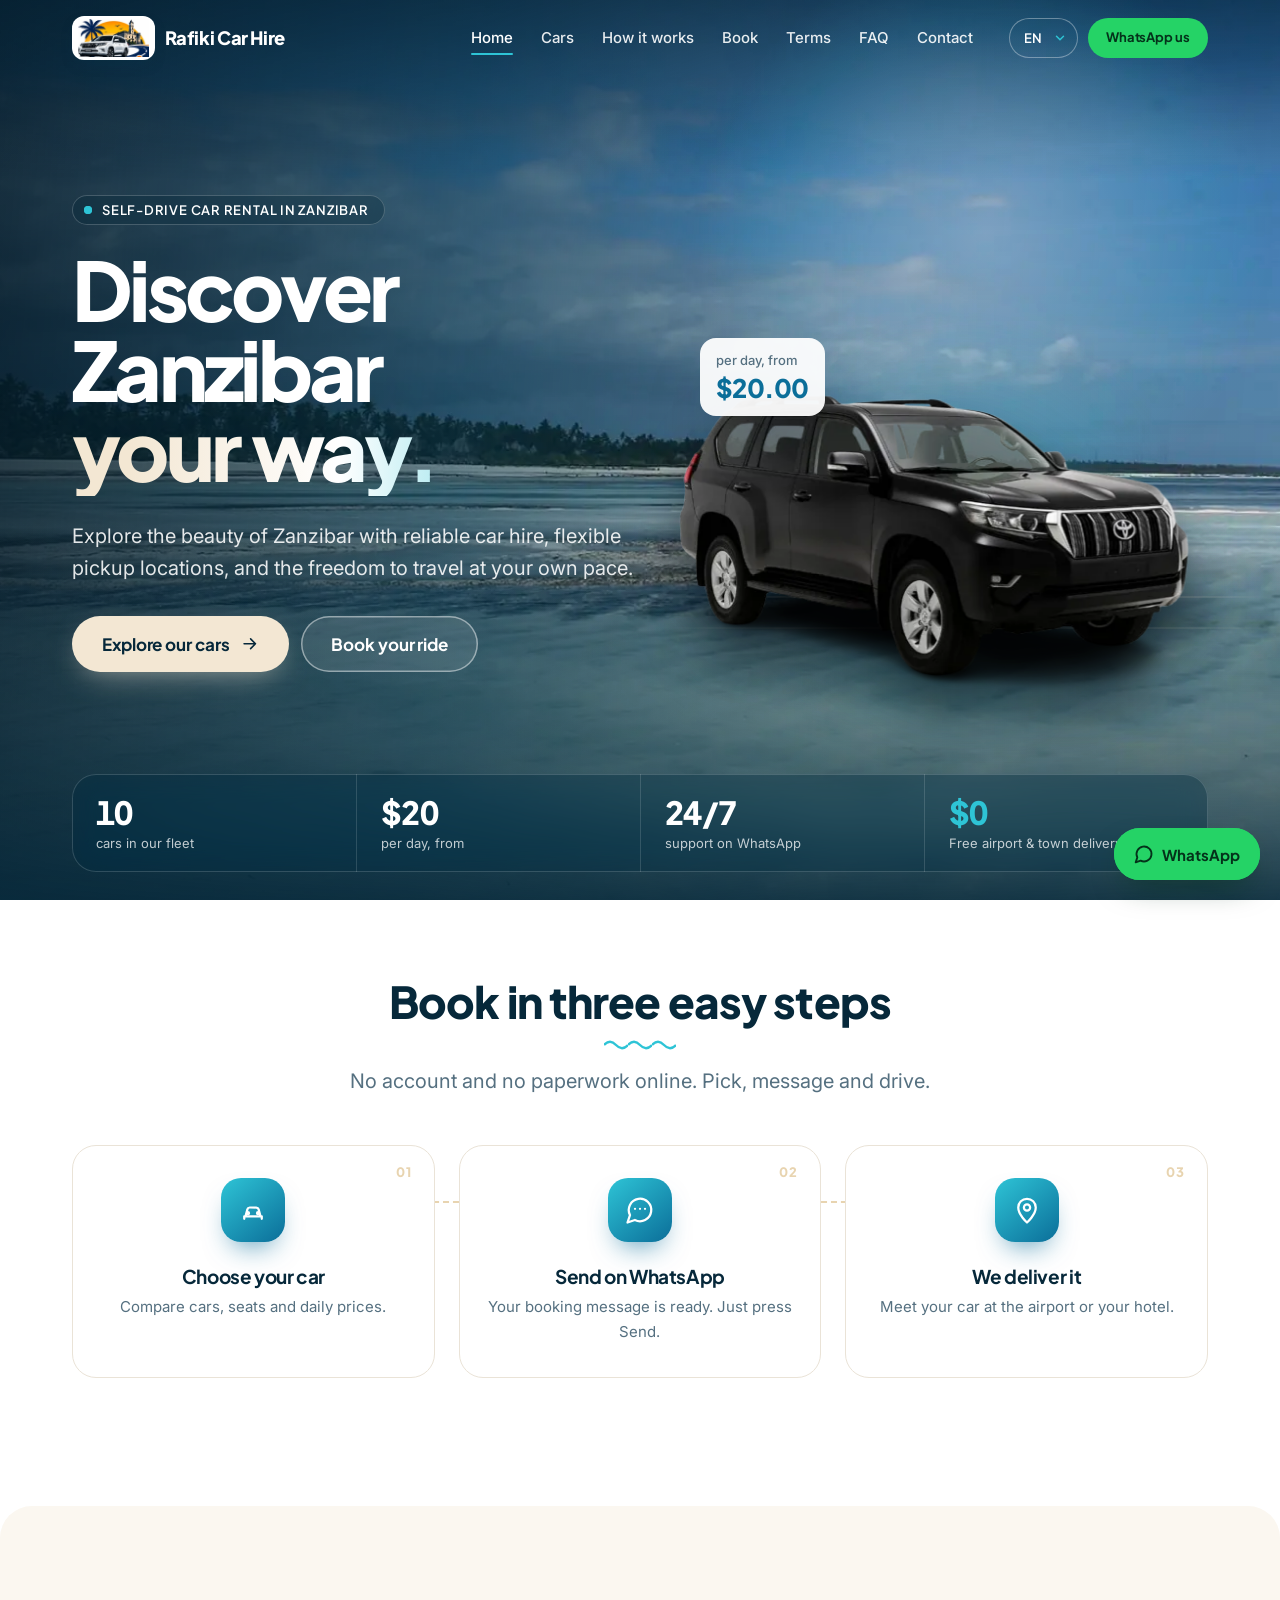
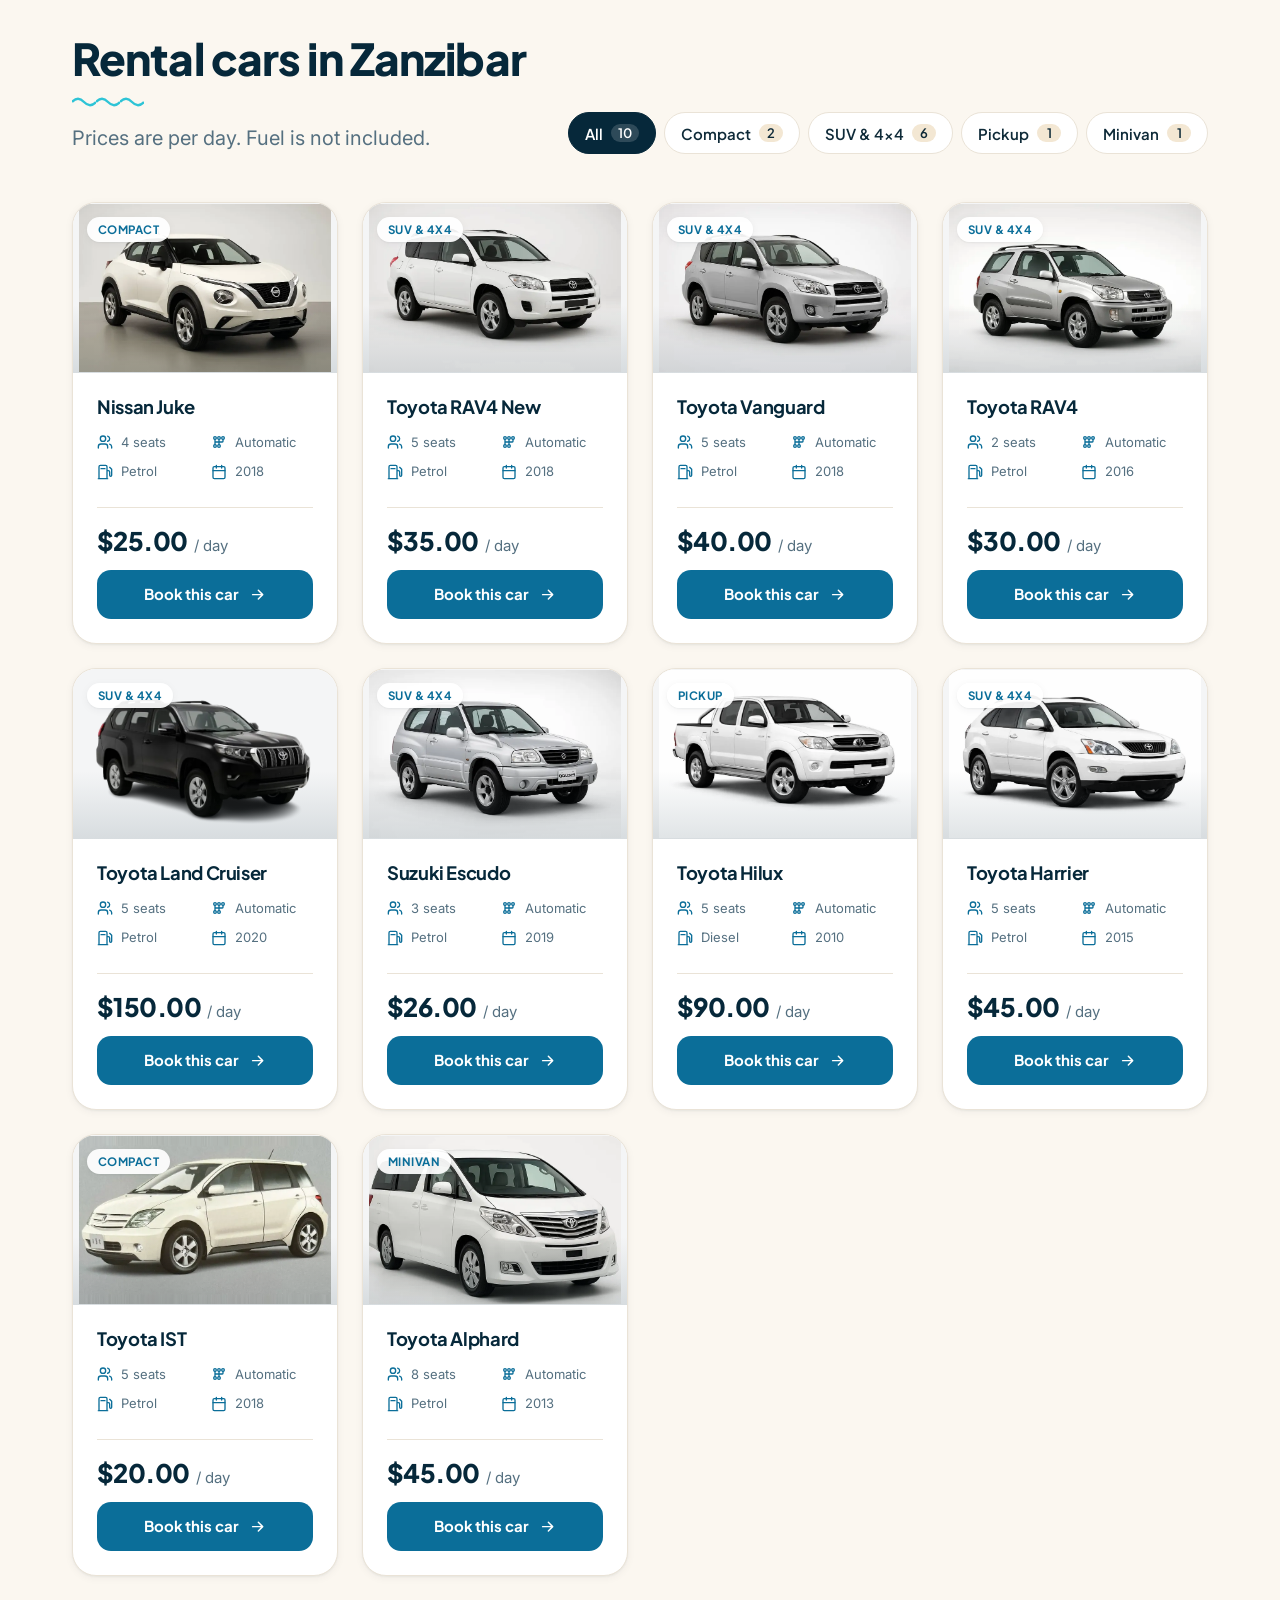
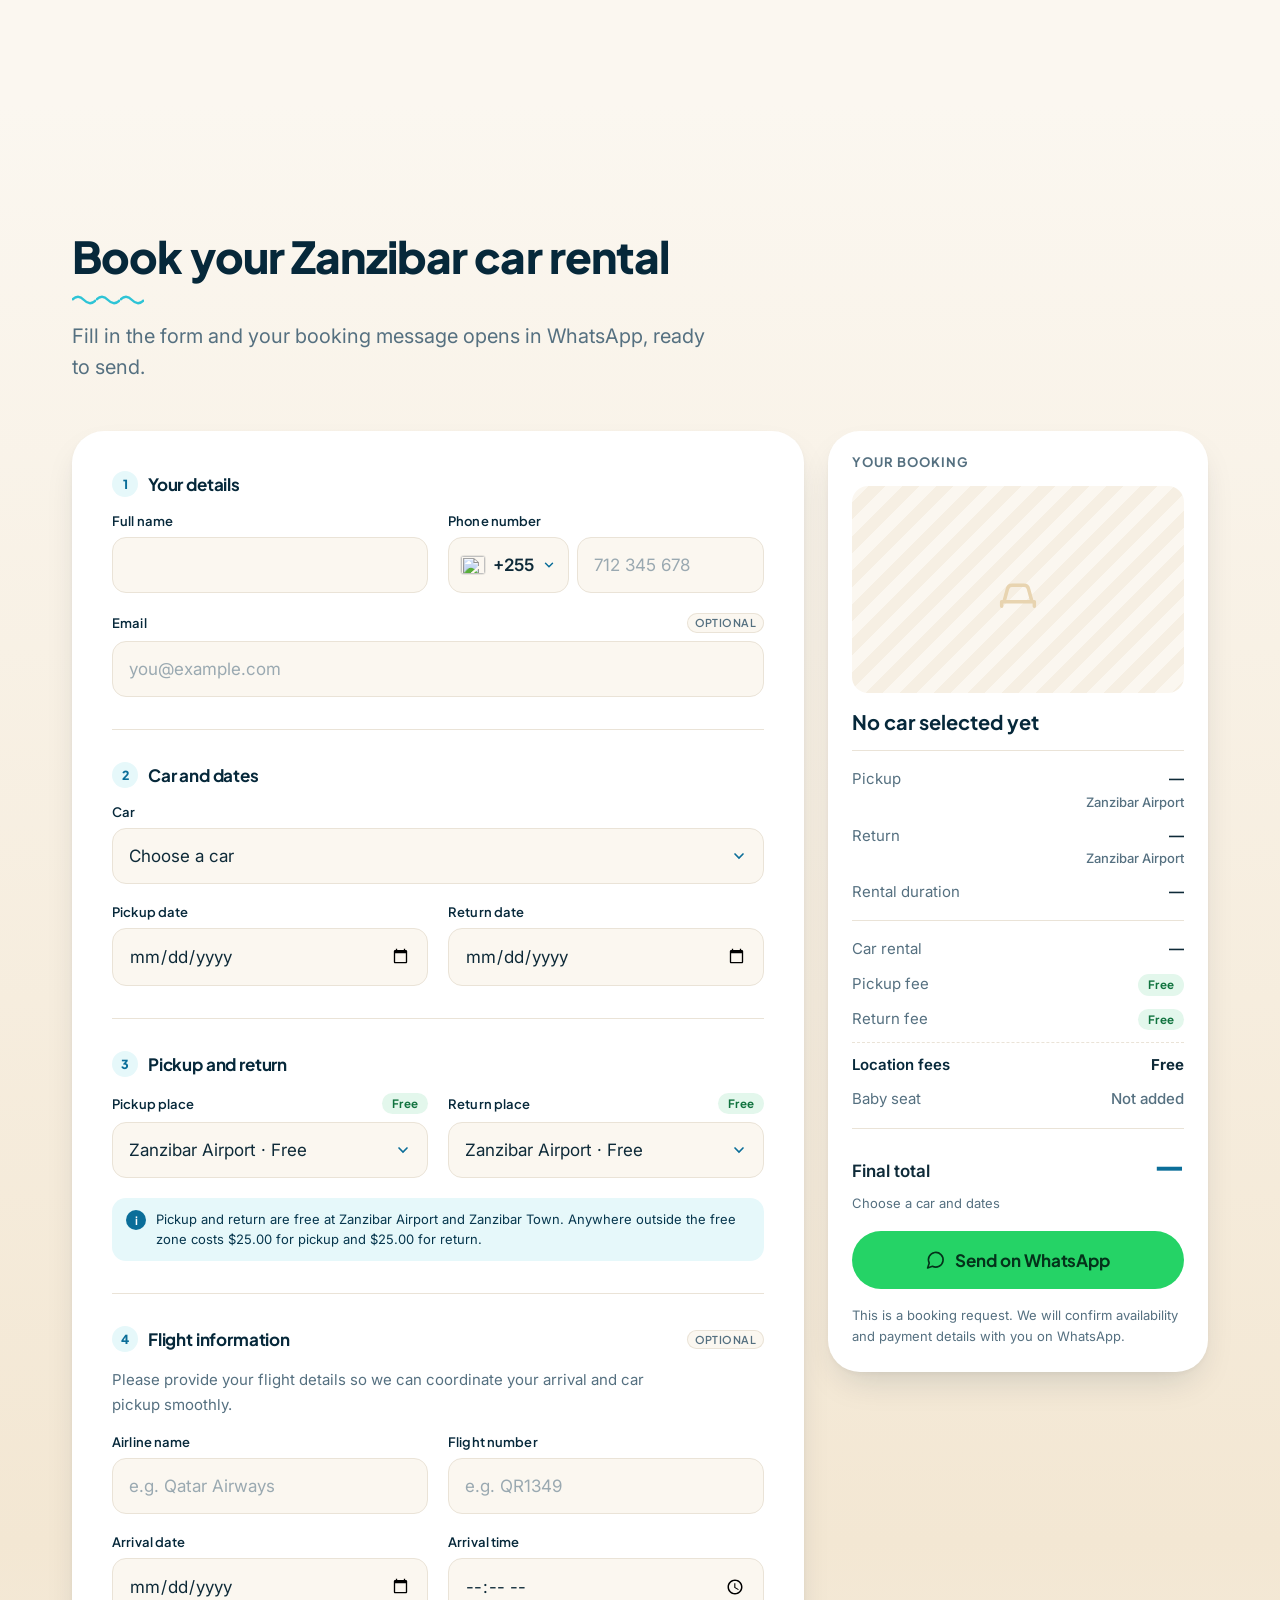
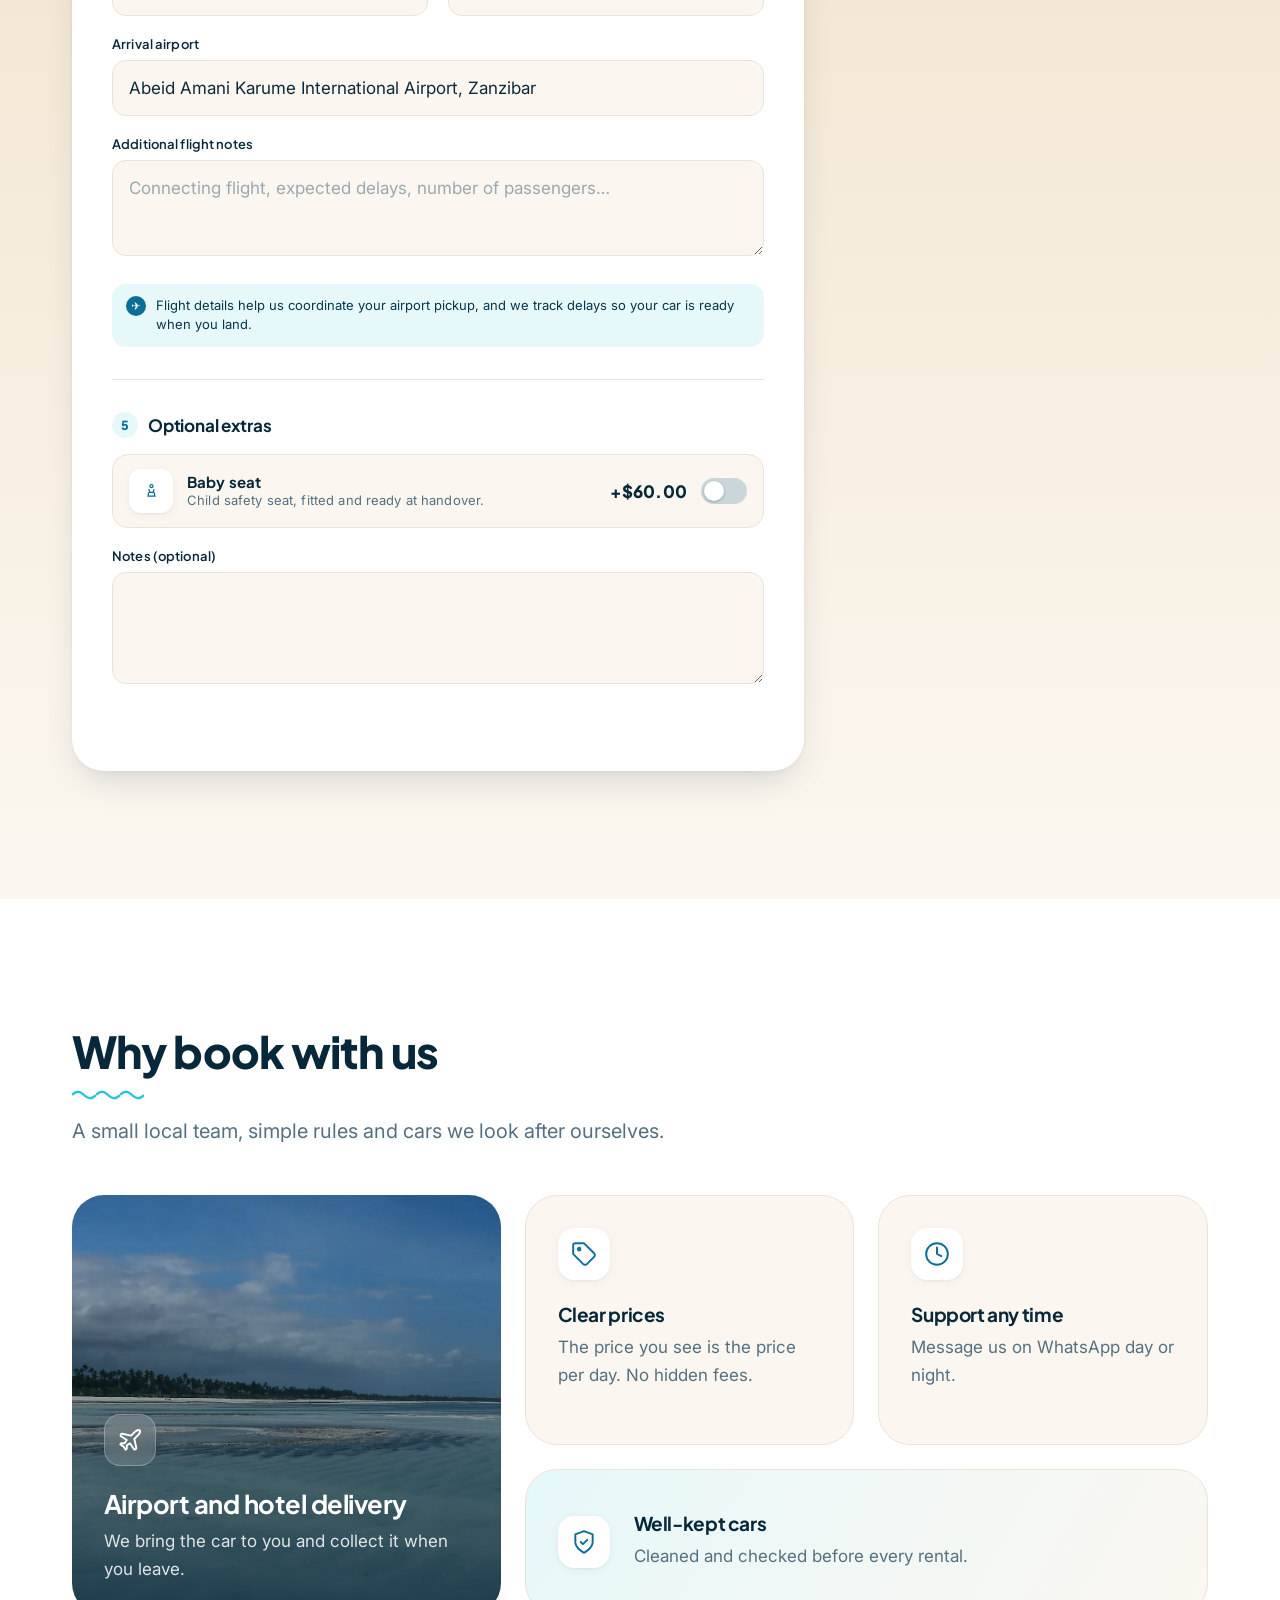
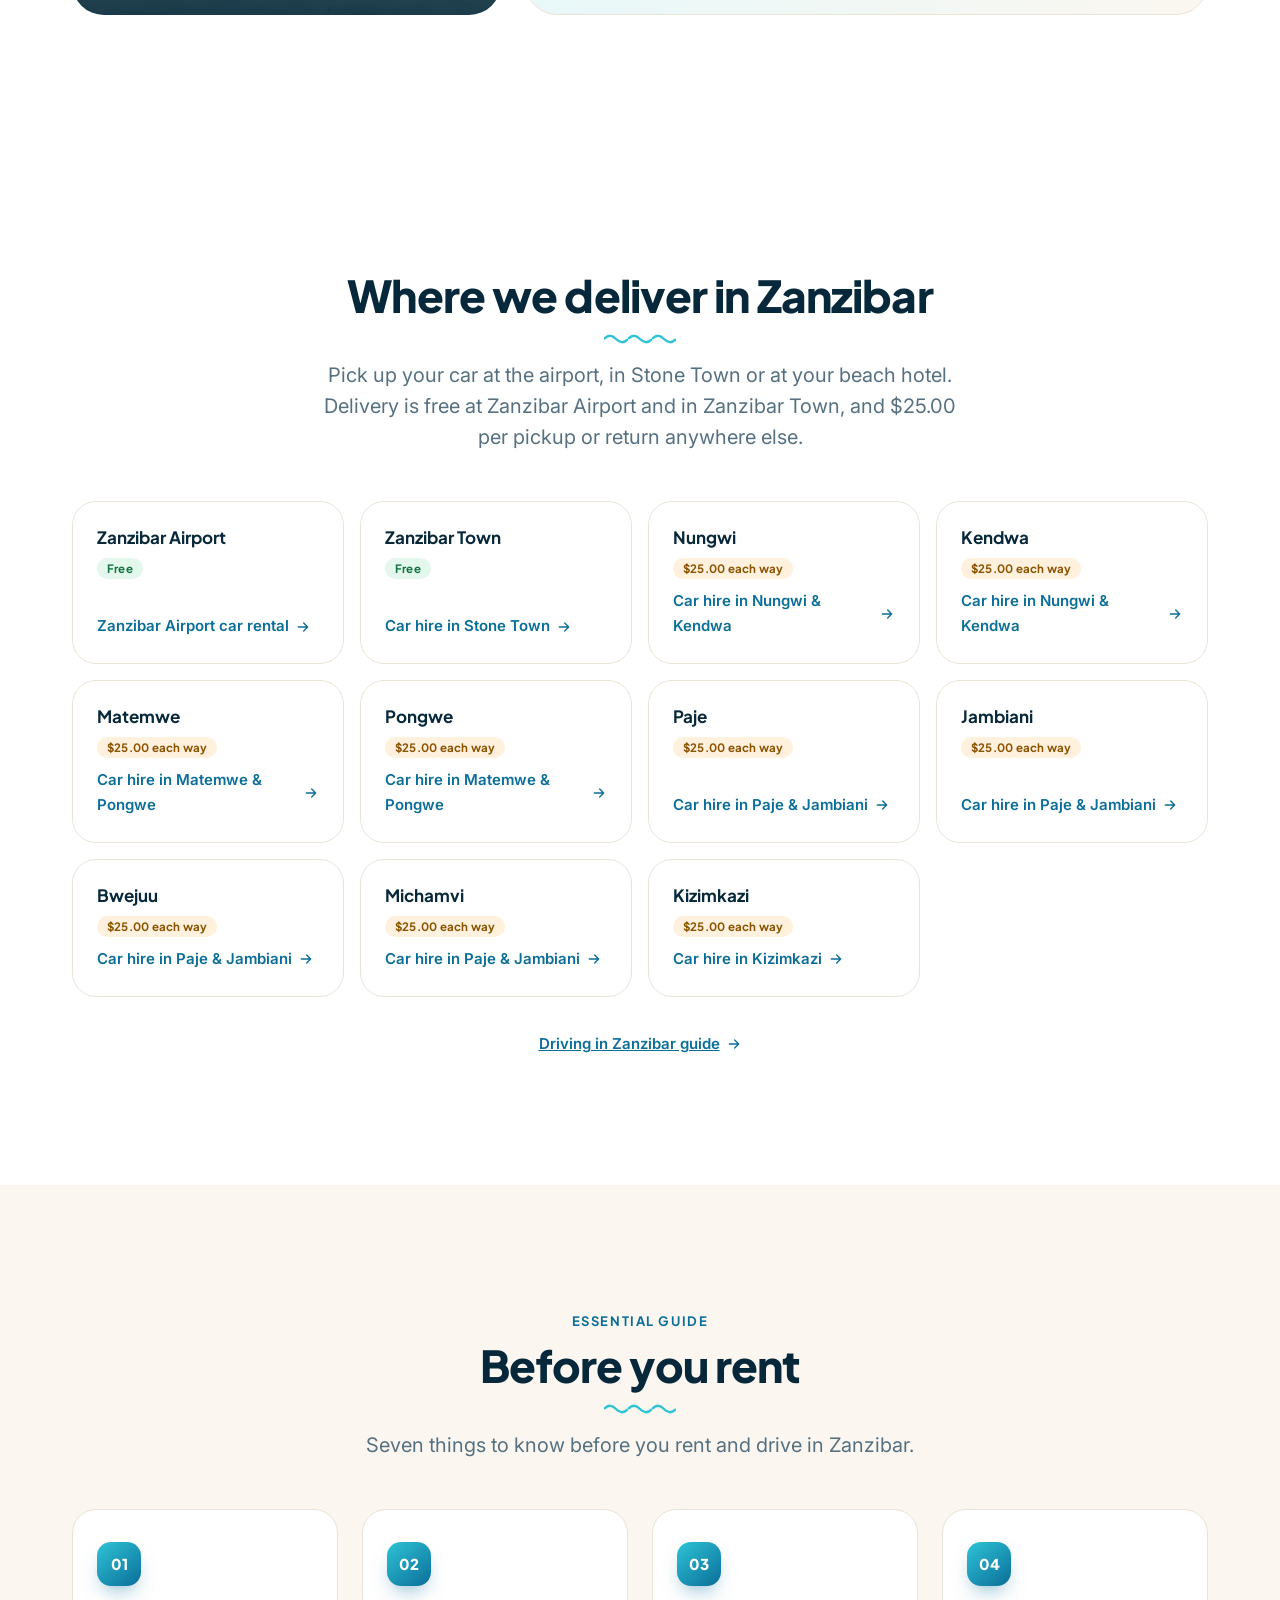
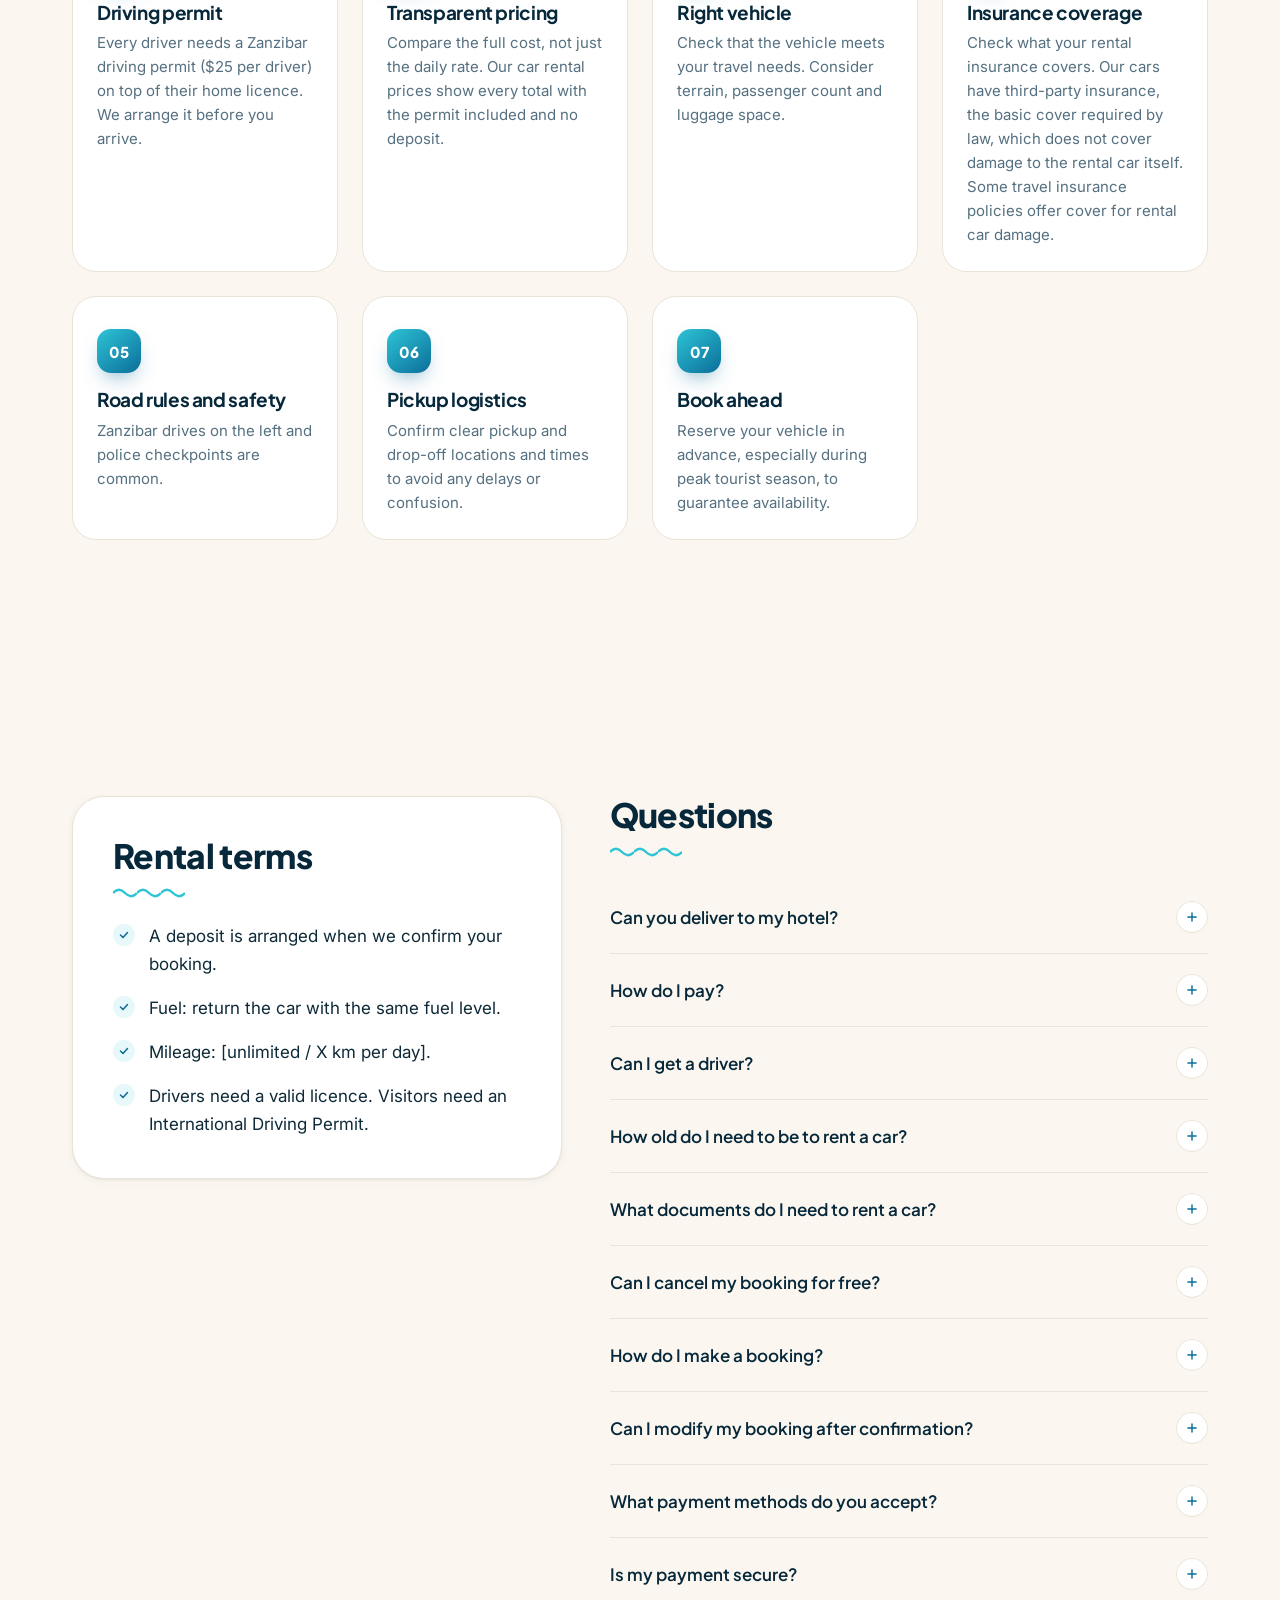
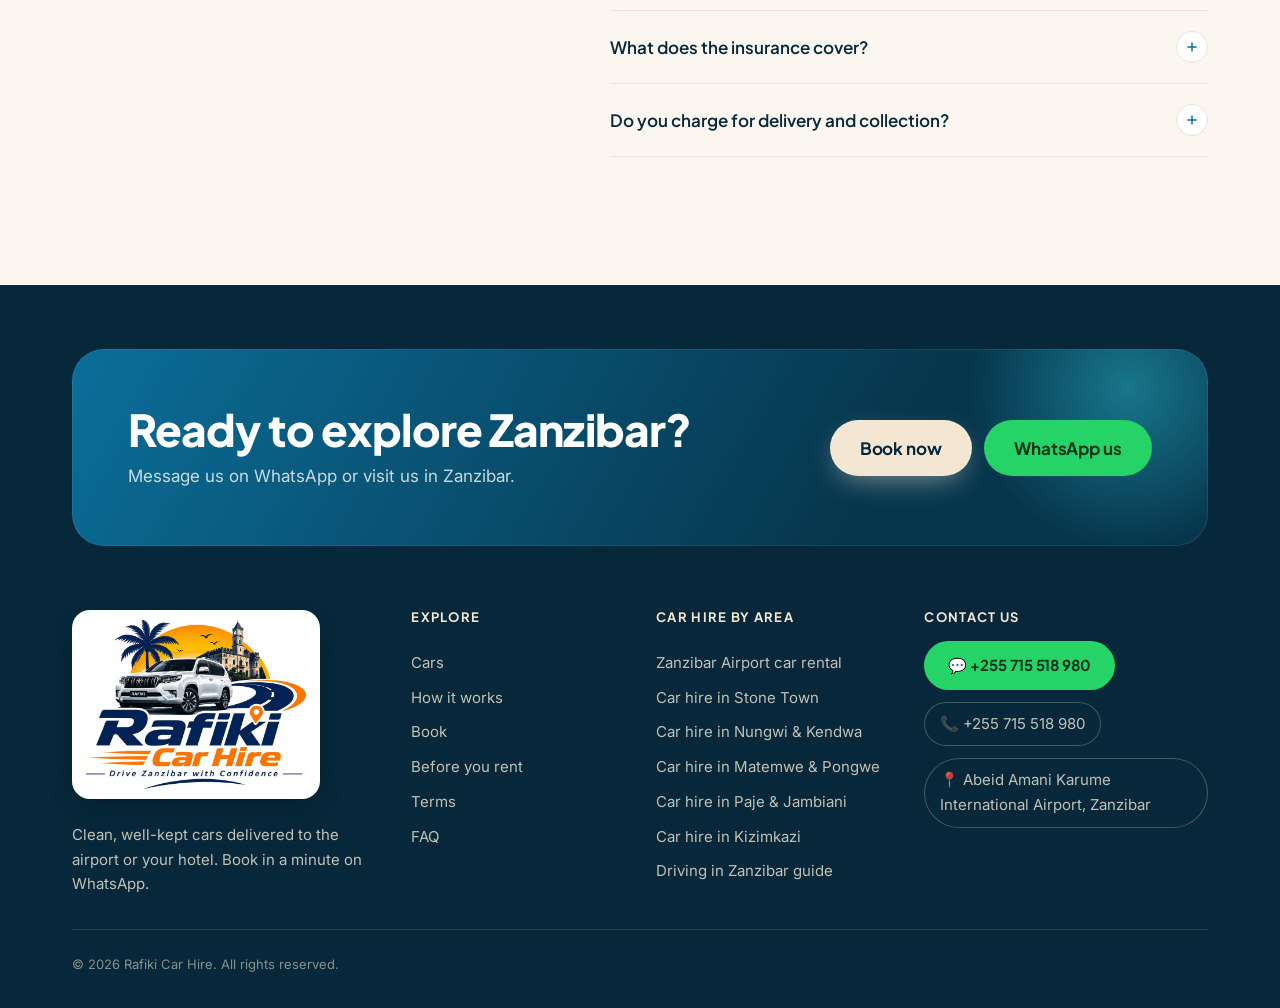
==== commit 1a7e7283: "commit" ====
--- a/index.html
+++ b/index.html
@@ -100,11 +100,11 @@
     </header>
 
     <main id="main">
-      <!-- ============ Hero ============ -->
-      <section class="hero">
-        <div class="hero-bg" aria-hidden="true"></div>
-        <div class="blob b1" aria-hidden="true"></div>
-        <div class="blob b2" aria-hidden="true"></div>
+      <!-- ============ Hero (home only: cinematic) ============ -->
+      <section class="hero hero-home">
+        <div class="hero-bg" aria-hidden="true"><div class="hero-photo"></div></div>
+        <div class="hero-shade" aria-hidden="true"></div>
+        <div class="hero-glow" aria-hidden="true"></div>
 
         <div class="wrap hero-grid">
           <div class="hero-copy">
@@ -112,29 +112,21 @@
               <span class="pulse" aria-hidden="true"></span
               ><span data-i18n="hero_kicker">Self-drive car rental in Zanzibar</span>
             </p>
-            <h1 data-i18n="h1">Car hire in Zanzibar, your way</h1>
-            <p class="hero-p" data-i18n="hero_p">Clean, well-kept cars delivered to the airport or your hotel. Book in a minute on WhatsApp.</p>
+            <h1 class="hh"><span class="hh-a" data-i18n="hh_a">Discover Zanzibar</span> <em class="hh-b" data-i18n="hh_b">your way.</em></h1>
+            <p class="hero-p" data-i18n="hh_p">Explore the beauty of Zanzibar with reliable car hire, flexible pickup locations, and the freedom to travel at your own pace.</p>
             <div class="hero-cta">
-              <a class="btn btn-sand lg" href="#book"
-                ><span data-i18n="cta_book">Book now</span>
+              <a class="btn btn-sand lg" href="#fleetsec"
+                ><span data-i18n="cta_explore">Explore our cars</span>
                 <svg class="ic" viewBox="0 0 24 24" aria-hidden="true">
                   <path d="M5 12h14M13 6l6 6-6 6" /></svg
               ></a>
-              <a
-                class="btn btn-glass lg"
-                href="#fleetsec"
-                data-i18n="cta_fleet"
-              >See the cars</a>
+              <a class="btn btn-glass lg" href="#book" data-i18n="cta_ride">Book your ride</a>
             </div>
-            <ul class="trust">
-              <li data-i18n="w1t">Clear prices</li>
-              <li data-i18n="w3t">Support any time</li>
-              <li data-i18n="w4t">Well-kept cars</li>
-            </ul>
           </div>
 
           <div class="hero-visual" aria-hidden="true">
-            <div class="sun"></div>
+            <div class="hero-halo"></div>
+            <div class="hero-road"></div>
             <img
               class="hero-car"
               src="images/toyota-land-cruiser-hero-zanzibar.webp"
@@ -147,14 +139,11 @@
               <small data-i18n="stat_from">per day, from</small>
               <b id="heroFrom">$20.00</b>
             </div>
-            <div class="float-chip chip-b">
-              <span class="chip-ic">✈</span><span data-i18n="w2t">Airport and hotel delivery</span>
-            </div>
-          </div>
-        </div>
-
-        <div class="wrap">
-          <dl class="stats">
+          </div>
+        </div>
+
+        <div class="wrap hero-rail-wrap">
+          <dl class="stats hero-rail">
             <div>
               <dt><b id="statCars" data-count="0">10</b></dt>
               <dd data-i18n="stat_cars">cars in our fleet</dd>
@@ -167,12 +156,12 @@
               <dt><b>24/7</b></dt>
               <dd data-i18n="stat_support">support on WhatsApp</dd>
             </div>
+            <div class="rail-free">
+              <dt><b>$0</b></dt>
+              <dd data-i18n="hh_free">Free airport &amp; town delivery</dd>
+            </div>
           </dl>
         </div>
-
-        <div class="waves w3" aria-hidden="true"></div>
-        <div class="waves w1" aria-hidden="true"></div>
-        <div class="waves w2" aria-hidden="true"></div>
       </section>
 
       <!-- ============ How it works ============ -->
@@ -400,93 +389,152 @@
 
           <div class="book-grid reveal">
             <form id="form" class="formcard" novalidate>
-              <div class="fields">
-                <label>
-                  <span data-i18n="f_name">Full name</span>
-                  <input name="name" autocomplete="name" required />
-                </label>
-                <div class="tel-field">
-                  <label for="phone"><span data-i18n="f_phone">Phone number</span></label>
-                  <div class="tel-group" id="telGroup">
-                    <button
-                      type="button"
-                      class="cc-btn"
-                      id="ccBtn"
-                      aria-haspopup="listbox"
-                      aria-expanded="false"
-                      aria-controls="ccPop"
-                    ></button>
-                    <input
-                      id="phone"
-                      name="phone"
-                      type="tel"
-                      autocomplete="tel-national"
-                      inputmode="tel"
-                      placeholder="712 345 678"
-                      required
-                    />
-                    <input type="hidden" name="dial" id="dial" value="255" />
-                    <div class="cc-pop" id="ccPop" hidden>
+              <fieldset class="fset">
+                <legend class="fset-h"><span class="fset-n" aria-hidden="true">1</span><span data-i18n="fs_you">Your details</span></legend>
+                <div class="fields">
+                  <label>
+                    <span data-i18n="f_name">Full name</span>
+                    <input name="name" autocomplete="name" maxlength="80" required />
+                  </label>
+                  <div class="tel-field">
+                    <label for="phone"><span data-i18n="f_phone">Phone number</span></label>
+                    <div class="tel-group" id="telGroup">
+                      <button
+                        type="button"
+                        class="cc-btn"
+                        id="ccBtn"
+                        aria-haspopup="listbox"
+                        aria-expanded="false"
+                        aria-controls="ccPop"
+                      ></button>
                       <input
-                        type="search"
-                        class="cc-search"
-                        id="ccSearch"
-                        data-ph="cc_search"
-                        autocomplete="off" placeholder="Search country or code" />
-                      <ul class="cc-list" id="ccList" role="listbox"></ul>
+                        id="phone"
+                        name="phone"
+                        type="tel"
+                        autocomplete="tel-national"
+                        inputmode="tel"
+                        maxlength="30"
+                        placeholder="712 345 678"
+                        required
+                      />
+                      <input type="hidden" name="dial" id="dial" value="255" />
+                      <div class="cc-pop" id="ccPop" hidden>
+                        <input
+                          type="search"
+                          class="cc-search"
+                          id="ccSearch"
+                          data-ph="cc_search"
+                          autocomplete="off" placeholder="Search country or code" />
+                        <ul class="cc-list" id="ccList" role="listbox"></ul>
+                      </div>
                     </div>
                   </div>
+                  <label class="full">
+                    <span class="lbl"><span data-i18n="f_email">Email</span><em class="opt" data-i18n="opt">optional</em></span>
+                    <input name="email" id="email" type="email" autocomplete="email" inputmode="email" maxlength="120" placeholder="you@example.com" />
+                  </label>
                 </div>
-                <label class="full">
-                  <span data-i18n="f_car">Car</span>
-                  <select name="car" id="car" required><option value="">Choose a car</option><option value="nissan-e-class">Nissan Juke (2018) · $25.00 / day</option><option value="rav4-2018">Toyota RAV4 New (2018) · $35.00 / day</option><option value="vanguard-2018">Toyota Vanguard (2018) · $40.00 / day</option><option value="rav4-2016">Toyota RAV4 (2016) · $30.00 / day</option><option value="land-cruiser-2020">Toyota Land Cruiser (2020) · $150.00 / day</option><option value="suzuki-escudo-2019">Suzuki Escudo (2019) · $26.00 / day</option><option value="toyota-c-class">Toyota Hilux (2010) · $90.00 / day</option><option value="toyota-g-class">Toyota Harrier (2015) · $45.00 / day</option><option value="toyota-ist">Toyota IST (2018) · $20.00 / day</option><option value="toyota-alphad">Toyota Alphard (2013) · $45.00 / day</option></select>
-                </label>
-                <label>
-                  <span data-i18n="f_pick">Pickup date</span>
-                  <input name="from" id="from" type="date" required />
-                </label>
-                <label>
-                  <span data-i18n="f_ret">Return date</span>
-                  <input name="to" id="to" type="date" required />
-                </label>
-                <label>
-                  <span class="lbl"
-                    ><span data-i18n="f_loc">Pickup place</span
-                    ><em class="fee-pill" id="pickupFeePill"></em
-                  ></span>
-                  <select
-                    name="pickup_loc"
-                    id="pickupLoc"
-                    class="loc-select"
-                    required
-                  ><optgroup label="Free"><option value="airport">Zanzibar airport</option><option value="town">Zanzibar Town (Stone Town)</option></optgroup><optgroup label="+$25.00 · Outside the free zone"><option value="nungwi">Nungwi</option><option value="kendwa">Kendwa</option><option value="matemwe">Matemwe</option><option value="pongwe">Pongwe</option><option value="paje">Paje</option><option value="jambiani">Jambiani</option><option value="bwejuu">Bwejuu</option><option value="michamvi">Michamvi</option><option value="kizimkazi">Kizimkazi</option><option value="other">Other address</option></optgroup></select>
-                </label>
-                <label>
-                  <span data-i18n="f_place">Hotel name or address</span>
-                  <input name="place" data-ph="f_place" placeholder="Hotel name or address" />
-                </label>
-                <label>
-                  <span class="lbl"
-                    ><span data-i18n="f_ret_loc">Return place</span
-                    ><em class="fee-pill" id="returnFeePill"></em
-                  ></span>
-                  <select
-                    name="return_loc"
-                    id="returnLoc"
-                    class="loc-select"
-                    required
-                  ><optgroup label="Free"><option value="airport">Zanzibar airport</option><option value="town">Zanzibar Town (Stone Town)</option></optgroup><optgroup label="+$25.00 · Outside the free zone"><option value="nungwi">Nungwi</option><option value="kendwa">Kendwa</option><option value="matemwe">Matemwe</option><option value="pongwe">Pongwe</option><option value="paje">Paje</option><option value="jambiani">Jambiani</option><option value="bwejuu">Bwejuu</option><option value="michamvi">Michamvi</option><option value="kizimkazi">Kizimkazi</option><option value="other">Other address</option></optgroup></select>
-                </label>
-                <label>
-                  <span data-i18n="f_ret_place">Return hotel or address</span>
-                  <input name="return_place" data-ph="f_ret_place" placeholder="Return hotel or address" />
-                </label>
-                <p class="full fee-note" id="feeNote">Delivery and collection are free at Zanzibar Airport and Zanzibar Town. Other locations cost $25.00 each, for pickup and for return.</p>
-                <label class="full">
-                  <span data-i18n="f_notes">Notes (optional)</span>
-                  <textarea name="notes" rows="3"></textarea>
-                </label>
-              </div>
+              </fieldset>
+
+              <fieldset class="fset">
+                <legend class="fset-h"><span class="fset-n" aria-hidden="true">2</span><span data-i18n="fs_trip">Car and dates</span></legend>
+                <div class="fields">
+                  <label class="full">
+                    <span data-i18n="f_car">Car</span>
+                    <select name="car" id="car" required><option value="">Choose a car</option><option value="nissan-e-class">Nissan Juke (2018) · $25.00 / day</option><option value="rav4-2018">Toyota RAV4 New (2018) · $35.00 / day</option><option value="vanguard-2018">Toyota Vanguard (2018) · $40.00 / day</option><option value="rav4-2016">Toyota RAV4 (2016) · $30.00 / day</option><option value="land-cruiser-2020">Toyota Land Cruiser (2020) · $150.00 / day</option><option value="suzuki-escudo-2019">Suzuki Escudo (2019) · $26.00 / day</option><option value="toyota-c-class">Toyota Hilux (2010) · $90.00 / day</option><option value="toyota-g-class">Toyota Harrier (2015) · $45.00 / day</option><option value="toyota-ist">Toyota IST (2018) · $20.00 / day</option><option value="toyota-alphad">Toyota Alphard (2013) · $45.00 / day</option></select>
+                  </label>
+                  <label>
+                    <span data-i18n="f_pick">Pickup date</span>
+                    <input name="from" id="from" type="date" required />
+                  </label>
+                  <label>
+                    <span data-i18n="f_ret">Return date</span>
+                    <input name="to" id="to" type="date" required />
+                  </label>
+                </div>
+              </fieldset>
+
+              <fieldset class="fset">
+                <legend class="fset-h"><span class="fset-n" aria-hidden="true">3</span><span data-i18n="fs_loc">Pickup and return</span></legend>
+                <div class="fields">
+                  <div class="loc-group">
+                    <label>
+                      <span class="lbl"
+                        ><span data-i18n="f_loc">Pickup place</span
+                        ><em class="fee-pill" id="pickupFeePill"></em
+                      ></span>
+                      <select name="pickup_loc" id="pickupLoc" class="loc-select" required><option value="airport">Zanzibar Airport · Free</option><option value="town">Zanzibar Town · Free</option><option value="outside">Outside Free Zone · +$25.00</option></select>
+                    </label>
+                    <label class="exact" id="pickupExactWrap" hidden>
+                      <span data-i18n="f_exact">Enter your exact location</span>
+                      <input name="pickup_exact" id="pickupExact" maxlength="120" autocomplete="off" data-ph="f_exact_ph" placeholder="e.g. Nungwi, Kendwa, Paje or your hotel name" />
+                    </label>
+                  </div>
+                  <div class="loc-group">
+                    <label>
+                      <span class="lbl"
+                        ><span data-i18n="f_ret_loc">Return place</span
+                        ><em class="fee-pill" id="returnFeePill"></em
+                      ></span>
+                      <select name="return_loc" id="returnLoc" class="loc-select" required><option value="airport">Zanzibar Airport · Free</option><option value="town">Zanzibar Town · Free</option><option value="outside">Outside Free Zone · +$25.00</option></select>
+                    </label>
+                    <label class="exact" id="returnExactWrap" hidden>
+                      <span data-i18n="f_exact">Enter your exact location</span>
+                      <input name="return_exact" id="returnExact" maxlength="120" autocomplete="off" data-ph="f_exact_ph" placeholder="e.g. Nungwi, Kendwa, Paje or your hotel name" />
+                    </label>
+                  </div>
+                  <p class="full fee-note" id="feeNote">Pickup and return are free at Zanzibar Airport and Zanzibar Town. Anywhere outside the free zone costs $25.00 for pickup and $25.00 for return.</p>
+                </div>
+              </fieldset>
+
+              <fieldset class="fset">
+                <legend class="fset-h"><span class="fset-n" aria-hidden="true">4</span><span data-i18n="fl_h">Flight information</span><em class="opt" data-i18n="opt">optional</em></legend>
+                <p class="fset-p" data-i18n="fl_p">Please provide your flight details so we can coordinate your arrival and car pickup smoothly.</p>
+                <div class="fields">
+                  <label>
+                    <span data-i18n="fl_air">Airline name</span>
+                    <input name="airline" id="airline" maxlength="60" autocomplete="off" data-ph="fl_air_ph" placeholder="e.g. Qatar Airways" />
+                  </label>
+                  <label>
+                    <span data-i18n="fl_no">Flight number</span>
+                    <input name="flight_no" id="flightNo" maxlength="20" autocomplete="off" autocapitalize="characters" spellcheck="false" data-ph="fl_no_ph" placeholder="e.g. QR1349" />
+                  </label>
+                  <label>
+                    <span data-i18n="fl_date">Arrival date</span>
+                    <input name="arrival_date" id="arrDate" type="date" />
+                  </label>
+                  <label>
+                    <span data-i18n="fl_time">Arrival time</span>
+                    <input name="arrival_time" id="arrTime" type="time" />
+                  </label>
+                  <label class="full">
+                    <span data-i18n="fl_port">Arrival airport</span>
+                    <input name="arrival_airport" id="arrPort" maxlength="120" value="Abeid Amani Karume International Airport, Zanzibar" />
+                  </label>
+                  <label class="full">
+                    <span data-i18n="fl_notes">Additional flight notes</span>
+                    <textarea name="flight_notes" id="flightNotes" rows="2" maxlength="400" data-ph="fl_notes_ph" placeholder="Connecting flight, expected delays, number of passengers…" /></textarea>
+                  </label>
+                  <p class="full fee-note flight-note" data-i18n="fl_note">Flight details help us coordinate your airport pickup, and we track delays so your car is ready when you land.</p>
+                </div>
+              </fieldset>
+
+              <fieldset class="fset">
+                <legend class="fset-h"><span class="fset-n" aria-hidden="true">5</span><span data-i18n="x_h">Optional extras</span></legend>
+                <div class="fields">
+                  <label class="extra full">
+                    <input type="checkbox" name="baby_seat" id="babySeat" value="yes" />
+                    <span class="extra-ic" aria-hidden="true"><svg class="ic" viewBox="0 0 24 24"><circle cx="12" cy="5" r="2.5"/><path d="M7 21v-4a2 2 0 0 1 2-2h6a2 2 0 0 1 2 2v4M8 10.5l1.5 4.5M16 10.5 14.5 15M6 21h12"/></svg></span>
+                    <span class="extra-txt"><b data-i18n="x_seat">Baby seat</b><small data-i18n="x_seat_p">Child safety seat, fitted and ready at handover.</small></span>
+                    <span class="extra-price" id="seatPrice">+$60.00</span>
+                    <span class="switch" aria-hidden="true"></span>
+                  </label>
+                  <label class="full">
+                    <span data-i18n="f_notes">Notes (optional)</span>
+                    <textarea name="notes" rows="3" maxlength="600"></textarea>
+                  </label>
+                </div>
+              </fieldset>
               <p class="msg" id="msg" role="status" aria-live="polite"></p>
             </form>
 
@@ -593,19 +641,19 @@
           </div>
           <!--build:areas-->
           <ul class="area-grid">
-            <li><a class="area-card" href="car-hire-zanzibar-airport/"><span class="area-name">Zanzibar Airport</span><span class="fee-pill is-free" data-i18n="free">Free</span><span class="area-go">Zanzibar Airport car rental<svg class="ic" viewBox="0 0 24 24" aria-hidden="true"><path d="M5 12h14M13 6l6 6-6 6"/></svg></span></a></li>
-            <li><a class="area-card" href="car-hire-stone-town/"><span class="area-name">Zanzibar Town (Stone Town)</span><span class="fee-pill is-free" data-i18n="free">Free</span><span class="area-go">Car hire in Stone Town<svg class="ic" viewBox="0 0 24 24" aria-hidden="true"><path d="M5 12h14M13 6l6 6-6 6"/></svg></span></a></li>
-            <li><a class="area-card" href="car-hire-nungwi-kendwa/"><span class="area-name">Nungwi</span><span class="fee-pill is-paid" data-i18n="area_paid">$25.00 each way</span><span class="area-go">Car hire in Nungwi &amp; Kendwa<svg class="ic" viewBox="0 0 24 24" aria-hidden="true"><path d="M5 12h14M13 6l6 6-6 6"/></svg></span></a></li>
-            <li><a class="area-card" href="car-hire-nungwi-kendwa/"><span class="area-name">Kendwa</span><span class="fee-pill is-paid" data-i18n="area_paid">$25.00 each way</span><span class="area-go">Car hire in Nungwi &amp; Kendwa<svg class="ic" viewBox="0 0 24 24" aria-hidden="true"><path d="M5 12h14M13 6l6 6-6 6"/></svg></span></a></li>
-            <li><a class="area-card" href="car-hire-matemwe-pongwe/"><span class="area-name">Matemwe</span><span class="fee-pill is-paid" data-i18n="area_paid">$25.00 each way</span><span class="area-go">Car hire in Matemwe &amp; Pongwe<svg class="ic" viewBox="0 0 24 24" aria-hidden="true"><path d="M5 12h14M13 6l6 6-6 6"/></svg></span></a></li>
-            <li><a class="area-card" href="car-hire-matemwe-pongwe/"><span class="area-name">Pongwe</span><span class="fee-pill is-paid" data-i18n="area_paid">$25.00 each way</span><span class="area-go">Car hire in Matemwe &amp; Pongwe<svg class="ic" viewBox="0 0 24 24" aria-hidden="true"><path d="M5 12h14M13 6l6 6-6 6"/></svg></span></a></li>
-            <li><a class="area-card" href="car-hire-paje-jambiani/"><span class="area-name">Paje</span><span class="fee-pill is-paid" data-i18n="area_paid">$25.00 each way</span><span class="area-go">Car hire in Paje &amp; Jambiani<svg class="ic" viewBox="0 0 24 24" aria-hidden="true"><path d="M5 12h14M13 6l6 6-6 6"/></svg></span></a></li>
-            <li><a class="area-card" href="car-hire-paje-jambiani/"><span class="area-name">Jambiani</span><span class="fee-pill is-paid" data-i18n="area_paid">$25.00 each way</span><span class="area-go">Car hire in Paje &amp; Jambiani<svg class="ic" viewBox="0 0 24 24" aria-hidden="true"><path d="M5 12h14M13 6l6 6-6 6"/></svg></span></a></li>
-            <li><a class="area-card" href="car-hire-paje-jambiani/"><span class="area-name">Bwejuu</span><span class="fee-pill is-paid" data-i18n="area_paid">$25.00 each way</span><span class="area-go">Car hire in Paje &amp; Jambiani<svg class="ic" viewBox="0 0 24 24" aria-hidden="true"><path d="M5 12h14M13 6l6 6-6 6"/></svg></span></a></li>
-            <li><a class="area-card" href="car-hire-paje-jambiani/"><span class="area-name">Michamvi</span><span class="fee-pill is-paid" data-i18n="area_paid">$25.00 each way</span><span class="area-go">Car hire in Paje &amp; Jambiani<svg class="ic" viewBox="0 0 24 24" aria-hidden="true"><path d="M5 12h14M13 6l6 6-6 6"/></svg></span></a></li>
-            <li><a class="area-card" href="car-hire-kizimkazi/"><span class="area-name">Kizimkazi</span><span class="fee-pill is-paid" data-i18n="area_paid">$25.00 each way</span><span class="area-go">Car hire in Kizimkazi<svg class="ic" viewBox="0 0 24 24" aria-hidden="true"><path d="M5 12h14M13 6l6 6-6 6"/></svg></span></a></li>
+            <li><a class="area-card" href="car-hire-zanzibar-airport/"><span class="area-name" data-i18n="lbl_car-hire-zanzibar-airport">Zanzibar Airport</span><span class="fee-pill is-free" data-i18n="free">Free</span><span class="area-go"><span data-i18n="lk_car-hire-zanzibar-airport">Zanzibar Airport car rental</span><svg class="ic" viewBox="0 0 24 24" aria-hidden="true"><path d="M5 12h14M13 6l6 6-6 6"/></svg></span></a></li>
+            <li><a class="area-card" href="car-hire-stone-town/"><span class="area-name" data-i18n="l_town">Zanzibar Town</span><span class="fee-pill is-free" data-i18n="free">Free</span><span class="area-go"><span data-i18n="lk_car-hire-stone-town">Car hire in Stone Town</span><svg class="ic" viewBox="0 0 24 24" aria-hidden="true"><path d="M5 12h14M13 6l6 6-6 6"/></svg></span></a></li>
+            <li><a class="area-card" href="car-hire-nungwi-kendwa/"><span class="area-name">Nungwi</span><span class="fee-pill is-paid" data-i18n="area_paid">$25.00 each way</span><span class="area-go"><span data-i18n="lk_car-hire-nungwi-kendwa">Car hire in Nungwi &amp; Kendwa</span><svg class="ic" viewBox="0 0 24 24" aria-hidden="true"><path d="M5 12h14M13 6l6 6-6 6"/></svg></span></a></li>
+            <li><a class="area-card" href="car-hire-nungwi-kendwa/"><span class="area-name">Kendwa</span><span class="fee-pill is-paid" data-i18n="area_paid">$25.00 each way</span><span class="area-go"><span data-i18n="lk_car-hire-nungwi-kendwa">Car hire in Nungwi &amp; Kendwa</span><svg class="ic" viewBox="0 0 24 24" aria-hidden="true"><path d="M5 12h14M13 6l6 6-6 6"/></svg></span></a></li>
+            <li><a class="area-card" href="car-hire-matemwe-pongwe/"><span class="area-name">Matemwe</span><span class="fee-pill is-paid" data-i18n="area_paid">$25.00 each way</span><span class="area-go"><span data-i18n="lk_car-hire-matemwe-pongwe">Car hire in Matemwe &amp; Pongwe</span><svg class="ic" viewBox="0 0 24 24" aria-hidden="true"><path d="M5 12h14M13 6l6 6-6 6"/></svg></span></a></li>
+            <li><a class="area-card" href="car-hire-matemwe-pongwe/"><span class="area-name">Pongwe</span><span class="fee-pill is-paid" data-i18n="area_paid">$25.00 each way</span><span class="area-go"><span data-i18n="lk_car-hire-matemwe-pongwe">Car hire in Matemwe &amp; Pongwe</span><svg class="ic" viewBox="0 0 24 24" aria-hidden="true"><path d="M5 12h14M13 6l6 6-6 6"/></svg></span></a></li>
+            <li><a class="area-card" href="car-hire-paje-jambiani/"><span class="area-name">Paje</span><span class="fee-pill is-paid" data-i18n="area_paid">$25.00 each way</span><span class="area-go"><span data-i18n="lk_car-hire-paje-jambiani">Car hire in Paje &amp; Jambiani</span><svg class="ic" viewBox="0 0 24 24" aria-hidden="true"><path d="M5 12h14M13 6l6 6-6 6"/></svg></span></a></li>
+            <li><a class="area-card" href="car-hire-paje-jambiani/"><span class="area-name">Jambiani</span><span class="fee-pill is-paid" data-i18n="area_paid">$25.00 each way</span><span class="area-go"><span data-i18n="lk_car-hire-paje-jambiani">Car hire in Paje &amp; Jambiani</span><svg class="ic" viewBox="0 0 24 24" aria-hidden="true"><path d="M5 12h14M13 6l6 6-6 6"/></svg></span></a></li>
+            <li><a class="area-card" href="car-hire-paje-jambiani/"><span class="area-name">Bwejuu</span><span class="fee-pill is-paid" data-i18n="area_paid">$25.00 each way</span><span class="area-go"><span data-i18n="lk_car-hire-paje-jambiani">Car hire in Paje &amp; Jambiani</span><svg class="ic" viewBox="0 0 24 24" aria-hidden="true"><path d="M5 12h14M13 6l6 6-6 6"/></svg></span></a></li>
+            <li><a class="area-card" href="car-hire-paje-jambiani/"><span class="area-name">Michamvi</span><span class="fee-pill is-paid" data-i18n="area_paid">$25.00 each way</span><span class="area-go"><span data-i18n="lk_car-hire-paje-jambiani">Car hire in Paje &amp; Jambiani</span><svg class="ic" viewBox="0 0 24 24" aria-hidden="true"><path d="M5 12h14M13 6l6 6-6 6"/></svg></span></a></li>
+            <li><a class="area-card" href="car-hire-kizimkazi/"><span class="area-name">Kizimkazi</span><span class="fee-pill is-paid" data-i18n="area_paid">$25.00 each way</span><span class="area-go"><span data-i18n="lk_car-hire-kizimkazi">Car hire in Kizimkazi</span><svg class="ic" viewBox="0 0 24 24" aria-hidden="true"><path d="M5 12h14M13 6l6 6-6 6"/></svg></span></a></li>
           </ul>
-          <p class="area-guide"><a href="driving-in-zanzibar/">Driving in Zanzibar guide<svg class="ic" viewBox="0 0 24 24" aria-hidden="true"><path d="M5 12h14M13 6l6 6-6 6"/></svg></a></p>
+          <p class="area-guide"><a href="driving-in-zanzibar/"><span data-i18n="lk_driving-in-zanzibar">Driving in Zanzibar guide</span><svg class="ic" viewBox="0 0 24 24" aria-hidden="true"><path d="M5 12h14M13 6l6 6-6 6"/></svg></a></p>
           <!--/build:areas-->
         </div>
       </section>
@@ -756,13 +804,13 @@
           <nav class="foot-links" aria-label="Car hire by area">
             <h3 data-i18n="foot_areas">Car hire by area</h3>
             <!--build:footareas-->
-            <a href="car-hire-zanzibar-airport/">Zanzibar Airport car rental</a>
-            <a href="car-hire-stone-town/">Car hire in Stone Town</a>
-            <a href="car-hire-nungwi-kendwa/">Car hire in Nungwi &amp; Kendwa</a>
-            <a href="car-hire-matemwe-pongwe/">Car hire in Matemwe &amp; Pongwe</a>
-            <a href="car-hire-paje-jambiani/">Car hire in Paje &amp; Jambiani</a>
-            <a href="car-hire-kizimkazi/">Car hire in Kizimkazi</a>
-            <a href="driving-in-zanzibar/">Driving in Zanzibar guide</a>
+            <a href="car-hire-zanzibar-airport/" data-i18n="lk_car-hire-zanzibar-airport">Zanzibar Airport car rental</a>
+            <a href="car-hire-stone-town/" data-i18n="lk_car-hire-stone-town">Car hire in Stone Town</a>
+            <a href="car-hire-nungwi-kendwa/" data-i18n="lk_car-hire-nungwi-kendwa">Car hire in Nungwi &amp; Kendwa</a>
+            <a href="car-hire-matemwe-pongwe/" data-i18n="lk_car-hire-matemwe-pongwe">Car hire in Matemwe &amp; Pongwe</a>
+            <a href="car-hire-paje-jambiani/" data-i18n="lk_car-hire-paje-jambiani">Car hire in Paje &amp; Jambiani</a>
+            <a href="car-hire-kizimkazi/" data-i18n="lk_car-hire-kizimkazi">Car hire in Kizimkazi</a>
+            <a href="driving-in-zanzibar/" data-i18n="lk_driving-in-zanzibar">Driving in Zanzibar guide</a>
             <!--/build:footareas-->
           </nav>
           <div class="foot-contact">
--- a/css.css
+++ b/css.css
@@ -3177,3 +3177,929 @@
     backdrop-filter: none
   }
 }
+
+
+/* =========================================================
+   HOME HERO: cinematic (home page only)
+   ========================================================= */
+.hero-home {
+  min-height: min(100svh, 980px);
+  padding: calc(var(--hdr) + 40px) 0 28px;
+  justify-content: space-between;
+  background: var(--ink);
+  isolation: isolate
+}
+
+.hero-home::after {
+  display: none
+}
+
+.hero-home .hero-bg {
+  inset: -4% 0 -12%;
+  background: none;
+  transform: none;
+  overflow: hidden
+}
+
+.hero-photo {
+  position: absolute;
+  inset: 0;
+  background: url(images/hero.webp) center 62%/cover;
+  transform-origin: 70% 60%;
+  animation: kenburns 26s cubic-bezier(.25, .1, .25, 1) both
+}
+
+@keyframes kenburns {
+  from {
+    transform: scale(1.22) translate3d(2%, 1%, 0);
+    filter: saturate(.85) brightness(.92)
+  }
+
+  to {
+    transform: scale(1.04) translate3d(0, 0, 0);
+    filter: saturate(1.15) brightness(1.08)
+  }
+}
+
+.hero-shade {
+  position: absolute;
+  inset: 0;
+  z-index: 0;
+  pointer-events: none;
+  background:
+    linear-gradient(180deg, rgba(4, 28, 42, .6) 0%, rgba(4, 28, 42, 0) 20%),
+    linear-gradient(0deg, rgba(6, 40, 58, .9) 0%, rgba(6, 40, 58, .35) 20%, rgba(6, 40, 58, 0) 42%),
+    linear-gradient(95deg, rgba(4, 28, 42, .86) 0%, rgba(6, 54, 77, .58) 36%, rgba(6, 54, 77, .08) 66%, rgba(6, 54, 77, 0) 100%)
+}
+
+.hero-glow {
+  position: absolute;
+  z-index: 0;
+  top: -18%;
+  right: -8%;
+  width: 62vmax;
+  aspect-ratio: 1;
+  border-radius: 50%;
+  pointer-events: none;
+  background: radial-gradient(closest-side, rgba(243, 231, 211, .32), rgba(46, 196, 214, .1) 55%, transparent 72%);
+  mix-blend-mode: screen;
+  animation: glow 9s ease-in-out infinite alternate
+}
+
+@keyframes glow {
+  to {
+    transform: translate3d(-4%, 6%, 0) scale(1.08);
+    opacity: .7
+  }
+}
+
+.hero-home .hero-grid {
+  flex: 1;
+  grid-template-columns: minmax(0, 1.08fr) minmax(0, .92fr);
+  align-items: center;
+  padding-block: var(--s5)
+}
+
+.hero-home .kicker {
+  background: rgba(6, 40, 58, .35)
+}
+
+.hero-home h1.hh {
+  margin-top: var(--s5);
+  max-width: none;
+  font-size: clamp(2.9rem, 6.4vw, 5.4rem);
+  line-height: .98;
+  letter-spacing: -.045em;
+  text-wrap: balance
+}
+
+.hh-a,
+.hh-b {
+  display: block;
+  animation: hhIn 1.1s var(--ease) both
+}
+
+.hh-b {
+  font-style: normal;
+  padding-bottom: .08em;
+  background: linear-gradient(92deg, var(--sand) 10%, #fff 45%, var(--turq) 95%);
+  -webkit-background-clip: text;
+  background-clip: text;
+  color: transparent;
+  animation-delay: .14s
+}
+
+@keyframes hhIn {
+  from {
+    opacity: 0;
+    transform: translateY(.45em);
+    filter: blur(6px)
+  }
+}
+
+.hero-home .hero-p {
+  max-width: 44ch;
+  color: rgba(255, 255, 255, .88)
+}
+
+/* car stage */
+.hero-home .hero-visual {
+  aspect-ratio: 1.3;
+  align-self: end
+}
+
+.hero-halo {
+  position: absolute;
+  left: 8%;
+  right: 4%;
+  top: 6%;
+  aspect-ratio: 1;
+  border-radius: 50%;
+  background: radial-gradient(closest-side, rgba(46, 196, 214, .28), rgba(46, 196, 214, 0));
+  animation: rise 1.4s .3s var(--ease) both
+}
+
+.hero-road {
+  position: absolute;
+  left: -6%;
+  right: -12%;
+  bottom: 14%;
+  height: 22%;
+  border-radius: 50%;
+  background: radial-gradient(closest-side, rgba(0, 12, 20, .65), rgba(0, 12, 20, 0));
+  animation: rise 1.2s .5s var(--ease) both
+}
+
+.hero-road::before,
+.hero-road::after {
+  content: "";
+  position: absolute;
+  left: 0;
+  right: 0;
+  height: 2px;
+  border-radius: 2px;
+  background: linear-gradient(90deg, transparent, rgba(243, 231, 211, .55), transparent);
+  animation: streak 3.2s linear infinite
+}
+
+.hero-road::before {
+  top: 30%
+}
+
+.hero-road::after {
+  top: 62%;
+  opacity: .6;
+  animation-duration: 4.6s;
+  animation-delay: -1.8s
+}
+
+@keyframes streak {
+  from {
+    transform: translateX(60%) scaleX(.3);
+    opacity: 0
+  }
+
+  30% {
+    opacity: 1
+  }
+
+  to {
+    transform: translateX(-70%) scaleX(1);
+    opacity: 0
+  }
+}
+
+.hero-home .hero-car {
+  width: 118%;
+  margin: 8% 0 0 -6%;
+  filter: drop-shadow(0 34px 26px rgba(0, 12, 20, .6));
+  animation: driveIn 1.5s .25s cubic-bezier(.16, .84, .3, 1) both, idle 5s 1.8s ease-in-out infinite alternate
+}
+
+@keyframes driveIn {
+  from {
+    opacity: 0;
+    transform: translate3d(42%, 0, 0);
+    filter: blur(10px) drop-shadow(0 34px 26px rgba(0, 12, 20, .6))
+  }
+}
+
+@keyframes idle {
+  to {
+    transform: translate3d(0, -6px, 0)
+  }
+}
+
+.hero-home .chip-a {
+  top: 12%;
+  left: 0
+}
+
+/* bottom rail */
+.hero-rail-wrap {
+  position: relative;
+  z-index: 2;
+  display: flex;
+  align-items: flex-end;
+  gap: var(--s5)
+}
+
+.hero-home .hero-rail {
+  flex: 1;
+  margin-top: var(--s5);
+  max-width: none;
+  grid-template-columns: repeat(4, 1fr);
+  background: rgba(6, 40, 58, .35);
+  -webkit-backdrop-filter: blur(14px) saturate(1.3);
+  backdrop-filter: blur(14px) saturate(1.3)
+}
+
+.rail-free b {
+  color: var(--turq)
+}
+
+.hero-scroll {
+  display: flex;
+  flex-direction: column;
+  align-items: center;
+  gap: 10px;
+  padding-bottom: 6px;
+  color: rgba(255, 255, 255, .7);
+  font: 600 .7rem var(--f-display);
+  letter-spacing: .2em;
+  text-transform: uppercase;
+  text-decoration: none;
+  writing-mode: vertical-rl
+}
+
+.hero-scroll i {
+  position: relative;
+  width: 1px;
+  height: 56px;
+  overflow: hidden;
+  background: rgba(255, 255, 255, .25)
+}
+
+.hero-scroll i::after {
+  content: "";
+  position: absolute;
+  inset: 0;
+  background: var(--sand);
+  animation: scrollCue 2.2s var(--ease) infinite
+}
+
+@keyframes scrollCue {
+  from {
+    transform: translateY(-100%)
+  }
+
+  to {
+    transform: translateY(100%)
+  }
+}
+
+@media (max-width: 960px) {
+  .hero-home {
+    min-height: auto
+  }
+
+  .hero-home .hero-grid {
+    grid-template-columns: 1fr
+  }
+
+  .hero-home .hero-visual {
+    max-width: 560px;
+    aspect-ratio: 1.6;
+    margin-top: -8px
+  }
+
+  .hero-home .hero-car {
+    width: 104%;
+    margin: 4% 0 0 -2%
+  }
+
+  .hero-home .hero-rail {
+    grid-template-columns: repeat(2, 1fr)
+  }
+
+  .hero-home .hero-rail>div:nth-child(3) {
+    border-left: 0
+  }
+
+  .hero-home .hero-rail>div:nth-child(n+3) {
+    border-top: 1px solid rgba(255, 255, 255, .14)
+  }
+
+  .hero-scroll {
+    display: none
+  }
+}
+
+@media (max-width: 560px) {
+  .hero-home {
+    padding: calc(var(--hdr) + 24px) 0 20px
+  }
+
+  .hero-home h1.hh {
+    font-size: clamp(2.5rem, 12vw, 3.2rem)
+  }
+
+  .hero-home .hero-p {
+    font-size: var(--fs-md)
+  }
+
+  .hero-home .chip-a {
+    top: 0;
+    padding: 8px 12px
+  }
+
+  .hero-home .chip-a b {
+    font-size: 1.25rem
+  }
+
+  .hero-home .hero-rail>div {
+    padding: 12px 14px
+  }
+}
+
+@media (prefers-reduced-motion: reduce) {
+  .hero-photo {
+    transform: scale(1.04)
+  }
+}
+
+/* =========================================================
+   Booking form: sections, exact location, flight, extras
+   ========================================================= */
+.fset {
+  min-width: 0;
+  margin: 0;
+  padding: 0;
+  border: 0
+}
+
+.fset+.fset {
+  margin-top: var(--s6);
+  padding-top: var(--s6);
+  border-top: 1px solid var(--line)
+}
+
+.fset-h {
+  display: flex;
+  align-items: center;
+  gap: 10px;
+  width: 100%;
+  margin-bottom: var(--s4);
+  padding: 0;
+  font: 700 var(--fs-md) var(--f-display);
+  color: var(--ink);
+  letter-spacing: -.01em
+}
+
+.fset-n {
+  display: grid;
+  place-items: center;
+  width: 26px;
+  height: 26px;
+  flex: none;
+  border-radius: 50%;
+  background: var(--turq-50);
+  color: var(--ocean);
+  font: 800 .78rem var(--f-display)
+}
+
+.fset-p {
+  margin: calc(var(--s2) * -1) 0 var(--s4);
+  font-size: var(--fs-sm);
+  color: var(--muted);
+  max-width: 60ch
+}
+
+.opt {
+  display: inline-flex;
+  align-items: center;
+  padding: 1px 8px;
+  border-radius: var(--r-pill);
+  background: var(--sand-50);
+  box-shadow: inset 0 0 0 1px var(--line);
+  color: var(--muted);
+  font: 600 .68rem/1.6 var(--f-display);
+  font-style: normal;
+  letter-spacing: .04em;
+  text-transform: uppercase
+}
+
+.fset-h .opt {
+  margin-left: auto
+}
+
+.loc-group {
+  display: flex;
+  flex-direction: column;
+  gap: var(--s3);
+  min-width: 0
+}
+
+.exact {
+  animation: exactIn .35s var(--ease) both
+}
+
+.exact[hidden] {
+  display: none
+}
+
+.exact>span::before {
+  content: "";
+  display: inline-block;
+  width: 7px;
+  height: 7px;
+  margin-right: 7px;
+  border-radius: 50%;
+  background: var(--gold);
+  vertical-align: middle
+}
+
+@keyframes exactIn {
+  from {
+    opacity: 0;
+    transform: translateY(-6px)
+  }
+}
+
+.flight-note::before {
+  content: "✈";
+  font-size: .7rem
+}
+
+/* baby seat toggle card */
+.extra {
+  position: relative;
+  display: grid;
+  grid-template-columns: auto minmax(0, 1fr) auto auto;
+  align-items: center;
+  gap: 14px;
+  padding: 14px 16px;
+  border: 1.5px solid var(--line);
+  border-radius: 16px;
+  background: var(--sand-50);
+  cursor: pointer;
+  transition: border-color .2s, background-color .2s, box-shadow .2s
+}
+
+.extra:hover {
+  border-color: var(--sand-2)
+}
+
+.extra>span {
+  margin: 0
+}
+
+.extra input {
+  position: absolute;
+  inset: 0;
+  width: 100%;
+  height: 100%;
+  min-height: 0;
+  margin: 0;
+  opacity: 0;
+  cursor: pointer
+}
+
+.extra:has(input:focus-visible) {
+  box-shadow: 0 0 0 4px rgba(46, 196, 214, .25);
+  border-color: var(--ocean)
+}
+
+.extra:has(input:checked) {
+  border-color: var(--ocean);
+  background: var(--turq-50)
+}
+
+.extra-ic {
+  display: grid;
+  place-items: center;
+  width: 44px;
+  height: 44px;
+  border-radius: 12px;
+  background: #fff;
+  color: var(--ocean);
+  box-shadow: var(--sh-1)
+}
+
+.extra-txt b {
+  display: block;
+  font: 700 var(--fs-sm) var(--f-display);
+  color: var(--ink)
+}
+
+.extra-txt small {
+  display: block;
+  font: 400 var(--fs-xs)/1.45 var(--f-body);
+  color: var(--muted)
+}
+
+.extra-price {
+  font: 800 var(--fs-md) var(--f-display);
+  color: var(--ink);
+  white-space: nowrap
+}
+
+.switch {
+  position: relative;
+  width: 46px;
+  height: 26px;
+  border-radius: var(--r-pill);
+  background: #CBD6DB;
+  transition: background-color .25s
+}
+
+.switch::after {
+  content: "";
+  position: absolute;
+  top: 3px;
+  left: 3px;
+  width: 20px;
+  height: 20px;
+  border-radius: 50%;
+  background: #fff;
+  box-shadow: 0 1px 3px rgba(6, 40, 58, .3);
+  transition: transform .25s var(--ease)
+}
+
+.extra:has(input:checked) .switch {
+  background: var(--ocean)
+}
+
+.extra:has(input:checked) .switch::after {
+  transform: translateX(20px)
+}
+
+.sum-off {
+  color: var(--muted);
+  font-weight: 500
+}
+
+@media (max-width: 560px) {
+  .extra {
+    grid-template-columns: auto minmax(0, 1fr) auto;
+    gap: 6px 12px
+  }
+
+  .extra-price {
+    grid-column: 2;
+    grid-row: 2;
+    font-size: var(--fs-sm)
+  }
+
+  .switch {
+    grid-column: 3;
+    grid-row: 1 / span 2
+  }
+
+  .fset+.fset {
+    margin-top: var(--s5);
+    padding-top: var(--s5)
+  }
+}
+
+/* =========================================================
+   LOCATION & GUIDE PAGES: editorial hero (not the home hero)
+   ========================================================= */
+.phero {
+  position: relative;
+  padding: calc(var(--hdr) + 40px) 0 0;
+  color: #fff;
+  background:
+    radial-gradient(70% 90% at 100% 0%, rgba(46, 196, 214, .22), transparent 60%),
+    linear-gradient(160deg, var(--ink) 0%, var(--deep) 55%, var(--ocean-700) 100%);
+  isolation: isolate
+}
+
+/* fine topographic lines: an island-map feel instead of the home photo */
+.phero::before {
+  content: "";
+  position: absolute;
+  inset: 0;
+  z-index: -1;
+  opacity: .14;
+  background-image: url("data:image/svg+xml,<svg xmlns='http://www.w3.org/2000/svg' width='420' height='420' viewBox='0 0 420 420' fill='none' stroke='%23F3E7D3' stroke-width='1'><path d='M-20 120C60 80 120 160 210 120S360 60 440 110'/><path d='M-20 170C70 130 130 210 220 170S360 110 440 160'/><path d='M-20 220C80 180 140 260 230 220S370 160 440 210'/><path d='M-20 270C90 230 150 310 240 270S380 210 440 260'/><path d='M-20 320C100 280 160 360 250 320S390 260 440 310'/></svg>");
+  background-size: 420px;
+  -webkit-mask-image: linear-gradient(180deg, #000 0%, transparent 85%);
+  mask-image: linear-gradient(180deg, #000 0%, transparent 85%)
+}
+
+/* sand band the card overlaps into */
+.phero::after {
+  content: "";
+  position: absolute;
+  left: 0;
+  right: 0;
+  bottom: 0;
+  height: 96px;
+  z-index: -1;
+  background: var(--white)
+}
+
+.phero-grid {
+  display: grid;
+  grid-template-columns: minmax(0, 1.15fr) minmax(0, .85fr);
+  gap: var(--s7);
+  align-items: end
+}
+
+.phero-copy {
+  padding-bottom: calc(96px + var(--s7))
+}
+
+.phero-copy>* {
+  animation: rise .8s var(--ease) both
+}
+
+.phero-copy>:nth-child(2) { animation-delay: .06s }
+.phero-copy>:nth-child(3) { animation-delay: .12s }
+.phero-copy>:nth-child(4) { animation-delay: .18s }
+.phero-copy>:nth-child(5) { animation-delay: .24s }
+
+.phero .eyebrow {
+  display: inline-flex;
+  align-items: center;
+  gap: 10px;
+  font: 700 var(--fs-xs) var(--f-display);
+  letter-spacing: .14em;
+  text-transform: uppercase;
+  color: var(--sand)
+}
+
+.phero .eyebrow::before {
+  content: "";
+  width: 28px;
+  height: 2px;
+  background: var(--turq)
+}
+
+.phero h1 {
+  margin-top: var(--s4);
+  max-width: 18ch;
+  font-size: clamp(2.1rem, 4.8vw, 3.6rem);
+  font-weight: 800;
+  line-height: 1.06;
+  letter-spacing: -.03em;
+  color: #fff;
+  text-wrap: balance
+}
+
+.phero .hero-p {
+  max-width: 54ch;
+  font-size: var(--fs-md)
+}
+
+.phero .hero-cta {
+  margin-top: var(--s5)
+}
+
+.phero-facts {
+  display: flex;
+  flex-wrap: wrap;
+  gap: 8px;
+  margin-top: var(--s5);
+  padding: 0;
+  list-style: none
+}
+
+.phero-facts li {
+  padding: 6px 14px;
+  border-radius: var(--r-pill);
+  background: rgba(255, 255, 255, .08);
+  box-shadow: inset 0 0 0 1px rgba(255, 255, 255, .18);
+  font-size: var(--fs-xs);
+  font-weight: 600;
+  color: rgba(255, 255, 255, .9)
+}
+
+/* the vehicle "ticket" card */
+.phero-card {
+  position: relative;
+  margin: 0;
+  padding: var(--s4);
+  border-radius: var(--r-xl);
+  background: #fff;
+  color: var(--ink);
+  box-shadow: var(--sh-3);
+  animation: cardIn 1s .2s var(--ease) both
+}
+
+@keyframes cardIn {
+  from {
+    opacity: 0;
+    transform: translateY(40px) rotate(1.5deg)
+  }
+}
+
+.phero-card .pc-media {
+  position: relative;
+  overflow: hidden;
+  border-radius: calc(var(--r-xl) - 10px);
+  background: #EEF1F2;
+  aspect-ratio: 3 / 2
+}
+
+.phero-card .pc-media img {
+  width: 100%;
+  height: 100%;
+  object-fit: cover;
+  transition: transform .8s var(--ease)
+}
+
+.phero-card:hover .pc-media img {
+  transform: scale(1.04)
+}
+
+.pc-photo .pc-media img {
+  object-position: center 60%
+}
+
+.pc-badge {
+  position: absolute;
+  top: 12px;
+  left: 12px;
+  padding: 6px 12px;
+  border-radius: var(--r-pill);
+  background: rgba(6, 40, 58, .82);
+  color: #fff;
+  font: 700 var(--fs-xs) var(--f-display)
+}
+
+.phero-card figcaption {
+  display: flex;
+  align-items: center;
+  justify-content: space-between;
+  gap: var(--s3);
+  padding: var(--s4) var(--s2) var(--s2)
+}
+
+.pc-name {
+  display: block;
+  font: 800 var(--fs-lg) var(--f-display);
+  letter-spacing: -.01em
+}
+
+.pc-meta {
+  display: block;
+  font-size: var(--fs-xs);
+  color: var(--muted)
+}
+
+.pc-price {
+  text-align: right;
+  white-space: nowrap
+}
+
+.pc-price b {
+  display: block;
+  font: 800 1.5rem var(--f-display);
+  color: var(--ocean);
+  letter-spacing: -.02em
+}
+
+.pc-price span {
+  font-size: var(--fs-xs);
+  color: var(--muted)
+}
+
+.pc-fees {
+  display: flex;
+  flex-wrap: wrap;
+  gap: 6px;
+  margin: 0;
+  padding: var(--s3) var(--s2) var(--s1);
+  list-style: none;
+  border-top: 1px dashed var(--line)
+}
+
+.pc-fees li {
+  display: inline-flex;
+  align-items: center;
+  gap: 6px;
+  font-size: var(--fs-xs);
+  color: var(--text)
+}
+
+.phero .crumbs ol {
+  margin-bottom: var(--s5)
+}
+
+@media (max-width: 900px) {
+  .phero-grid {
+    grid-template-columns: 1fr;
+    gap: var(--s5)
+  }
+
+  .phero-copy {
+    padding-bottom: 0
+  }
+
+  .phero-card {
+    max-width: 520px;
+    width: 100%
+  }
+}
+
+@media (max-width: 560px) {
+  .phero {
+    padding-top: calc(var(--hdr) + 24px)
+  }
+
+  .phero .hero-cta .btn {
+    flex: 1 1 100%
+  }
+
+  .pc-price b {
+    font-size: 1.25rem
+  }
+}
+
+/* Very small phones (≤360px): the language picker lives in the menu, so the header bar fits */
+@media (max-width: 360px) {
+  .tools .lang {
+    display: none
+  }
+
+  .bar {
+    gap: var(--s3)
+  }
+}
+
+/* Grids may shrink below their content's natural width on very small phones */
+@media (max-width: 900px) {
+  .page-grid {
+    grid-template-columns: minmax(0, 1fr)
+  }
+}
+
+@media (max-width: 560px) {
+  .area-grid {
+    grid-template-columns: repeat(2, minmax(0, 1fr))
+  }
+}
+
+@media (max-width: 360px) {
+  .area-card .fee-pill,
+  .side-card .btn {
+    white-space: normal;
+    text-align: center
+  }
+}
+
+@media (max-width: 960px) {
+  .book-grid {
+    grid-template-columns: minmax(0, 1fr)
+  }
+}
+
+@media (max-width: 900px) {
+  .phero-grid {
+    grid-template-columns: minmax(0, 1fr)
+  }
+}
+
+@media (max-width: 560px) {
+  .fields {
+    grid-template-columns: minmax(0, 1fr)
+  }
+
+  /* long translated button labels wrap instead of widening the page */
+  .phero .hero-cta .btn,
+  .hero-home .hero-cta .btn {
+    white-space: normal;
+    text-align: center
+  }
+}
+
+@media (max-width: 420px) {
+  .foot-grid {
+    grid-template-columns: minmax(0, 1fr)
+  }
+
+  .foot-contact .btn,
+  .contact-info .btn {
+    white-space: normal
+  }
+
+  .addr {
+    overflow-wrap: anywhere
+  }
+}
+
+/* Legends sit inside the section (not across its top border) */
+.fset-h {
+  float: left
+}
+
+.fset-h+* {
+  clear: both
+}
+
+/* Content after the page hero starts closer to the overlapping card */
+.phero+.page-body {
+  padding-top: var(--s7)
+}
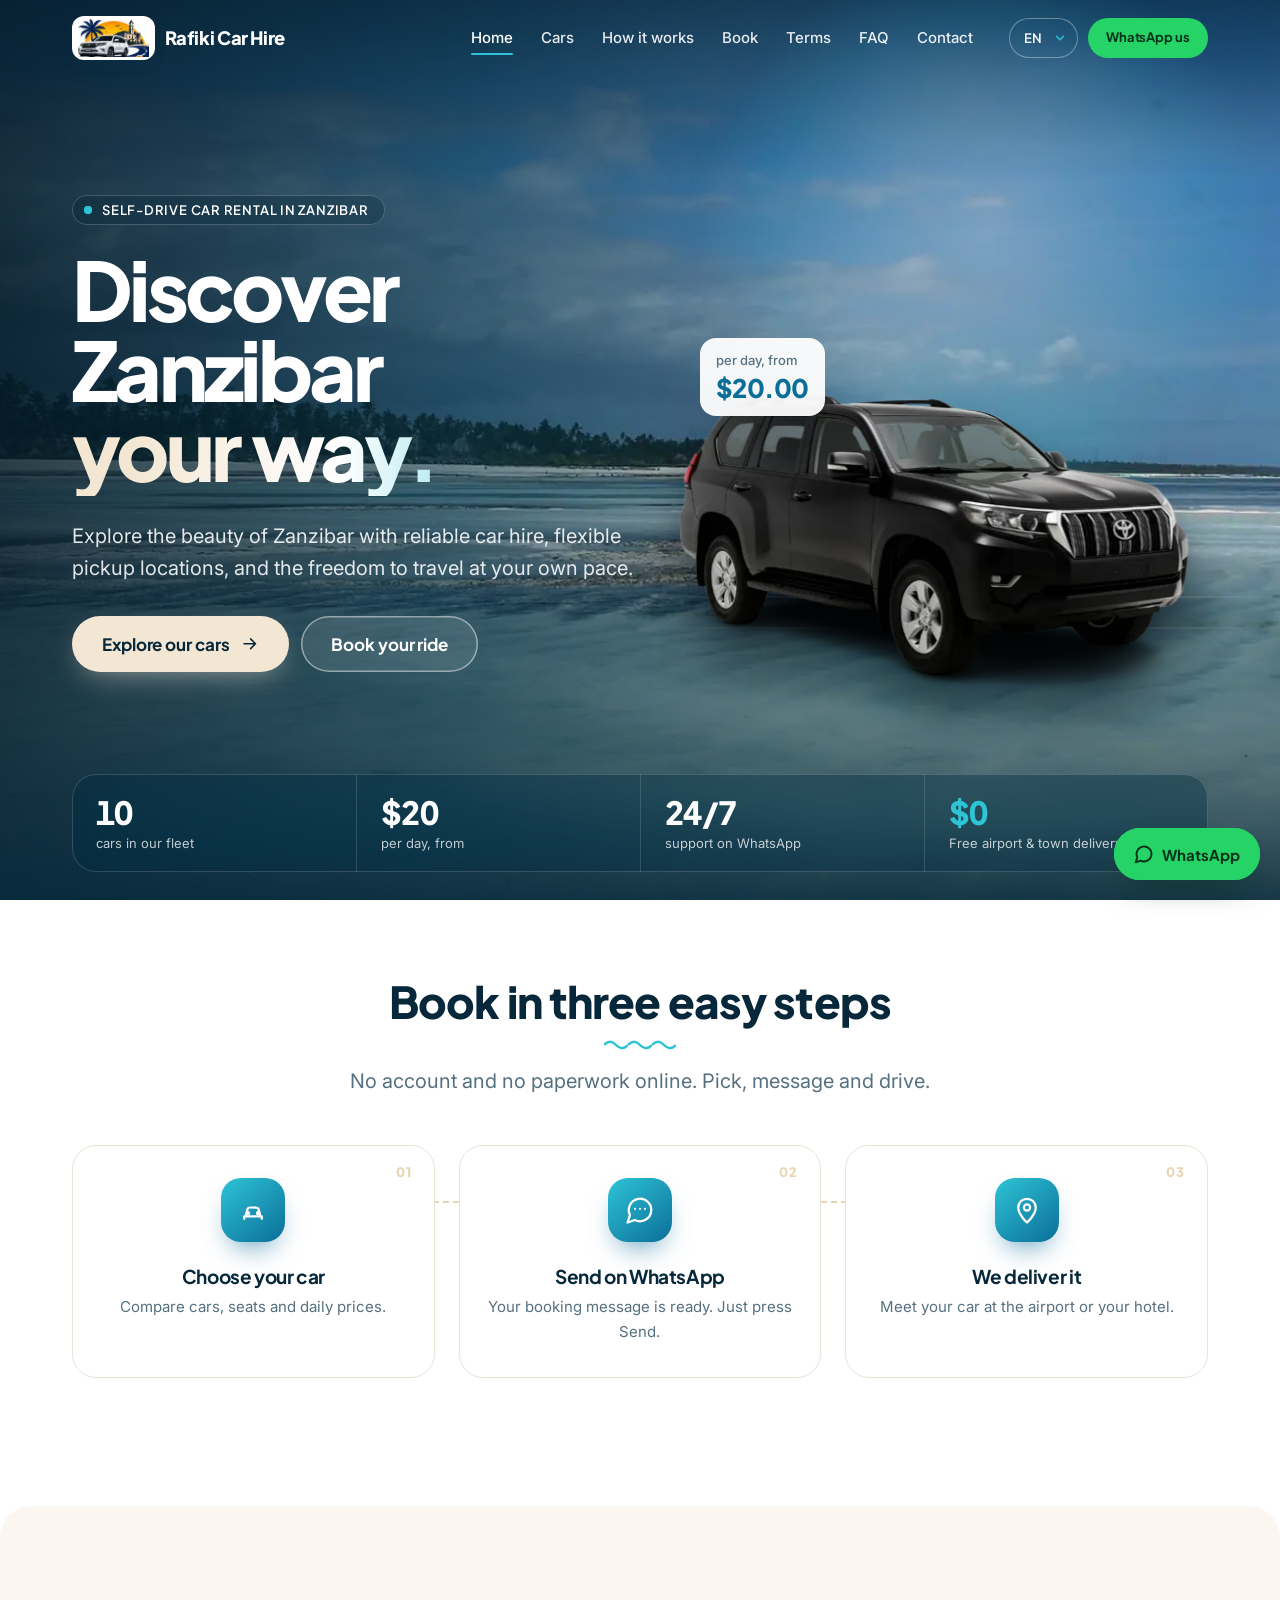
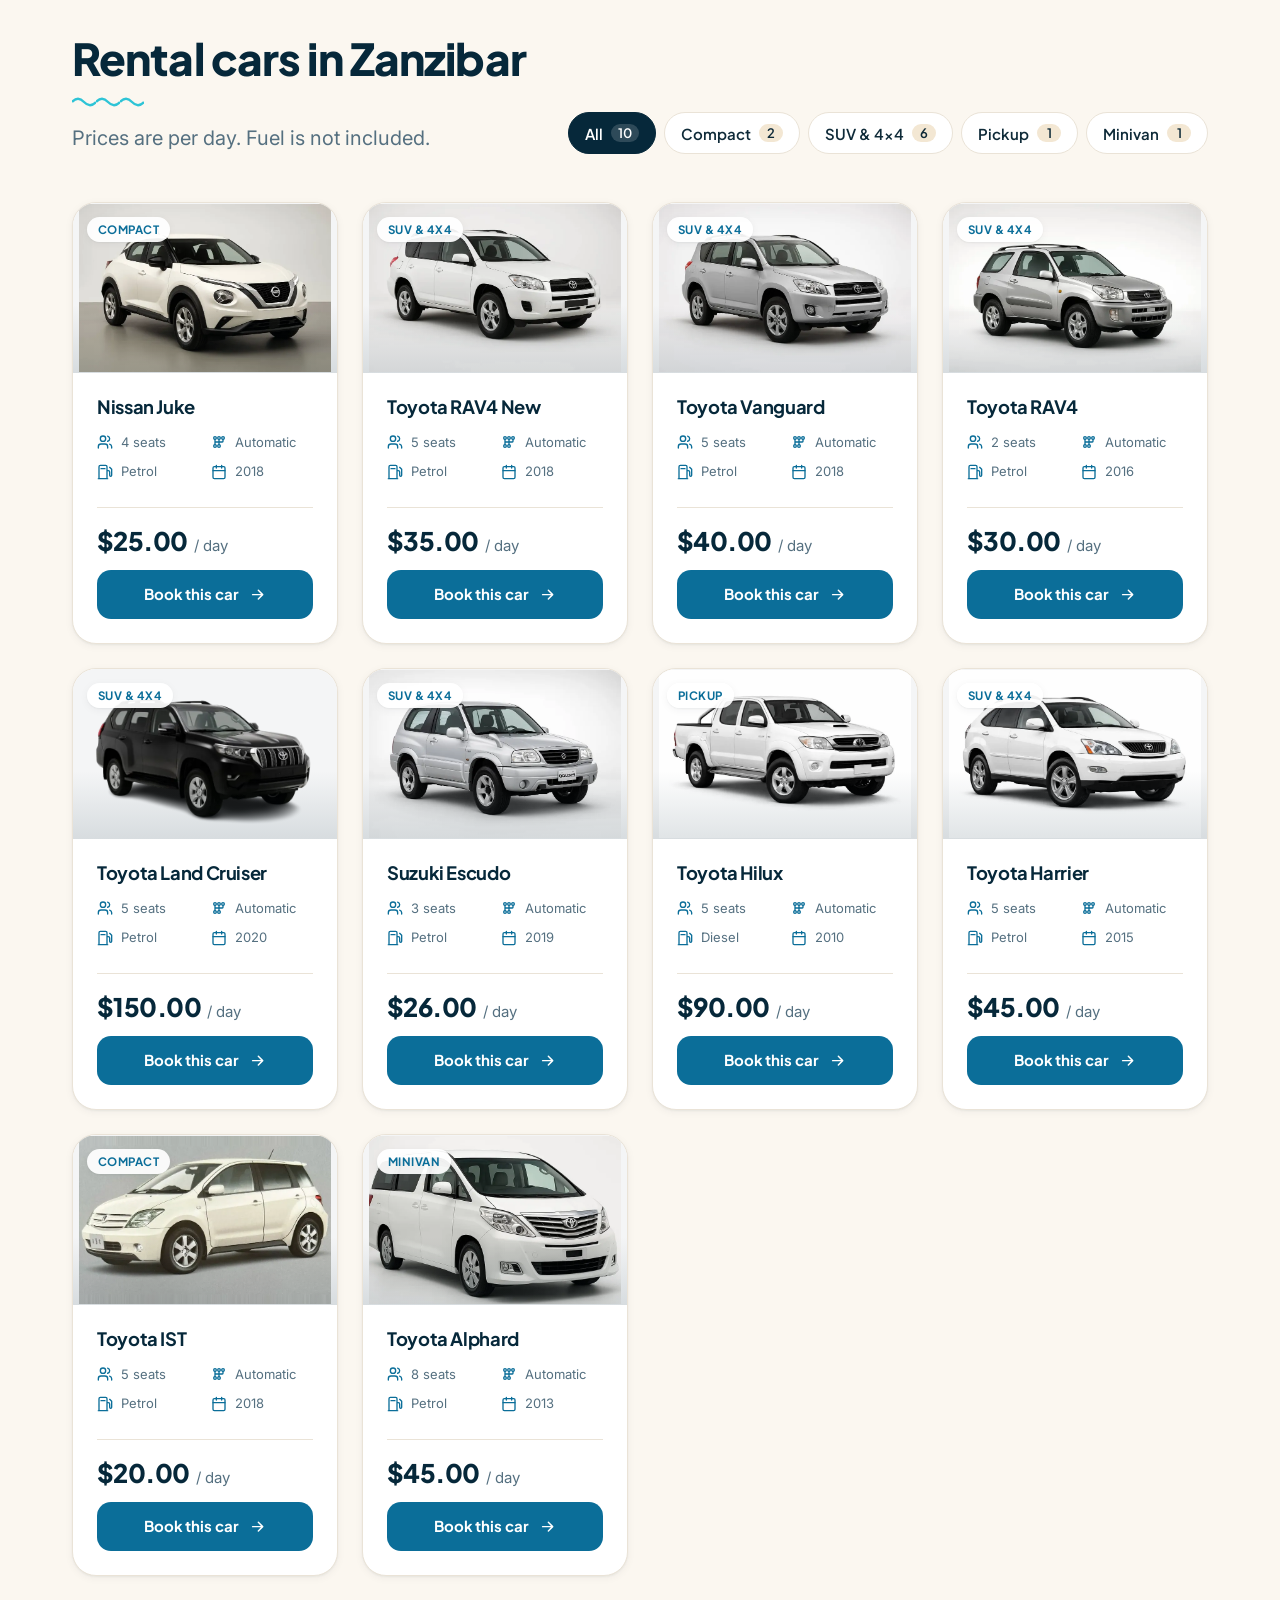
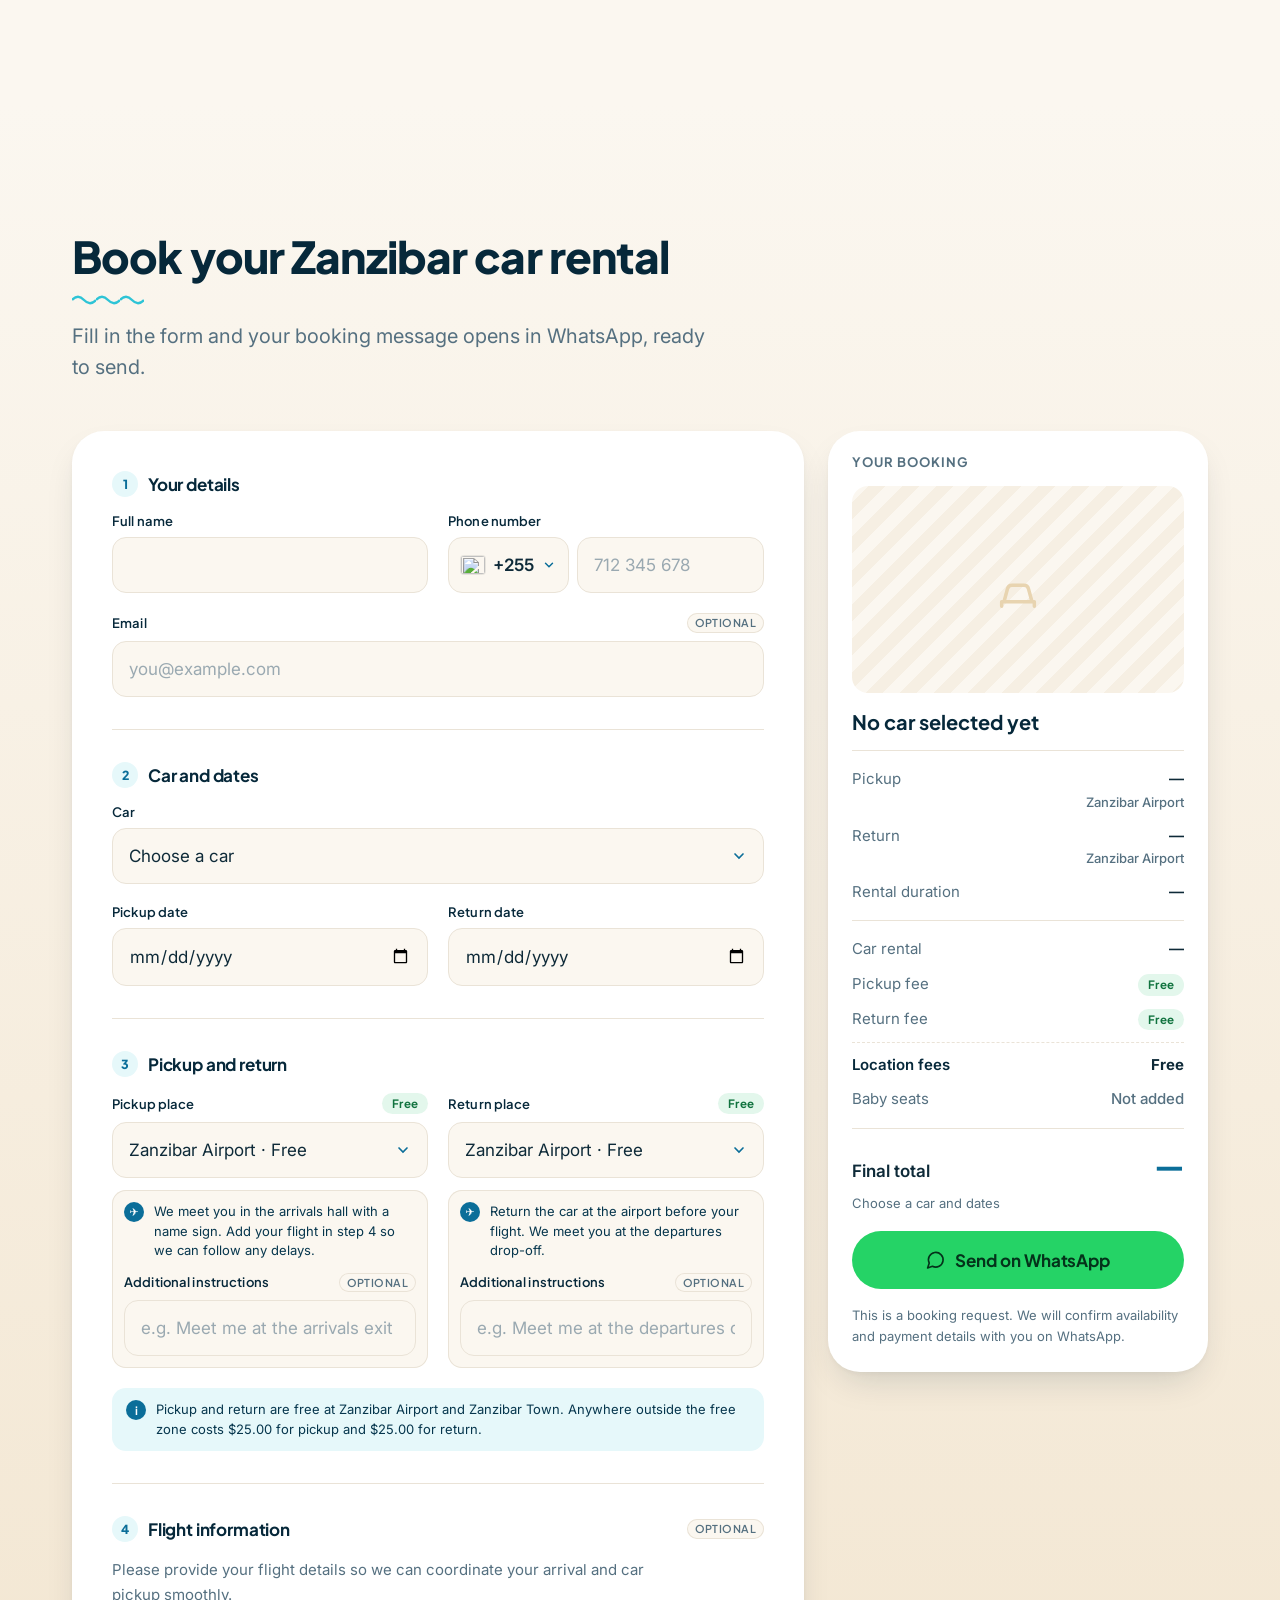
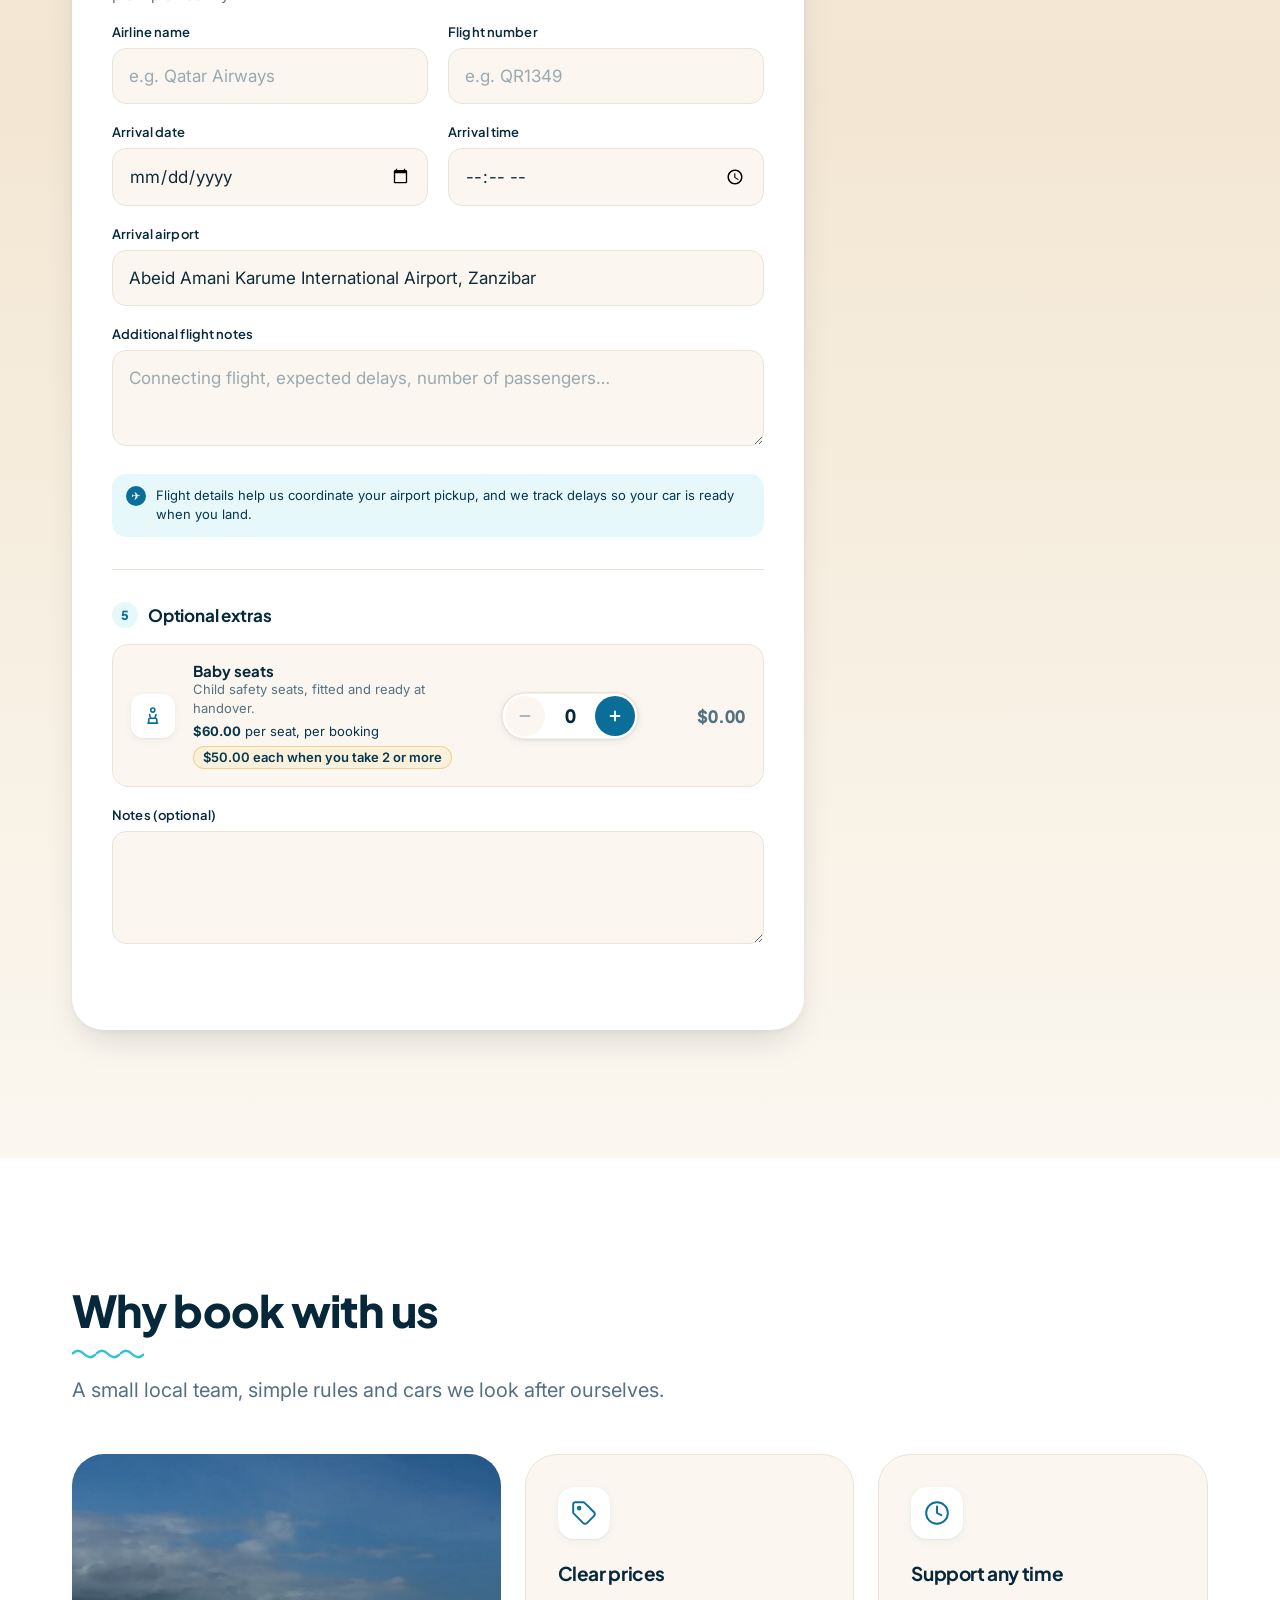
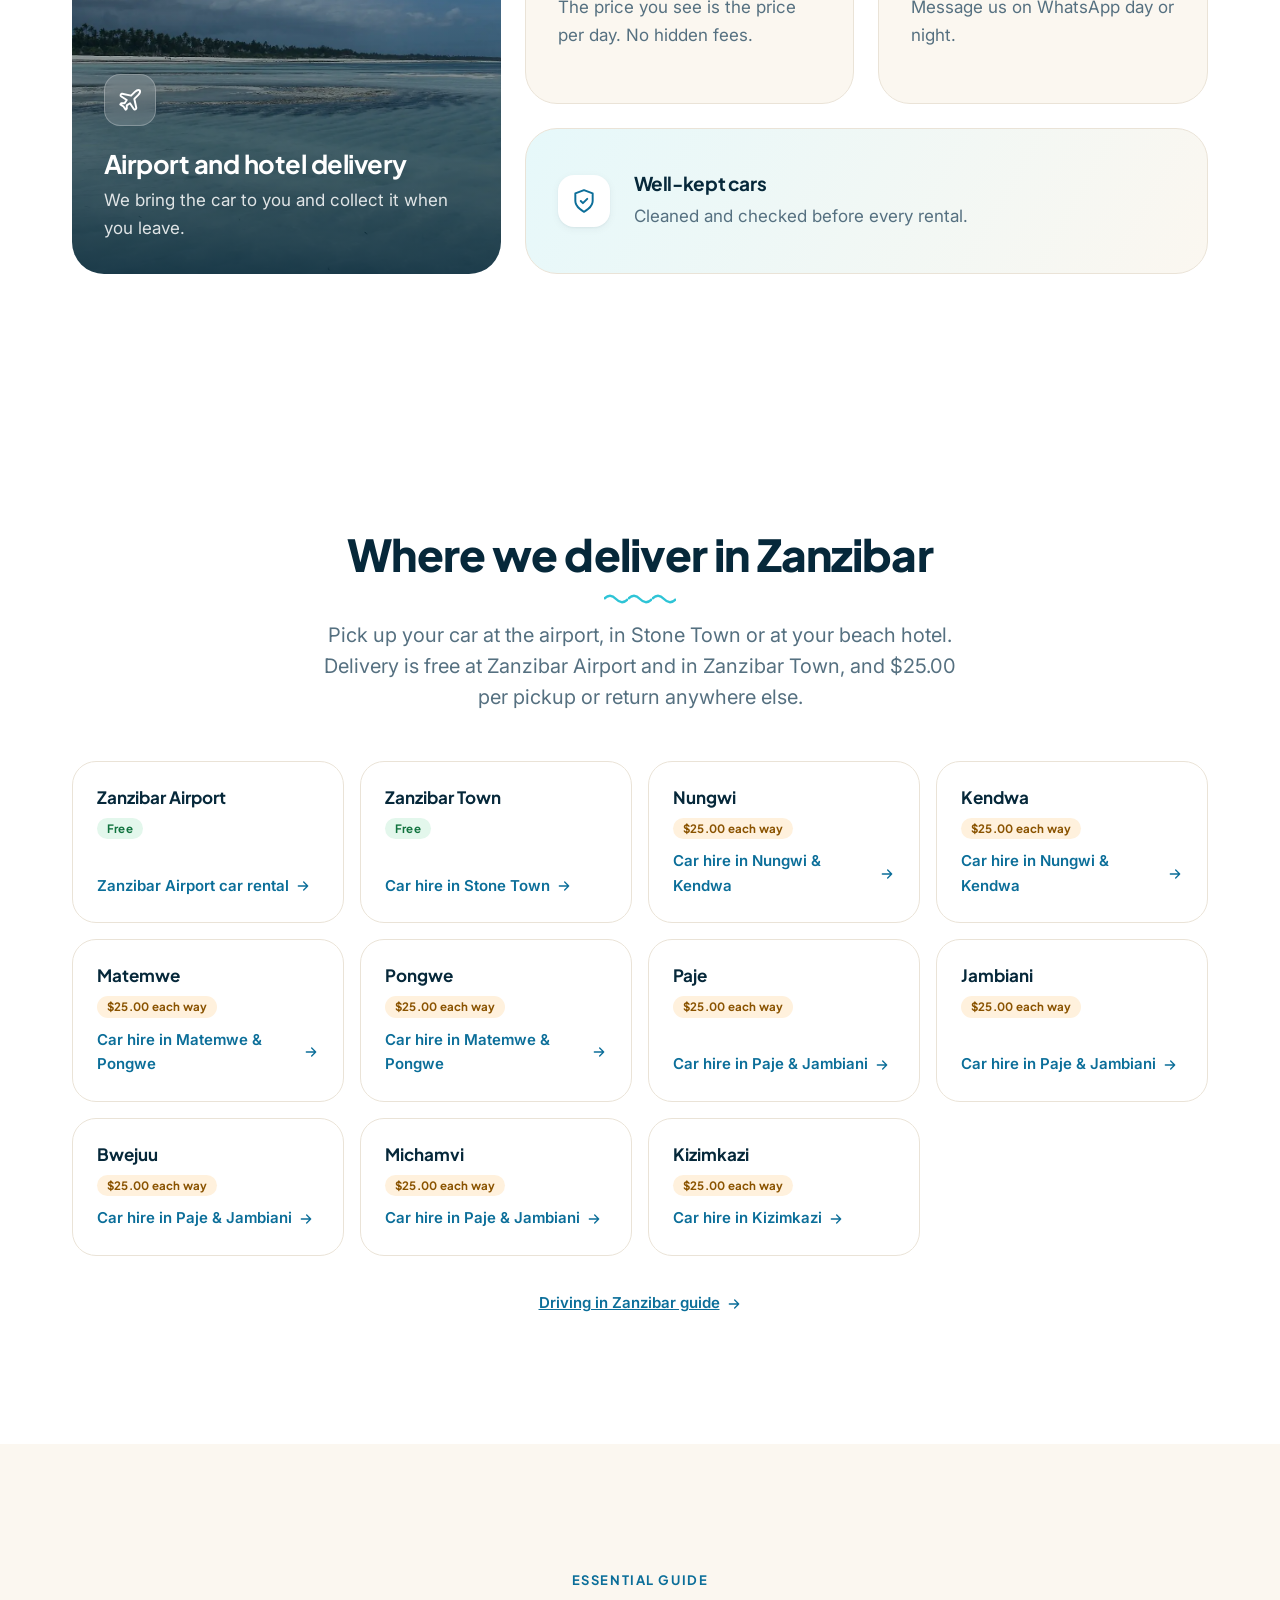
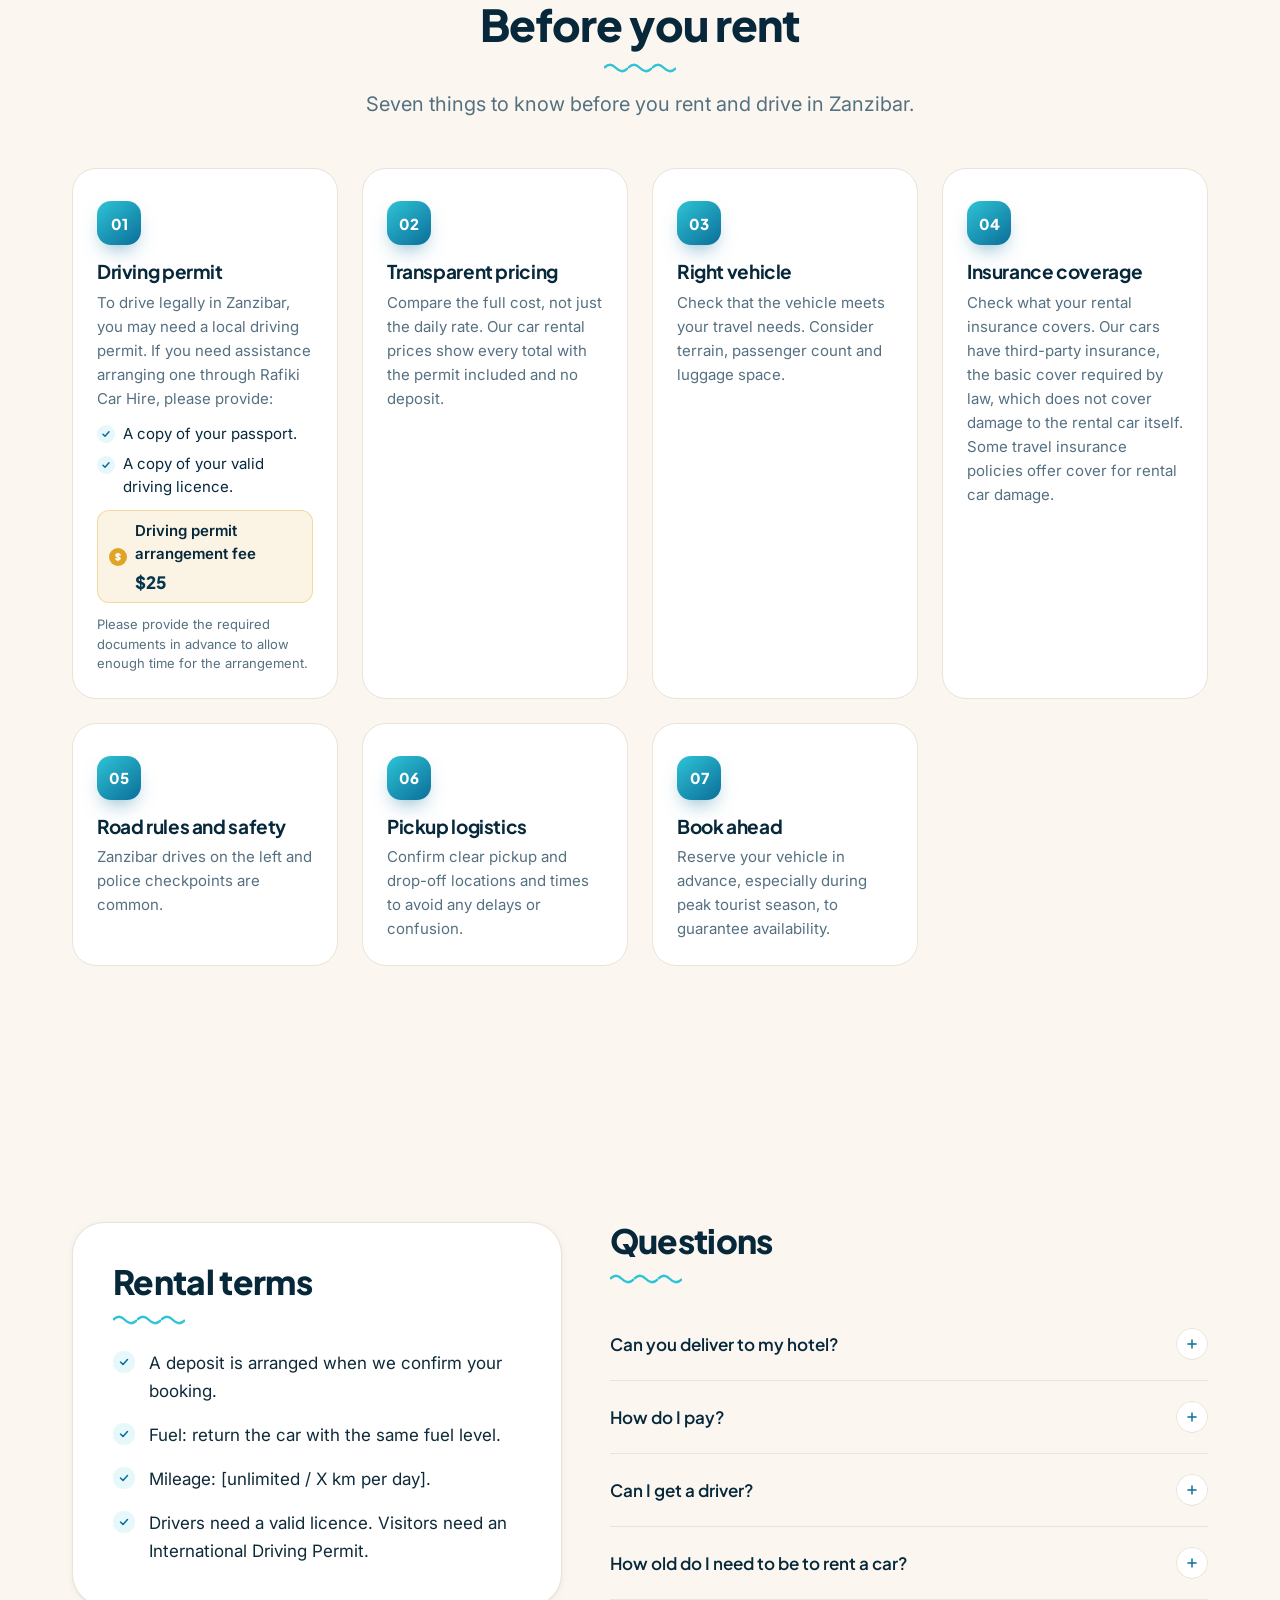
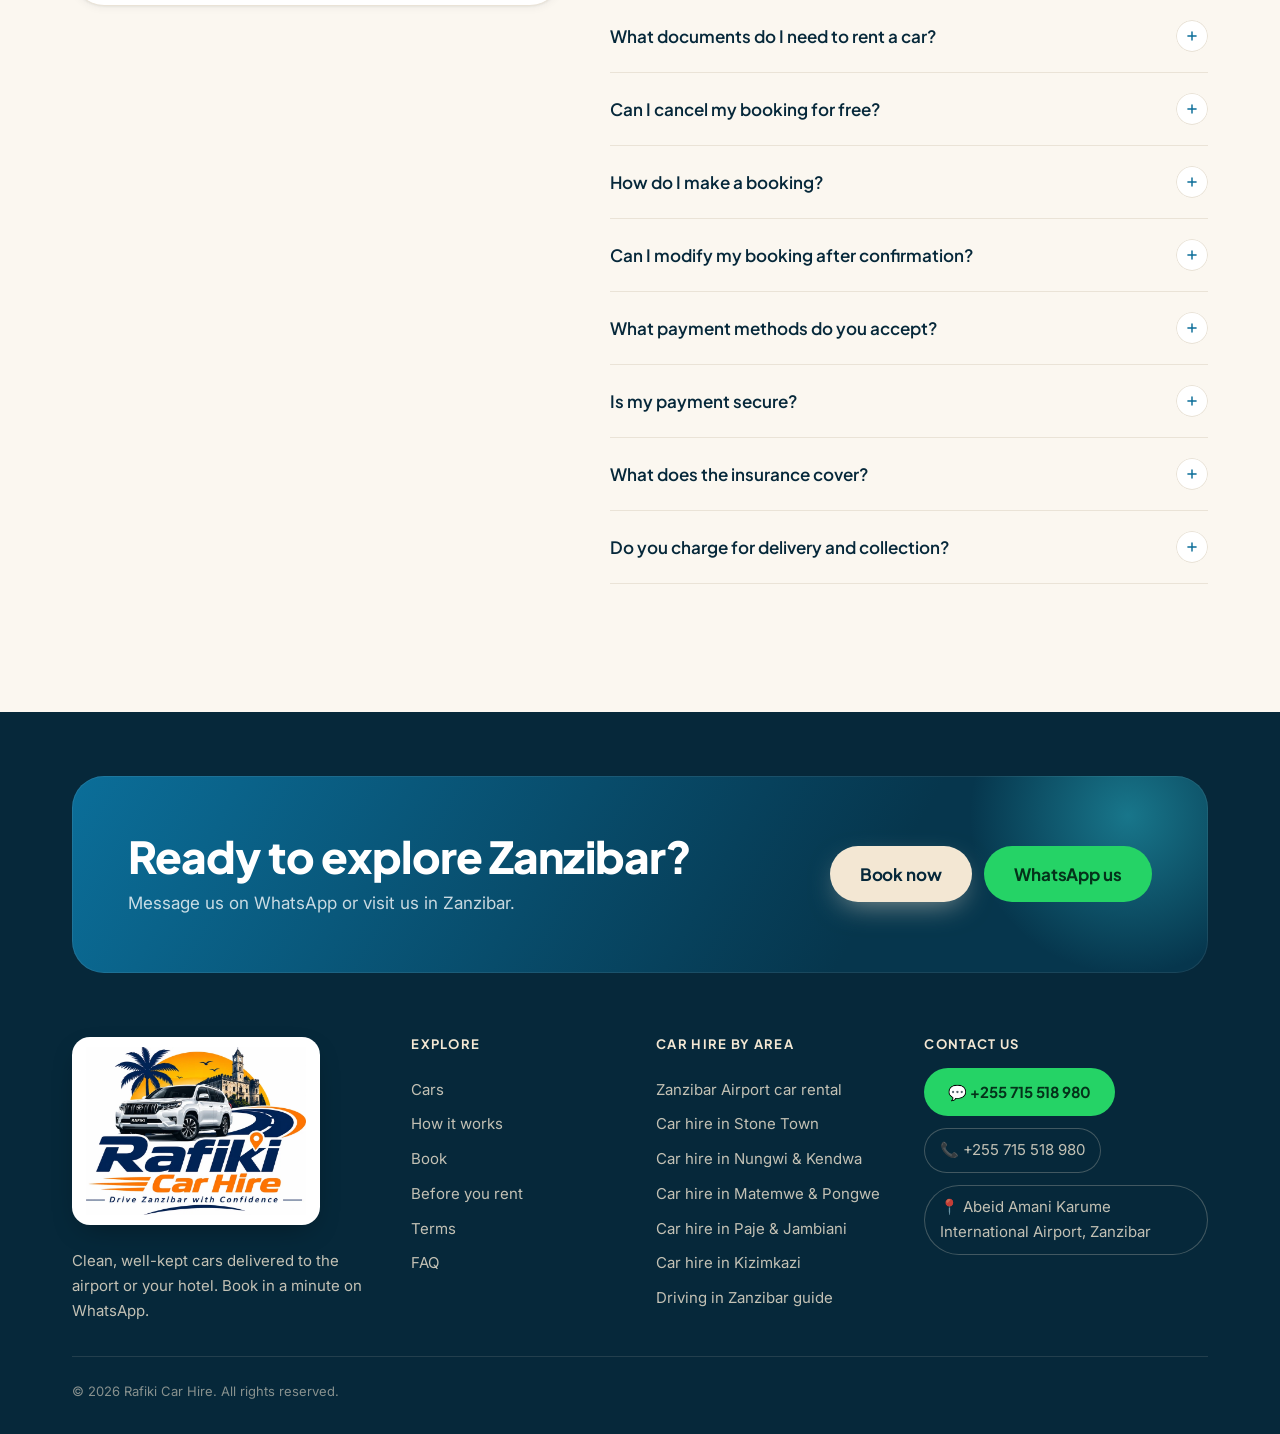
==== commit 884ba90e: "commit" ====
--- a/index.html
+++ b/index.html
@@ -465,10 +465,21 @@
                       ></span>
                       <select name="pickup_loc" id="pickupLoc" class="loc-select" required><option value="airport">Zanzibar Airport · Free</option><option value="town">Zanzibar Town · Free</option><option value="outside">Outside Free Zone · +$25.00</option></select>
                     </label>
-                    <label class="exact" id="pickupExactWrap" hidden>
-                      <span data-i18n="f_exact">Enter your exact location</span>
-                      <input name="pickup_exact" id="pickupExact" maxlength="120" autocomplete="off" data-ph="f_exact_ph" placeholder="e.g. Nungwi, Kendwa, Paje or your hotel name" />
-                    </label>
+                    <div class="addr-box" id="pickupBox" data-type="airport">
+                      <p class="addr-info" id="pickupInfo" data-i18n="ad_air_pickup">We meet you in the arrivals hall with a name sign. Add your flight in step 4 so we can follow any delays.</p>
+                      <label class="exact" id="pickupAreaWrap" hidden>
+                        <span data-i18n="ad_area">Area / destination</span>
+                        <input name="pickup_area" id="pickupArea" maxlength="80" autocomplete="off" data-ph="ad_area_ph" placeholder="e.g. Nungwi, Paje, Kendwa..." />
+                      </label>
+                      <label class="exact" id="pickupAddrWrap" hidden>
+                        <span id="pickupAddrLbl">Pickup address</span>
+                        <textarea name="pickup_address" id="pickupAddr" maxlength="160" autocomplete="off" placeholder="Enter your hotel name, street, building or exact pickup address in Zanzibar Town." rows="2" class="addr-ta"></textarea>
+                      </label>
+                      <label class="addr-ins">
+                        <span class="lbl"><span data-i18n="ad_ins">Additional instructions</span><em class="opt" data-i18n="opt">optional</em></span>
+                        <input name="pickup_instructions" id="pickupIns" maxlength="200" autocomplete="off" placeholder="e.g. Meet me at the arrivals exit" />
+                      </label>
+                    </div>
                   </div>
                   <div class="loc-group">
                     <label>
@@ -478,10 +489,21 @@
                       ></span>
                       <select name="return_loc" id="returnLoc" class="loc-select" required><option value="airport">Zanzibar Airport · Free</option><option value="town">Zanzibar Town · Free</option><option value="outside">Outside Free Zone · +$25.00</option></select>
                     </label>
-                    <label class="exact" id="returnExactWrap" hidden>
-                      <span data-i18n="f_exact">Enter your exact location</span>
-                      <input name="return_exact" id="returnExact" maxlength="120" autocomplete="off" data-ph="f_exact_ph" placeholder="e.g. Nungwi, Kendwa, Paje or your hotel name" />
-                    </label>
+                    <div class="addr-box" id="returnBox" data-type="airport">
+                      <p class="addr-info" id="returnInfo" data-i18n="ad_air_return">Return the car at the airport before your flight. We meet you at the departures drop-off.</p>
+                      <label class="exact" id="returnAreaWrap" hidden>
+                        <span data-i18n="ad_area">Area / destination</span>
+                        <input name="return_area" id="returnArea" maxlength="80" autocomplete="off" data-ph="ad_area_ph" placeholder="e.g. Nungwi, Paje, Kendwa..." />
+                      </label>
+                      <label class="exact" id="returnAddrWrap" hidden>
+                        <span id="returnAddrLbl">Return address</span>
+                        <textarea name="return_address" id="returnAddr" maxlength="160" autocomplete="off" placeholder="Enter your hotel name, street, building or exact return address in Zanzibar Town." rows="2" class="addr-ta"></textarea>
+                      </label>
+                      <label class="addr-ins">
+                        <span class="lbl"><span data-i18n="ad_ins">Additional instructions</span><em class="opt" data-i18n="opt">optional</em></span>
+                        <input name="return_instructions" id="returnIns" maxlength="200" autocomplete="off" placeholder="e.g. Meet me at the departures drop-off" />
+                      </label>
+                    </div>
                   </div>
                   <p class="full fee-note" id="feeNote">Pickup and return are free at Zanzibar Airport and Zanzibar Town. Anywhere outside the free zone costs $25.00 for pickup and $25.00 for return.</p>
                 </div>
@@ -522,13 +544,21 @@
               <fieldset class="fset">
                 <legend class="fset-h"><span class="fset-n" aria-hidden="true">5</span><span data-i18n="x_h">Optional extras</span></legend>
                 <div class="fields">
-                  <label class="extra full">
-                    <input type="checkbox" name="baby_seat" id="babySeat" value="yes" />
+                  <div class="extra extra-qty full" id="seatCard" role="group" aria-labelledby="seatLbl">
                     <span class="extra-ic" aria-hidden="true"><svg class="ic" viewBox="0 0 24 24"><circle cx="12" cy="5" r="2.5"/><path d="M7 21v-4a2 2 0 0 1 2-2h6a2 2 0 0 1 2 2v4M8 10.5l1.5 4.5M16 10.5 14.5 15M6 21h12"/></svg></span>
-                    <span class="extra-txt"><b data-i18n="x_seat">Baby seat</b><small data-i18n="x_seat_p">Child safety seat, fitted and ready at handover.</small></span>
-                    <span class="extra-price" id="seatPrice">+$60.00</span>
-                    <span class="switch" aria-hidden="true"></span>
-                  </label>
+                    <span class="extra-txt">
+                      <b id="seatLbl" data-i18n="x_seat">Baby seats</b>
+                      <small data-i18n="x_seat_p">Child safety seats, fitted and ready at handover.</small>
+                      <small class="extra-rate"><span id="seatPrice">$60.00</span> <span data-i18n="x_each">per seat, per booking</span></small>
+                      <small class="extra-deal" id="seatDeal">$50.00 each when you take 2 or more</small>
+                    </span>
+                    <div class="qty">
+                      <button type="button" class="qty-btn" data-step="-1" id="seatMinus" data-i18n-label="x_less" aria-label="Remove a baby seat" disabled><svg viewBox="0 0 24 24" aria-hidden="true"><path d="M6 12h12"/></svg></button>
+                      <input type="number" name="baby_seats" id="babySeats" value="0" min="0" max="5" step="1" inputmode="numeric" aria-labelledby="seatLbl" />
+                      <button type="button" class="qty-btn" data-step="1" id="seatPlus" data-i18n-label="x_more" aria-label="Add a baby seat"><svg viewBox="0 0 24 24" aria-hidden="true"><path d="M12 6v12M6 12h12"/></svg></button>
+                    </div>
+                    <span class="extra-price" id="seatTotal" aria-live="polite">$0.00</span>
+                  </div>
                   <label class="full">
                     <span data-i18n="f_notes">Notes (optional)</span>
                     <textarea name="notes" rows="3" maxlength="600"></textarea>
@@ -670,7 +700,13 @@
             <li class="g-card reveal" style="--i: 0">
               <span class="g-n" aria-hidden="true">01</span>
               <h3 data-i18n="g1t">Driving permit</h3>
-              <p data-i18n="g1p">Every driver needs a Zanzibar driving permit ($25 per driver) on top of their home licence. We arrange it before you arrive.</p>
+              <p data-i18n="g1p">To drive legally in Zanzibar, you may need a local driving permit. If you need assistance arranging one through Rafiki Car Hire, please provide:</p>
+              <ul class="g-list">
+                <li data-i18n="g1a">A copy of your passport.</li>
+                <li data-i18n="g1b">A copy of your valid driving licence.</li>
+                <li class="g-fee-row"><span data-i18n="g1c">Driving permit arrangement fee</span><strong class="g-fee">$25</strong></li>
+              </ul>
+              <p class="g-note" data-i18n="g1n">Please provide the required documents in advance to allow enough time for the arrangement.</p>
             </li>
             <li class="g-card reveal" style="--i: 1">
               <span class="g-n" aria-hidden="true">02</span>
--- a/css.css
+++ b/css.css
@@ -2624,6 +2624,67 @@
   line-height: 1.6
 }
 
+/* Driving permit checklist (card 01) */
+.g-list {
+  list-style: none;
+  margin: var(--s3) 0 0;
+  padding: 0;
+  display: grid;
+  gap: 8px;
+  font-size: var(--fs-sm);
+  line-height: 1.5;
+  color: var(--ink)
+}
+
+.g-list li {
+  position: relative;
+  padding-left: 26px
+}
+
+.g-list li::before {
+  content: "";
+  position: absolute;
+  left: 0;
+  top: .15em;
+  width: 18px;
+  height: 18px;
+  border-radius: 50%;
+  background: var(--turq-50) url("data:image/svg+xml,%3Csvg xmlns='http://www.w3.org/2000/svg' viewBox='0 0 24 24' fill='none' stroke='%230B6E99' stroke-width='3' stroke-linecap='round' stroke-linejoin='round'%3E%3Cpath d='M6 12.5l4 4 8-9'/%3E%3C/svg%3E") center / 12px no-repeat
+}
+
+.g-list .g-fee-row {
+  display: flex;
+  align-items: center;
+  justify-content: space-between;
+  flex-wrap: wrap;
+  gap: 6px 10px;
+  margin-top: 4px;
+  padding: 10px 12px 10px 38px;
+  border-radius: 12px;
+  background: color-mix(in srgb, var(--gold) 12%, #fff);
+  box-shadow: inset 0 0 0 1px color-mix(in srgb, var(--gold) 35%, transparent);
+  font-weight: 600
+}
+
+.g-list .g-fee-row::before {
+  left: 12px;
+  top: 50%;
+  transform: translateY(-50%);
+  background: var(--gold) url("data:image/svg+xml,%3Csvg xmlns='http://www.w3.org/2000/svg' viewBox='0 0 24 24' fill='none' stroke='%23fff' stroke-width='3' stroke-linecap='round'%3E%3Cpath d='M12 5v14M16 8.5c0-1.5-1.8-2.5-4-2.5s-4 1-4 2.8c0 3.7 8 2 8 5.9 0 1.8-1.8 2.8-4 2.8s-4-1-4-2.5'/%3E%3C/svg%3E") center / 12px no-repeat
+}
+
+.g-fee {
+  font: 800 var(--fs-md) var(--f-display);
+  color: var(--deep);
+  white-space: nowrap
+}
+
+.g-card .g-note {
+  margin-top: var(--s3);
+  font-size: var(--fs-xs);
+  line-height: 1.5
+}
+
 @media (prefers-reduced-motion: reduce) {
   .g-card,
   .g-card:hover {
@@ -3626,23 +3687,86 @@
   }
 }
 
+/* Address details under each location select (pickup and return) */
+.addr-box {
+  display: flex;
+  flex-direction: column;
+  gap: var(--s3);
+  padding: var(--s3);
+  border-radius: 14px;
+  background: var(--sand-50);
+  box-shadow: inset 0 0 0 1px var(--line);
+  min-width: 0;
+  transition: background .25s var(--ease)
+}
+
+.addr-box[data-type="outside"] {
+  background: color-mix(in srgb, var(--gold) 8%, var(--sand-50))
+}
+
+.addr-box>label {
+  min-width: 0
+}
+
+.addr-box input,
+.addr-box textarea {
+  width: 100%;
+  min-width: 0
+}
+
+.addr-box textarea.addr-ta {
+  min-height: 100px;
+  line-height: 1.45
+}
+
+.addr-info {
+  display: flex;
+  gap: 10px;
+  align-items: flex-start;
+  margin: 0;
+  font-size: var(--fs-xs);
+  line-height: 1.5;
+  color: var(--deep);
+  animation: exactIn .35s var(--ease) both
+}
+
+.addr-info[hidden] {
+  display: none
+}
+
+.addr-info::before {
+  content: "✈";
+  flex: none;
+  display: grid;
+  place-items: center;
+  width: 20px;
+  height: 20px;
+  border-radius: 50%;
+  background: var(--ocean);
+  color: #fff;
+  font-size: .7rem
+}
+
+.addr-ins>.lbl {
+  font-weight: 600
+}
+
 .flight-note::before {
   content: "✈";
   font-size: .7rem
 }
 
-/* baby seat toggle card */
+/* baby seats quantity card */
 .extra {
   position: relative;
   display: grid;
-  grid-template-columns: auto minmax(0, 1fr) auto auto;
+  grid-template-columns: auto minmax(0, 1fr) auto minmax(5.5rem, auto);
   align-items: center;
-  gap: 14px;
-  padding: 14px 16px;
+  gap: 14px 18px;
+  padding: 16px 18px;
   border: 1.5px solid var(--line);
   border-radius: 16px;
   background: var(--sand-50);
-  cursor: pointer;
   transition: border-color .2s, background-color .2s, box-shadow .2s
 }
 
@@ -3654,25 +3778,19 @@
   margin: 0
 }
 
-.extra input {
-  position: absolute;
-  inset: 0;
-  width: 100%;
-  height: 100%;
-  min-height: 0;
-  margin: 0;
-  opacity: 0;
-  cursor: pointer
-}
-
-.extra:has(input:focus-visible) {
-  box-shadow: 0 0 0 4px rgba(46, 196, 214, .25);
-  border-color: var(--ocean)
-}
-
-.extra:has(input:checked) {
+.extra.is-on {
   border-color: var(--ocean);
   background: var(--turq-50)
+}
+
+.extra.pop .extra-ic {
+  animation: seatPop .35s var(--ease)
+}
+
+@keyframes seatPop {
+  40% {
+    transform: scale(1.12) rotate(-6deg)
+  }
 }
 
 .extra-ic {
@@ -3698,40 +3816,128 @@
   color: var(--muted)
 }
 
+.extra-txt .extra-rate {
+  margin-top: 4px;
+  color: var(--deep)
+}
+
+.extra-rate #seatPrice {
+  font-weight: 700
+}
+
+.extra-txt .extra-deal {
+  display: inline-block;
+  margin-top: 6px;
+  padding: 2px 10px;
+  border-radius: var(--r-pill);
+  background: color-mix(in srgb, var(--gold) 16%, #fff);
+  box-shadow: inset 0 0 0 1px color-mix(in srgb, var(--gold) 40%, transparent);
+  color: var(--deep);
+  font-weight: 600
+}
+
 .extra-price {
   font: 800 var(--fs-md) var(--f-display);
+  color: var(--muted);
+  text-align: right;
+  white-space: nowrap;
+  font-variant-numeric: tabular-nums;
+  transition: color .2s
+}
+
+.extra.is-on .extra-price {
+  color: var(--ink)
+}
+
+/* − [ n ] + stepper */
+.qty {
+  display: inline-flex;
+  align-items: center;
+  gap: 4px;
+  padding: 4px;
+  border-radius: var(--r-pill);
+  background: #fff;
+  box-shadow: inset 0 0 0 1.5px var(--line), var(--sh-1)
+}
+
+.qty-btn {
+  display: grid;
+  place-items: center;
+  width: 40px;
+  height: 40px;
+  padding: 0;
+  border: 0;
+  border-radius: 50%;
+  background: var(--ocean);
+  color: #fff;
+  cursor: pointer;
+  touch-action: manipulation;
+  transition: background-color .2s, transform .15s var(--ease), opacity .2s
+}
+
+.qty-btn svg {
+  width: 18px;
+  height: 18px;
+  fill: none;
+  stroke: currentColor;
+  stroke-width: 2.4;
+  stroke-linecap: round
+}
+
+.qty-btn:hover:not(:disabled) {
+  background: var(--deep)
+}
+
+.qty-btn:active:not(:disabled) {
+  transform: scale(.9)
+}
+
+.qty-btn:focus-visible {
+  outline: 3px solid rgba(46, 196, 214, .45);
+  outline-offset: 2px
+}
+
+.qty-btn:disabled {
+  background: var(--sand-50);
+  color: #A9B6BD;
+  cursor: not-allowed
+}
+
+.qty input {
+  width: 3ch;
+  min-width: 2.6rem;
+  min-height: 0;
+  height: 40px;
+  padding: 0;
+  border: 0;
+  background: transparent;
+  box-shadow: none;
+  text-align: center;
+  font: 800 1.15rem var(--f-display);
   color: var(--ink);
-  white-space: nowrap
-}
-
-.switch {
-  position: relative;
-  width: 46px;
-  height: 26px;
-  border-radius: var(--r-pill);
-  background: #CBD6DB;
-  transition: background-color .25s
-}
-
-.switch::after {
-  content: "";
-  position: absolute;
-  top: 3px;
-  left: 3px;
-  width: 20px;
-  height: 20px;
-  border-radius: 50%;
-  background: #fff;
-  box-shadow: 0 1px 3px rgba(6, 40, 58, .3);
-  transition: transform .25s var(--ease)
-}
-
-.extra:has(input:checked) .switch {
-  background: var(--ocean)
-}
-
-.extra:has(input:checked) .switch::after {
-  transform: translateX(20px)
+  font-variant-numeric: tabular-nums;
+  -moz-appearance: textfield;
+  appearance: textfield
+}
+
+.qty input::-webkit-outer-spin-button,
+.qty input::-webkit-inner-spin-button {
+  -webkit-appearance: none;
+  margin: 0
+}
+
+.qty input:focus {
+  outline: none;
+  box-shadow: none;
+  border: 0
+}
+
+.qty:focus-within {
+  box-shadow: inset 0 0 0 1.5px var(--ocean), 0 0 0 4px rgba(46, 196, 214, .2)
+}
+
+.qty input[aria-invalid="true"] {
+  color: #C0392B
 }
 
 .sum-off {
@@ -3741,19 +3947,27 @@
 
 @media (max-width: 560px) {
   .extra {
-    grid-template-columns: auto minmax(0, 1fr) auto;
-    gap: 6px 12px
+    grid-template-columns: auto minmax(0, 1fr);
+    gap: 14px 12px;
+    padding: 14px
+  }
+
+  .qty {
+    grid-column: 1 / -1;
+    grid-row: 2;
+    justify-self: start
   }
 
   .extra-price {
     grid-column: 2;
     grid-row: 2;
-    font-size: var(--fs-sm)
-  }
-
-  .switch {
-    grid-column: 3;
-    grid-row: 1 / span 2
+    justify-self: end;
+    align-self: center
+  }
+
+  .qty-btn {
+    width: 44px;
+    height: 44px
   }
 
   .fset+.fset {
